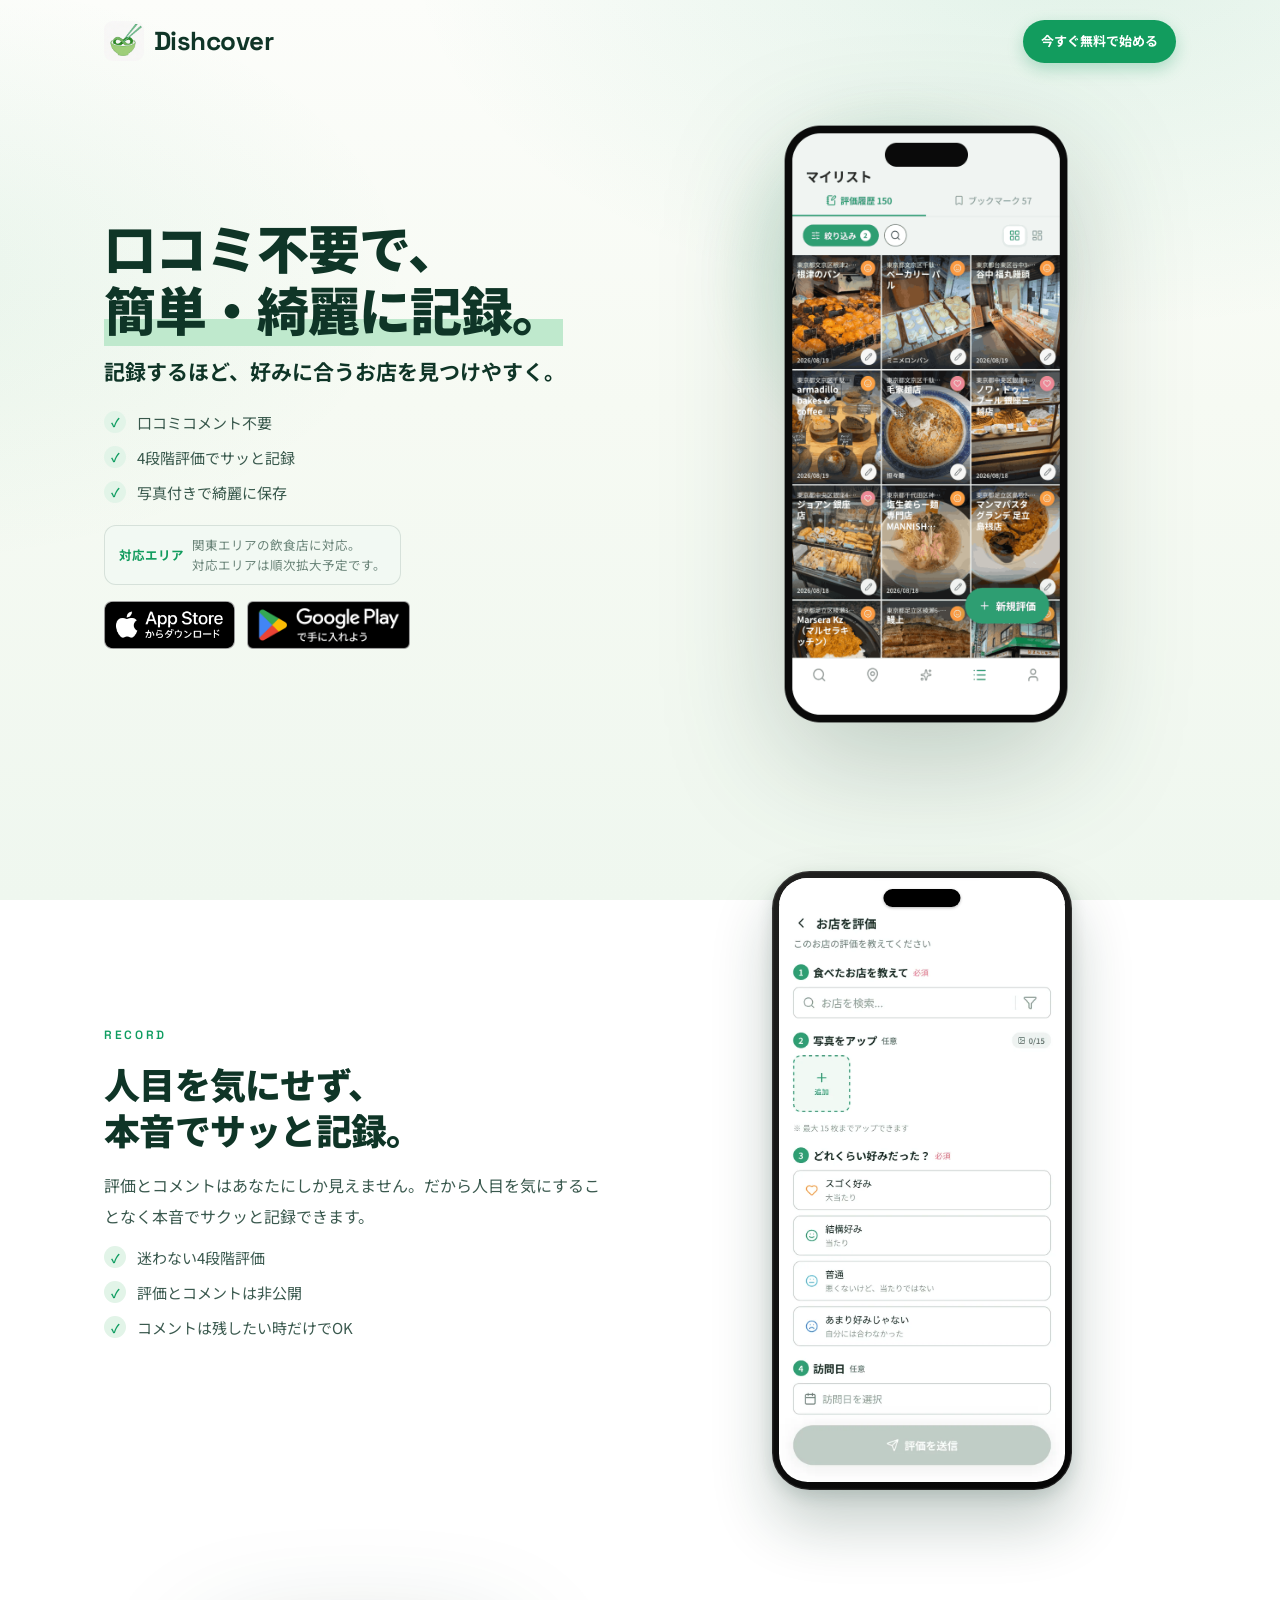
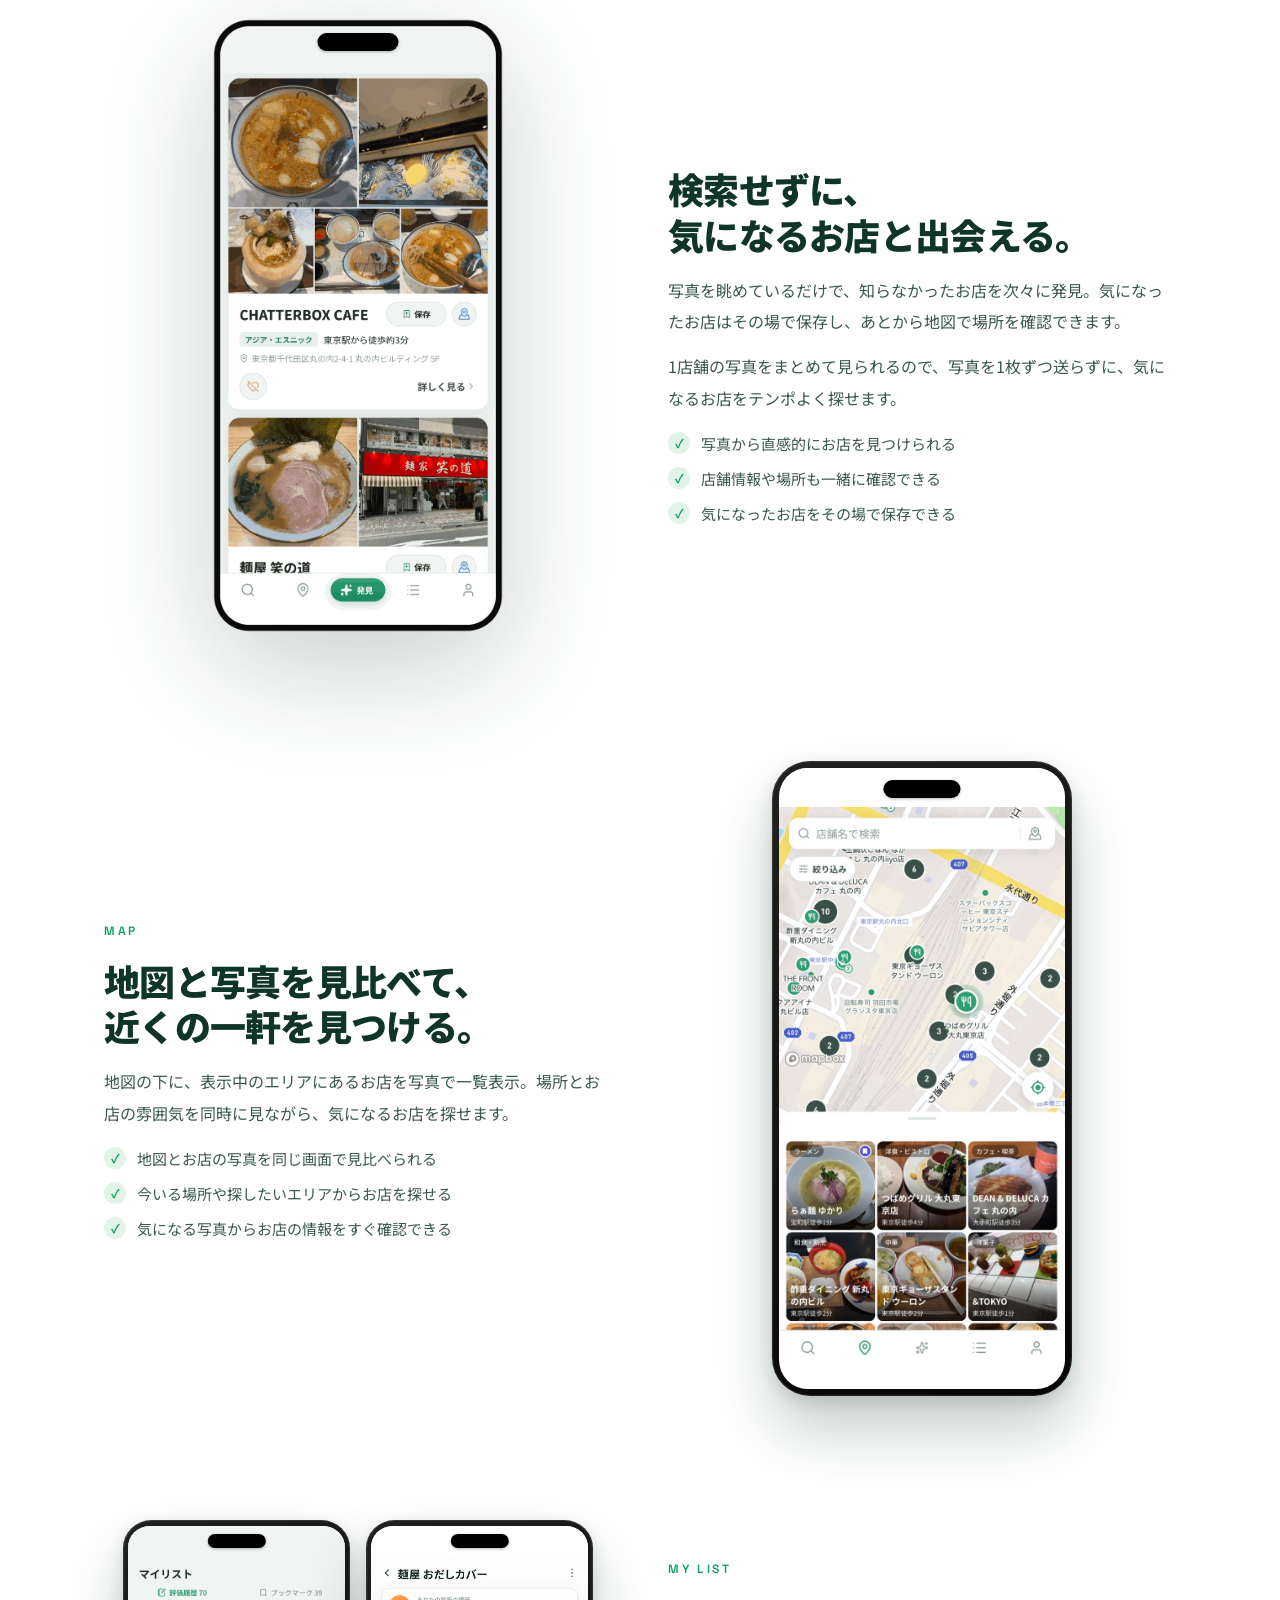
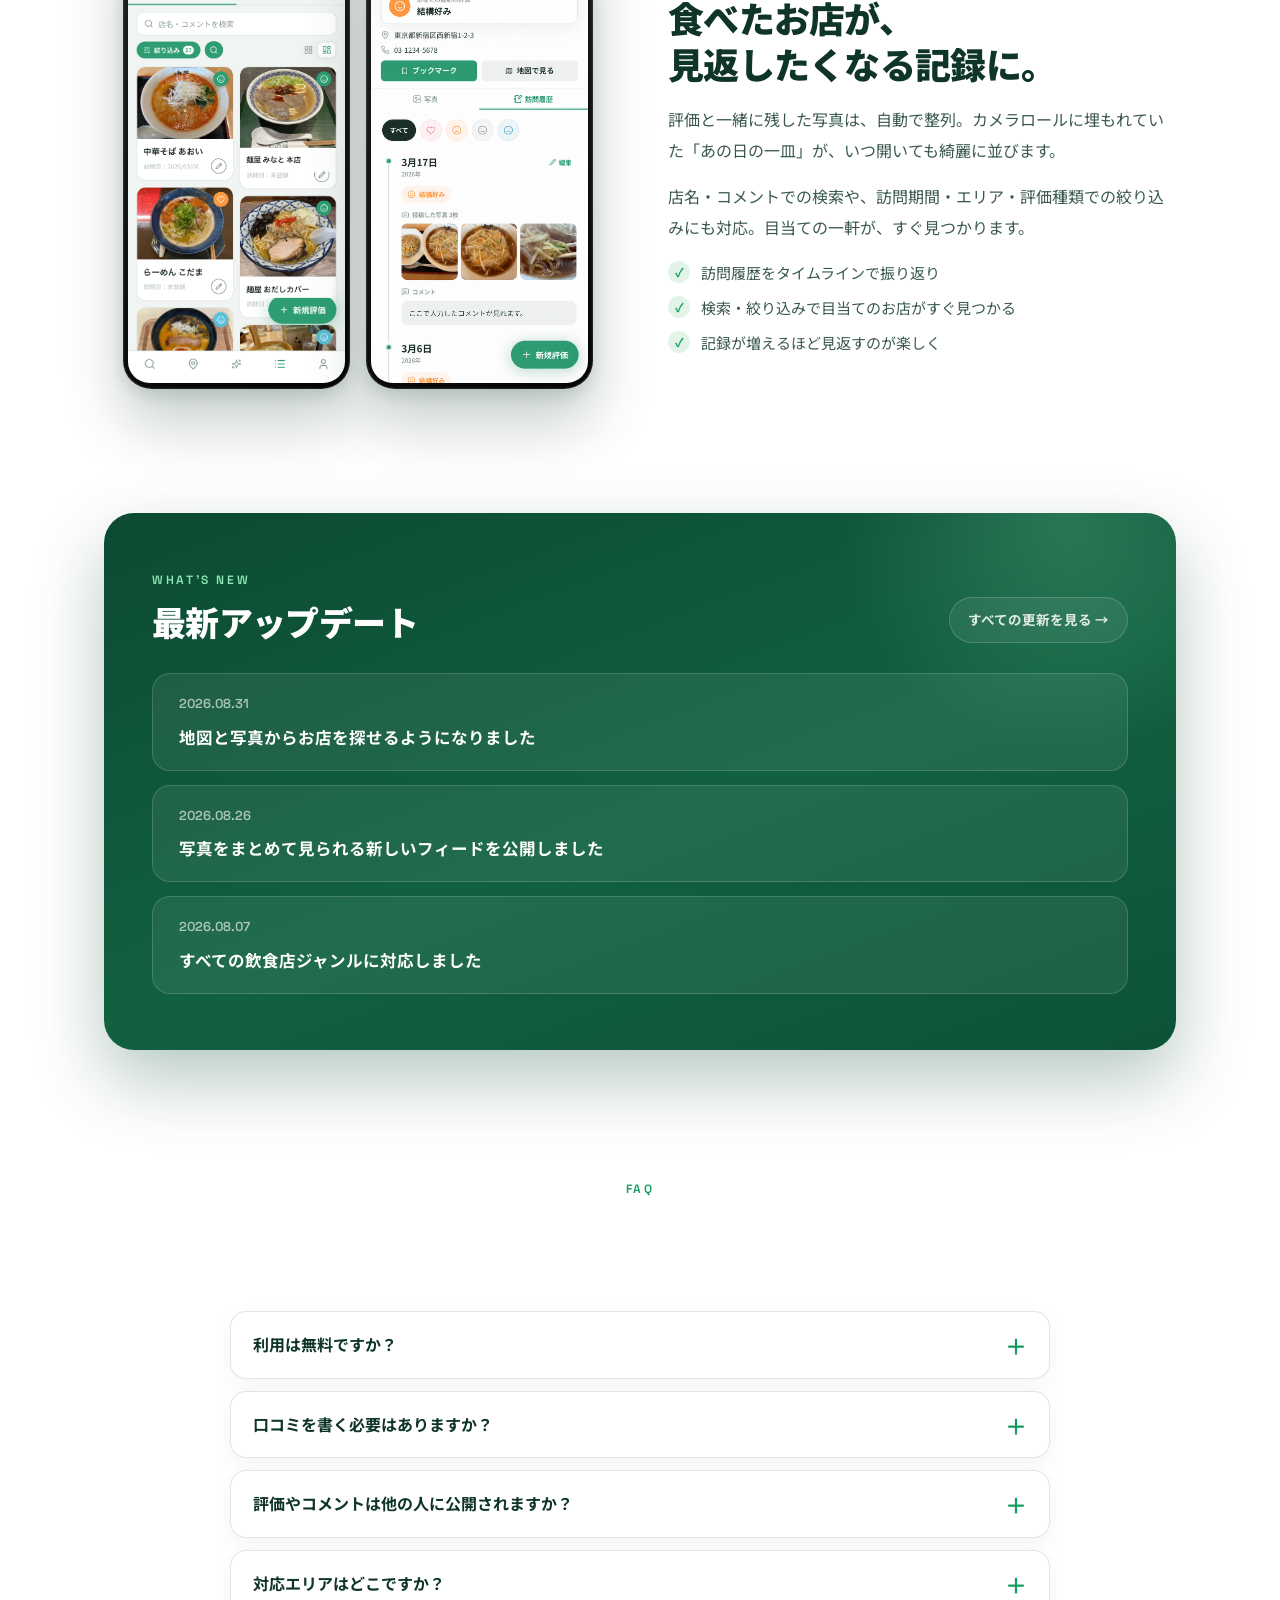
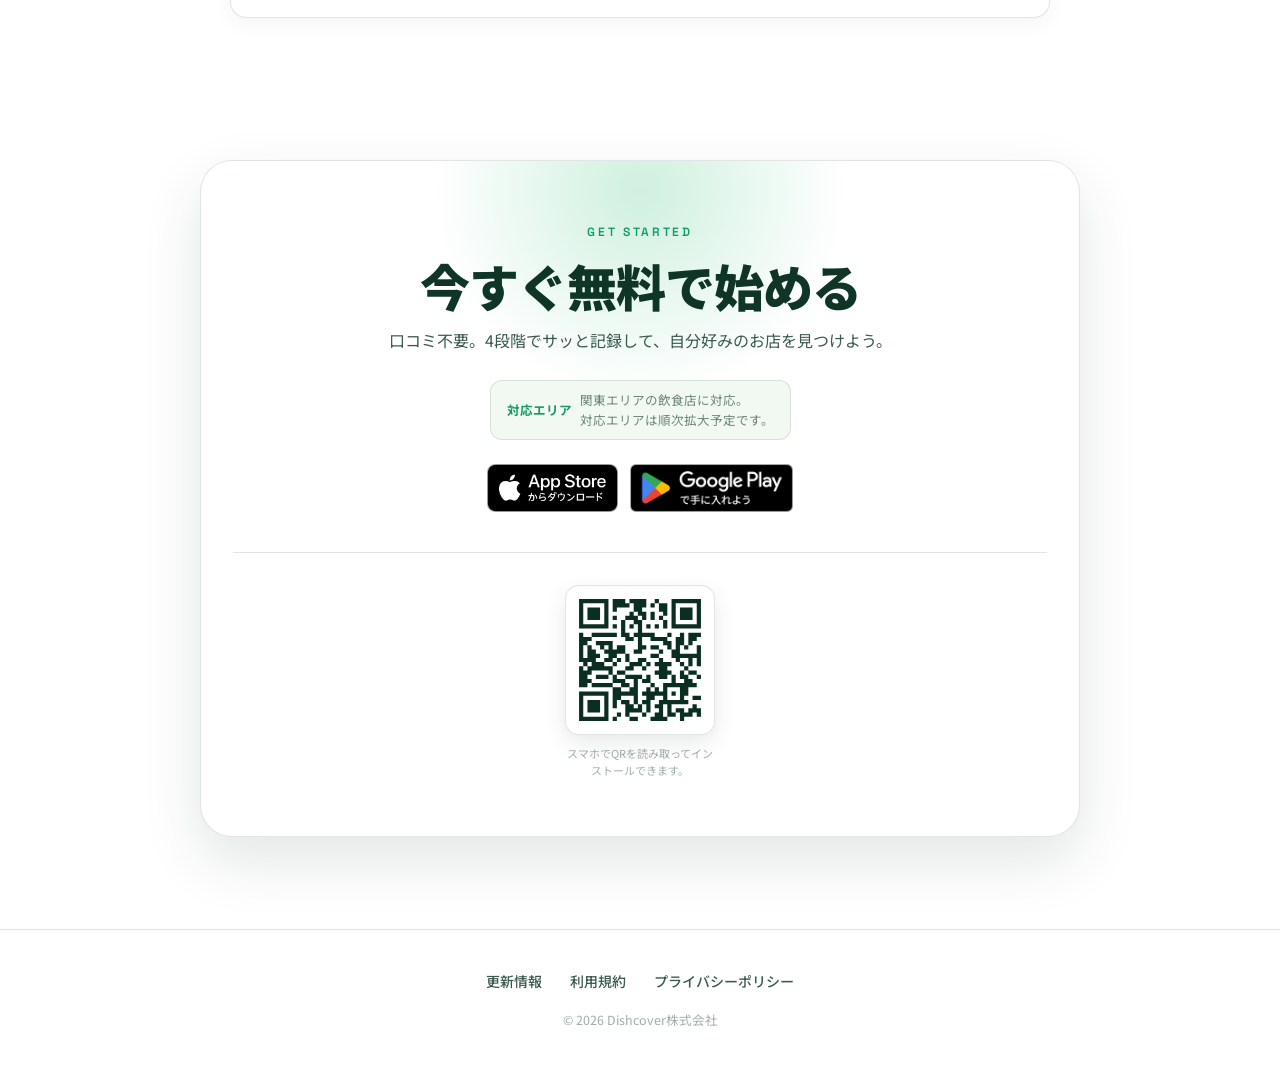
==== index.html @ 787625f3 "8/31 写真壁リリース" ====
<!DOCTYPE html>
<html lang="ja"><head>
<meta charset="UTF-8">
<meta name="facebook-domain-verification" content="tnxk6fxmhl5fqzxq29kn7em42aedzr" />
<meta name="viewport" content="width=device-width, initial-scale=1.0">
<title>Dishcover（ディシュカバー）｜口コミ不要で、好みのお店探し</title>
<meta name="description" content="Dishcoverは、行ったお店を口コミなしで簡単に記録しながら、写真と地図から気になるお店を見つけやすくするグルメアプリです。複数の写真をまとめて見られるフィードで、検索だけでは出会えなかったお店を発見できます。">
<meta property="og:type" content="website">
<meta property="og:title" content="Dishcover（ディシュカバー）｜口コミ不要で、好みのお店探し">
<meta property="og:description" content="Dishcoverは、行ったお店を口コミなしで簡単に記録しながら、写真と地図から気になるお店を見つけやすくするグルメアプリです。複数の写真をまとめて見られるフィードで、検索だけでは出会えなかったお店を発見できます。">
<meta property="og:image" content="https://dishcover.jp/assets/ogp.jpg">
<meta property="og:url" content="https://dishcover.jp/">
<link rel="canonical" href="https://dishcover.jp/">
<meta property="og:site_name" content="Dishcover">
<meta name="twitter:card" content="summary_large_image">
<meta name="twitter:title" content="Dishcover（ディシュカバー）｜口コミ不要で、好みのお店探し">
<meta name="twitter:description" content="行ったお店を口コミなしで簡単に記録しながら、写真と地図から気になるお店を見つけやすく。複数の写真をまとめて見られるフィードで、新しいお店との出会いを楽しめます。">
<meta name="twitter:image" content="https://dishcover.jp/assets/ogp.jpg">
<link rel="icon" href="favicon.ico">
<link rel="icon" type="image/png" sizes="32x32" href="favicon-32.png">
<link rel="apple-touch-icon" sizes="180x180" href="apple-touch-icon.png">
<meta name="theme-color" content="#f6faf5">
<link rel="preconnect" href="https://fonts.googleapis.com">
<link rel="preconnect" href="https://fonts.gstatic.com" crossorigin>
<link href="https://fonts.googleapis.com/css2?family=Noto+Sans+JP:wght@400;500;700;900&family=Space+Grotesk:wght@500;600;700&display=swap" rel="stylesheet">
<style>
  *{box-sizing:border-box}
  body{margin:0;font-family:'Noto Sans JP',sans-serif;color:#0f3527;-webkit-font-smoothing:antialiased;line-height:1.6;overflow-x:hidden;background:radial-gradient(1100px 620px at 85% -6%,rgba(24,160,100,.12),transparent 62%),radial-gradient(900px 500px at -10% 30%,rgba(24,160,100,.07),transparent 60%),linear-gradient(180deg,#fcfdfa 0%,#f6faf3 45%,#eff7ef 100%);background-attachment:fixed}
  html{scroll-behavior:smooth}
  a{color:#129c5e;text-decoration:none}
  a:hover{color:#0d7a49}
  img{max-width:100%}
  details>summary{list-style:none;cursor:pointer}
  details>summary::-webkit-details-marker{display:none}
  details[open] .faq-pm{transform:rotate(45deg)}
  .faq-pm{transition:transform .25s}
  .reveal{opacity:0;transform:translateY(22px);transition:opacity .7s cubic-bezier(.22,1,.36,1),transform .7s cubic-bezier(.22,1,.36,1)}
  .reveal.in{opacity:1;transform:none}
  .d1{transition-delay:.07s}.d2{transition-delay:.15s}.d3{transition-delay:.23s}
  .nav-cta:hover{transform:translateY(-1px);box-shadow:0 10px 22px rgba(18,156,94,.34)}
  .store-badge{transition:transform .15s}.store-badge:hover{transform:translateY(-2px)}
  .store-badge:focus-visible{outline:2px solid #129c5e;outline-offset:3px;border-radius:9px}
  summary:focus-visible{outline:2px solid #129c5e;outline-offset:-3px;border-radius:12px}
  .mobile-cta{display:none}
  .feed-phone{position:relative;width:300px;max-width:88%;background:linear-gradient(150deg,#20201f,#050505);border-radius:38px;padding:7px;box-shadow:rgba(15,53,39,.24) 0 34px 60px,rgba(15,53,39,.14) 0 6px 16px,rgba(255,255,255,.1) 0 0 0 1.3px inset}
  .feed-screen{position:relative;height:620px;overflow:hidden;border-radius:32px;background:#eef4f1;color:#173a2d}
  .feed-top{height:64px;display:flex;align-items:flex-end;justify-content:space-between;padding:0 18px 12px;background:#f5f8f6;border-bottom:1px solid rgba(15,53,39,.08)}
  .feed-top-title{font-size:21px;font-weight:900;letter-spacing:-.03em}
  .feed-scroll{height:514px;overflow:hidden;padding:7px 7px 66px}
  .feed-card-demo{overflow:hidden;background:#fff;border:1px solid rgba(15,53,39,.09);border-radius:15px;box-shadow:rgba(15,53,39,.07) 0 5px 16px}
  .feed-collage{display:grid;grid-template-columns:1fr 1fr;grid-template-rows:1fr 1fr;gap:2px;height:236px;background:#dbe7df}
  .feed-photo{background-image:url('assets/images/m-detail.webp');background-repeat:no-repeat;background-size:300% auto;background-color:#d8e2db}
  .feed-photo.p1{background-position:0 58%}.feed-photo.p2{background-position:50% 58%}.feed-photo.p3{background-position:100% 58%}.feed-photo.p4{background-position:50% 79%}
  .feed-card-body{padding:12px 13px 13px}
  .feed-card-head{display:flex;align-items:center;justify-content:space-between;gap:10px}
  .feed-store{font-size:15px;font-weight:900;line-height:1.35;letter-spacing:-.02em}
  .feed-save{flex-shrink:0;border:0;border-radius:999px;background:#1ca36c;color:#fff;font-size:10px;font-weight:700;padding:7px 10px}
  .feed-genre{display:inline-flex;margin-top:7px;border-radius:999px;background:#e8f5ed;color:#15875a;font-size:9px;font-weight:700;padding:3px 7px}
  .feed-meta{display:flex;align-items:center;gap:5px;margin-top:7px;color:#6e8179;font-size:9px;white-space:nowrap;overflow:hidden;text-overflow:ellipsis}
  .feed-reason{margin-top:9px;padding:8px 9px;border-radius:9px;background:#fff4e8;color:#76563a;font-size:8.5px;font-weight:600;line-height:1.55}
  .feed-actions{display:flex;align-items:center;justify-content:space-between;margin-top:10px;color:#6c8178;font-size:9px;font-weight:700}
  .feed-card-peek{margin-top:7px}
  .feed-card-peek .feed-collage{display:block;height:124px;background-image:url('assets/images/m-detail.webp');background-repeat:no-repeat;background-size:100% auto;background-position:center 67%}
  .feed-nav-demo{position:absolute;left:0;right:0;bottom:0;height:55px;display:flex;align-items:center;justify-content:space-around;background:rgba(255,255,255,.96);border-top:1px solid rgba(15,53,39,.09);font-size:9px;color:#7a8f86;backdrop-filter:blur(8px)}
  .feed-nav-demo span:nth-child(2){display:inline-flex;align-items:center;justify-content:center;background:#169b61;color:#fff;border-radius:999px;padding:8px 13px;font-weight:800;box-shadow:rgba(22,155,97,.22) 0 5px 12px}
  @media (max-width:980px){.nav-links{display:none}}
  @media (max-width:980px){
    .hero-grid{display:flex!important;flex-direction:column;gap:30px}
    .hero-text-block{align-self:stretch!important;text-align:left}
    .hero-text-block ul{align-items:flex-start}
    .hero-visual{width:100%!important}
    .hero-cta{align-self:stretch!important;align-items:center!important;text-align:left}
    .feat{grid-template-columns:1fr!important;gap:34px}
    .feat .feat-text{order:1!important}.feat .feat-media{order:2!important}
    .steps{grid-template-columns:1fr!important}
    .updates-item{grid-template-columns:1fr!important}
  }
  @media (min-width:900px){.qr-block{display:flex!important}}
  @media (max-width:820px){.mobile-cta{display:flex!important}body{padding-bottom:96px}}
  @media (max-width:560px){
    .wrap{padding-left:18px!important;padding-right:18px!important}
    .area-note{flex-direction:column!important;align-items:flex-start!important;gap:4px!important}
    .updates-panel{padding:34px 20px 40px!important;border-radius:22px!important}
    .updates-item{padding:20px 18px!important}
    .hero-h1{font-size:34px!important}
    .feat-h2{font-size:27px!important}
    .final-h2{font-size:34px!important}
    .nav-cta{display:none!important}
    .sec{padding-top:44px!important;padding-bottom:44px!important}
    .feed-screen{height:600px}
  }
  @media (prefers-reduced-motion:reduce){
    .reveal{opacity:1!important;transform:none!important;transition:none!important}
    html{scroll-behavior:auto}
  }
</style>
<!-- ===== Meta Pixel : base code ===== -->
<script>
  !function(f,b,e,v,n,t,s)
  {if(f.fbq)return;n=f.fbq=function(){n.callMethod?
  n.callMethod.apply(n,arguments):n.queue.push(arguments)};
  if(!f._fbq)f._fbq=n;n.push=n;n.loaded=!0;n.version='2.0';
  n.queue=[];t=b.createElement(e);t.async=!0;
  t.src=v;s=b.getElementsByTagName(e)[0];
  s.parentNode.insertBefore(t,s)}(window, document,'script',
  'https://connect.facebook.net/en_US/fbevents.js');
  fbq('init', '1683698942934009');   // ← 発行したピクセルIDに差し替え
  fbq('track', 'PageView');
</script>
<noscript><img height="1" width="1" style="display:none"
  src="https://www.facebook.com/tr?id=1683698942934009&ev=PageView&noscript=1"/></noscript>
<!-- ===== Store-badge click tracking (event delegation) ===== -->
<script>
  document.addEventListener('click', function (e) {
    var a = e.target.closest('a.store-badge');
    if (!a) return;
    var href = a.getAttribute('href') || '';
    var platform = href.indexOf('apps.apple.com') > -1 ? 'ios'
                 : href.indexOf('play.google.com') > -1 ? 'android'
                 : 'other';
    if (window.fbq) {
      fbq('trackCustom', 'StoreClick', { platform: platform, source: 'lp' });
    }
  }, true);
</script>
</head>
<body>
<nav class="wrap" style="position: relative; z-index: 20; display: flex; align-items: center; justify-content: space-between; gap: 18px; padding: 20px 24px; max-width: 1120px; margin: 0px auto;">
  <div style="display: flex; align-items: center; gap: 10px; font-family: &quot;Space Grotesk&quot;, sans-serif; font-weight: 700; font-size: 26px; letter-spacing: -0.02em;">
    <img src="assets/logo-icon.png" alt="Dishcover" style="width: 40px; height: 40px; border-radius: 9px; display: block;">Dishcover
  </div>
  <div class="nav-links" style="display: flex; align-items: center; gap: 26px;"></div>
  <a href="#download" class="nav-cta" aria-label="今すぐ無料で始める（ダウンロードへ移動）" style="display: inline-flex; align-items: center; gap: 7px; background: rgb(18, 156, 94); color: rgb(255, 255, 255); font-size: 13px; font-weight: 700; padding: 11px 18px; border-radius: 999px; box-shadow: rgba(18, 156, 94, 0.28) 0px 6px 16px; transition: transform 0.15s, box-shadow 0.2s;">今すぐ無料で始める</a></nav><header class="wrap" style="max-width: 1120px; margin: 0px auto; padding: 34px 24px 78px;">
  <div class="hero-grid" style="display: grid; grid-template-columns: 1.05fr 1fr; gap: 20px 48px; align-items: center;">
    <div class="hero-text-block" style="grid-area: 1 / 1; align-self: end;">
      <h1 class="hero-h1 reveal d1" style="font-weight: 900; letter-spacing: -0.02em; line-height: 1.18; font-size: 52px; margin: 18px 0px 16px;">口コミ不要で、<br><span style="background: linear-gradient(transparent 64%, rgb(191, 233, 205) 64%);">簡単・綺麗に記録。</span></h1>
      <p class="reveal d1" style="font-size: 21px; font-weight: 700; color: rgb(15, 53, 39); margin: 0px 0px 22px;">記録するほど、好みに合うお店を見つけやすく。</p>
      <ul class="reveal d2" style="list-style: none; padding: 0px; margin: 0px; display: flex; flex-direction: column; gap: 11px;">
        <li style="display: flex; align-items: flex-start; gap: 11px; font-size: 15px; color: rgba(15, 53, 39, 0.82);"><span style="flex-shrink: 0; width: 22px; height: 22px; border-radius: 50%; background: rgb(226, 244, 232); color: rgb(15, 157, 97); display: flex; align-items: center; justify-content: center; font-size: 12px; font-weight: 700;">✓</span>口コミコメント不要</li>
        <li style="display: flex; align-items: flex-start; gap: 11px; font-size: 15px; color: rgba(15, 53, 39, 0.82);"><span style="flex-shrink: 0; width: 22px; height: 22px; border-radius: 50%; background: rgb(226, 244, 232); color: rgb(15, 157, 97); display: flex; align-items: center; justify-content: center; font-size: 12px; font-weight: 700;">✓</span>4段階評価でサッと記録</li>
        <li style="display: flex; align-items: flex-start; gap: 11px; font-size: 15px; color: rgba(15, 53, 39, 0.82);"><span style="flex-shrink: 0; width: 22px; height: 22px; border-radius: 50%; background: rgb(226, 244, 232); color: rgb(15, 157, 97); display: flex; align-items: center; justify-content: center; font-size: 12px; font-weight: 700;">✓</span>写真付きで綺麗に保存</li>
      </ul>
    </div>
    <div class="hero-visual reveal d1" style="grid-area: 1 / 2 / span 2; align-self: center; position: relative; display: flex; justify-content: center;">
      <div style="position: relative; width: 300px; max-width: 88%;">
        <div style="position: absolute; width: 380px; height: 380px; border-radius: 50%; background: radial-gradient(circle, rgba(96, 205, 150, 0.3), transparent 70%); top: -30px; right: -10px; z-index: 0; filter: blur(10px);"></div>
        <div style="position: relative; z-index: 2; width: 100%;">
  <img src="assets/images/m-history-multigenre.png" alt="幅広いジャンルの食べたお店が綺麗に残るDishcoverのマイリスト画面" loading="lazy" decoding="async" style="display: block; width: 100%; height: auto; filter: drop-shadow(rgba(15, 53, 39, 0.24) 0px 34px 60px);"></div>
      </div>
    </div>
    <div class="hero-cta reveal d2" style="grid-area: 2 / 1; align-self: start; display: flex; flex-direction: column; align-items: flex-start;">
      <span class="area-note" style="display: inline-flex; align-items: center; gap: 8px; font-size: 12.5px; line-height: 1.6; color: rgba(15, 53, 39, 0.6); background: rgb(242, 249, 243); border: 1px solid rgba(15, 53, 39, 0.12); border-radius: 12px; padding: 9px 14px; margin-bottom: 16px;"><span style="color: rgb(18, 156, 94); font-weight: 700; flex-shrink: 0;">対応エリア</span><span>関東エリアの飲食店に対応。<br>対応エリアは順次拡大予定です。</span></span>
      <div style="display: flex; flex-wrap: wrap; align-items: center; gap: 12px;">
        <a class="store-badge" href="https://apps.apple.com/jp/app/id6761677783" target="_blank" rel="noopener" aria-label="App Storeでダウンロード" style="display: inline-flex;"><img src="assets/badge-appstore-trim.png" alt="App Store でダウンロード" style="height: 48px; width: auto; display: block;"></a>
        <a class="store-badge" href="https://play.google.com/store/apps/details?id=jp.dishcover.app" target="_blank" rel="noopener" aria-label="Google Playで手に入れる" style="display: inline-flex;"><img src="assets/badge-googleplay-trim.png" alt="Google Play で手に入れる" style="height: 48px; width: auto; display: block;"></a>
      </div>
    </div>
  </div></header><section id="record" class="sec wrap" style="max-width: 1120px; margin: 0px auto; padding: 62px 24px;">
  <div class="feat" style="display: grid; grid-template-columns: 1fr 1fr; gap: 56px; align-items: center;">
    <div class="feat-text">
      <span class="reveal" style="font-family: &quot;Space Grotesk&quot;, sans-serif; font-size: 12px; font-weight: 600; letter-spacing: 0.22em; text-transform: uppercase; color: rgb(15, 157, 97);">Record</span>
      <h2 class="feat-h2 reveal d1" style="font-weight: 900; letter-spacing: -0.02em; line-height: 1.26; font-size: 36px; margin: 16px 0px 18px;">人目を気にせず、<br>本音でサッと記録。</h2>
      <p class="reveal d1" style="font-size: 16px; color: rgba(15, 53, 39, 0.82); line-height: 1.95; margin: 0px 0px 14px;">評価とコメントはあなたにしか見えません。だから人目を気にすることなく本音でサクッと記録できます。</p>
      <ul class="reveal d2" style="list-style: none; padding: 0px; margin: 0px; display: flex; flex-direction: column; gap: 11px;">
        <li style="display: flex; align-items: flex-start; gap: 11px; font-size: 15px; color: rgba(15, 53, 39, 0.82);"><span style="flex-shrink: 0; width: 22px; height: 22px; border-radius: 50%; background: rgb(226, 244, 232); color: rgb(15, 157, 97); display: flex; align-items: center; justify-content: center; font-size: 12px; font-weight: 700;">✓</span>迷わない4段階評価</li>
        <li style="display: flex; align-items: flex-start; gap: 11px; font-size: 15px; color: rgba(15, 53, 39, 0.82);"><span style="flex-shrink: 0; width: 22px; height: 22px; border-radius: 50%; background: rgb(226, 244, 232); color: rgb(15, 157, 97); display: flex; align-items: center; justify-content: center; font-size: 12px; font-weight: 700;">✓</span>評価とコメントは非公開</li>
        <li style="display: flex; align-items: flex-start; gap: 11px; font-size: 15px; color: rgba(15, 53, 39, 0.82);"><span style="flex-shrink: 0; width: 22px; height: 22px; border-radius: 50%; background: rgb(226, 244, 232); color: rgb(15, 157, 97); display: flex; align-items: center; justify-content: center; font-size: 12px; font-weight: 700;">✓</span>コメントは残したい時だけでOK</li>
      </ul>
    </div>
    <div class="feat-media reveal d1" style="display: flex; justify-content: center;"><div style="width: 300px;">
  <div style="position: relative; width: 100%; background: linear-gradient(150deg, rgb(32, 32, 31), rgb(5, 5, 5)); border-radius: 12.6% / 6%; padding: 2.4%; box-shadow: rgba(15, 53, 39, 0.24) 0px 34px 60px, rgba(15, 53, 39, 0.14) 0px 6px 16px, rgba(255, 255, 255, 0.1) 0px 0px 0px 1.3px inset; isolation: isolate;">
    <div style="position: relative; border-radius: 10% / 4.7%; overflow: hidden; background: rgb(11, 11, 12); aspect-ratio: 760 / 1609;">
      <img src="assets/images/s-rate.webp" alt="4段階評価と写真でお店を評価する画面" loading="lazy" decoding="async" style="display: block; width: 100%; height: 100%; object-fit: cover; object-position: center top;">
      <div style="position: absolute; top: 0px; left: 0px; right: 0px; height: 4.4%; background: rgb(255, 255, 255); z-index: 2;"></div>
      <div style="position: absolute; top: 1.9%; left: 50%; transform: translateX(-50%); width: 27%; height: 2.9%; min-height: 14px; background: rgb(0, 0, 0); border-radius: 999px; z-index: 3; box-shadow: rgba(0, 0, 0, 0.3) 0px 1px 3px;"></div>
    </div>
  </div></div></div>
  </div></section><section id="discover" class="sec wrap" style="max-width: 1120px; margin: 0px auto; padding: 62px 24px;">
  <div class="feat" style="display: grid; grid-template-columns: 1fr 1fr; gap: 56px; align-items: center;">
    <div class="feat-media reveal d1" style="display: flex; justify-content: center; order: 1;">
      <div style="position: relative; width: 300px; max-width: 88%;">
        <img src="assets/images/dishcover_feed_phone.png" alt="複数の店舗写真をまとめて見られるDishcoverの新しいフィード画面" loading="lazy" decoding="async" style="display: block; width: 100%; height: auto; filter: drop-shadow(rgba(15, 53, 39, 0.24) 0px 34px 60px);">
        <div style="position: absolute; top: 2.3%; left: 50%; transform: translateX(-50%); width: 38%; height: 6.5%; background: rgb(240, 244, 242); z-index: 2;"></div>
        <div style="position: absolute; top: 3.1%; left: 50%; transform: translateX(-50%); width: 27%; height: 2.9%; min-height: 14px; background: rgb(0, 0, 0); border-radius: 999px; z-index: 3; box-shadow: rgba(0, 0, 0, 0.3) 0px 1px 3px;"></div>
      </div>
    </div>
    <div class="feat-text" style="order: 2;">
      <span class="reveal" style="font-family: &quot;Space Grotesk&quot;, sans-serif; font-size: 12px; font-weight: 600; letter-spacing: 0.22em; text-transform: uppercase; color: rgb(15, 157, 97);">Feed</span>
      <h2 class="feat-h2 reveal d1" style="font-weight: 900; letter-spacing: -0.02em; line-height: 1.26; font-size: 36px; margin: 16px 0px 18px;">検索せずに、<br>気になるお店と出会える。</h2>
      <p class="reveal d1" style="font-size: 16px; color: rgba(15, 53, 39, 0.82); line-height: 1.95; margin: 0px 0px 14px;">写真を眺めているだけで、知らなかったお店を次々に発見。気になったお店はその場で保存し、あとから地図で場所を確認できます。</p>
      <p class="reveal d2" style="font-size: 16px; color: rgba(15, 53, 39, 0.82); line-height: 1.95; margin: 0px 0px 18px;">1店舗の写真をまとめて見られるので、写真を1枚ずつ送らずに、気になるお店をテンポよく探せます。</p>
      <ul class="reveal d2" style="list-style: none; padding: 0px; margin: 0px; display: flex; flex-direction: column; gap: 11px;">
        <li style="display: flex; align-items: flex-start; gap: 11px; font-size: 15px; color: rgba(15, 53, 39, 0.82);"><span style="flex-shrink: 0; width: 22px; height: 22px; border-radius: 50%; background: rgb(226, 244, 232); color: rgb(15, 157, 97); display: flex; align-items: center; justify-content: center; font-size: 12px; font-weight: 700;">✓</span>写真から直感的にお店を見つけられる</li>
        <li style="display: flex; align-items: flex-start; gap: 11px; font-size: 15px; color: rgba(15, 53, 39, 0.82);"><span style="flex-shrink: 0; width: 22px; height: 22px; border-radius: 50%; background: rgb(226, 244, 232); color: rgb(15, 157, 97); display: flex; align-items: center; justify-content: center; font-size: 12px; font-weight: 700;">✓</span>店舗情報や場所も一緒に確認できる</li>
        <li style="display: flex; align-items: flex-start; gap: 11px; font-size: 15px; color: rgba(15, 53, 39, 0.82);"><span style="flex-shrink: 0; width: 22px; height: 22px; border-radius: 50%; background: rgb(226, 244, 232); color: rgb(15, 157, 97); display: flex; align-items: center; justify-content: center; font-size: 12px; font-weight: 700;">✓</span>気になったお店をその場で保存できる</li>
      </ul>
    </div>
  </div></section><section id="map" class="sec wrap" style="max-width: 1120px; margin: 0px auto; padding: 62px 24px;">
  <div class="feat" style="display: grid; grid-template-columns: 1fr 1fr; gap: 56px; align-items: center;">
    <div class="feat-text">
      <span class="reveal" style="font-family: &quot;Space Grotesk&quot;, sans-serif; font-size: 12px; font-weight: 600; letter-spacing: 0.22em; text-transform: uppercase; color: rgb(15, 157, 97);">Map</span>
      <h2 class="feat-h2 reveal d1" style="font-weight: 900; letter-spacing: -0.02em; line-height: 1.26; font-size: 36px; margin: 16px 0px 18px;">地図と写真を見比べて、<br>近くの一軒を見つける。</h2>
      <p class="reveal d1" style="font-size: 16px; color: rgba(15, 53, 39, 0.82); line-height: 1.95; margin: 0px 0px 18px;">地図の下に、表示中のエリアにあるお店を写真で一覧表示。場所とお店の雰囲気を同時に見ながら、気になるお店を探せます。</p>
      <ul class="reveal d2" style="list-style: none; padding: 0px; margin: 0px; display: flex; flex-direction: column; gap: 11px;">
        <li style="display: flex; align-items: flex-start; gap: 11px; font-size: 15px; color: rgba(15, 53, 39, 0.82);"><span style="flex-shrink: 0; width: 22px; height: 22px; border-radius: 50%; background: rgb(226, 244, 232); color: rgb(15, 157, 97); display: flex; align-items: center; justify-content: center; font-size: 12px; font-weight: 700;">✓</span>地図とお店の写真を同じ画面で見比べられる</li>
        <li style="display: flex; align-items: flex-start; gap: 11px; font-size: 15px; color: rgba(15, 53, 39, 0.82);"><span style="flex-shrink: 0; width: 22px; height: 22px; border-radius: 50%; background: rgb(226, 244, 232); color: rgb(15, 157, 97); display: flex; align-items: center; justify-content: center; font-size: 12px; font-weight: 700;">✓</span>今いる場所や探したいエリアからお店を探せる</li>
        <li style="display: flex; align-items: flex-start; gap: 11px; font-size: 15px; color: rgba(15, 53, 39, 0.82);"><span style="flex-shrink: 0; width: 22px; height: 22px; border-radius: 50%; background: rgb(226, 244, 232); color: rgb(15, 157, 97); display: flex; align-items: center; justify-content: center; font-size: 12px; font-weight: 700;">✓</span>気になる写真からお店の情報をすぐ確認できる</li>
      </ul>
    </div>
    <div class="feat-media reveal d1" style="display: flex; justify-content: center;">
      <div style="width: 300px; max-width: 88%;">
        <div style="position: relative; width: 100%; background: linear-gradient(150deg, rgb(32, 32, 31), rgb(5, 5, 5)); border-radius: 12.6% / 6%; padding: 2.4%; box-shadow: rgba(15, 53, 39, 0.24) 0px 34px 60px, rgba(15, 53, 39, 0.14) 0px 6px 16px, rgba(255, 255, 255, 0.1) 0px 0px 0px 1.3px inset; isolation: isolate;">
          <div style="position: relative; border-radius: 10% / 4.7%; overflow: hidden; background: rgb(11, 11, 12); aspect-ratio: 1206 / 2622;">
            <img src="assets/images/map-photo-list-20260831.jpg" alt="地図と周辺のお店の写真を見比べながら探せるDishcoverのマップ画面" loading="lazy" decoding="async" style="display: block; width: 100%; height: 100%; object-fit: cover; object-position: center top;">
            <div style="position: absolute; top: 0px; left: 0px; right: 0px; height: 6.2%; background: rgb(255, 255, 255); z-index: 2;"></div>
            <div style="position: absolute; top: 1.9%; left: 50%; transform: translateX(-50%); width: 27%; height: 2.9%; min-height: 14px; background: rgb(0, 0, 0); border-radius: 999px; z-index: 3; box-shadow: rgba(0, 0, 0, 0.3) 0px 1px 3px;"></div>
          </div>
        </div>
      </div>
    </div>
  </div></section><section id="review" class="sec wrap" style="max-width: 1120px; margin: 0px auto; padding: 62px 24px;">
  <div class="feat" style="display: grid; grid-template-columns: 1fr 1fr; gap: 56px; align-items: center;">
    <div class="feat-media reveal d1" style="display: flex; justify-content: center; order: 1;">
      <div style="display: flex; align-items: flex-start; gap: 16px; max-width: 470px;">
        <div style="flex: 1 1 0%;">
  <div style="position: relative; width: 100%; background: linear-gradient(150deg, rgb(32, 32, 31), rgb(5, 5, 5)); border-radius: 12.6% / 6%; padding: 2.4%; box-shadow: rgba(15, 53, 39, 0.24) 0px 34px 60px, rgba(15, 53, 39, 0.14) 0px 6px 16px, rgba(255, 255, 255, 0.1) 0px 0px 0px 1.3px inset; isolation: isolate;">
    <div style="position: relative; border-radius: 10% / 4.7%; overflow: hidden; background: rgb(11, 11, 12); aspect-ratio: 760 / 1609;">
      <img src="assets/images/list-review2-edit.png" alt="マイリストで評価したお店の一覧画面" loading="lazy" decoding="async" style="display: block; width: 100%; height: 100%; object-fit: cover; object-position: center top;">
      <div style="position: absolute; top: 0px; left: 0px; right: 0px; height: 4.4%; background: rgb(240, 244, 242); z-index: 2;"></div>
      <div style="position: absolute; top: 1.9%; left: 50%; transform: translateX(-50%); width: 27%; height: 2.9%; min-height: 14px; background: rgb(0, 0, 0); border-radius: 999px; z-index: 3; box-shadow: rgba(0, 0, 0, 0.3) 0px 1px 3px;"></div>
    </div>
  </div></div>
        <div style="flex: 1 1 0%;">
  <div style="position: relative; width: 100%; background: linear-gradient(150deg, rgb(32, 32, 31), rgb(5, 5, 5)); border-radius: 12.6% / 6%; padding: 2.4%; box-shadow: rgba(15, 53, 39, 0.24) 0px 34px 60px, rgba(15, 53, 39, 0.14) 0px 6px 16px, rgba(255, 255, 255, 0.1) 0px 0px 0px 1.3px inset; isolation: isolate;">
    <div style="position: relative; border-radius: 10% / 4.7%; overflow: hidden; background: rgb(11, 11, 12); aspect-ratio: 760 / 1609;">
      <img src="assets/images/my-list-timeline-20260831.png" alt="麺屋 おだしカバーの訪問履歴をタイムラインで見返す画面" loading="lazy" decoding="async" style="display: block; width: 100%; height: 100%; object-fit: cover; object-position: center top;">
      <div style="position: absolute; top: 0px; left: 0px; right: 0px; height: 6.2%; background: rgb(255, 255, 255); z-index: 2;"></div>
      <div style="position: absolute; top: 1.9%; left: 50%; transform: translateX(-50%); width: 27%; height: 2.9%; min-height: 14px; background: rgb(0, 0, 0); border-radius: 999px; z-index: 3; box-shadow: rgba(0, 0, 0, 0.3) 0px 1px 3px;"></div>
    </div>
  </div></div>
      </div>
    </div>
    <div class="feat-text" style="order: 2;">
      <span class="reveal" style="font-family: &quot;Space Grotesk&quot;, sans-serif; font-size: 12px; font-weight: 600; letter-spacing: 0.22em; text-transform: uppercase; color: rgb(15, 157, 97);">My List</span>
      <h2 class="feat-h2 reveal d1" style="font-weight: 900; letter-spacing: -0.02em; line-height: 1.26; font-size: 36px; margin: 16px 0px 18px;">食べたお店が、<br>見返したくなる記録に。</h2>
      <p class="reveal d1" style="font-size: 16px; color: rgba(15, 53, 39, 0.82); line-height: 1.95; margin: 0px 0px 14px;">評価と一緒に残した写真は、自動で整列。カメラロールに埋もれていた「あの日の一皿」が、いつ開いても綺麗に並びます。</p>
      <p class="reveal d2" style="font-size: 16px; color: rgba(15, 53, 39, 0.82); line-height: 1.95; margin: 0px 0px 18px;">店名・コメントでの検索や、訪問期間・エリア・評価種類での絞り込みにも対応。目当ての一軒が、すぐ見つかります。</p>
      <ul class="reveal d2" style="list-style: none; padding: 0px; margin: 0px; display: flex; flex-direction: column; gap: 11px;">
        <li style="display: flex; align-items: flex-start; gap: 11px; font-size: 15px; color: rgba(15, 53, 39, 0.82);"><span style="flex-shrink: 0; width: 22px; height: 22px; border-radius: 50%; background: rgb(226, 244, 232); color: rgb(15, 157, 97); display: flex; align-items: center; justify-content: center; font-size: 12px; font-weight: 700;">✓</span>訪問履歴をタイムラインで振り返り</li>
        <li style="display: flex; align-items: flex-start; gap: 11px; font-size: 15px; color: rgba(15, 53, 39, 0.82);"><span style="flex-shrink: 0; width: 22px; height: 22px; border-radius: 50%; background: rgb(226, 244, 232); color: rgb(15, 157, 97); display: flex; align-items: center; justify-content: center; font-size: 12px; font-weight: 700;">✓</span>検索・絞り込みで目当てのお店がすぐ見つかる</li>
        <li style="display: flex; align-items: flex-start; gap: 11px; font-size: 15px; color: rgba(15, 53, 39, 0.82);"><span style="flex-shrink: 0; width: 22px; height: 22px; border-radius: 50%; background: rgb(226, 244, 232); color: rgb(15, 157, 97); display: flex; align-items: center; justify-content: center; font-size: 12px; font-weight: 700;">✓</span>記録が増えるほど見返すのが楽しく</li>
      </ul>
    </div>
  </div></section><section id="updates" class="sec wrap" style="max-width: 1120px; margin: 0px auto; padding: 62px 24px;">
  <div class="reveal updates-panel" style="background: linear-gradient(160deg, rgb(12, 74, 50) 0%, rgb(17, 97, 65) 55%, rgb(13, 82, 55) 100%); color: rgb(255, 255, 255); border-radius: 30px; padding: 52px 48px 56px; box-shadow: rgba(12, 74, 50, 0.3) 0px 30px 70px; position: relative; overflow: hidden;">
    <div style="position: absolute; width: 460px; height: 460px; border-radius: 50%; background: radial-gradient(circle, rgba(143, 230, 182, 0.2), transparent 70%); top: -220px; right: -120px;"></div>
    <div style="position: relative; display: flex; align-items: flex-end; justify-content: space-between; gap: 18px; margin-bottom: 30px; flex-wrap: wrap;">
      <div><span style="font-family: &quot;Space Grotesk&quot;, sans-serif; font-size: 12px; font-weight: 600; letter-spacing: 0.22em; text-transform: uppercase; color: rgb(143, 230, 182);">What's new</span><h2 style="font-weight: 900; letter-spacing: -0.02em; font-size: 34px; line-height: 1.2; margin: 12px 0px 0px;">最新アップデート</h2></div>
      <a href="updates.html" style="display: inline-flex; align-items: center; gap: 8px; font-size: 13.5px; font-weight: 700; color: rgba(255, 255, 255, 0.85); border: 1px solid rgba(255, 255, 255, 0.16); background: rgba(255, 255, 255, 0.07); padding: 11px 18px; border-radius: 999px;">すべての更新を見る →</a>
    </div>
    <div style="position: relative; display: flex; flex-direction: column; gap: 14px;">
      <a class="updates-item" href="updates.html#u20260831" style="display: flex; flex-direction: column; gap: 10px; background: rgba(255, 255, 255, 0.07); border: 1px solid rgba(255, 255, 255, 0.16); border-radius: 18px; padding: 20px 26px; color: rgb(255, 255, 255);"><div style="display: flex; align-items: center; gap: 12px; flex-wrap: wrap;"><span style="font-family: &quot;Space Grotesk&quot;, sans-serif; font-size: 13px; font-weight: 600; color: rgba(255, 255, 255, 0.62);">2026.08.31</span></div><div style="font-size: 16.5px; font-weight: 700; line-height: 1.5;">地図と写真からお店を探せるようになりました</div></a>
      <a class="updates-item" href="updates.html#u20260826" style="display: flex; flex-direction: column; gap: 10px; background: rgba(255, 255, 255, 0.07); border: 1px solid rgba(255, 255, 255, 0.16); border-radius: 18px; padding: 20px 26px; color: rgb(255, 255, 255);"><div style="display: flex; align-items: center; gap: 12px; flex-wrap: wrap;"><span style="font-family: &quot;Space Grotesk&quot;, sans-serif; font-size: 13px; font-weight: 600; color: rgba(255, 255, 255, 0.62);">2026.08.26</span></div><div style="font-size: 16.5px; font-weight: 700; line-height: 1.5;">写真をまとめて見られる新しいフィードを公開しました</div></a>
      <a class="updates-item" href="updates.html#u20260807" style="display: flex; flex-direction: column; gap: 10px; background: rgba(255, 255, 255, 0.07); border: 1px solid rgba(255, 255, 255, 0.16); border-radius: 18px; padding: 20px 26px; color: rgb(255, 255, 255);"><div style="display: flex; align-items: center; gap: 12px; flex-wrap: wrap;"><span style="font-family: &quot;Space Grotesk&quot;, sans-serif; font-size: 13px; font-weight: 600; color: rgba(255, 255, 255, 0.62);">2026.08.07</span></div><div style="font-size: 16.5px; font-weight: 700; line-height: 1.5;">すべての飲食店ジャンルに対応しました</div></a>
    </div>
  </div></section><section id="faq" class="sec wrap" style="max-width: 1120px; margin: 0px auto; padding: 62px 24px;">
  <div style="margin-bottom: 34px; text-align: center;"><span class="reveal" style="font-family: &quot;Space Grotesk&quot;, sans-serif; font-size: 12px; font-weight: 600; letter-spacing: 0.22em; text-transform: uppercase; color: rgb(15, 157, 97);">FAQ</span><h2 class="reveal d1" style="font-weight: 900; letter-spacing: -0.02em; font-size: 40px; margin: 14px 0px 0px;">よくある質問</h2></div>
  <div class="reveal d1" style="display: flex; flex-direction: column; gap: 12px; max-width: 820px; margin: 0px auto;">
    <details style="background: rgb(255, 255, 255); border: 1px solid rgba(15, 53, 39, 0.12); border-radius: 16px; overflow: hidden; box-shadow: rgba(15, 53, 39, 0.05) 0px 6px 20px;"><summary style="display: flex; align-items: center; justify-content: space-between; gap: 16px; padding: 20px 22px; font-size: 16px; font-weight: 700;">利用は無料ですか？<span class="faq-pm" style="flex-shrink: 0; color: rgb(18, 156, 94); font-size: 22px; line-height: 1;">＋</span></summary><div style="padding: 0px 22px 22px; font-size: 15px; color: rgba(15, 53, 39, 0.82); line-height: 1.9;">はい、無料でご利用いただけます。App Store / Google Play からインストールして、アカウント登録頂ければ、すぐに使い始められます。</div></details>
    <details style="background: rgb(255, 255, 255); border: 1px solid rgba(15, 53, 39, 0.12); border-radius: 16px; overflow: hidden; box-shadow: rgba(15, 53, 39, 0.05) 0px 6px 20px;"><summary style="display: flex; align-items: center; justify-content: space-between; gap: 16px; padding: 20px 22px; font-size: 16px; font-weight: 700;">口コミを書く必要はありますか？<span class="faq-pm" style="flex-shrink: 0; color: rgb(18, 156, 94); font-size: 22px; line-height: 1;">＋</span></summary><div style="padding: 0px 22px 22px; font-size: 15px; color: rgba(15, 53, 39, 0.82); line-height: 1.9;">ありません。4段階評価を選んで写真を添えるだけで記録できます。感想を残したい場合はコメントも書けますが、任意です。</div></details>
    <details style="background: rgb(255, 255, 255); border: 1px solid rgba(15, 53, 39, 0.12); border-radius: 16px; overflow: hidden; box-shadow: rgba(15, 53, 39, 0.05) 0px 6px 20px;"><summary style="display: flex; align-items: center; justify-content: space-between; gap: 16px; padding: 20px 22px; font-size: 16px; font-weight: 700;">評価やコメントは他の人に公開されますか？<span class="faq-pm" style="flex-shrink: 0; color: rgb(18, 156, 94); font-size: 22px; line-height: 1;">＋</span></summary><div style="padding: 0px 22px 22px; font-size: 15px; color: rgba(15, 53, 39, 0.82); line-height: 1.9;">コメントは非公開のメモで、あなたにしか見えません。評価は人に見せるための点数ではなく、あなたの好みを学習してお店探しに活かすための記録です。</div></details>
    <details style="background: rgb(255, 255, 255); border: 1px solid rgba(15, 53, 39, 0.12); border-radius: 16px; overflow: hidden; box-shadow: rgba(15, 53, 39, 0.05) 0px 6px 20px;"><summary style="display: flex; align-items: center; justify-content: space-between; gap: 16px; padding: 20px 22px; font-size: 16px; font-weight: 700;">対応エリアはどこですか？<span class="faq-pm" style="flex-shrink: 0; color: rgb(18, 156, 94); font-size: 22px; line-height: 1;">＋</span></summary><div style="padding: 0px 22px 22px; font-size: 15px; color: rgba(15, 53, 39, 0.82); line-height: 1.9;">関東エリアの飲食店に対応しています。対応エリアは順次拡大予定です。</div></details>
  </div></section><section id="download" class="sec wrap" style="max-width: 1120px; margin: 0px auto; padding: 80px 24px 92px;">
  <div class="reveal" style="background: rgb(255, 255, 255); border: 1px solid rgba(15, 53, 39, 0.12); border-radius: 32px; padding: 56px 32px; max-width: 880px; margin: 0px auto; text-align: center; position: relative; overflow: hidden; box-shadow: rgba(15, 53, 39, 0.12) 0px 24px 60px;">
    <div style="position: absolute; width: 420px; height: 420px; border-radius: 50%; background: radial-gradient(circle, rgba(96, 205, 150, 0.3), transparent 70%); top: -180px; left: 50%; transform: translateX(-50%); z-index: 0;"></div>
    <div style="position: relative;">
      <span style="font-family: &quot;Space Grotesk&quot;, sans-serif; font-size: 12px; font-weight: 600; letter-spacing: 0.22em; text-transform: uppercase; color: rgb(15, 157, 97);">Get started</span>
      <h2 class="final-h2" style="font-weight: 900; letter-spacing: -0.02em; font-size: 50px; line-height: 1.16; margin: 14px 0px;">今すぐ無料で始める</h2>
      <p style="font-size: 16px; color: rgba(15, 53, 39, 0.82); margin: 0px 0px 26px;">口コミ不要。4段階でサッと記録して、自分好みのお店を見つけよう。</p>
      <div style="display: flex; justify-content: center; margin-bottom: 24px;"><span class="area-note" style="display: inline-flex; align-items: center; gap: 8px; font-size: 12.5px; line-height: 1.6; color: rgba(15, 53, 39, 0.6); background: rgb(242, 249, 243); border: 1px solid rgba(15, 53, 39, 0.12); border-radius: 12px; padding: 9px 16px; text-align: left;"><span style="color: rgb(18, 156, 94); font-weight: 700; flex-shrink: 0;">対応エリア</span><span>関東エリアの飲食店に対応。<br>対応エリアは順次拡大予定です。</span></span></div>
      <div style="display: flex; flex-wrap: wrap; align-items: center; gap: 12px; justify-content: center;">
        <a class="store-badge" href="https://apps.apple.com/jp/app/id6761677783" target="_blank" rel="noopener" aria-label="App Storeでダウンロード" style="display: inline-flex;"><img src="assets/badge-appstore-trim.png" alt="App Store でダウンロード" style="height: 48px; width: auto; display: block;"></a>
        <a class="store-badge" href="https://play.google.com/store/apps/details?id=jp.dishcover.app" target="_blank" rel="noopener" aria-label="Google Playで手に入れる" style="display: inline-flex;"><img src="assets/badge-googleplay-trim.png" alt="Google Play で手に入れる" style="height: 48px; width: auto; display: block;"></a>
      </div>
      <div class="qr-block" style="display: none; margin-top: 40px; padding-top: 32px; border-top: 1px solid rgba(15, 53, 39, 0.12); align-items: center; justify-content: center; gap: 22px; flex-wrap: wrap;">
        <div style="display: flex; flex-direction: column; align-items: center;"><div style="width: 150px; height: 150px; background: rgb(255, 255, 255); border: 1px solid rgba(15, 53, 39, 0.12); border-radius: 14px; padding: 12px; box-shadow: rgba(15, 53, 39, 0.1) 0px 8px 22px;"><img src="assets/qr-download.svg" alt="DishcoverをスマホでダウンロードするQRコード" style="width: 100%; height: 100%; display: block;"></div><span style="display: block; font-size: 11px; color: rgba(15, 53, 39, 0.4); text-align: center; margin-top: 10px; max-width: 150px; line-height: 1.6;">スマホでQRを読み取ってインストールできます。</span></div>
      </div>
    </div>
  </div></section><footer style="border-top: 1px solid rgba(15, 53, 39, 0.12); padding: 40px 0px; background: rgba(255, 255, 255, 0.55);">
  <div class="wrap" style="max-width: 1120px; margin: 0px auto; padding: 0px 24px; text-align: center;">
    <div style="display: flex; justify-content: center; gap: 28px; flex-wrap: wrap; margin-bottom: 18px;"><a href="updates.html" style="font-size: 14px; font-weight: 500; color: rgba(15, 53, 39, 0.82);">更新情報</a><a href="terms.html" style="font-size: 14px; font-weight: 500; color: rgba(15, 53, 39, 0.82);">利用規約</a><a href="privacy.html" style="font-size: 14px; font-weight: 500; color: rgba(15, 53, 39, 0.82);">プライバシーポリシー</a></div>
    <div style="font-size: 12.5px; color: rgba(15, 53, 39, 0.4);">© 2026 Dishcover株式会社</div>
  </div></footer><div class="mobile-cta" style="position: fixed; left: 0px; right: 0px; bottom: 0px; z-index: 90; gap: 10px; padding: 12px 16px calc(12px + env(safe-area-inset-bottom)); background: rgba(255, 255, 255, 0.94); border-top: 1px solid rgba(15, 53, 39, 0.12); backdrop-filter: blur(12px);">
  <div style="display: flex; align-items: center; gap: 10px; justify-content: center; width: 100%;">
    <a class="store-badge" href="https://apps.apple.com/jp/app/id6761677783" target="_blank" rel="noopener" aria-label="App Storeでダウンロード" style="display: inline-flex;"><img src="assets/badge-appstore-trim.png" alt="App Store でダウンロード" style="height: 38px; width: auto; display: block;"></a>
    <a class="store-badge" href="https://play.google.com/store/apps/details?id=jp.dishcover.app" target="_blank" rel="noopener" aria-label="Google Playで手に入れる" style="display: inline-flex;"><img src="assets/badge-googleplay-trim.png" alt="Google Play で手に入れる" style="height: 38px; width: auto; display: block;"></a>
  </div></div>
<script>
(function(){
  var reduce = window.matchMedia && window.matchMedia('(prefers-reduced-motion: reduce)').matches;
  var els = document.querySelectorAll('.reveal');
  if (reduce || !('IntersectionObserver' in window)) { els.forEach(function(e){e.classList.add('in');}); return; }
  var io = new IntersectionObserver(function(entries){
    entries.forEach(function(e){ if(e.isIntersecting){ e.target.classList.add('in'); io.unobserve(e.target); } });
  }, { threshold: 0.12, rootMargin: '0px 0px -8% 0px' });
  els.forEach(function(e){ io.observe(e); });
})();
</script>
</body>
</html>
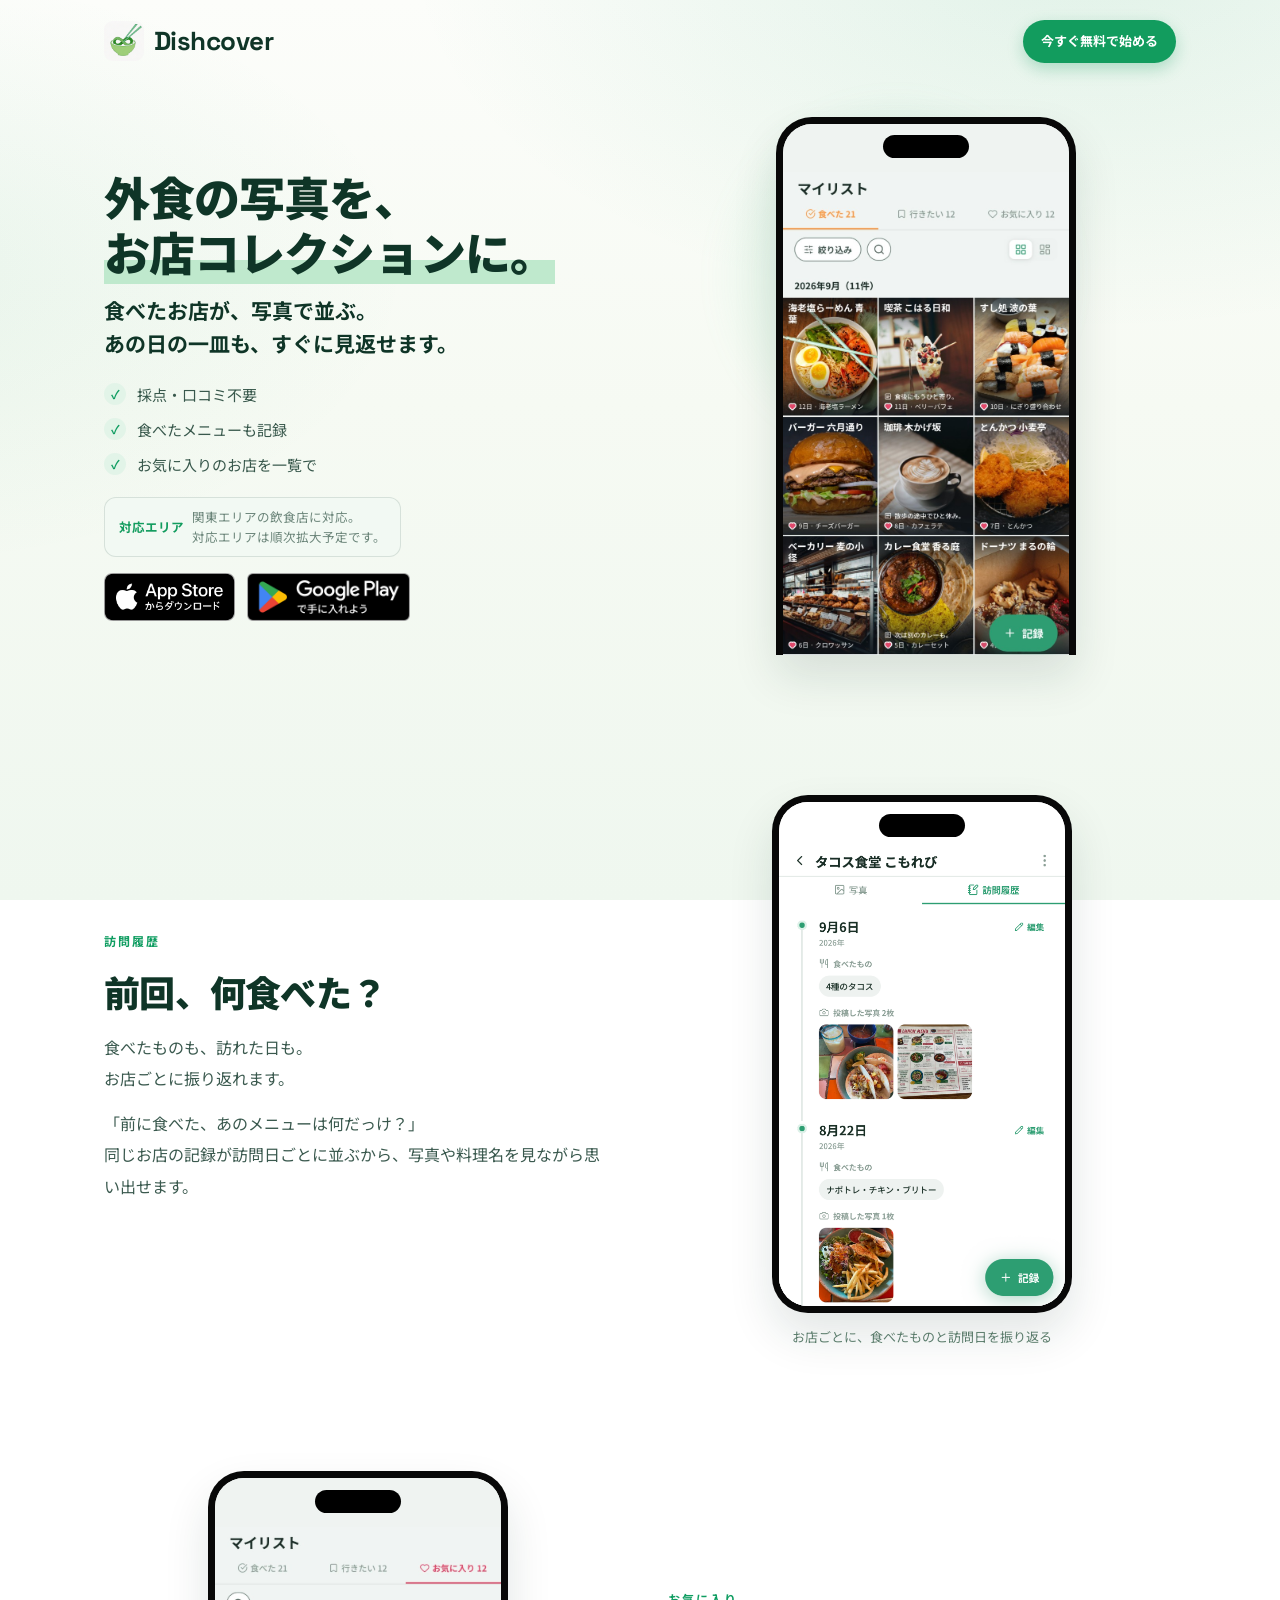
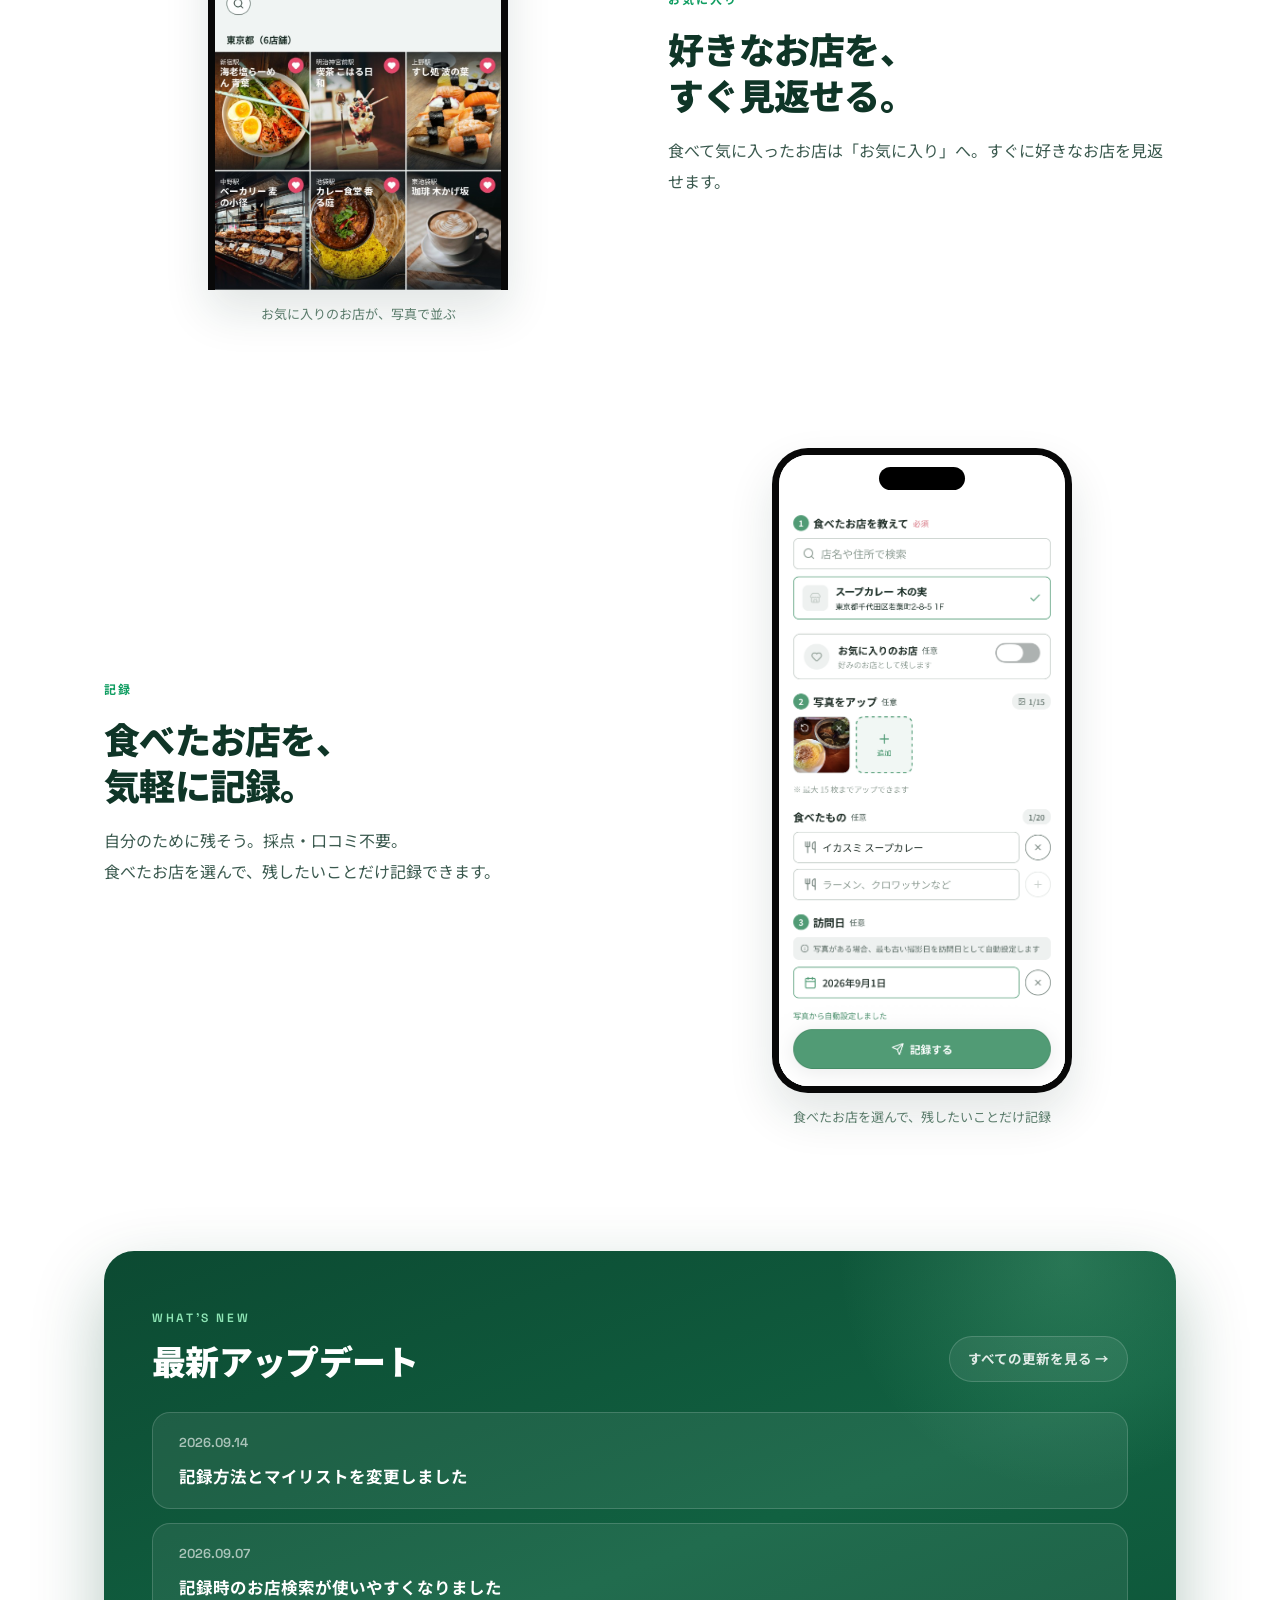
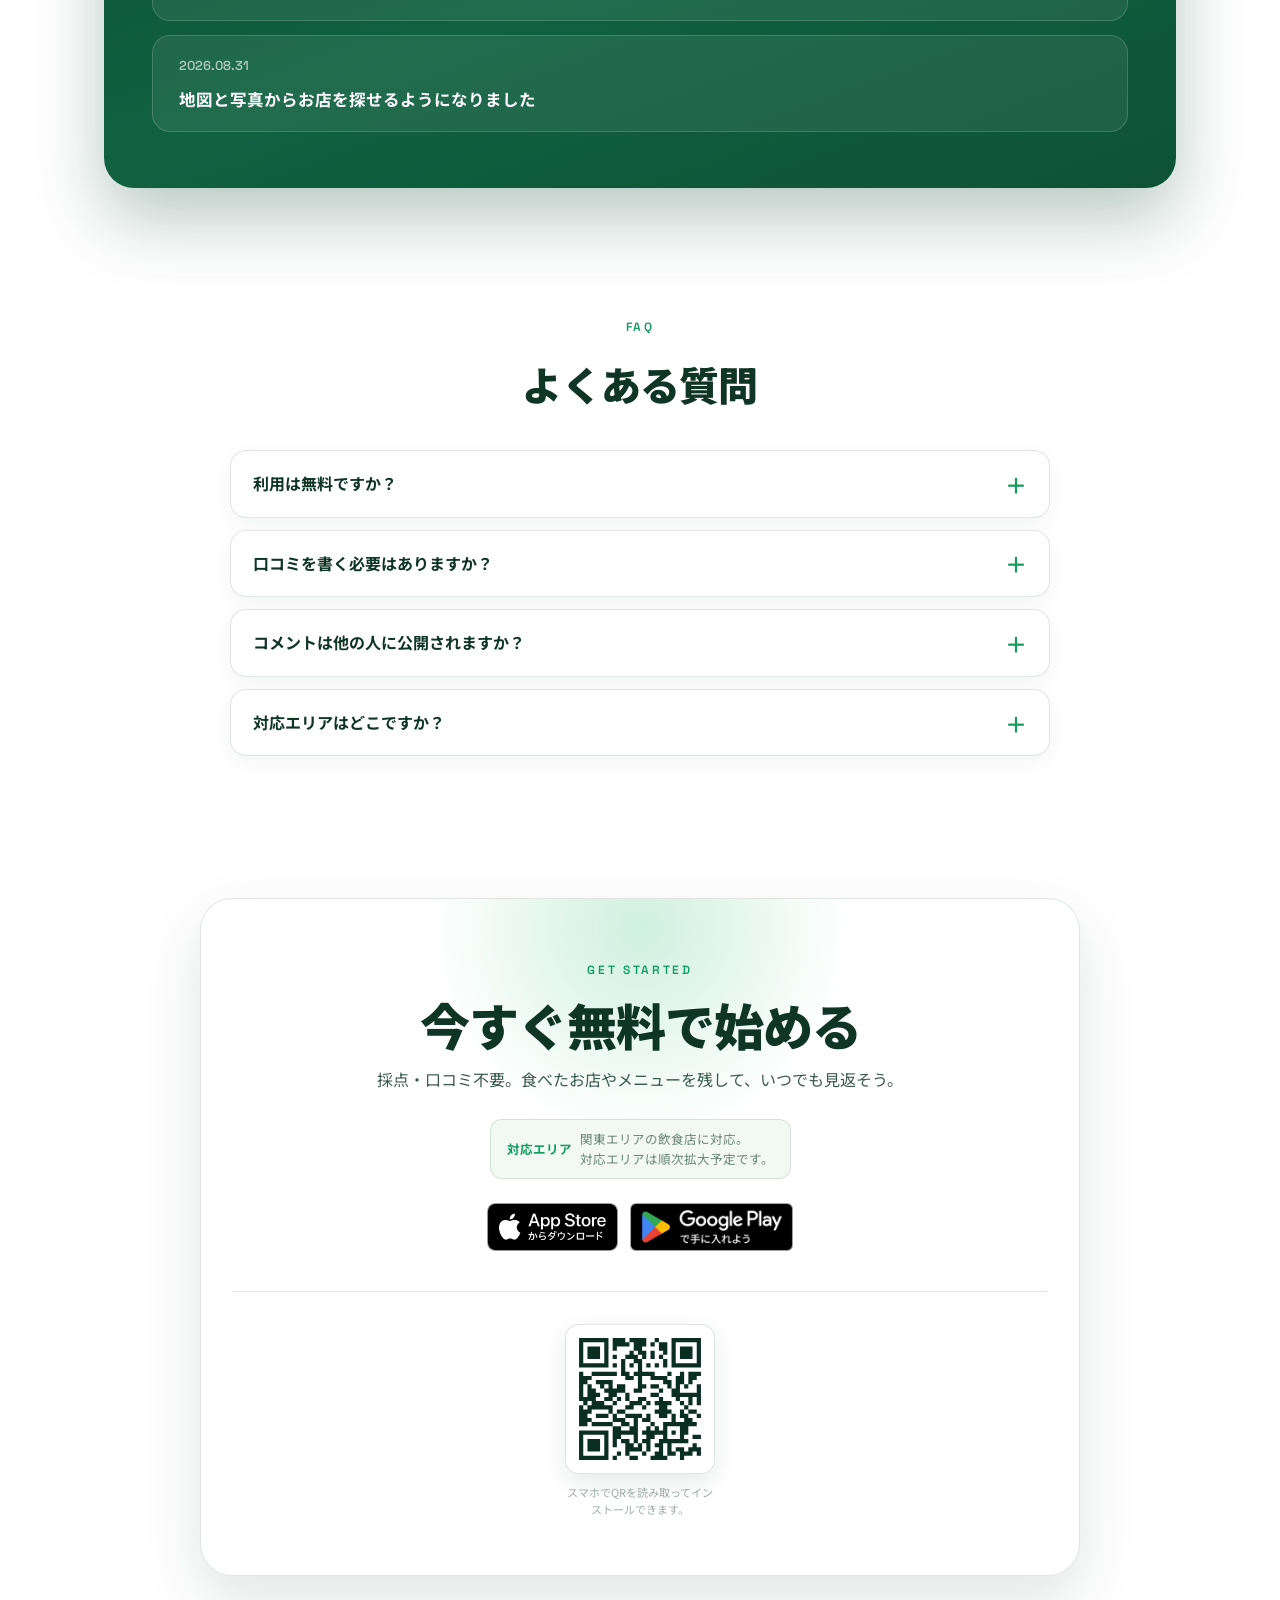
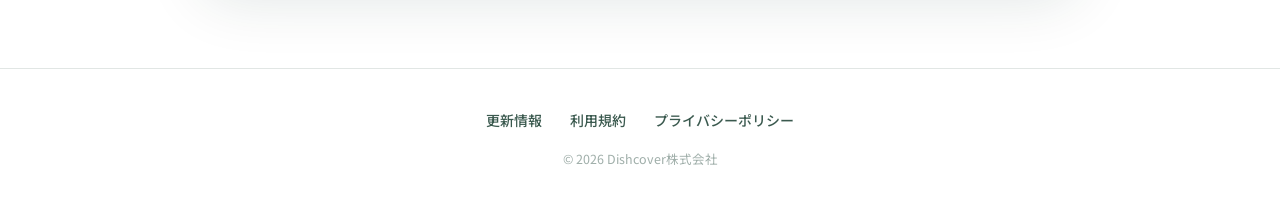
==== commit 0f28fad0: "9/14 4段階評価廃止" ====
--- a/index.html
+++ b/index.html
@@ -3,19 +3,19 @@
 <meta charset="UTF-8">
 <meta name="facebook-domain-verification" content="tnxk6fxmhl5fqzxq29kn7em42aedzr" />
 <meta name="viewport" content="width=device-width, initial-scale=1.0">
-<title>Dishcover（ディシュカバー）｜口コミ不要で、好みのお店探し</title>
-<meta name="description" content="Dishcoverは、行ったお店を口コミなしで簡単に記録しながら、写真と地図から気になるお店を見つけやすくするグルメアプリです。複数の写真をまとめて見られるフィードで、検索だけでは出会えなかったお店を発見できます。">
+<title>Dishcover（ディシュカバー）｜外食の写真を、お店コレクションに。</title>
+<meta name="description" content="Dishcoverは、採点・口コミなしで食べたお店やメニューを記録できるグルメアプリです。写真と一緒に月ごとの記録を振り返り、お気に入りのお店も一覧で見返せます。写真と地図から新しいお店を探すこともできます。">
 <meta property="og:type" content="website">
-<meta property="og:title" content="Dishcover（ディシュカバー）｜口コミ不要で、好みのお店探し">
-<meta property="og:description" content="Dishcoverは、行ったお店を口コミなしで簡単に記録しながら、写真と地図から気になるお店を見つけやすくするグルメアプリです。複数の写真をまとめて見られるフィードで、検索だけでは出会えなかったお店を発見できます。">
-<meta property="og:image" content="https://dishcover.jp/assets/ogp.jpg">
+<meta property="og:title" content="Dishcover（ディシュカバー）｜外食の写真を、お店コレクションに。">
+<meta property="og:description" content="Dishcoverは、採点・口コミなしで食べたお店やメニューを記録できるグルメアプリです。写真と一緒に月ごとの記録を振り返り、お気に入りのお店も一覧で見返せます。写真と地図から新しいお店を探すこともできます。">
+<meta property="og:image" content="https://dishcover.jp/assets/ogp-release2.jpg">
 <meta property="og:url" content="https://dishcover.jp/">
 <link rel="canonical" href="https://dishcover.jp/">
 <meta property="og:site_name" content="Dishcover">
 <meta name="twitter:card" content="summary_large_image">
-<meta name="twitter:title" content="Dishcover（ディシュカバー）｜口コミ不要で、好みのお店探し">
-<meta name="twitter:description" content="行ったお店を口コミなしで簡単に記録しながら、写真と地図から気になるお店を見つけやすく。複数の写真をまとめて見られるフィードで、新しいお店との出会いを楽しめます。">
-<meta name="twitter:image" content="https://dishcover.jp/assets/ogp.jpg">
+<meta name="twitter:title" content="Dishcover（ディシュカバー）｜外食の写真を、お店コレクションに。">
+<meta name="twitter:description" content="Dishcoverは、採点・口コミなしで食べたお店やメニューを記録できるグルメアプリです。写真と一緒に月ごとの記録を振り返り、お気に入りのお店も一覧で見返せます。写真と地図から新しいお店を探すこともできます。">
+<meta name="twitter:image" content="https://dishcover.jp/assets/ogp-release2.jpg">
 <link rel="icon" href="favicon.ico">
 <link rel="icon" type="image/png" sizes="32x32" href="favicon-32.png">
 <link rel="apple-touch-icon" sizes="180x180" href="apple-touch-icon.png">
@@ -93,6 +93,45 @@
     .reveal{opacity:1!important;transform:none!important;transition:none!important}
     html{scroll-behavior:auto}
   }
+
+  /* Recording benefits, using the existing type and color system. */
+  .benefit-grid{display:grid;grid-template-columns:1fr 1fr;gap:56px;align-items:center}
+  .benefit-label{font-size:12px;font-weight:700;letter-spacing:.16em;color:#0f9d61}
+  .benefit-title{font-weight:900;letter-spacing:-.02em;line-height:1.26;font-size:36px;margin:16px 0 18px}
+  .benefit-copy{font-size:16px;color:rgba(15,53,39,.82);line-height:1.95;margin:0 0 14px}
+  .benefit-note{font-size:14px;color:#4c7060;line-height:1.8;margin:18px 0 0}
+  .benefit-visual{min-width:0;margin:0;width:100%;max-width:380px;justify-self:center}
+  .screen-window{position:relative;overflow:hidden;background:white;border:1px solid #d6e3da;border-radius:18px;box-shadow:0 20px 45px #0f352714}
+  .screen-window img{display:block;width:100%;height:auto}
+  .history-window{aspect-ratio:1206/1820}
+  .history-window img{position:absolute;left:0;top:-38.46154%;width:100%}
+  .favorite-window{aspect-ratio:720/1040}
+  .benefit-visual figcaption{font-size:13px;line-height:1.6;color:#608170;text-align:center;margin:14px 0 0}
+  .explore-panel{background:#eef6f0;border:1px solid #dae8de;border-radius:26px;padding:32px}
+  .explore-panel h2 span{display:inline-block;white-space:nowrap}
+  .explore-panel h2{font-size:28px;font-weight:900;line-height:1.4;margin:10px 0 14px}
+  .explore-cards{display:grid;grid-template-columns:1fr 1fr;gap:22px;margin-top:26px}
+  .explore-card{display:grid;grid-template-columns:1fr 132px;gap:16px;background:#fff;border-radius:18px;padding:22px 18px 0;overflow:hidden}
+  .explore-card h3{font-size:19px;line-height:1.5;margin:0 0 10px}
+  .explore-card p{font-size:14px;line-height:1.85;color:#4c7060;margin:0 0 20px}
+  .explore-screen{height:220px;overflow:hidden;align-self:end}
+  #map .explore-screen{border:3px solid #101814;border-bottom:0;border-radius:16px 16px 0 0}
+  .explore-screen img{display:block;width:100%;height:auto;border-radius:16px 16px 0 0}
+  @media(max-width:980px){.benefit-grid{grid-template-columns:1fr;gap:30px}.benefit-text{order:1}.benefit-visual{order:2}.explore-cards{grid-template-columns:1fr}}
+  @media(max-width:560px){.hero-h1{font-size:32px!important}.hero-text-block>p{font-size:18px!important}.benefit-title{font-size:27px}.explore-panel{padding:24px 18px}.explore-panel h2{font-size:25px}.explore-card{grid-template-columns:1fr 108px;padding:18px 12px 0;gap:12px}.explore-screen{height:205px}.explore-card h3{font-size:18px}.explore-card p{font-size:13px}}
+
+/* Shared device presentation. Source images retain their original proportions. */
+.device-frame{--device-radius:36px;--device-border:7px;position:relative;width:300px;max-width:88%;margin:0 auto;padding:var(--device-border);background:#080808;border-radius:var(--device-radius);box-shadow:0 22px 46px #0f35271f;overflow:hidden;isolation:isolate}
+.hero-visual .device-frame{width:100%;max-width:100%}
+.device-screen{background:var(--screen-bg,#fff);border-radius:calc(var(--device-radius) - var(--device-border));overflow:hidden}
+.device-chrome{position:relative;aspect-ratio:100/17;background:var(--screen-bg,#fff)}
+.device-island{position:absolute;width:30%;aspect-ratio:3.8;left:35%;top:24%;background:#000;border-radius:999px}
+.device-crop{position:relative;overflow:hidden;background:var(--screen-bg,#fff)}
+.device-frame .device-crop img{position:absolute;top:0;display:block;max-width:none;height:auto;border:0!important;border-radius:0!important;filter:none!important}
+.device-frame.device-open{padding-bottom:0;border-bottom-left-radius:0;border-bottom-right-radius:0}
+.device-open .device-screen{border-bottom-left-radius:0;border-bottom-right-radius:0}
+.explore-screen{border:0!important;border-radius:0!important;overflow:hidden}
+.explore-screen .device-frame{--device-radius:15px;--device-border:3px;box-shadow:none}
 </style>
 <!-- ===== Meta Pixel : base code ===== -->
 <script>
@@ -133,19 +172,19 @@
   <a href="#download" class="nav-cta" aria-label="今すぐ無料で始める（ダウンロードへ移動）" style="display: inline-flex; align-items: center; gap: 7px; background: rgb(18, 156, 94); color: rgb(255, 255, 255); font-size: 13px; font-weight: 700; padding: 11px 18px; border-radius: 999px; box-shadow: rgba(18, 156, 94, 0.28) 0px 6px 16px; transition: transform 0.15s, box-shadow 0.2s;">今すぐ無料で始める</a></nav><header class="wrap" style="max-width: 1120px; margin: 0px auto; padding: 34px 24px 78px;">
   <div class="hero-grid" style="display: grid; grid-template-columns: 1.05fr 1fr; gap: 20px 48px; align-items: center;">
     <div class="hero-text-block" style="grid-area: 1 / 1; align-self: end;">
-      <h1 class="hero-h1 reveal d1" style="font-weight: 900; letter-spacing: -0.02em; line-height: 1.18; font-size: 52px; margin: 18px 0px 16px;">口コミ不要で、<br><span style="background: linear-gradient(transparent 64%, rgb(191, 233, 205) 64%);">簡単・綺麗に記録。</span></h1>
-      <p class="reveal d1" style="font-size: 21px; font-weight: 700; color: rgb(15, 53, 39); margin: 0px 0px 22px;">記録するほど、好みに合うお店を見つけやすく。</p>
+      <h1 class="hero-h1 reveal d1" style="font-weight: 900; letter-spacing: -0.02em; line-height: 1.18; font-size: 46px; margin: 18px 0px 16px;">外食の写真を、<br><span style="background: linear-gradient(transparent 64%, rgb(191, 233, 205) 64%);">お店コレクションに。</span></h1>
+      <p class="reveal d1" style="font-size: 21px; font-weight: 700; color: rgb(15, 53, 39); margin: 0px 0px 22px;">食べたお店が、写真で並ぶ。<br>あの日の一皿も、すぐに見返せます。</p>
       <ul class="reveal d2" style="list-style: none; padding: 0px; margin: 0px; display: flex; flex-direction: column; gap: 11px;">
-        <li style="display: flex; align-items: flex-start; gap: 11px; font-size: 15px; color: rgba(15, 53, 39, 0.82);"><span style="flex-shrink: 0; width: 22px; height: 22px; border-radius: 50%; background: rgb(226, 244, 232); color: rgb(15, 157, 97); display: flex; align-items: center; justify-content: center; font-size: 12px; font-weight: 700;">✓</span>口コミコメント不要</li>
-        <li style="display: flex; align-items: flex-start; gap: 11px; font-size: 15px; color: rgba(15, 53, 39, 0.82);"><span style="flex-shrink: 0; width: 22px; height: 22px; border-radius: 50%; background: rgb(226, 244, 232); color: rgb(15, 157, 97); display: flex; align-items: center; justify-content: center; font-size: 12px; font-weight: 700;">✓</span>4段階評価でサッと記録</li>
-        <li style="display: flex; align-items: flex-start; gap: 11px; font-size: 15px; color: rgba(15, 53, 39, 0.82);"><span style="flex-shrink: 0; width: 22px; height: 22px; border-radius: 50%; background: rgb(226, 244, 232); color: rgb(15, 157, 97); display: flex; align-items: center; justify-content: center; font-size: 12px; font-weight: 700;">✓</span>写真付きで綺麗に保存</li>
+        <li style="display: flex; align-items: flex-start; gap: 11px; font-size: 15px; color: rgba(15, 53, 39, 0.82);"><span style="flex-shrink: 0; width: 22px; height: 22px; border-radius: 50%; background: rgb(226, 244, 232); color: rgb(15, 157, 97); display: flex; align-items: center; justify-content: center; font-size: 12px; font-weight: 700;">✓</span>採点・口コミ不要</li>
+        <li style="display: flex; align-items: flex-start; gap: 11px; font-size: 15px; color: rgba(15, 53, 39, 0.82);"><span style="flex-shrink: 0; width: 22px; height: 22px; border-radius: 50%; background: rgb(226, 244, 232); color: rgb(15, 157, 97); display: flex; align-items: center; justify-content: center; font-size: 12px; font-weight: 700;">✓</span>食べたメニューも記録</li>
+        <li style="display: flex; align-items: flex-start; gap: 11px; font-size: 15px; color: rgba(15, 53, 39, 0.82);"><span style="flex-shrink: 0; width: 22px; height: 22px; border-radius: 50%; background: rgb(226, 244, 232); color: rgb(15, 157, 97); display: flex; align-items: center; justify-content: center; font-size: 12px; font-weight: 700;">✓</span>お気に入りのお店を一覧で</li>
       </ul>
     </div>
     <div class="hero-visual reveal d1" style="grid-area: 1 / 2 / span 2; align-self: center; position: relative; display: flex; justify-content: center;">
       <div style="position: relative; width: 300px; max-width: 88%;">
         <div style="position: absolute; width: 380px; height: 380px; border-radius: 50%; background: radial-gradient(circle, rgba(96, 205, 150, 0.3), transparent 70%); top: -30px; right: -10px; z-index: 0; filter: blur(10px);"></div>
         <div style="position: relative; z-index: 2; width: 100%;">
-  <img src="assets/images/m-history-multigenre.png" alt="幅広いジャンルの食べたお店が綺麗に残るDishcoverのマイリスト画面" loading="lazy" decoding="async" style="display: block; width: 100%; height: auto; filter: drop-shadow(rgba(15, 53, 39, 0.24) 0px 34px 60px);"></div>
+  <div class="device-frame device-open" style="--screen-bg:#eff3f1"><div class="device-screen"><div class="device-chrome" aria-hidden="true"><span class="device-island"></span></div><div class="device-crop" style="aspect-ratio:720/1216"><img src="assets/images/mylist-ate-release2.jpg" alt="食べたお店の写真が3列3段で並ぶマイリスト" loading="eager" fetchpriority="high" decoding="async" width="720" height="1565" style="width:100.000000%;left:0.000000%;margin-top:-16.666667%"></div></div></div></div>
       </div>
     </div>
     <div class="hero-cta reveal d2" style="grid-area: 2 / 1; align-self: start; display: flex; flex-direction: column; align-items: flex-start;">
@@ -155,102 +194,43 @@
         <a class="store-badge" href="https://play.google.com/store/apps/details?id=jp.dishcover.app" target="_blank" rel="noopener" aria-label="Google Playで手に入れる" style="display: inline-flex;"><img src="assets/badge-googleplay-trim.png" alt="Google Play で手に入れる" style="height: 48px; width: auto; display: block;"></a>
       </div>
     </div>
-  </div></header><section id="record" class="sec wrap" style="max-width: 1120px; margin: 0px auto; padding: 62px 24px;">
+  </div></header><section id="review" class="sec wrap" style="max-width:1120px;margin:0 auto;padding:62px 24px">
+  <div class="benefit-grid">
+    <div class="benefit-text reveal">
+      <span class="benefit-label">訪問履歴</span>
+      <h2 class="benefit-title">前回、何食べた？</h2>
+      <p class="benefit-copy">食べたものも、訪れた日も。<br>お店ごとに振り返れます。</p>
+      <p class="benefit-copy">「前に食べた、あのメニューは何だっけ？」<br>同じお店の記録が訪問日ごとに並ぶから、写真や料理名を見ながら思い出せます。</p>
+    </div>
+    <figure class="benefit-visual reveal d1">
+      <div class="device-frame" style="--screen-bg:#fff"><div class="device-screen"><div class="device-chrome" aria-hidden="true"><span class="device-island"></span></div><div class="device-crop" style="aspect-ratio:1130/1796"><img src="assets/images/history-store-release2.png" alt="タコス食堂 こもれびの店名と、9月6日・8月22日の料理名・写真を見返せる訪問履歴" loading="lazy" decoding="async" width="1290" height="2796" style="width:114.159292%;left:-7.079646%;margin-top:-88.495575%"></div></div></div>
+      <figcaption>お店ごとに、食べたものと訪問日を振り返る</figcaption>
+    </figure>
+  </div>
+</section>
+<section id="favorites" class="sec wrap" style="max-width:1120px;margin:0 auto;padding:62px 24px">
+  <div class="benefit-grid">
+    <figure class="benefit-visual reveal d1">
+      <div class="device-frame device-open" style="--screen-bg:#eff3f1"><div class="device-screen"><div class="device-chrome" aria-hidden="true"><span class="device-island"></span></div><div class="device-crop" style="aspect-ratio:720/913"><img src="assets/images/mylist-favorite-release2.jpg" alt="お気に入りの6店舗が写真で並ぶ一覧" loading="lazy" decoding="async" width="720" height="1565" style="width:100.000000%;left:0.000000%;margin-top:-16.666667%"></div></div></div>
+      <figcaption>お気に入りのお店が、写真で並ぶ</figcaption>
+    </figure>
+    <div class="benefit-text reveal">
+      <span class="benefit-label">お気に入り</span>
+      <h2 class="benefit-title">好きなお店を、<br>すぐ見返せる。</h2>
+      <p class="benefit-copy">食べて気に入ったお店は「お気に入り」へ。すぐに好きなお店を見返せます。</p>
+    </div>
+  </div>
+</section><section id="record" class="sec wrap" style="max-width: 1120px; margin: 0px auto; padding: 62px 24px;">
   <div class="feat" style="display: grid; grid-template-columns: 1fr 1fr; gap: 56px; align-items: center;">
     <div class="feat-text">
-      <span class="reveal" style="font-family: &quot;Space Grotesk&quot;, sans-serif; font-size: 12px; font-weight: 600; letter-spacing: 0.22em; text-transform: uppercase; color: rgb(15, 157, 97);">Record</span>
-      <h2 class="feat-h2 reveal d1" style="font-weight: 900; letter-spacing: -0.02em; line-height: 1.26; font-size: 36px; margin: 16px 0px 18px;">人目を気にせず、<br>本音でサッと記録。</h2>
-      <p class="reveal d1" style="font-size: 16px; color: rgba(15, 53, 39, 0.82); line-height: 1.95; margin: 0px 0px 14px;">評価とコメントはあなたにしか見えません。だから人目を気にすることなく本音でサクッと記録できます。</p>
-      <ul class="reveal d2" style="list-style: none; padding: 0px; margin: 0px; display: flex; flex-direction: column; gap: 11px;">
-        <li style="display: flex; align-items: flex-start; gap: 11px; font-size: 15px; color: rgba(15, 53, 39, 0.82);"><span style="flex-shrink: 0; width: 22px; height: 22px; border-radius: 50%; background: rgb(226, 244, 232); color: rgb(15, 157, 97); display: flex; align-items: center; justify-content: center; font-size: 12px; font-weight: 700;">✓</span>迷わない4段階評価</li>
-        <li style="display: flex; align-items: flex-start; gap: 11px; font-size: 15px; color: rgba(15, 53, 39, 0.82);"><span style="flex-shrink: 0; width: 22px; height: 22px; border-radius: 50%; background: rgb(226, 244, 232); color: rgb(15, 157, 97); display: flex; align-items: center; justify-content: center; font-size: 12px; font-weight: 700;">✓</span>評価とコメントは非公開</li>
-        <li style="display: flex; align-items: flex-start; gap: 11px; font-size: 15px; color: rgba(15, 53, 39, 0.82);"><span style="flex-shrink: 0; width: 22px; height: 22px; border-radius: 50%; background: rgb(226, 244, 232); color: rgb(15, 157, 97); display: flex; align-items: center; justify-content: center; font-size: 12px; font-weight: 700;">✓</span>コメントは残したい時だけでOK</li>
-      </ul>
-    </div>
-    <div class="feat-media reveal d1" style="display: flex; justify-content: center;"><div style="width: 300px;">
-  <div style="position: relative; width: 100%; background: linear-gradient(150deg, rgb(32, 32, 31), rgb(5, 5, 5)); border-radius: 12.6% / 6%; padding: 2.4%; box-shadow: rgba(15, 53, 39, 0.24) 0px 34px 60px, rgba(15, 53, 39, 0.14) 0px 6px 16px, rgba(255, 255, 255, 0.1) 0px 0px 0px 1.3px inset; isolation: isolate;">
-    <div style="position: relative; border-radius: 10% / 4.7%; overflow: hidden; background: rgb(11, 11, 12); aspect-ratio: 760 / 1609;">
-      <img src="assets/images/s-rate.webp" alt="4段階評価と写真でお店を評価する画面" loading="lazy" decoding="async" style="display: block; width: 100%; height: 100%; object-fit: cover; object-position: center top;">
-      <div style="position: absolute; top: 0px; left: 0px; right: 0px; height: 4.4%; background: rgb(255, 255, 255); z-index: 2;"></div>
-      <div style="position: absolute; top: 1.9%; left: 50%; transform: translateX(-50%); width: 27%; height: 2.9%; min-height: 14px; background: rgb(0, 0, 0); border-radius: 999px; z-index: 3; box-shadow: rgba(0, 0, 0, 0.3) 0px 1px 3px;"></div>
-    </div>
-  </div></div></div>
-  </div></section><section id="discover" class="sec wrap" style="max-width: 1120px; margin: 0px auto; padding: 62px 24px;">
-  <div class="feat" style="display: grid; grid-template-columns: 1fr 1fr; gap: 56px; align-items: center;">
-    <div class="feat-media reveal d1" style="display: flex; justify-content: center; order: 1;">
-      <div style="position: relative; width: 300px; max-width: 88%;">
-        <img src="assets/images/dishcover_feed_phone.png" alt="複数の店舗写真をまとめて見られるDishcoverの新しいフィード画面" loading="lazy" decoding="async" style="display: block; width: 100%; height: auto; filter: drop-shadow(rgba(15, 53, 39, 0.24) 0px 34px 60px);">
-        <div style="position: absolute; top: 2.3%; left: 50%; transform: translateX(-50%); width: 38%; height: 6.5%; background: rgb(240, 244, 242); z-index: 2;"></div>
-        <div style="position: absolute; top: 3.1%; left: 50%; transform: translateX(-50%); width: 27%; height: 2.9%; min-height: 14px; background: rgb(0, 0, 0); border-radius: 999px; z-index: 3; box-shadow: rgba(0, 0, 0, 0.3) 0px 1px 3px;"></div>
-      </div>
-    </div>
-    <div class="feat-text" style="order: 2;">
-      <span class="reveal" style="font-family: &quot;Space Grotesk&quot;, sans-serif; font-size: 12px; font-weight: 600; letter-spacing: 0.22em; text-transform: uppercase; color: rgb(15, 157, 97);">Feed</span>
-      <h2 class="feat-h2 reveal d1" style="font-weight: 900; letter-spacing: -0.02em; line-height: 1.26; font-size: 36px; margin: 16px 0px 18px;">検索せずに、<br>気になるお店と出会える。</h2>
-      <p class="reveal d1" style="font-size: 16px; color: rgba(15, 53, 39, 0.82); line-height: 1.95; margin: 0px 0px 14px;">写真を眺めているだけで、知らなかったお店を次々に発見。気になったお店はその場で保存し、あとから地図で場所を確認できます。</p>
-      <p class="reveal d2" style="font-size: 16px; color: rgba(15, 53, 39, 0.82); line-height: 1.95; margin: 0px 0px 18px;">1店舗の写真をまとめて見られるので、写真を1枚ずつ送らずに、気になるお店をテンポよく探せます。</p>
-      <ul class="reveal d2" style="list-style: none; padding: 0px; margin: 0px; display: flex; flex-direction: column; gap: 11px;">
-        <li style="display: flex; align-items: flex-start; gap: 11px; font-size: 15px; color: rgba(15, 53, 39, 0.82);"><span style="flex-shrink: 0; width: 22px; height: 22px; border-radius: 50%; background: rgb(226, 244, 232); color: rgb(15, 157, 97); display: flex; align-items: center; justify-content: center; font-size: 12px; font-weight: 700;">✓</span>写真から直感的にお店を見つけられる</li>
-        <li style="display: flex; align-items: flex-start; gap: 11px; font-size: 15px; color: rgba(15, 53, 39, 0.82);"><span style="flex-shrink: 0; width: 22px; height: 22px; border-radius: 50%; background: rgb(226, 244, 232); color: rgb(15, 157, 97); display: flex; align-items: center; justify-content: center; font-size: 12px; font-weight: 700;">✓</span>店舗情報や場所も一緒に確認できる</li>
-        <li style="display: flex; align-items: flex-start; gap: 11px; font-size: 15px; color: rgba(15, 53, 39, 0.82);"><span style="flex-shrink: 0; width: 22px; height: 22px; border-radius: 50%; background: rgb(226, 244, 232); color: rgb(15, 157, 97); display: flex; align-items: center; justify-content: center; font-size: 12px; font-weight: 700;">✓</span>気になったお店をその場で保存できる</li>
-      </ul>
-    </div>
-  </div></section><section id="map" class="sec wrap" style="max-width: 1120px; margin: 0px auto; padding: 62px 24px;">
-  <div class="feat" style="display: grid; grid-template-columns: 1fr 1fr; gap: 56px; align-items: center;">
-    <div class="feat-text">
-      <span class="reveal" style="font-family: &quot;Space Grotesk&quot;, sans-serif; font-size: 12px; font-weight: 600; letter-spacing: 0.22em; text-transform: uppercase; color: rgb(15, 157, 97);">Map</span>
-      <h2 class="feat-h2 reveal d1" style="font-weight: 900; letter-spacing: -0.02em; line-height: 1.26; font-size: 36px; margin: 16px 0px 18px;">地図と写真を見比べて、<br>近くの一軒を見つける。</h2>
-      <p class="reveal d1" style="font-size: 16px; color: rgba(15, 53, 39, 0.82); line-height: 1.95; margin: 0px 0px 18px;">地図の下に、表示中のエリアにあるお店を写真で一覧表示。場所とお店の雰囲気を同時に見ながら、気になるお店を探せます。</p>
-      <ul class="reveal d2" style="list-style: none; padding: 0px; margin: 0px; display: flex; flex-direction: column; gap: 11px;">
-        <li style="display: flex; align-items: flex-start; gap: 11px; font-size: 15px; color: rgba(15, 53, 39, 0.82);"><span style="flex-shrink: 0; width: 22px; height: 22px; border-radius: 50%; background: rgb(226, 244, 232); color: rgb(15, 157, 97); display: flex; align-items: center; justify-content: center; font-size: 12px; font-weight: 700;">✓</span>地図とお店の写真を同じ画面で見比べられる</li>
-        <li style="display: flex; align-items: flex-start; gap: 11px; font-size: 15px; color: rgba(15, 53, 39, 0.82);"><span style="flex-shrink: 0; width: 22px; height: 22px; border-radius: 50%; background: rgb(226, 244, 232); color: rgb(15, 157, 97); display: flex; align-items: center; justify-content: center; font-size: 12px; font-weight: 700;">✓</span>今いる場所や探したいエリアからお店を探せる</li>
-        <li style="display: flex; align-items: flex-start; gap: 11px; font-size: 15px; color: rgba(15, 53, 39, 0.82);"><span style="flex-shrink: 0; width: 22px; height: 22px; border-radius: 50%; background: rgb(226, 244, 232); color: rgb(15, 157, 97); display: flex; align-items: center; justify-content: center; font-size: 12px; font-weight: 700;">✓</span>気になる写真からお店の情報をすぐ確認できる</li>
-      </ul>
-    </div>
-    <div class="feat-media reveal d1" style="display: flex; justify-content: center;">
-      <div style="width: 300px; max-width: 88%;">
-        <div style="position: relative; width: 100%; background: linear-gradient(150deg, rgb(32, 32, 31), rgb(5, 5, 5)); border-radius: 12.6% / 6%; padding: 2.4%; box-shadow: rgba(15, 53, 39, 0.24) 0px 34px 60px, rgba(15, 53, 39, 0.14) 0px 6px 16px, rgba(255, 255, 255, 0.1) 0px 0px 0px 1.3px inset; isolation: isolate;">
-          <div style="position: relative; border-radius: 10% / 4.7%; overflow: hidden; background: rgb(11, 11, 12); aspect-ratio: 1206 / 2622;">
-            <img src="assets/images/map-photo-list-20260831.jpg" alt="地図と周辺のお店の写真を見比べながら探せるDishcoverのマップ画面" loading="lazy" decoding="async" style="display: block; width: 100%; height: 100%; object-fit: cover; object-position: center top;">
-            <div style="position: absolute; top: 0px; left: 0px; right: 0px; height: 6.2%; background: rgb(255, 255, 255); z-index: 2;"></div>
-            <div style="position: absolute; top: 1.9%; left: 50%; transform: translateX(-50%); width: 27%; height: 2.9%; min-height: 14px; background: rgb(0, 0, 0); border-radius: 999px; z-index: 3; box-shadow: rgba(0, 0, 0, 0.3) 0px 1px 3px;"></div>
-          </div>
-        </div>
-      </div>
-    </div>
-  </div></section><section id="review" class="sec wrap" style="max-width: 1120px; margin: 0px auto; padding: 62px 24px;">
-  <div class="feat" style="display: grid; grid-template-columns: 1fr 1fr; gap: 56px; align-items: center;">
-    <div class="feat-media reveal d1" style="display: flex; justify-content: center; order: 1;">
-      <div style="display: flex; align-items: flex-start; gap: 16px; max-width: 470px;">
-        <div style="flex: 1 1 0%;">
-  <div style="position: relative; width: 100%; background: linear-gradient(150deg, rgb(32, 32, 31), rgb(5, 5, 5)); border-radius: 12.6% / 6%; padding: 2.4%; box-shadow: rgba(15, 53, 39, 0.24) 0px 34px 60px, rgba(15, 53, 39, 0.14) 0px 6px 16px, rgba(255, 255, 255, 0.1) 0px 0px 0px 1.3px inset; isolation: isolate;">
-    <div style="position: relative; border-radius: 10% / 4.7%; overflow: hidden; background: rgb(11, 11, 12); aspect-ratio: 760 / 1609;">
-      <img src="assets/images/list-review2-edit.png" alt="マイリストで評価したお店の一覧画面" loading="lazy" decoding="async" style="display: block; width: 100%; height: 100%; object-fit: cover; object-position: center top;">
-      <div style="position: absolute; top: 0px; left: 0px; right: 0px; height: 4.4%; background: rgb(240, 244, 242); z-index: 2;"></div>
-      <div style="position: absolute; top: 1.9%; left: 50%; transform: translateX(-50%); width: 27%; height: 2.9%; min-height: 14px; background: rgb(0, 0, 0); border-radius: 999px; z-index: 3; box-shadow: rgba(0, 0, 0, 0.3) 0px 1px 3px;"></div>
-    </div>
-  </div></div>
-        <div style="flex: 1 1 0%;">
-  <div style="position: relative; width: 100%; background: linear-gradient(150deg, rgb(32, 32, 31), rgb(5, 5, 5)); border-radius: 12.6% / 6%; padding: 2.4%; box-shadow: rgba(15, 53, 39, 0.24) 0px 34px 60px, rgba(15, 53, 39, 0.14) 0px 6px 16px, rgba(255, 255, 255, 0.1) 0px 0px 0px 1.3px inset; isolation: isolate;">
-    <div style="position: relative; border-radius: 10% / 4.7%; overflow: hidden; background: rgb(11, 11, 12); aspect-ratio: 760 / 1609;">
-      <img src="assets/images/my-list-timeline-20260831.png" alt="麺屋 おだしカバーの訪問履歴をタイムラインで見返す画面" loading="lazy" decoding="async" style="display: block; width: 100%; height: 100%; object-fit: cover; object-position: center top;">
-      <div style="position: absolute; top: 0px; left: 0px; right: 0px; height: 6.2%; background: rgb(255, 255, 255); z-index: 2;"></div>
-      <div style="position: absolute; top: 1.9%; left: 50%; transform: translateX(-50%); width: 27%; height: 2.9%; min-height: 14px; background: rgb(0, 0, 0); border-radius: 999px; z-index: 3; box-shadow: rgba(0, 0, 0, 0.3) 0px 1px 3px;"></div>
-    </div>
-  </div></div>
-      </div>
-    </div>
-    <div class="feat-text" style="order: 2;">
-      <span class="reveal" style="font-family: &quot;Space Grotesk&quot;, sans-serif; font-size: 12px; font-weight: 600; letter-spacing: 0.22em; text-transform: uppercase; color: rgb(15, 157, 97);">My List</span>
-      <h2 class="feat-h2 reveal d1" style="font-weight: 900; letter-spacing: -0.02em; line-height: 1.26; font-size: 36px; margin: 16px 0px 18px;">食べたお店が、<br>見返したくなる記録に。</h2>
-      <p class="reveal d1" style="font-size: 16px; color: rgba(15, 53, 39, 0.82); line-height: 1.95; margin: 0px 0px 14px;">評価と一緒に残した写真は、自動で整列。カメラロールに埋もれていた「あの日の一皿」が、いつ開いても綺麗に並びます。</p>
-      <p class="reveal d2" style="font-size: 16px; color: rgba(15, 53, 39, 0.82); line-height: 1.95; margin: 0px 0px 18px;">店名・コメントでの検索や、訪問期間・エリア・評価種類での絞り込みにも対応。目当ての一軒が、すぐ見つかります。</p>
-      <ul class="reveal d2" style="list-style: none; padding: 0px; margin: 0px; display: flex; flex-direction: column; gap: 11px;">
-        <li style="display: flex; align-items: flex-start; gap: 11px; font-size: 15px; color: rgba(15, 53, 39, 0.82);"><span style="flex-shrink: 0; width: 22px; height: 22px; border-radius: 50%; background: rgb(226, 244, 232); color: rgb(15, 157, 97); display: flex; align-items: center; justify-content: center; font-size: 12px; font-weight: 700;">✓</span>訪問履歴をタイムラインで振り返り</li>
-        <li style="display: flex; align-items: flex-start; gap: 11px; font-size: 15px; color: rgba(15, 53, 39, 0.82);"><span style="flex-shrink: 0; width: 22px; height: 22px; border-radius: 50%; background: rgb(226, 244, 232); color: rgb(15, 157, 97); display: flex; align-items: center; justify-content: center; font-size: 12px; font-weight: 700;">✓</span>検索・絞り込みで目当てのお店がすぐ見つかる</li>
-        <li style="display: flex; align-items: flex-start; gap: 11px; font-size: 15px; color: rgba(15, 53, 39, 0.82);"><span style="flex-shrink: 0; width: 22px; height: 22px; border-radius: 50%; background: rgb(226, 244, 232); color: rgb(15, 157, 97); display: flex; align-items: center; justify-content: center; font-size: 12px; font-weight: 700;">✓</span>記録が増えるほど見返すのが楽しく</li>
-      </ul>
-    </div>
+      <span class="benefit-label reveal">記録</span>
+      <h2 class="feat-h2 reveal d1" style="font-weight: 900; letter-spacing: -0.02em; line-height: 1.26; font-size: 36px; margin: 16px 0px 18px;">食べたお店を、<br>気軽に記録。</h2>
+      <p class="reveal d1" style="font-size: 16px; color: rgba(15, 53, 39, 0.82); line-height: 1.95; margin: 0px 0px 14px;">自分のために残そう。採点・口コミ不要。<br>食べたお店を選んで、残したいことだけ記録できます。</p>
+    </div>
+    <figure class="benefit-visual feat-media reveal d1">
+      <div class="device-frame" style="--screen-bg:#fff"><div class="device-screen"><div class="device-chrome" aria-hidden="true"><span class="device-island"></span></div><div class="device-crop" style="aspect-ratio:1206/2452"><img src="assets/images/record-labels-release2.png" alt="スープカレー 木の実を選び、写真・料理名・訪問日を入力して記録する画面" loading="lazy" decoding="async" width="1206" height="2622" style="width:100.000000%;left:0.000000%;margin-top:-14.096186%"></div></div></div>
+      <figcaption>食べたお店を選んで、残したいことだけ記録</figcaption>
+    </figure>
   </div></section><section id="updates" class="sec wrap" style="max-width: 1120px; margin: 0px auto; padding: 62px 24px;">
   <div class="reveal updates-panel" style="background: linear-gradient(160deg, rgb(12, 74, 50) 0%, rgb(17, 97, 65) 55%, rgb(13, 82, 55) 100%); color: rgb(255, 255, 255); border-radius: 30px; padding: 52px 48px 56px; box-shadow: rgba(12, 74, 50, 0.3) 0px 30px 70px; position: relative; overflow: hidden;">
     <div style="position: absolute; width: 460px; height: 460px; border-radius: 50%; background: radial-gradient(circle, rgba(143, 230, 182, 0.2), transparent 70%); top: -220px; right: -120px;"></div>
@@ -259,16 +239,16 @@
       <a href="updates.html" style="display: inline-flex; align-items: center; gap: 8px; font-size: 13.5px; font-weight: 700; color: rgba(255, 255, 255, 0.85); border: 1px solid rgba(255, 255, 255, 0.16); background: rgba(255, 255, 255, 0.07); padding: 11px 18px; border-radius: 999px;">すべての更新を見る →</a>
     </div>
     <div style="position: relative; display: flex; flex-direction: column; gap: 14px;">
+      <a class="updates-item" href="updates.html#u-release2" style="display: flex; flex-direction: column; gap: 10px; background: rgba(255, 255, 255, 0.07); border: 1px solid rgba(255, 255, 255, 0.16); border-radius: 18px; padding: 20px 26px; color: rgb(255, 255, 255);"><div style="display: flex; align-items: center; gap: 12px; flex-wrap: wrap;"><span style="font-family: &quot;Space Grotesk&quot;, sans-serif; font-size: 13px; font-weight: 600; color: rgba(255, 255, 255, 0.62);">2026.09.14</span></div><div style="font-size: 16.5px; font-weight: 700; line-height: 1.5;">記録方法とマイリストを変更しました</div></a>
+      <a class="updates-item" href="updates.html#u-search-improvement" style="display: flex; flex-direction: column; gap: 10px; background: rgba(255, 255, 255, 0.07); border: 1px solid rgba(255, 255, 255, 0.16); border-radius: 18px; padding: 20px 26px; color: rgb(255, 255, 255);"><div style="display: flex; align-items: center; gap: 12px; flex-wrap: wrap;"><span style="font-family: &quot;Space Grotesk&quot;, sans-serif; font-size: 13px; font-weight: 600; color: rgba(255, 255, 255, 0.62);">2026.09.07</span></div><div style="font-size: 16.5px; font-weight: 700; line-height: 1.5;">記録時のお店検索が使いやすくなりました</div></a>
       <a class="updates-item" href="updates.html#u20260831" style="display: flex; flex-direction: column; gap: 10px; background: rgba(255, 255, 255, 0.07); border: 1px solid rgba(255, 255, 255, 0.16); border-radius: 18px; padding: 20px 26px; color: rgb(255, 255, 255);"><div style="display: flex; align-items: center; gap: 12px; flex-wrap: wrap;"><span style="font-family: &quot;Space Grotesk&quot;, sans-serif; font-size: 13px; font-weight: 600; color: rgba(255, 255, 255, 0.62);">2026.08.31</span></div><div style="font-size: 16.5px; font-weight: 700; line-height: 1.5;">地図と写真からお店を探せるようになりました</div></a>
-      <a class="updates-item" href="updates.html#u20260826" style="display: flex; flex-direction: column; gap: 10px; background: rgba(255, 255, 255, 0.07); border: 1px solid rgba(255, 255, 255, 0.16); border-radius: 18px; padding: 20px 26px; color: rgb(255, 255, 255);"><div style="display: flex; align-items: center; gap: 12px; flex-wrap: wrap;"><span style="font-family: &quot;Space Grotesk&quot;, sans-serif; font-size: 13px; font-weight: 600; color: rgba(255, 255, 255, 0.62);">2026.08.26</span></div><div style="font-size: 16.5px; font-weight: 700; line-height: 1.5;">写真をまとめて見られる新しいフィードを公開しました</div></a>
-      <a class="updates-item" href="updates.html#u20260807" style="display: flex; flex-direction: column; gap: 10px; background: rgba(255, 255, 255, 0.07); border: 1px solid rgba(255, 255, 255, 0.16); border-radius: 18px; padding: 20px 26px; color: rgb(255, 255, 255);"><div style="display: flex; align-items: center; gap: 12px; flex-wrap: wrap;"><span style="font-family: &quot;Space Grotesk&quot;, sans-serif; font-size: 13px; font-weight: 600; color: rgba(255, 255, 255, 0.62);">2026.08.07</span></div><div style="font-size: 16.5px; font-weight: 700; line-height: 1.5;">すべての飲食店ジャンルに対応しました</div></a>
     </div>
   </div></section><section id="faq" class="sec wrap" style="max-width: 1120px; margin: 0px auto; padding: 62px 24px;">
   <div style="margin-bottom: 34px; text-align: center;"><span class="reveal" style="font-family: &quot;Space Grotesk&quot;, sans-serif; font-size: 12px; font-weight: 600; letter-spacing: 0.22em; text-transform: uppercase; color: rgb(15, 157, 97);">FAQ</span><h2 class="reveal d1" style="font-weight: 900; letter-spacing: -0.02em; font-size: 40px; margin: 14px 0px 0px;">よくある質問</h2></div>
   <div class="reveal d1" style="display: flex; flex-direction: column; gap: 12px; max-width: 820px; margin: 0px auto;">
     <details style="background: rgb(255, 255, 255); border: 1px solid rgba(15, 53, 39, 0.12); border-radius: 16px; overflow: hidden; box-shadow: rgba(15, 53, 39, 0.05) 0px 6px 20px;"><summary style="display: flex; align-items: center; justify-content: space-between; gap: 16px; padding: 20px 22px; font-size: 16px; font-weight: 700;">利用は無料ですか？<span class="faq-pm" style="flex-shrink: 0; color: rgb(18, 156, 94); font-size: 22px; line-height: 1;">＋</span></summary><div style="padding: 0px 22px 22px; font-size: 15px; color: rgba(15, 53, 39, 0.82); line-height: 1.9;">はい、無料でご利用いただけます。App Store / Google Play からインストールして、アカウント登録頂ければ、すぐに使い始められます。</div></details>
-    <details style="background: rgb(255, 255, 255); border: 1px solid rgba(15, 53, 39, 0.12); border-radius: 16px; overflow: hidden; box-shadow: rgba(15, 53, 39, 0.05) 0px 6px 20px;"><summary style="display: flex; align-items: center; justify-content: space-between; gap: 16px; padding: 20px 22px; font-size: 16px; font-weight: 700;">口コミを書く必要はありますか？<span class="faq-pm" style="flex-shrink: 0; color: rgb(18, 156, 94); font-size: 22px; line-height: 1;">＋</span></summary><div style="padding: 0px 22px 22px; font-size: 15px; color: rgba(15, 53, 39, 0.82); line-height: 1.9;">ありません。4段階評価を選んで写真を添えるだけで記録できます。感想を残したい場合はコメントも書けますが、任意です。</div></details>
-    <details style="background: rgb(255, 255, 255); border: 1px solid rgba(15, 53, 39, 0.12); border-radius: 16px; overflow: hidden; box-shadow: rgba(15, 53, 39, 0.05) 0px 6px 20px;"><summary style="display: flex; align-items: center; justify-content: space-between; gap: 16px; padding: 20px 22px; font-size: 16px; font-weight: 700;">評価やコメントは他の人に公開されますか？<span class="faq-pm" style="flex-shrink: 0; color: rgb(18, 156, 94); font-size: 22px; line-height: 1;">＋</span></summary><div style="padding: 0px 22px 22px; font-size: 15px; color: rgba(15, 53, 39, 0.82); line-height: 1.9;">コメントは非公開のメモで、あなたにしか見えません。評価は人に見せるための点数ではなく、あなたの好みを学習してお店探しに活かすための記録です。</div></details>
+    <details style="background: rgb(255, 255, 255); border: 1px solid rgba(15, 53, 39, 0.12); border-radius: 16px; overflow: hidden; box-shadow: rgba(15, 53, 39, 0.05) 0px 6px 20px;"><summary style="display: flex; align-items: center; justify-content: space-between; gap: 16px; padding: 20px 22px; font-size: 16px; font-weight: 700;">口コミを書く必要はありますか？<span class="faq-pm" style="flex-shrink: 0; color: rgb(18, 156, 94); font-size: 22px; line-height: 1;">＋</span></summary><div style="padding: 0px 22px 22px; font-size: 15px; color: rgba(15, 53, 39, 0.82); line-height: 1.9;">ありません。食べたお店を選んで記録できます。写真・食べたもの・訪問日・コメントは任意なので、残したい項目だけ入力してください。</div></details>
+    <details style="background: rgb(255, 255, 255); border: 1px solid rgba(15, 53, 39, 0.12); border-radius: 16px; overflow: hidden; box-shadow: rgba(15, 53, 39, 0.05) 0px 6px 20px;"><summary style="display: flex; align-items: center; justify-content: space-between; gap: 16px; padding: 20px 22px; font-size: 16px; font-weight: 700;">コメントは他の人に公開されますか？<span class="faq-pm" style="flex-shrink: 0; color: rgb(18, 156, 94); font-size: 22px; line-height: 1;">＋</span></summary><div style="padding: 0px 22px 22px; font-size: 15px; color: rgba(15, 53, 39, 0.82); line-height: 1.9;">コメントは非公開のメモで、あなたにしか見えません。感想や次に食べたいメニューなど、自分のために自由に残せます。</div></details>
     <details style="background: rgb(255, 255, 255); border: 1px solid rgba(15, 53, 39, 0.12); border-radius: 16px; overflow: hidden; box-shadow: rgba(15, 53, 39, 0.05) 0px 6px 20px;"><summary style="display: flex; align-items: center; justify-content: space-between; gap: 16px; padding: 20px 22px; font-size: 16px; font-weight: 700;">対応エリアはどこですか？<span class="faq-pm" style="flex-shrink: 0; color: rgb(18, 156, 94); font-size: 22px; line-height: 1;">＋</span></summary><div style="padding: 0px 22px 22px; font-size: 15px; color: rgba(15, 53, 39, 0.82); line-height: 1.9;">関東エリアの飲食店に対応しています。対応エリアは順次拡大予定です。</div></details>
   </div></section><section id="download" class="sec wrap" style="max-width: 1120px; margin: 0px auto; padding: 80px 24px 92px;">
   <div class="reveal" style="background: rgb(255, 255, 255); border: 1px solid rgba(15, 53, 39, 0.12); border-radius: 32px; padding: 56px 32px; max-width: 880px; margin: 0px auto; text-align: center; position: relative; overflow: hidden; box-shadow: rgba(15, 53, 39, 0.12) 0px 24px 60px;">
@@ -276,7 +256,7 @@
     <div style="position: relative;">
       <span style="font-family: &quot;Space Grotesk&quot;, sans-serif; font-size: 12px; font-weight: 600; letter-spacing: 0.22em; text-transform: uppercase; color: rgb(15, 157, 97);">Get started</span>
       <h2 class="final-h2" style="font-weight: 900; letter-spacing: -0.02em; font-size: 50px; line-height: 1.16; margin: 14px 0px;">今すぐ無料で始める</h2>
-      <p style="font-size: 16px; color: rgba(15, 53, 39, 0.82); margin: 0px 0px 26px;">口コミ不要。4段階でサッと記録して、自分好みのお店を見つけよう。</p>
+      <p style="font-size: 16px; color: rgba(15, 53, 39, 0.82); margin: 0px 0px 26px;">採点・口コミ不要。食べたお店やメニューを残して、いつでも見返そう。</p>
       <div style="display: flex; justify-content: center; margin-bottom: 24px;"><span class="area-note" style="display: inline-flex; align-items: center; gap: 8px; font-size: 12.5px; line-height: 1.6; color: rgba(15, 53, 39, 0.6); background: rgb(242, 249, 243); border: 1px solid rgba(15, 53, 39, 0.12); border-radius: 12px; padding: 9px 16px; text-align: left;"><span style="color: rgb(18, 156, 94); font-weight: 700; flex-shrink: 0;">対応エリア</span><span>関東エリアの飲食店に対応。<br>対応エリアは順次拡大予定です。</span></span></div>
       <div style="display: flex; flex-wrap: wrap; align-items: center; gap: 12px; justify-content: center;">
         <a class="store-badge" href="https://apps.apple.com/jp/app/id6761677783" target="_blank" rel="noopener" aria-label="App Storeでダウンロード" style="display: inline-flex;"><img src="assets/badge-appstore-trim.png" alt="App Store でダウンロード" style="height: 48px; width: auto; display: block;"></a>
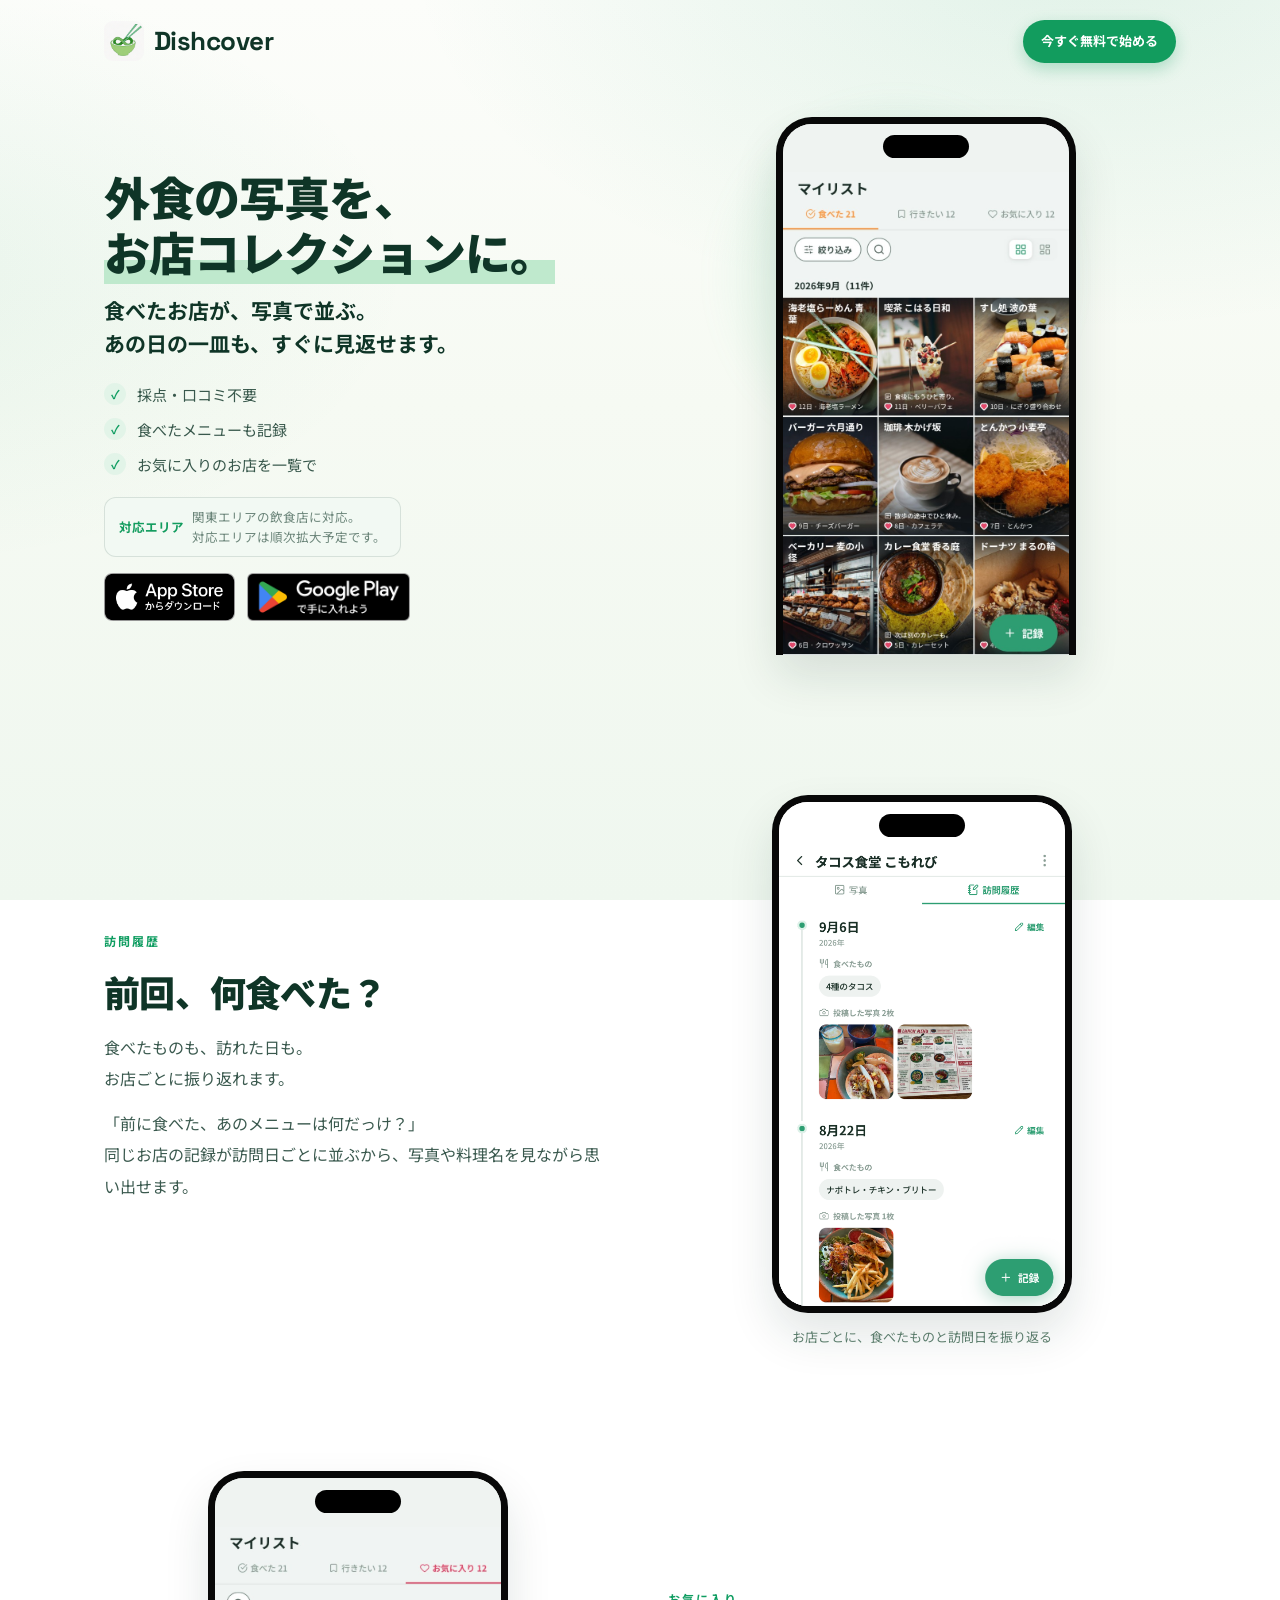
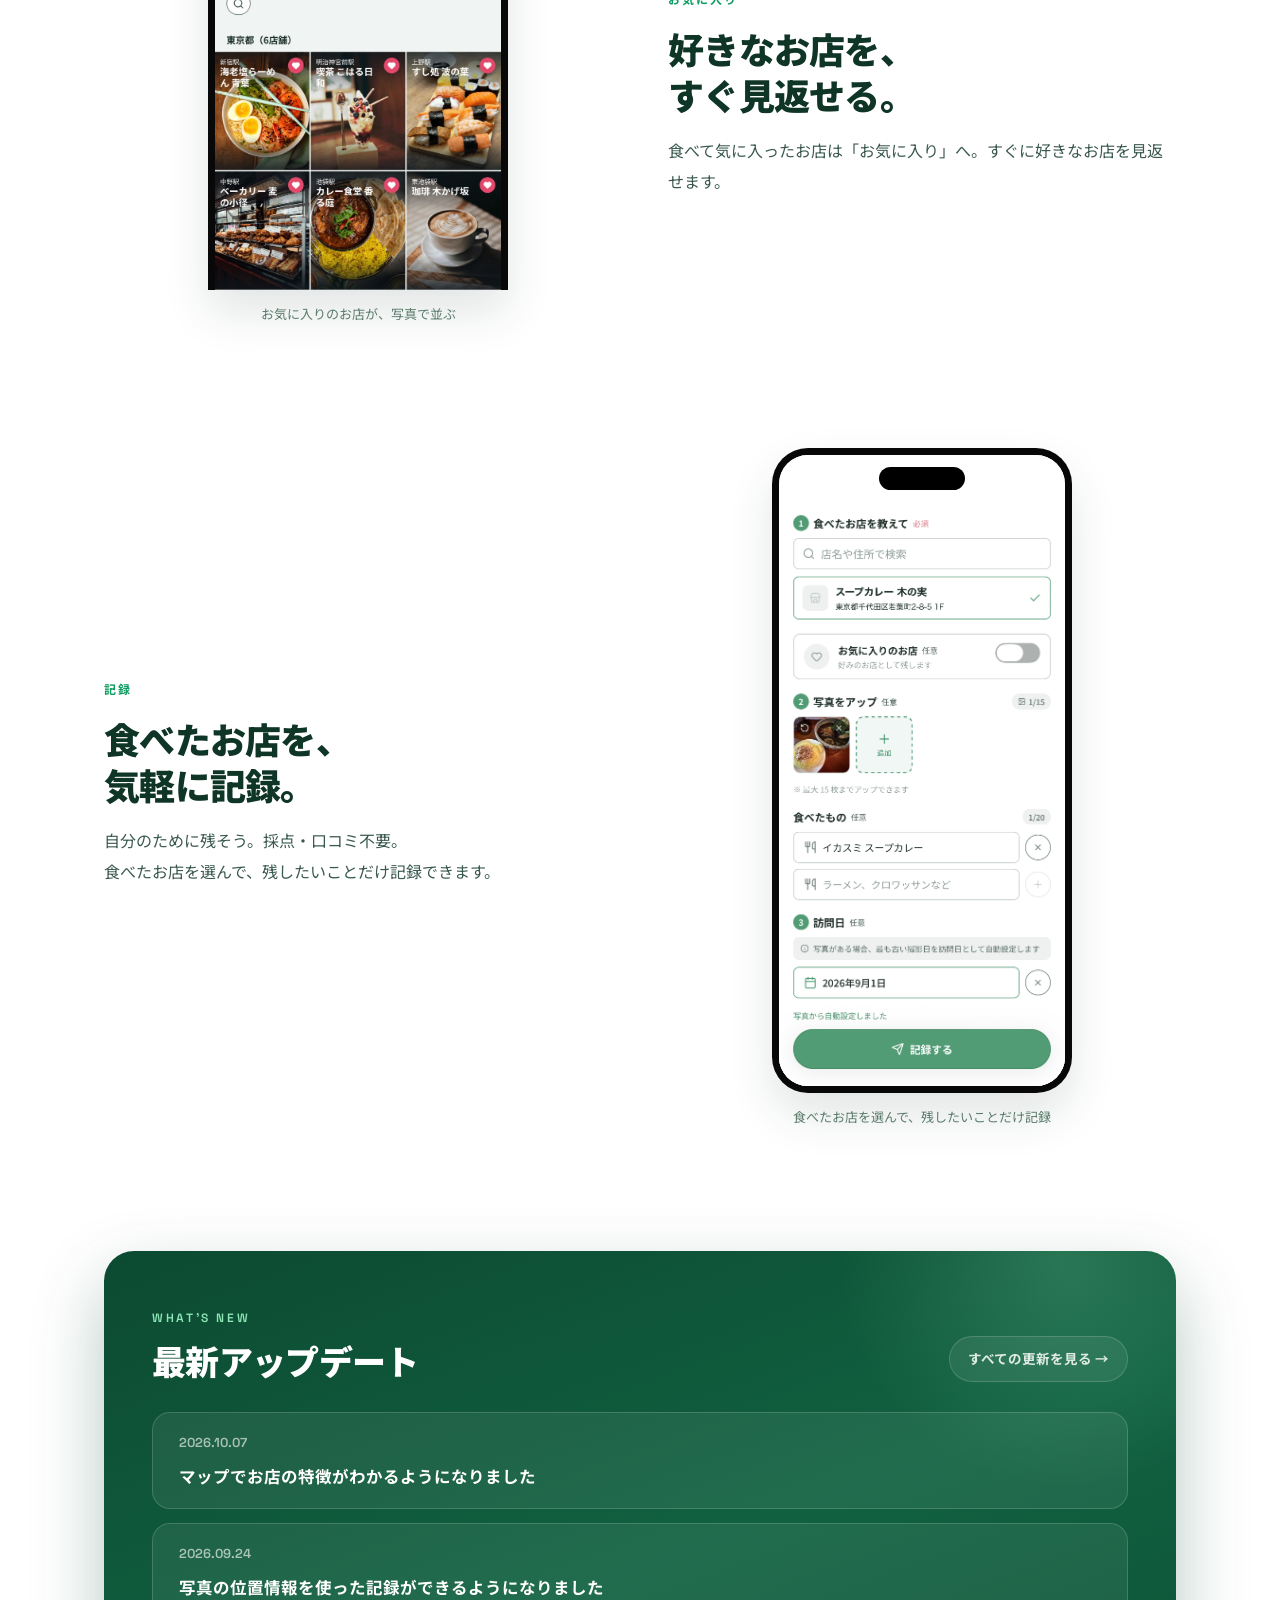
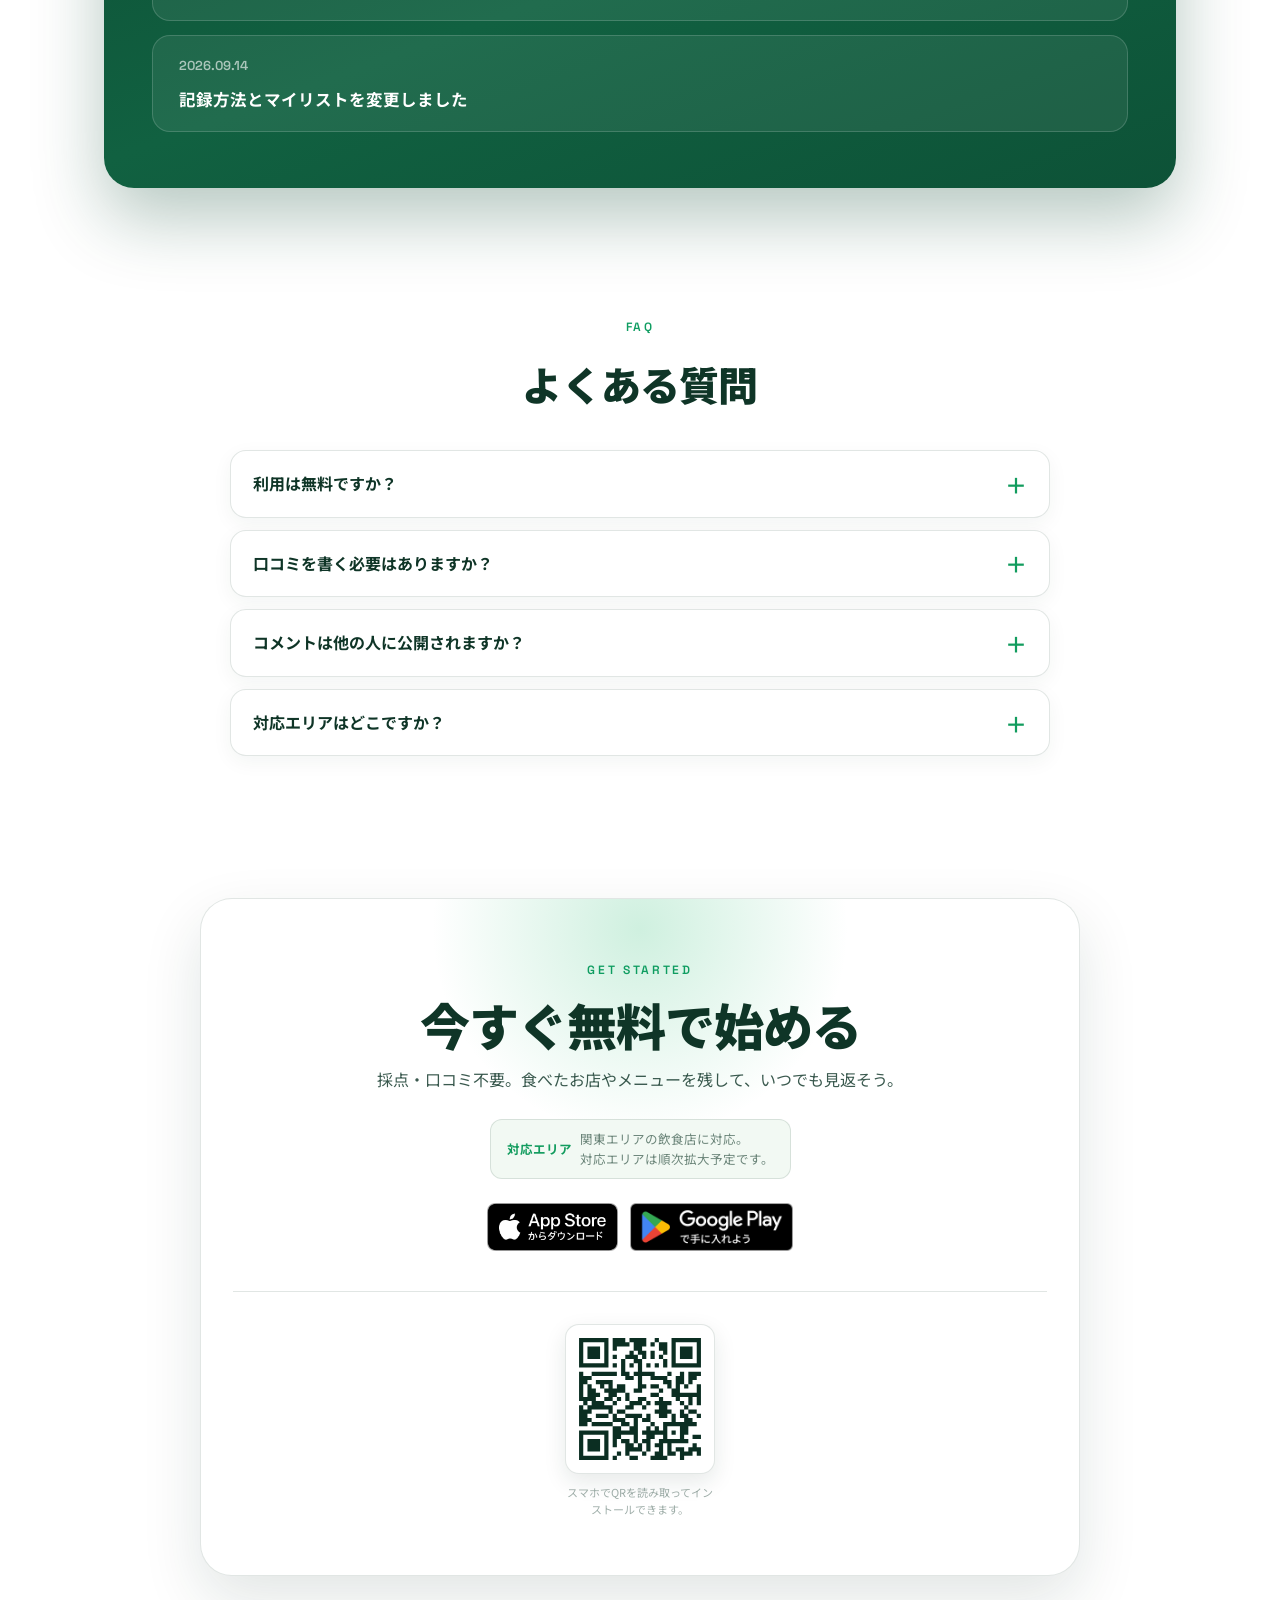
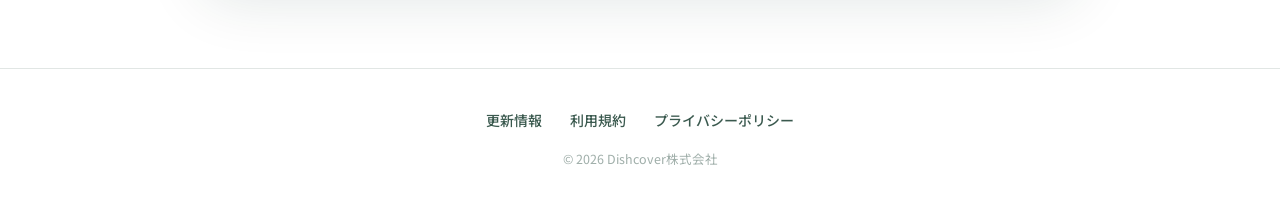
==== commit 48f36d69: "10/7 Googleマップ寄せ" ====
--- a/index.html
+++ b/index.html
@@ -239,9 +239,9 @@
       <a href="updates.html" style="display: inline-flex; align-items: center; gap: 8px; font-size: 13.5px; font-weight: 700; color: rgba(255, 255, 255, 0.85); border: 1px solid rgba(255, 255, 255, 0.16); background: rgba(255, 255, 255, 0.07); padding: 11px 18px; border-radius: 999px;">すべての更新を見る →</a>
     </div>
     <div style="position: relative; display: flex; flex-direction: column; gap: 14px;">
+      <a class="updates-item" href="updates.html#u20261007" style="display: flex; flex-direction: column; gap: 10px; background: rgba(255, 255, 255, 0.07); border: 1px solid rgba(255, 255, 255, 0.16); border-radius: 18px; padding: 20px 26px; color: rgb(255, 255, 255);"><div style="display: flex; align-items: center; gap: 12px; flex-wrap: wrap;"><span style="font-family: &quot;Space Grotesk&quot;, sans-serif; font-size: 13px; font-weight: 600; color: rgba(255, 255, 255, 0.62);">2026.10.07</span></div><div style="font-size: 16.5px; font-weight: 700; line-height: 1.5;">マップでお店の特徴がわかるようになりました</div></a>
+      <a class="updates-item" href="updates.html#u20260924" style="display: flex; flex-direction: column; gap: 10px; background: rgba(255, 255, 255, 0.07); border: 1px solid rgba(255, 255, 255, 0.16); border-radius: 18px; padding: 20px 26px; color: rgb(255, 255, 255);"><div style="display: flex; align-items: center; gap: 12px; flex-wrap: wrap;"><span style="font-family: &quot;Space Grotesk&quot;, sans-serif; font-size: 13px; font-weight: 600; color: rgba(255, 255, 255, 0.62);">2026.09.24</span></div><div style="font-size: 16.5px; font-weight: 700; line-height: 1.5;">写真の位置情報を使った記録ができるようになりました</div></a>
       <a class="updates-item" href="updates.html#u-release2" style="display: flex; flex-direction: column; gap: 10px; background: rgba(255, 255, 255, 0.07); border: 1px solid rgba(255, 255, 255, 0.16); border-radius: 18px; padding: 20px 26px; color: rgb(255, 255, 255);"><div style="display: flex; align-items: center; gap: 12px; flex-wrap: wrap;"><span style="font-family: &quot;Space Grotesk&quot;, sans-serif; font-size: 13px; font-weight: 600; color: rgba(255, 255, 255, 0.62);">2026.09.14</span></div><div style="font-size: 16.5px; font-weight: 700; line-height: 1.5;">記録方法とマイリストを変更しました</div></a>
-      <a class="updates-item" href="updates.html#u-search-improvement" style="display: flex; flex-direction: column; gap: 10px; background: rgba(255, 255, 255, 0.07); border: 1px solid rgba(255, 255, 255, 0.16); border-radius: 18px; padding: 20px 26px; color: rgb(255, 255, 255);"><div style="display: flex; align-items: center; gap: 12px; flex-wrap: wrap;"><span style="font-family: &quot;Space Grotesk&quot;, sans-serif; font-size: 13px; font-weight: 600; color: rgba(255, 255, 255, 0.62);">2026.09.07</span></div><div style="font-size: 16.5px; font-weight: 700; line-height: 1.5;">記録時のお店検索が使いやすくなりました</div></a>
-      <a class="updates-item" href="updates.html#u20260831" style="display: flex; flex-direction: column; gap: 10px; background: rgba(255, 255, 255, 0.07); border: 1px solid rgba(255, 255, 255, 0.16); border-radius: 18px; padding: 20px 26px; color: rgb(255, 255, 255);"><div style="display: flex; align-items: center; gap: 12px; flex-wrap: wrap;"><span style="font-family: &quot;Space Grotesk&quot;, sans-serif; font-size: 13px; font-weight: 600; color: rgba(255, 255, 255, 0.62);">2026.08.31</span></div><div style="font-size: 16.5px; font-weight: 700; line-height: 1.5;">地図と写真からお店を探せるようになりました</div></a>
     </div>
   </div></section><section id="faq" class="sec wrap" style="max-width: 1120px; margin: 0px auto; padding: 62px 24px;">
   <div style="margin-bottom: 34px; text-align: center;"><span class="reveal" style="font-family: &quot;Space Grotesk&quot;, sans-serif; font-size: 12px; font-weight: 600; letter-spacing: 0.22em; text-transform: uppercase; color: rgb(15, 157, 97);">FAQ</span><h2 class="reveal d1" style="font-weight: 900; letter-spacing: -0.02em; font-size: 40px; margin: 14px 0px 0px;">よくある質問</h2></div>
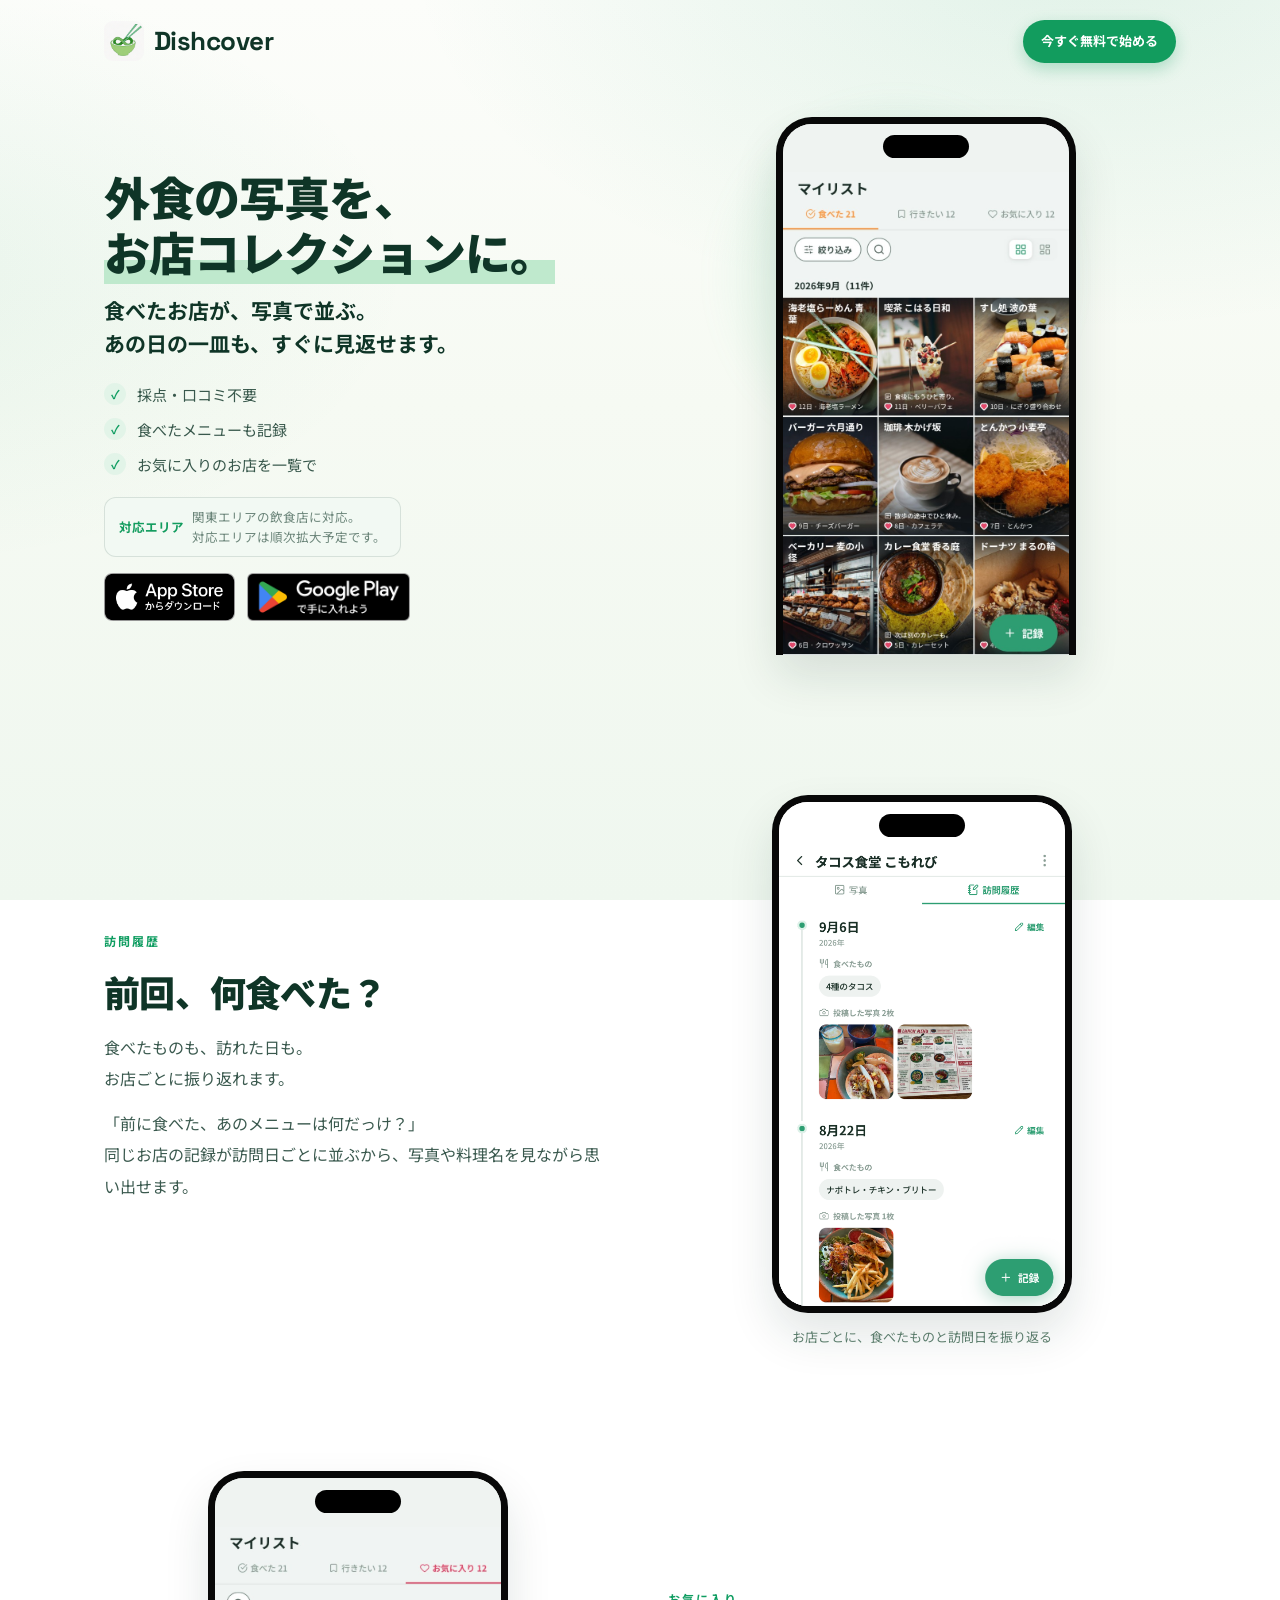
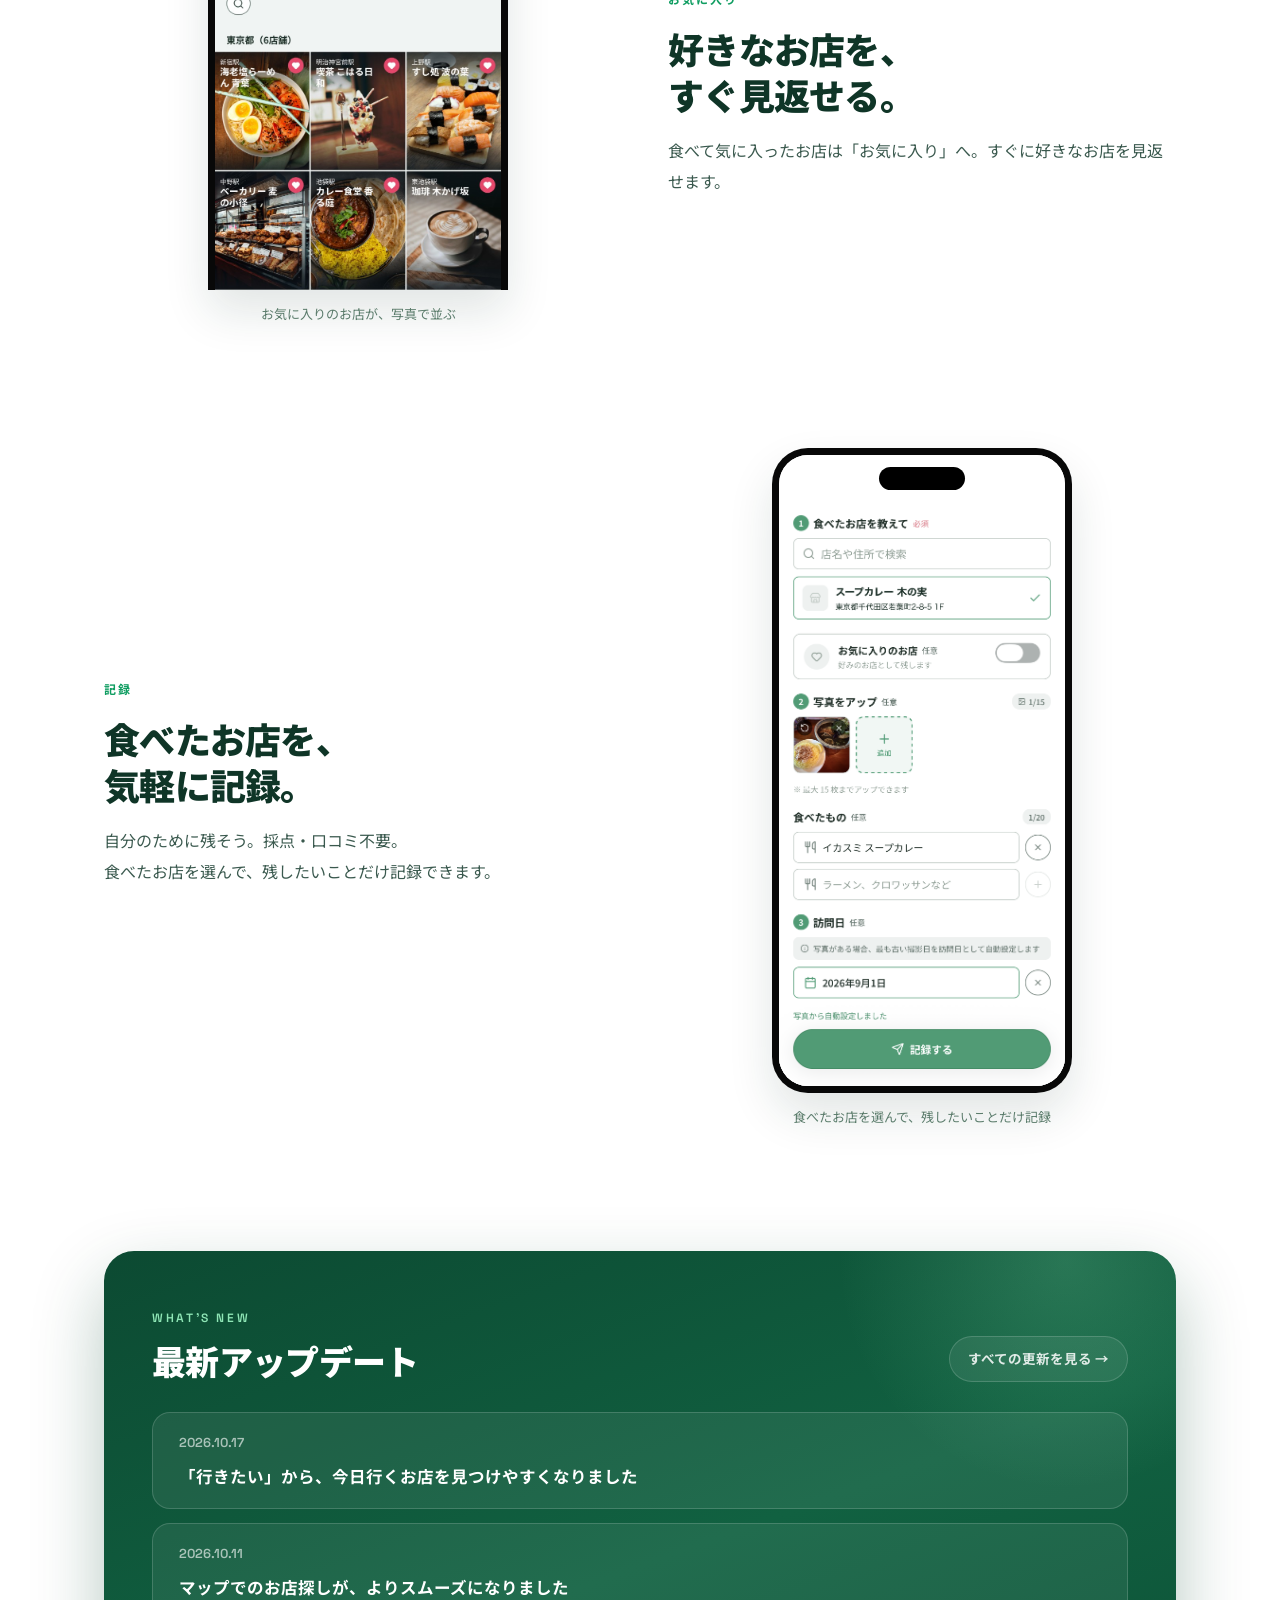
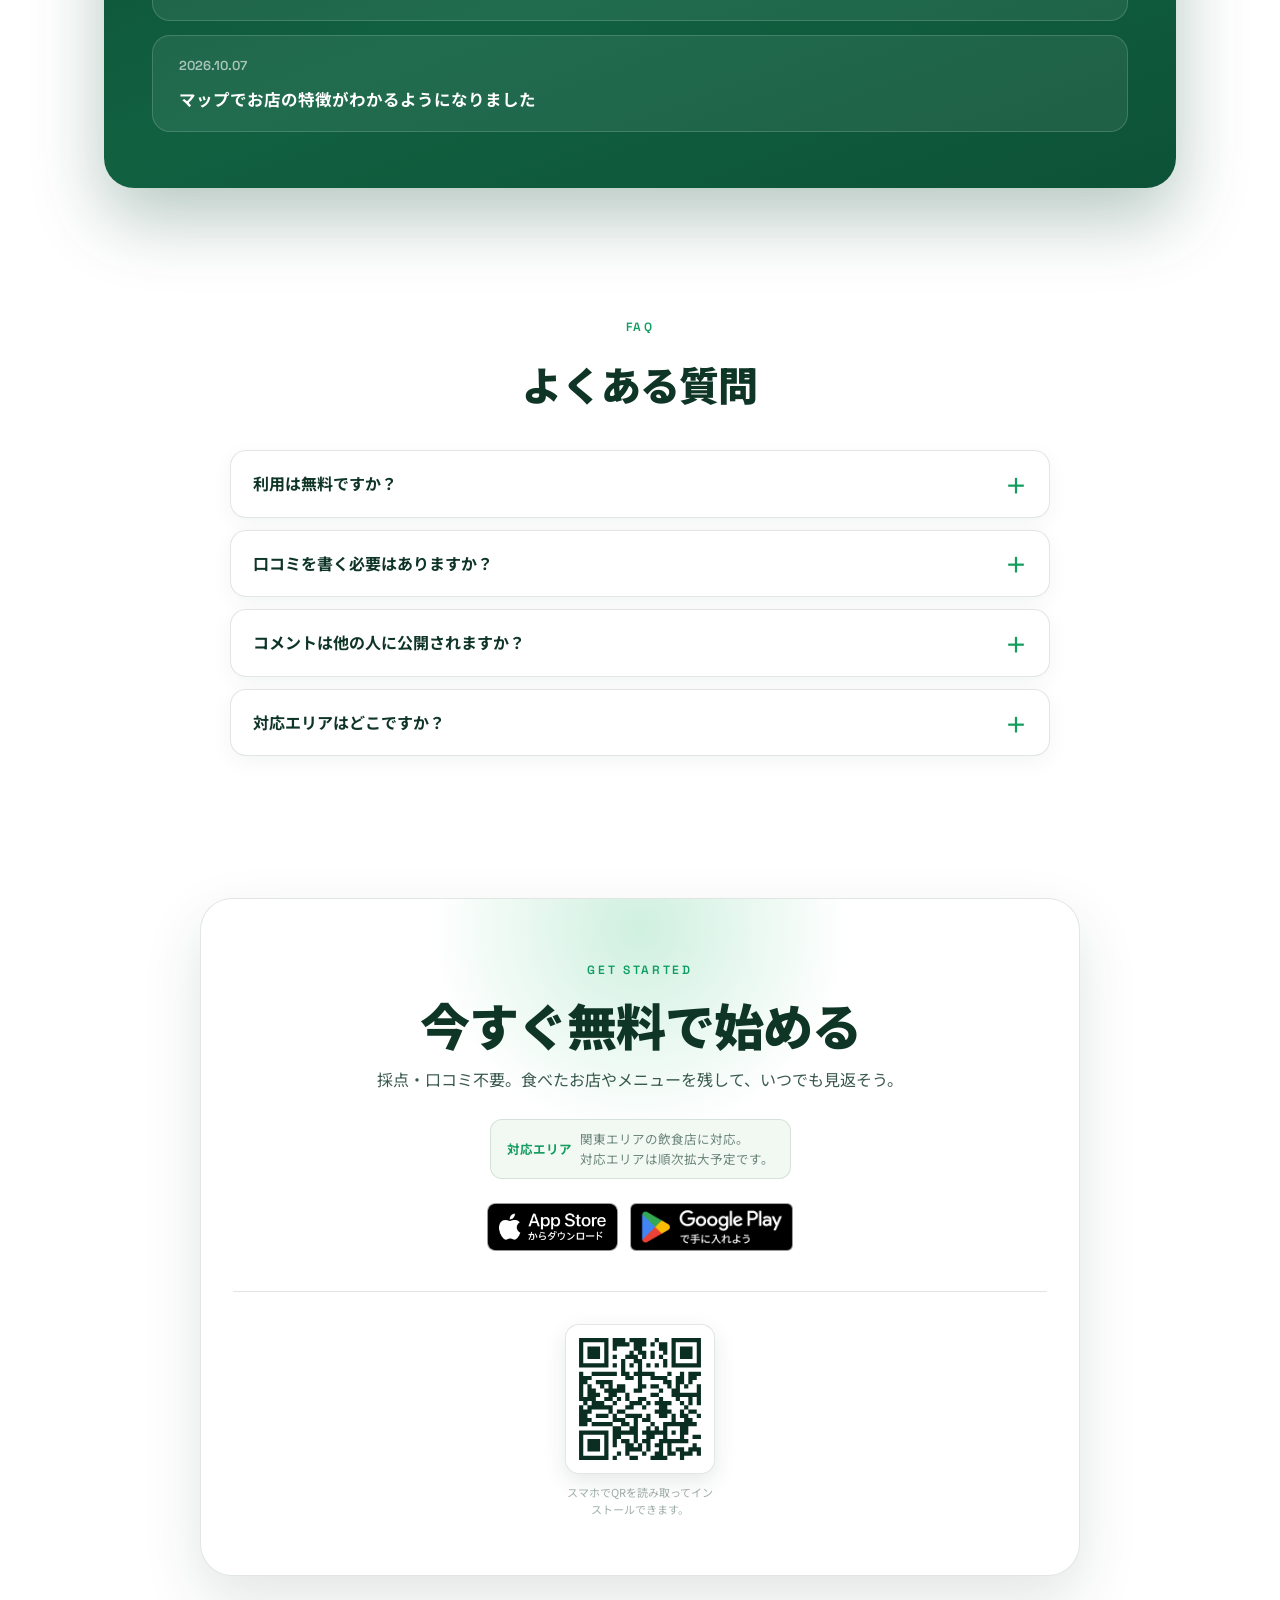
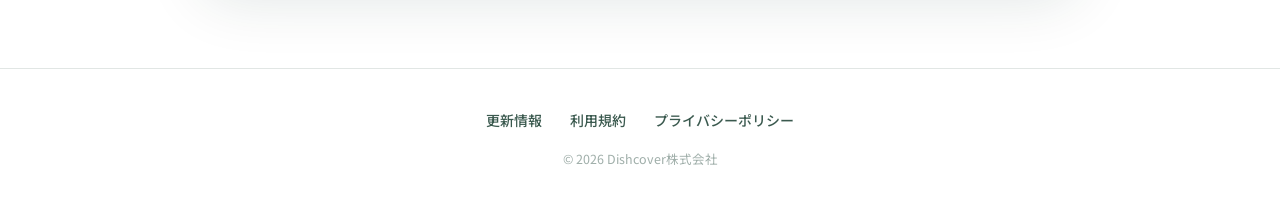
==== commit cf093923: "10/20 行きたいリスト表示形式変更" ====
--- a/index.html
+++ b/index.html
@@ -239,9 +239,9 @@
       <a href="updates.html" style="display: inline-flex; align-items: center; gap: 8px; font-size: 13.5px; font-weight: 700; color: rgba(255, 255, 255, 0.85); border: 1px solid rgba(255, 255, 255, 0.16); background: rgba(255, 255, 255, 0.07); padding: 11px 18px; border-radius: 999px;">すべての更新を見る →</a>
     </div>
     <div style="position: relative; display: flex; flex-direction: column; gap: 14px;">
+      <a class="updates-item" href="updates.html#u20261017" style="display: flex; flex-direction: column; gap: 10px; background: rgba(255, 255, 255, 0.07); border: 1px solid rgba(255, 255, 255, 0.16); border-radius: 18px; padding: 20px 26px; color: rgb(255, 255, 255);"><div style="display: flex; align-items: center; gap: 12px; flex-wrap: wrap;"><span style="font-family: &quot;Space Grotesk&quot;, sans-serif; font-size: 13px; font-weight: 600; color: rgba(255, 255, 255, 0.62);">2026.10.17</span></div><div style="font-size: 16.5px; font-weight: 700; line-height: 1.5;">「行きたい」から、今日行くお店を見つけやすくなりました</div></a>
+      <a class="updates-item" href="updates.html#u20261011" style="display: flex; flex-direction: column; gap: 10px; background: rgba(255, 255, 255, 0.07); border: 1px solid rgba(255, 255, 255, 0.16); border-radius: 18px; padding: 20px 26px; color: rgb(255, 255, 255);"><div style="display: flex; align-items: center; gap: 12px; flex-wrap: wrap;"><span style="font-family: &quot;Space Grotesk&quot;, sans-serif; font-size: 13px; font-weight: 600; color: rgba(255, 255, 255, 0.62);">2026.10.11</span></div><div style="font-size: 16.5px; font-weight: 700; line-height: 1.5;">マップでのお店探しが、よりスムーズになりました</div></a>
       <a class="updates-item" href="updates.html#u20261007" style="display: flex; flex-direction: column; gap: 10px; background: rgba(255, 255, 255, 0.07); border: 1px solid rgba(255, 255, 255, 0.16); border-radius: 18px; padding: 20px 26px; color: rgb(255, 255, 255);"><div style="display: flex; align-items: center; gap: 12px; flex-wrap: wrap;"><span style="font-family: &quot;Space Grotesk&quot;, sans-serif; font-size: 13px; font-weight: 600; color: rgba(255, 255, 255, 0.62);">2026.10.07</span></div><div style="font-size: 16.5px; font-weight: 700; line-height: 1.5;">マップでお店の特徴がわかるようになりました</div></a>
-      <a class="updates-item" href="updates.html#u20260924" style="display: flex; flex-direction: column; gap: 10px; background: rgba(255, 255, 255, 0.07); border: 1px solid rgba(255, 255, 255, 0.16); border-radius: 18px; padding: 20px 26px; color: rgb(255, 255, 255);"><div style="display: flex; align-items: center; gap: 12px; flex-wrap: wrap;"><span style="font-family: &quot;Space Grotesk&quot;, sans-serif; font-size: 13px; font-weight: 600; color: rgba(255, 255, 255, 0.62);">2026.09.24</span></div><div style="font-size: 16.5px; font-weight: 700; line-height: 1.5;">写真の位置情報を使った記録ができるようになりました</div></a>
-      <a class="updates-item" href="updates.html#u-release2" style="display: flex; flex-direction: column; gap: 10px; background: rgba(255, 255, 255, 0.07); border: 1px solid rgba(255, 255, 255, 0.16); border-radius: 18px; padding: 20px 26px; color: rgb(255, 255, 255);"><div style="display: flex; align-items: center; gap: 12px; flex-wrap: wrap;"><span style="font-family: &quot;Space Grotesk&quot;, sans-serif; font-size: 13px; font-weight: 600; color: rgba(255, 255, 255, 0.62);">2026.09.14</span></div><div style="font-size: 16.5px; font-weight: 700; line-height: 1.5;">記録方法とマイリストを変更しました</div></a>
     </div>
   </div></section><section id="faq" class="sec wrap" style="max-width: 1120px; margin: 0px auto; padding: 62px 24px;">
   <div style="margin-bottom: 34px; text-align: center;"><span class="reveal" style="font-family: &quot;Space Grotesk&quot;, sans-serif; font-size: 12px; font-weight: 600; letter-spacing: 0.22em; text-transform: uppercase; color: rgb(15, 157, 97);">FAQ</span><h2 class="reveal d1" style="font-weight: 900; letter-spacing: -0.02em; font-size: 40px; margin: 14px 0px 0px;">よくある質問</h2></div>
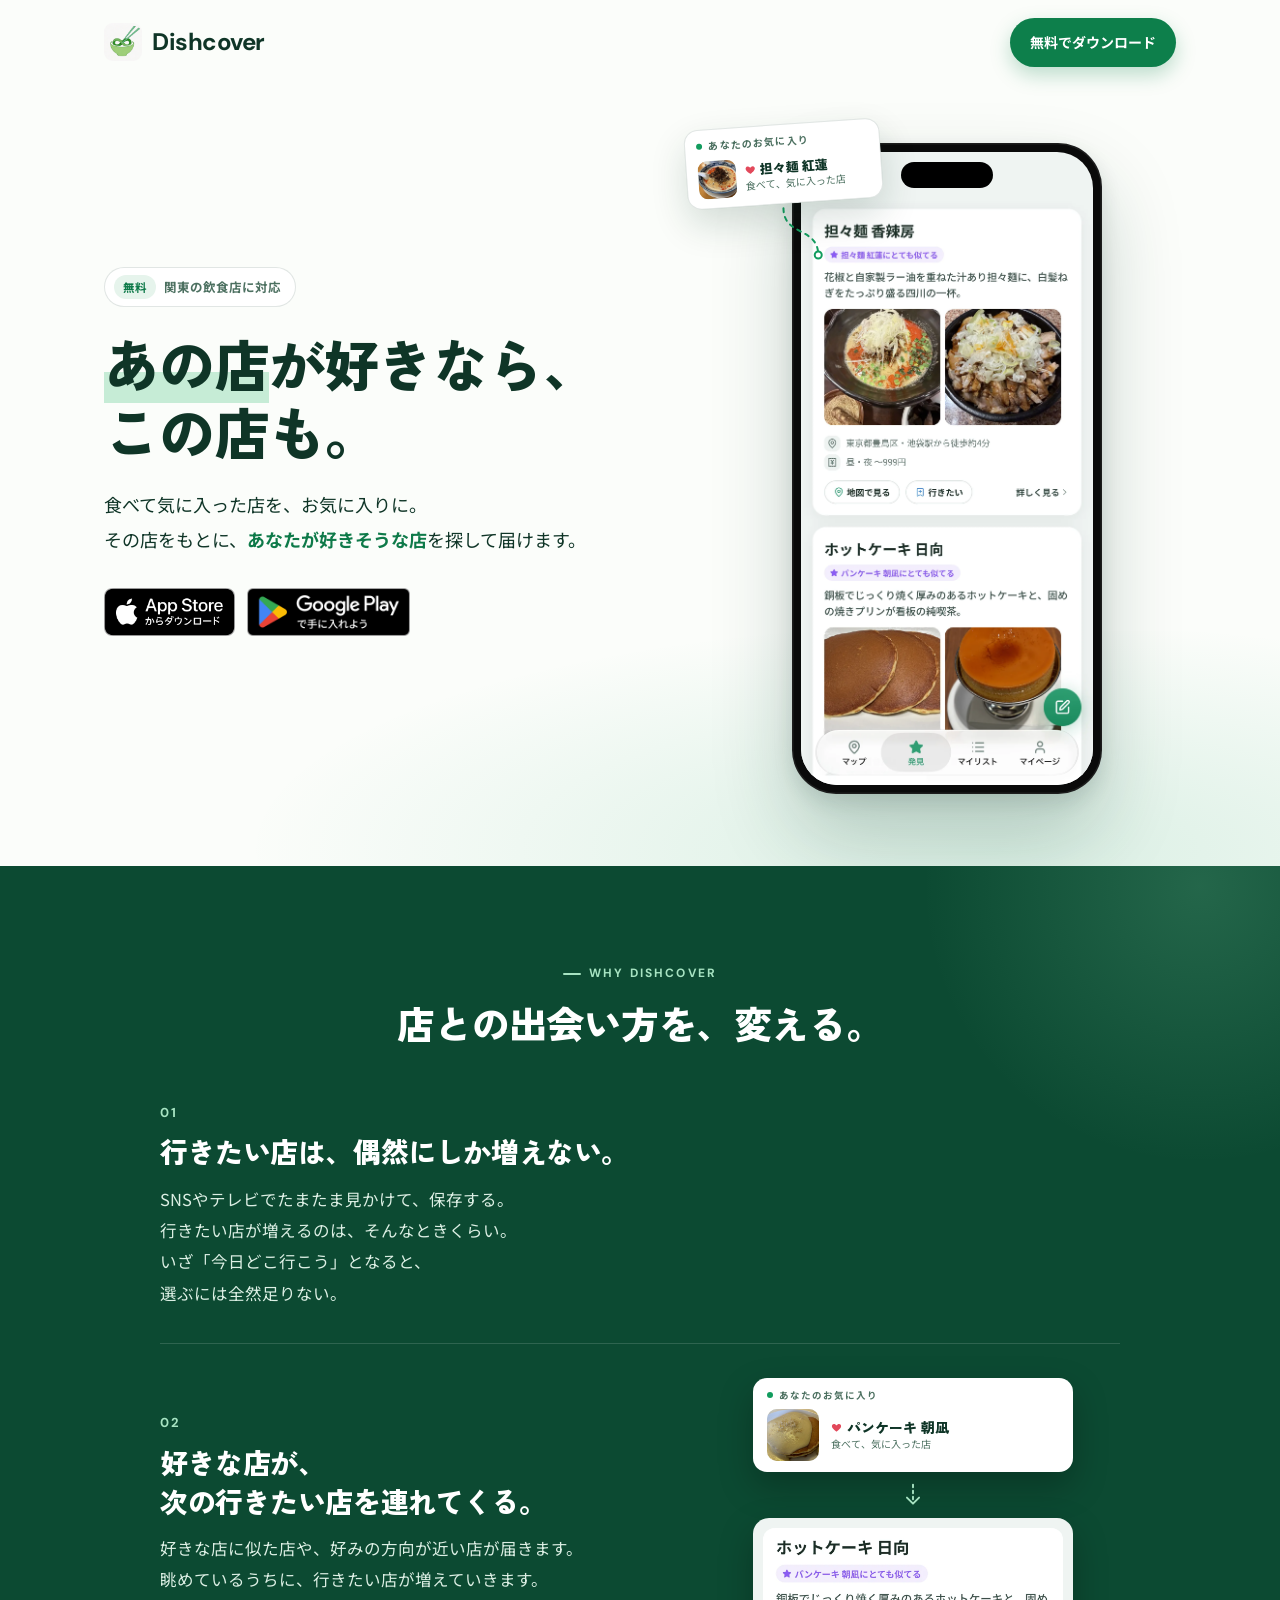
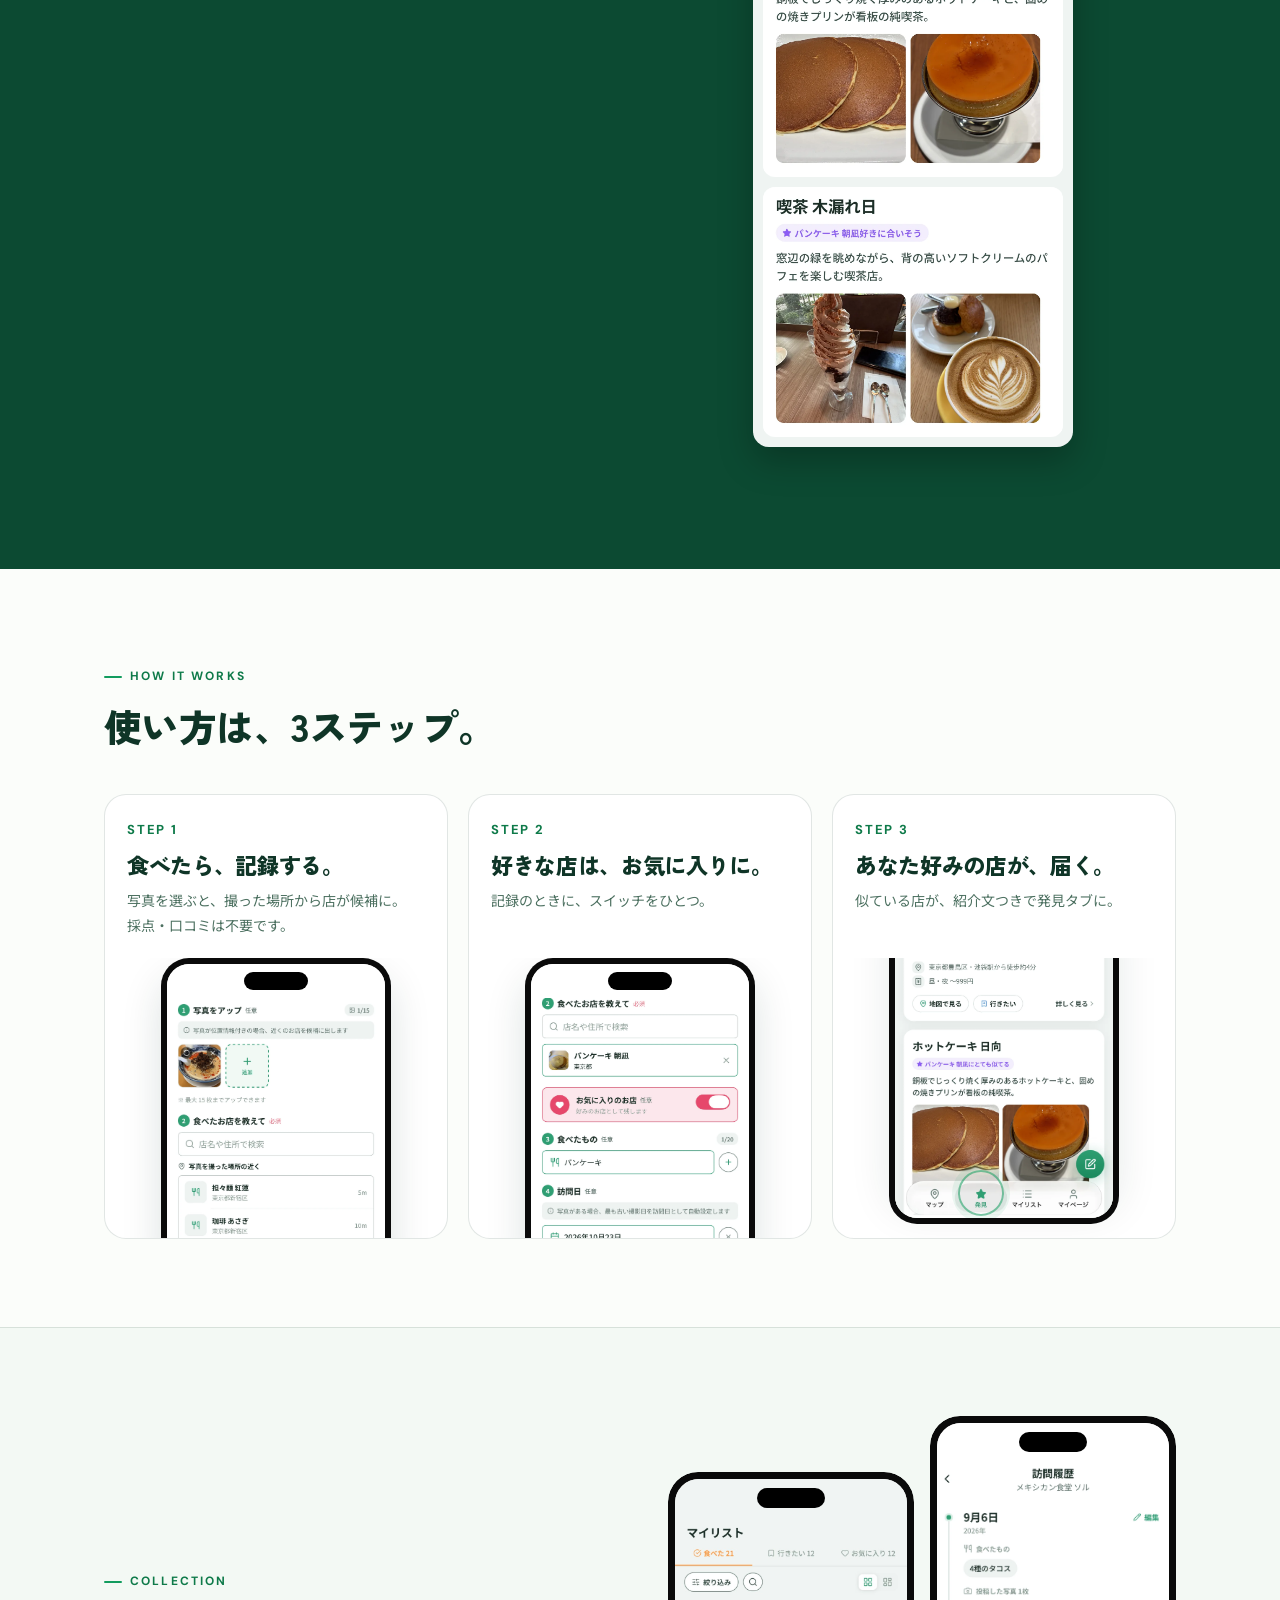
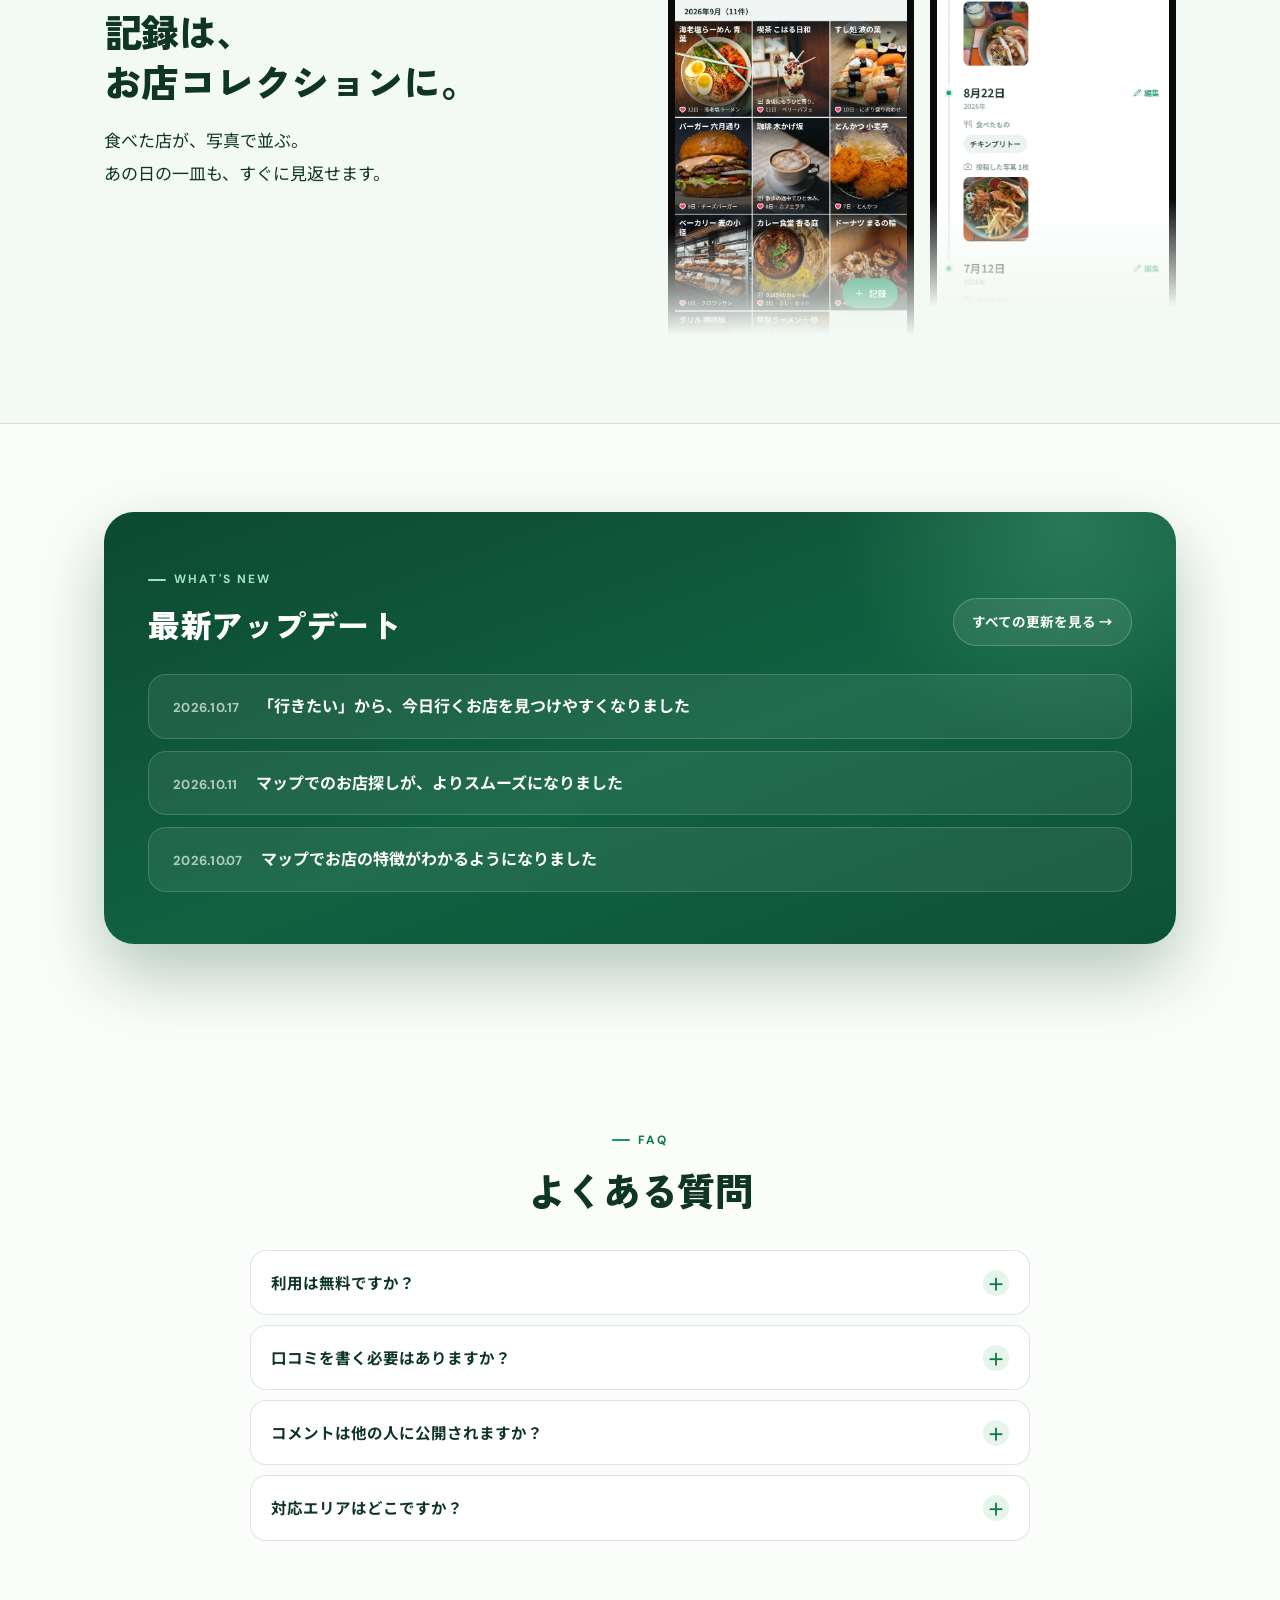
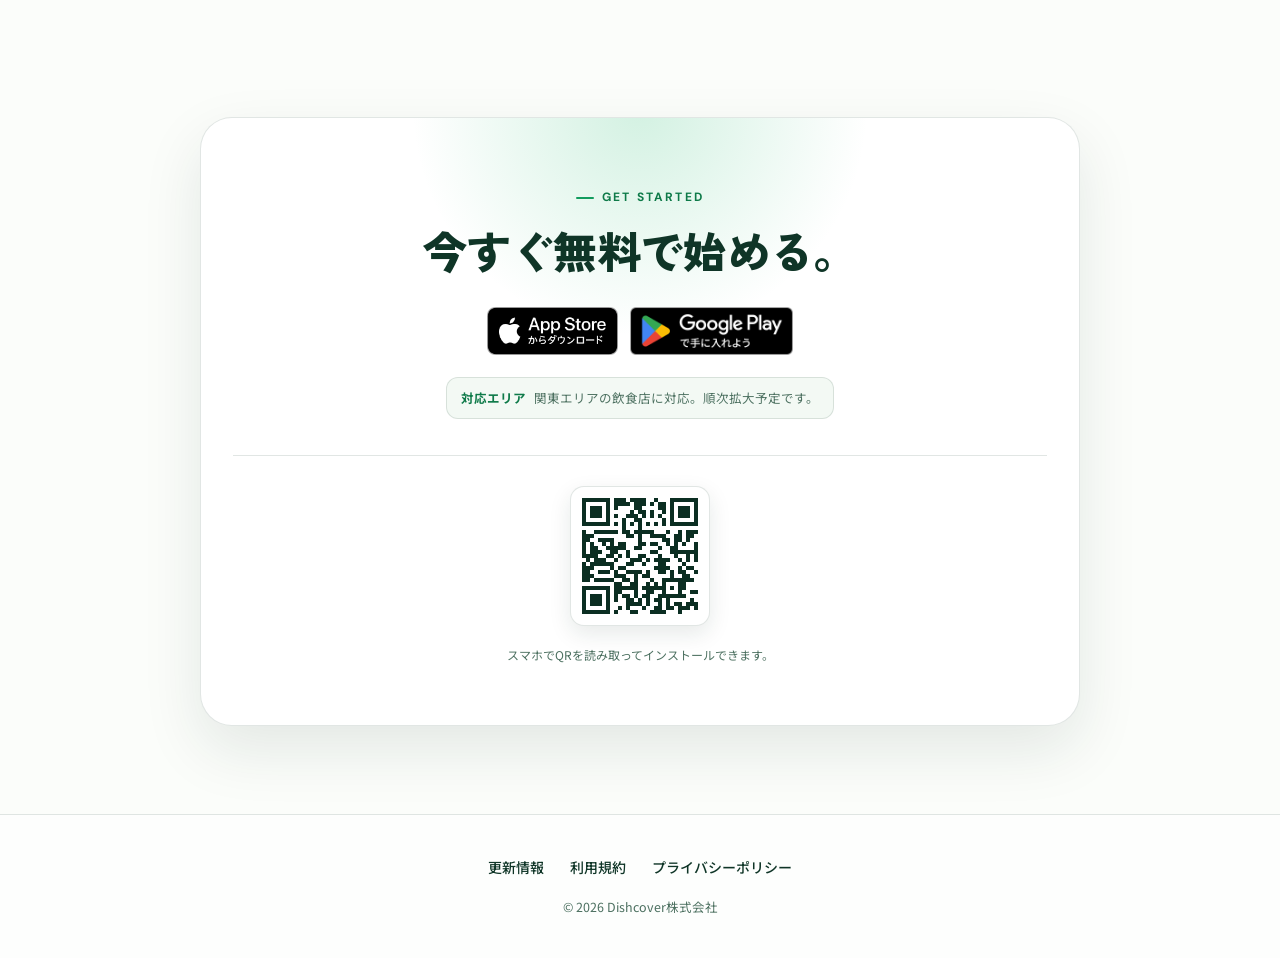
==== commit 2023b5f7: "1024 発見タブ刷新" ====
--- a/index.html
+++ b/index.html
@@ -1,138 +1,33 @@
 <!DOCTYPE html>
-<html lang="ja"><head>
+<html lang="ja">
+<head>
 <meta charset="UTF-8">
 <meta name="facebook-domain-verification" content="tnxk6fxmhl5fqzxq29kn7em42aedzr" />
 <meta name="viewport" content="width=device-width, initial-scale=1.0">
-<title>Dishcover（ディシュカバー）｜外食の写真を、お店コレクションに。</title>
-<meta name="description" content="Dishcoverは、採点・口コミなしで食べたお店やメニューを記録できるグルメアプリです。写真と一緒に月ごとの記録を振り返り、お気に入りのお店も一覧で見返せます。写真と地図から新しいお店を探すこともできます。">
+<meta name="color-scheme" content="light only">
+<title>Dishcover（ディシュカバー）｜あの店が好きなら、この店も。</title>
+<meta name="description" content="Dishcoverは、食べて気に入った店をもとに、あなたが好きそうな店を探して届ける無料のグルメアプリ。好きな店に似た店や、好みの方向が近い店が届くので、眺めているうちに行きたい店が増えていきます。関東の飲食店に対応。">
 <meta property="og:type" content="website">
-<meta property="og:title" content="Dishcover（ディシュカバー）｜外食の写真を、お店コレクションに。">
-<meta property="og:description" content="Dishcoverは、採点・口コミなしで食べたお店やメニューを記録できるグルメアプリです。写真と一緒に月ごとの記録を振り返り、お気に入りのお店も一覧で見返せます。写真と地図から新しいお店を探すこともできます。">
-<meta property="og:image" content="https://dishcover.jp/assets/ogp-release2.jpg">
+<meta property="og:title" content="Dishcover（ディシュカバー）｜あの店が好きなら、この店も。">
+<meta property="og:description" content="Dishcoverは、食べて気に入った店をもとに、あなたが好きそうな店を探して届ける無料のグルメアプリ。好きな店に似た店や、好みの方向が近い店が届くので、眺めているうちに行きたい店が増えていきます。関東の飲食店に対応。">
+<meta property="og:image" content="https://dishcover.jp/assets/ogp-discover-20261023.jpg">
 <meta property="og:url" content="https://dishcover.jp/">
 <link rel="canonical" href="https://dishcover.jp/">
 <meta property="og:site_name" content="Dishcover">
 <meta name="twitter:card" content="summary_large_image">
-<meta name="twitter:title" content="Dishcover（ディシュカバー）｜外食の写真を、お店コレクションに。">
-<meta name="twitter:description" content="Dishcoverは、採点・口コミなしで食べたお店やメニューを記録できるグルメアプリです。写真と一緒に月ごとの記録を振り返り、お気に入りのお店も一覧で見返せます。写真と地図から新しいお店を探すこともできます。">
-<meta name="twitter:image" content="https://dishcover.jp/assets/ogp-release2.jpg">
+<meta name="twitter:title" content="Dishcover（ディシュカバー）｜あの店が好きなら、この店も。">
+<meta name="twitter:description" content="Dishcoverは、食べて気に入った店をもとに、あなたが好きそうな店を探して届ける無料のグルメアプリ。好きな店に似た店や、好みの方向が近い店が届くので、眺めているうちに行きたい店が増えていきます。関東の飲食店に対応。">
+<meta name="twitter:image" content="https://dishcover.jp/assets/ogp-discover-20261023.jpg">
 <link rel="icon" href="favicon.ico">
 <link rel="icon" type="image/png" sizes="32x32" href="favicon-32.png">
 <link rel="apple-touch-icon" sizes="180x180" href="apple-touch-icon.png">
 <meta name="theme-color" content="#f6faf5">
+<script>document.documentElement.classList.add('js');</script>
 <link rel="preconnect" href="https://fonts.googleapis.com">
 <link rel="preconnect" href="https://fonts.gstatic.com" crossorigin>
-<link href="https://fonts.googleapis.com/css2?family=Noto+Sans+JP:wght@400;500;700;900&family=Space+Grotesk:wght@500;600;700&display=swap" rel="stylesheet">
-<style>
-  *{box-sizing:border-box}
-  body{margin:0;font-family:'Noto Sans JP',sans-serif;color:#0f3527;-webkit-font-smoothing:antialiased;line-height:1.6;overflow-x:hidden;background:radial-gradient(1100px 620px at 85% -6%,rgba(24,160,100,.12),transparent 62%),radial-gradient(900px 500px at -10% 30%,rgba(24,160,100,.07),transparent 60%),linear-gradient(180deg,#fcfdfa 0%,#f6faf3 45%,#eff7ef 100%);background-attachment:fixed}
-  html{scroll-behavior:smooth}
-  a{color:#129c5e;text-decoration:none}
-  a:hover{color:#0d7a49}
-  img{max-width:100%}
-  details>summary{list-style:none;cursor:pointer}
-  details>summary::-webkit-details-marker{display:none}
-  details[open] .faq-pm{transform:rotate(45deg)}
-  .faq-pm{transition:transform .25s}
-  .reveal{opacity:0;transform:translateY(22px);transition:opacity .7s cubic-bezier(.22,1,.36,1),transform .7s cubic-bezier(.22,1,.36,1)}
-  .reveal.in{opacity:1;transform:none}
-  .d1{transition-delay:.07s}.d2{transition-delay:.15s}.d3{transition-delay:.23s}
-  .nav-cta:hover{transform:translateY(-1px);box-shadow:0 10px 22px rgba(18,156,94,.34)}
-  .store-badge{transition:transform .15s}.store-badge:hover{transform:translateY(-2px)}
-  .store-badge:focus-visible{outline:2px solid #129c5e;outline-offset:3px;border-radius:9px}
-  summary:focus-visible{outline:2px solid #129c5e;outline-offset:-3px;border-radius:12px}
-  .mobile-cta{display:none}
-  .feed-phone{position:relative;width:300px;max-width:88%;background:linear-gradient(150deg,#20201f,#050505);border-radius:38px;padding:7px;box-shadow:rgba(15,53,39,.24) 0 34px 60px,rgba(15,53,39,.14) 0 6px 16px,rgba(255,255,255,.1) 0 0 0 1.3px inset}
-  .feed-screen{position:relative;height:620px;overflow:hidden;border-radius:32px;background:#eef4f1;color:#173a2d}
-  .feed-top{height:64px;display:flex;align-items:flex-end;justify-content:space-between;padding:0 18px 12px;background:#f5f8f6;border-bottom:1px solid rgba(15,53,39,.08)}
-  .feed-top-title{font-size:21px;font-weight:900;letter-spacing:-.03em}
-  .feed-scroll{height:514px;overflow:hidden;padding:7px 7px 66px}
-  .feed-card-demo{overflow:hidden;background:#fff;border:1px solid rgba(15,53,39,.09);border-radius:15px;box-shadow:rgba(15,53,39,.07) 0 5px 16px}
-  .feed-collage{display:grid;grid-template-columns:1fr 1fr;grid-template-rows:1fr 1fr;gap:2px;height:236px;background:#dbe7df}
-  .feed-photo{background-image:url('assets/images/m-detail.webp');background-repeat:no-repeat;background-size:300% auto;background-color:#d8e2db}
-  .feed-photo.p1{background-position:0 58%}.feed-photo.p2{background-position:50% 58%}.feed-photo.p3{background-position:100% 58%}.feed-photo.p4{background-position:50% 79%}
-  .feed-card-body{padding:12px 13px 13px}
-  .feed-card-head{display:flex;align-items:center;justify-content:space-between;gap:10px}
-  .feed-store{font-size:15px;font-weight:900;line-height:1.35;letter-spacing:-.02em}
-  .feed-save{flex-shrink:0;border:0;border-radius:999px;background:#1ca36c;color:#fff;font-size:10px;font-weight:700;padding:7px 10px}
-  .feed-genre{display:inline-flex;margin-top:7px;border-radius:999px;background:#e8f5ed;color:#15875a;font-size:9px;font-weight:700;padding:3px 7px}
-  .feed-meta{display:flex;align-items:center;gap:5px;margin-top:7px;color:#6e8179;font-size:9px;white-space:nowrap;overflow:hidden;text-overflow:ellipsis}
-  .feed-reason{margin-top:9px;padding:8px 9px;border-radius:9px;background:#fff4e8;color:#76563a;font-size:8.5px;font-weight:600;line-height:1.55}
-  .feed-actions{display:flex;align-items:center;justify-content:space-between;margin-top:10px;color:#6c8178;font-size:9px;font-weight:700}
-  .feed-card-peek{margin-top:7px}
-  .feed-card-peek .feed-collage{display:block;height:124px;background-image:url('assets/images/m-detail.webp');background-repeat:no-repeat;background-size:100% auto;background-position:center 67%}
-  .feed-nav-demo{position:absolute;left:0;right:0;bottom:0;height:55px;display:flex;align-items:center;justify-content:space-around;background:rgba(255,255,255,.96);border-top:1px solid rgba(15,53,39,.09);font-size:9px;color:#7a8f86;backdrop-filter:blur(8px)}
-  .feed-nav-demo span:nth-child(2){display:inline-flex;align-items:center;justify-content:center;background:#169b61;color:#fff;border-radius:999px;padding:8px 13px;font-weight:800;box-shadow:rgba(22,155,97,.22) 0 5px 12px}
-  @media (max-width:980px){.nav-links{display:none}}
-  @media (max-width:980px){
-    .hero-grid{display:flex!important;flex-direction:column;gap:30px}
-    .hero-text-block{align-self:stretch!important;text-align:left}
-    .hero-text-block ul{align-items:flex-start}
-    .hero-visual{width:100%!important}
-    .hero-cta{align-self:stretch!important;align-items:center!important;text-align:left}
-    .feat{grid-template-columns:1fr!important;gap:34px}
-    .feat .feat-text{order:1!important}.feat .feat-media{order:2!important}
-    .steps{grid-template-columns:1fr!important}
-    .updates-item{grid-template-columns:1fr!important}
-  }
-  @media (min-width:900px){.qr-block{display:flex!important}}
-  @media (max-width:820px){.mobile-cta{display:flex!important}body{padding-bottom:96px}}
-  @media (max-width:560px){
-    .wrap{padding-left:18px!important;padding-right:18px!important}
-    .area-note{flex-direction:column!important;align-items:flex-start!important;gap:4px!important}
-    .updates-panel{padding:34px 20px 40px!important;border-radius:22px!important}
-    .updates-item{padding:20px 18px!important}
-    .hero-h1{font-size:34px!important}
-    .feat-h2{font-size:27px!important}
-    .final-h2{font-size:34px!important}
-    .nav-cta{display:none!important}
-    .sec{padding-top:44px!important;padding-bottom:44px!important}
-    .feed-screen{height:600px}
-  }
-  @media (prefers-reduced-motion:reduce){
-    .reveal{opacity:1!important;transform:none!important;transition:none!important}
-    html{scroll-behavior:auto}
-  }
-
-  /* Recording benefits, using the existing type and color system. */
-  .benefit-grid{display:grid;grid-template-columns:1fr 1fr;gap:56px;align-items:center}
-  .benefit-label{font-size:12px;font-weight:700;letter-spacing:.16em;color:#0f9d61}
-  .benefit-title{font-weight:900;letter-spacing:-.02em;line-height:1.26;font-size:36px;margin:16px 0 18px}
-  .benefit-copy{font-size:16px;color:rgba(15,53,39,.82);line-height:1.95;margin:0 0 14px}
-  .benefit-note{font-size:14px;color:#4c7060;line-height:1.8;margin:18px 0 0}
-  .benefit-visual{min-width:0;margin:0;width:100%;max-width:380px;justify-self:center}
-  .screen-window{position:relative;overflow:hidden;background:white;border:1px solid #d6e3da;border-radius:18px;box-shadow:0 20px 45px #0f352714}
-  .screen-window img{display:block;width:100%;height:auto}
-  .history-window{aspect-ratio:1206/1820}
-  .history-window img{position:absolute;left:0;top:-38.46154%;width:100%}
-  .favorite-window{aspect-ratio:720/1040}
-  .benefit-visual figcaption{font-size:13px;line-height:1.6;color:#608170;text-align:center;margin:14px 0 0}
-  .explore-panel{background:#eef6f0;border:1px solid #dae8de;border-radius:26px;padding:32px}
-  .explore-panel h2 span{display:inline-block;white-space:nowrap}
-  .explore-panel h2{font-size:28px;font-weight:900;line-height:1.4;margin:10px 0 14px}
-  .explore-cards{display:grid;grid-template-columns:1fr 1fr;gap:22px;margin-top:26px}
-  .explore-card{display:grid;grid-template-columns:1fr 132px;gap:16px;background:#fff;border-radius:18px;padding:22px 18px 0;overflow:hidden}
-  .explore-card h3{font-size:19px;line-height:1.5;margin:0 0 10px}
-  .explore-card p{font-size:14px;line-height:1.85;color:#4c7060;margin:0 0 20px}
-  .explore-screen{height:220px;overflow:hidden;align-self:end}
-  #map .explore-screen{border:3px solid #101814;border-bottom:0;border-radius:16px 16px 0 0}
-  .explore-screen img{display:block;width:100%;height:auto;border-radius:16px 16px 0 0}
-  @media(max-width:980px){.benefit-grid{grid-template-columns:1fr;gap:30px}.benefit-text{order:1}.benefit-visual{order:2}.explore-cards{grid-template-columns:1fr}}
-  @media(max-width:560px){.hero-h1{font-size:32px!important}.hero-text-block>p{font-size:18px!important}.benefit-title{font-size:27px}.explore-panel{padding:24px 18px}.explore-panel h2{font-size:25px}.explore-card{grid-template-columns:1fr 108px;padding:18px 12px 0;gap:12px}.explore-screen{height:205px}.explore-card h3{font-size:18px}.explore-card p{font-size:13px}}
-
-/* Shared device presentation. Source images retain their original proportions. */
-.device-frame{--device-radius:36px;--device-border:7px;position:relative;width:300px;max-width:88%;margin:0 auto;padding:var(--device-border);background:#080808;border-radius:var(--device-radius);box-shadow:0 22px 46px #0f35271f;overflow:hidden;isolation:isolate}
-.hero-visual .device-frame{width:100%;max-width:100%}
-.device-screen{background:var(--screen-bg,#fff);border-radius:calc(var(--device-radius) - var(--device-border));overflow:hidden}
-.device-chrome{position:relative;aspect-ratio:100/17;background:var(--screen-bg,#fff)}
-.device-island{position:absolute;width:30%;aspect-ratio:3.8;left:35%;top:24%;background:#000;border-radius:999px}
-.device-crop{position:relative;overflow:hidden;background:var(--screen-bg,#fff)}
-.device-frame .device-crop img{position:absolute;top:0;display:block;max-width:none;height:auto;border:0!important;border-radius:0!important;filter:none!important}
-.device-frame.device-open{padding-bottom:0;border-bottom-left-radius:0;border-bottom-right-radius:0}
-.device-open .device-screen{border-bottom-left-radius:0;border-bottom-right-radius:0}
-.explore-screen{border:0!important;border-radius:0!important;overflow:hidden}
-.explore-screen .device-frame{--device-radius:15px;--device-border:3px;box-shadow:none}
-</style>
+<link href="https://fonts.googleapis.com/css2?family=Zen+Kaku+Gothic+New:wght@500;700;900&family=Noto+Sans+JP:wght@400;500;700&family=DM+Sans:ital,opsz,wght@0,9..40,500;0,9..40,700&display=swap" rel="stylesheet">
+<link rel="stylesheet" href="assets/css/common.css">
+<link rel="stylesheet" href="assets/css/lp.css">
 <!-- ===== Meta Pixel : base code ===== -->
 <script>
   !function(f,b,e,v,n,t,s)
@@ -164,117 +59,213 @@
 </script>
 </head>
 <body>
-<nav class="wrap" style="position: relative; z-index: 20; display: flex; align-items: center; justify-content: space-between; gap: 18px; padding: 20px 24px; max-width: 1120px; margin: 0px auto;">
-  <div style="display: flex; align-items: center; gap: 10px; font-family: &quot;Space Grotesk&quot;, sans-serif; font-weight: 700; font-size: 26px; letter-spacing: -0.02em;">
-    <img src="assets/logo-icon.png" alt="Dishcover" style="width: 40px; height: 40px; border-radius: 9px; display: block;">Dishcover
-  </div>
-  <div class="nav-links" style="display: flex; align-items: center; gap: 26px;"></div>
-  <a href="#download" class="nav-cta" aria-label="今すぐ無料で始める（ダウンロードへ移動）" style="display: inline-flex; align-items: center; gap: 7px; background: rgb(18, 156, 94); color: rgb(255, 255, 255); font-size: 13px; font-weight: 700; padding: 11px 18px; border-radius: 999px; box-shadow: rgba(18, 156, 94, 0.28) 0px 6px 16px; transition: transform 0.15s, box-shadow 0.2s;">今すぐ無料で始める</a></nav><header class="wrap" style="max-width: 1120px; margin: 0px auto; padding: 34px 24px 78px;">
-  <div class="hero-grid" style="display: grid; grid-template-columns: 1.05fr 1fr; gap: 20px 48px; align-items: center;">
-    <div class="hero-text-block" style="grid-area: 1 / 1; align-self: end;">
-      <h1 class="hero-h1 reveal d1" style="font-weight: 900; letter-spacing: -0.02em; line-height: 1.18; font-size: 46px; margin: 18px 0px 16px;">外食の写真を、<br><span style="background: linear-gradient(transparent 64%, rgb(191, 233, 205) 64%);">お店コレクションに。</span></h1>
-      <p class="reveal d1" style="font-size: 21px; font-weight: 700; color: rgb(15, 53, 39); margin: 0px 0px 22px;">食べたお店が、写真で並ぶ。<br>あの日の一皿も、すぐに見返せます。</p>
-      <ul class="reveal d2" style="list-style: none; padding: 0px; margin: 0px; display: flex; flex-direction: column; gap: 11px;">
-        <li style="display: flex; align-items: flex-start; gap: 11px; font-size: 15px; color: rgba(15, 53, 39, 0.82);"><span style="flex-shrink: 0; width: 22px; height: 22px; border-radius: 50%; background: rgb(226, 244, 232); color: rgb(15, 157, 97); display: flex; align-items: center; justify-content: center; font-size: 12px; font-weight: 700;">✓</span>採点・口コミ不要</li>
-        <li style="display: flex; align-items: flex-start; gap: 11px; font-size: 15px; color: rgba(15, 53, 39, 0.82);"><span style="flex-shrink: 0; width: 22px; height: 22px; border-radius: 50%; background: rgb(226, 244, 232); color: rgb(15, 157, 97); display: flex; align-items: center; justify-content: center; font-size: 12px; font-weight: 700;">✓</span>食べたメニューも記録</li>
-        <li style="display: flex; align-items: flex-start; gap: 11px; font-size: 15px; color: rgba(15, 53, 39, 0.82);"><span style="flex-shrink: 0; width: 22px; height: 22px; border-radius: 50%; background: rgb(226, 244, 232); color: rgb(15, 157, 97); display: flex; align-items: center; justify-content: center; font-size: 12px; font-weight: 700;">✓</span>お気に入りのお店を一覧で</li>
-      </ul>
-    </div>
-    <div class="hero-visual reveal d1" style="grid-area: 1 / 2 / span 2; align-self: center; position: relative; display: flex; justify-content: center;">
-      <div style="position: relative; width: 300px; max-width: 88%;">
-        <div style="position: absolute; width: 380px; height: 380px; border-radius: 50%; background: radial-gradient(circle, rgba(96, 205, 150, 0.3), transparent 70%); top: -30px; right: -10px; z-index: 0; filter: blur(10px);"></div>
-        <div style="position: relative; z-index: 2; width: 100%;">
-  <div class="device-frame device-open" style="--screen-bg:#eff3f1"><div class="device-screen"><div class="device-chrome" aria-hidden="true"><span class="device-island"></span></div><div class="device-crop" style="aspect-ratio:720/1216"><img src="assets/images/mylist-ate-release2.jpg" alt="食べたお店の写真が3列3段で並ぶマイリスト" loading="eager" fetchpriority="high" decoding="async" width="720" height="1565" style="width:100.000000%;left:0.000000%;margin-top:-16.666667%"></div></div></div></div>
-      </div>
-    </div>
-    <div class="hero-cta reveal d2" style="grid-area: 2 / 1; align-self: start; display: flex; flex-direction: column; align-items: flex-start;">
-      <span class="area-note" style="display: inline-flex; align-items: center; gap: 8px; font-size: 12.5px; line-height: 1.6; color: rgba(15, 53, 39, 0.6); background: rgb(242, 249, 243); border: 1px solid rgba(15, 53, 39, 0.12); border-radius: 12px; padding: 9px 14px; margin-bottom: 16px;"><span style="color: rgb(18, 156, 94); font-weight: 700; flex-shrink: 0;">対応エリア</span><span>関東エリアの飲食店に対応。<br>対応エリアは順次拡大予定です。</span></span>
-      <div style="display: flex; flex-wrap: wrap; align-items: center; gap: 12px;">
-        <a class="store-badge" href="https://apps.apple.com/jp/app/id6761677783" target="_blank" rel="noopener" aria-label="App Storeでダウンロード" style="display: inline-flex;"><img src="assets/badge-appstore-trim.png" alt="App Store でダウンロード" style="height: 48px; width: auto; display: block;"></a>
-        <a class="store-badge" href="https://play.google.com/store/apps/details?id=jp.dishcover.app" target="_blank" rel="noopener" aria-label="Google Playで手に入れる" style="display: inline-flex;"><img src="assets/badge-googleplay-trim.png" alt="Google Play で手に入れる" style="height: 48px; width: auto; display: block;"></a>
-      </div>
-    </div>
-  </div></header><section id="review" class="sec wrap" style="max-width:1120px;margin:0 auto;padding:62px 24px">
-  <div class="benefit-grid">
-    <div class="benefit-text reveal">
-      <span class="benefit-label">訪問履歴</span>
-      <h2 class="benefit-title">前回、何食べた？</h2>
-      <p class="benefit-copy">食べたものも、訪れた日も。<br>お店ごとに振り返れます。</p>
-      <p class="benefit-copy">「前に食べた、あのメニューは何だっけ？」<br>同じお店の記録が訪問日ごとに並ぶから、写真や料理名を見ながら思い出せます。</p>
-    </div>
-    <figure class="benefit-visual reveal d1">
-      <div class="device-frame" style="--screen-bg:#fff"><div class="device-screen"><div class="device-chrome" aria-hidden="true"><span class="device-island"></span></div><div class="device-crop" style="aspect-ratio:1130/1796"><img src="assets/images/history-store-release2.png" alt="タコス食堂 こもれびの店名と、9月6日・8月22日の料理名・写真を見返せる訪問履歴" loading="lazy" decoding="async" width="1290" height="2796" style="width:114.159292%;left:-7.079646%;margin-top:-88.495575%"></div></div></div>
-      <figcaption>お店ごとに、食べたものと訪問日を振り返る</figcaption>
-    </figure>
-  </div>
-</section>
-<section id="favorites" class="sec wrap" style="max-width:1120px;margin:0 auto;padding:62px 24px">
-  <div class="benefit-grid">
-    <figure class="benefit-visual reveal d1">
-      <div class="device-frame device-open" style="--screen-bg:#eff3f1"><div class="device-screen"><div class="device-chrome" aria-hidden="true"><span class="device-island"></span></div><div class="device-crop" style="aspect-ratio:720/913"><img src="assets/images/mylist-favorite-release2.jpg" alt="お気に入りの6店舗が写真で並ぶ一覧" loading="lazy" decoding="async" width="720" height="1565" style="width:100.000000%;left:0.000000%;margin-top:-16.666667%"></div></div></div>
-      <figcaption>お気に入りのお店が、写真で並ぶ</figcaption>
-    </figure>
-    <div class="benefit-text reveal">
-      <span class="benefit-label">お気に入り</span>
-      <h2 class="benefit-title">好きなお店を、<br>すぐ見返せる。</h2>
-      <p class="benefit-copy">食べて気に入ったお店は「お気に入り」へ。すぐに好きなお店を見返せます。</p>
-    </div>
-  </div>
-</section><section id="record" class="sec wrap" style="max-width: 1120px; margin: 0px auto; padding: 62px 24px;">
-  <div class="feat" style="display: grid; grid-template-columns: 1fr 1fr; gap: 56px; align-items: center;">
-    <div class="feat-text">
-      <span class="benefit-label reveal">記録</span>
-      <h2 class="feat-h2 reveal d1" style="font-weight: 900; letter-spacing: -0.02em; line-height: 1.26; font-size: 36px; margin: 16px 0px 18px;">食べたお店を、<br>気軽に記録。</h2>
-      <p class="reveal d1" style="font-size: 16px; color: rgba(15, 53, 39, 0.82); line-height: 1.95; margin: 0px 0px 14px;">自分のために残そう。採点・口コミ不要。<br>食べたお店を選んで、残したいことだけ記録できます。</p>
-    </div>
-    <figure class="benefit-visual feat-media reveal d1">
-      <div class="device-frame" style="--screen-bg:#fff"><div class="device-screen"><div class="device-chrome" aria-hidden="true"><span class="device-island"></span></div><div class="device-crop" style="aspect-ratio:1206/2452"><img src="assets/images/record-labels-release2.png" alt="スープカレー 木の実を選び、写真・料理名・訪問日を入力して記録する画面" loading="lazy" decoding="async" width="1206" height="2622" style="width:100.000000%;left:0.000000%;margin-top:-14.096186%"></div></div></div>
-      <figcaption>食べたお店を選んで、残したいことだけ記録</figcaption>
-    </figure>
-  </div></section><section id="updates" class="sec wrap" style="max-width: 1120px; margin: 0px auto; padding: 62px 24px;">
-  <div class="reveal updates-panel" style="background: linear-gradient(160deg, rgb(12, 74, 50) 0%, rgb(17, 97, 65) 55%, rgb(13, 82, 55) 100%); color: rgb(255, 255, 255); border-radius: 30px; padding: 52px 48px 56px; box-shadow: rgba(12, 74, 50, 0.3) 0px 30px 70px; position: relative; overflow: hidden;">
-    <div style="position: absolute; width: 460px; height: 460px; border-radius: 50%; background: radial-gradient(circle, rgba(143, 230, 182, 0.2), transparent 70%); top: -220px; right: -120px;"></div>
-    <div style="position: relative; display: flex; align-items: flex-end; justify-content: space-between; gap: 18px; margin-bottom: 30px; flex-wrap: wrap;">
-      <div><span style="font-family: &quot;Space Grotesk&quot;, sans-serif; font-size: 12px; font-weight: 600; letter-spacing: 0.22em; text-transform: uppercase; color: rgb(143, 230, 182);">What's new</span><h2 style="font-weight: 900; letter-spacing: -0.02em; font-size: 34px; line-height: 1.2; margin: 12px 0px 0px;">最新アップデート</h2></div>
-      <a href="updates.html" style="display: inline-flex; align-items: center; gap: 8px; font-size: 13.5px; font-weight: 700; color: rgba(255, 255, 255, 0.85); border: 1px solid rgba(255, 255, 255, 0.16); background: rgba(255, 255, 255, 0.07); padding: 11px 18px; border-radius: 999px;">すべての更新を見る →</a>
-    </div>
-    <div style="position: relative; display: flex; flex-direction: column; gap: 14px;">
-      <a class="updates-item" href="updates.html#u20261017" style="display: flex; flex-direction: column; gap: 10px; background: rgba(255, 255, 255, 0.07); border: 1px solid rgba(255, 255, 255, 0.16); border-radius: 18px; padding: 20px 26px; color: rgb(255, 255, 255);"><div style="display: flex; align-items: center; gap: 12px; flex-wrap: wrap;"><span style="font-family: &quot;Space Grotesk&quot;, sans-serif; font-size: 13px; font-weight: 600; color: rgba(255, 255, 255, 0.62);">2026.10.17</span></div><div style="font-size: 16.5px; font-weight: 700; line-height: 1.5;">「行きたい」から、今日行くお店を見つけやすくなりました</div></a>
-      <a class="updates-item" href="updates.html#u20261011" style="display: flex; flex-direction: column; gap: 10px; background: rgba(255, 255, 255, 0.07); border: 1px solid rgba(255, 255, 255, 0.16); border-radius: 18px; padding: 20px 26px; color: rgb(255, 255, 255);"><div style="display: flex; align-items: center; gap: 12px; flex-wrap: wrap;"><span style="font-family: &quot;Space Grotesk&quot;, sans-serif; font-size: 13px; font-weight: 600; color: rgba(255, 255, 255, 0.62);">2026.10.11</span></div><div style="font-size: 16.5px; font-weight: 700; line-height: 1.5;">マップでのお店探しが、よりスムーズになりました</div></a>
-      <a class="updates-item" href="updates.html#u20261007" style="display: flex; flex-direction: column; gap: 10px; background: rgba(255, 255, 255, 0.07); border: 1px solid rgba(255, 255, 255, 0.16); border-radius: 18px; padding: 20px 26px; color: rgb(255, 255, 255);"><div style="display: flex; align-items: center; gap: 12px; flex-wrap: wrap;"><span style="font-family: &quot;Space Grotesk&quot;, sans-serif; font-size: 13px; font-weight: 600; color: rgba(255, 255, 255, 0.62);">2026.10.07</span></div><div style="font-size: 16.5px; font-weight: 700; line-height: 1.5;">マップでお店の特徴がわかるようになりました</div></a>
-    </div>
-  </div></section><section id="faq" class="sec wrap" style="max-width: 1120px; margin: 0px auto; padding: 62px 24px;">
-  <div style="margin-bottom: 34px; text-align: center;"><span class="reveal" style="font-family: &quot;Space Grotesk&quot;, sans-serif; font-size: 12px; font-weight: 600; letter-spacing: 0.22em; text-transform: uppercase; color: rgb(15, 157, 97);">FAQ</span><h2 class="reveal d1" style="font-weight: 900; letter-spacing: -0.02em; font-size: 40px; margin: 14px 0px 0px;">よくある質問</h2></div>
-  <div class="reveal d1" style="display: flex; flex-direction: column; gap: 12px; max-width: 820px; margin: 0px auto;">
-    <details style="background: rgb(255, 255, 255); border: 1px solid rgba(15, 53, 39, 0.12); border-radius: 16px; overflow: hidden; box-shadow: rgba(15, 53, 39, 0.05) 0px 6px 20px;"><summary style="display: flex; align-items: center; justify-content: space-between; gap: 16px; padding: 20px 22px; font-size: 16px; font-weight: 700;">利用は無料ですか？<span class="faq-pm" style="flex-shrink: 0; color: rgb(18, 156, 94); font-size: 22px; line-height: 1;">＋</span></summary><div style="padding: 0px 22px 22px; font-size: 15px; color: rgba(15, 53, 39, 0.82); line-height: 1.9;">はい、無料でご利用いただけます。App Store / Google Play からインストールして、アカウント登録頂ければ、すぐに使い始められます。</div></details>
-    <details style="background: rgb(255, 255, 255); border: 1px solid rgba(15, 53, 39, 0.12); border-radius: 16px; overflow: hidden; box-shadow: rgba(15, 53, 39, 0.05) 0px 6px 20px;"><summary style="display: flex; align-items: center; justify-content: space-between; gap: 16px; padding: 20px 22px; font-size: 16px; font-weight: 700;">口コミを書く必要はありますか？<span class="faq-pm" style="flex-shrink: 0; color: rgb(18, 156, 94); font-size: 22px; line-height: 1;">＋</span></summary><div style="padding: 0px 22px 22px; font-size: 15px; color: rgba(15, 53, 39, 0.82); line-height: 1.9;">ありません。食べたお店を選んで記録できます。写真・食べたもの・訪問日・コメントは任意なので、残したい項目だけ入力してください。</div></details>
-    <details style="background: rgb(255, 255, 255); border: 1px solid rgba(15, 53, 39, 0.12); border-radius: 16px; overflow: hidden; box-shadow: rgba(15, 53, 39, 0.05) 0px 6px 20px;"><summary style="display: flex; align-items: center; justify-content: space-between; gap: 16px; padding: 20px 22px; font-size: 16px; font-weight: 700;">コメントは他の人に公開されますか？<span class="faq-pm" style="flex-shrink: 0; color: rgb(18, 156, 94); font-size: 22px; line-height: 1;">＋</span></summary><div style="padding: 0px 22px 22px; font-size: 15px; color: rgba(15, 53, 39, 0.82); line-height: 1.9;">コメントは非公開のメモで、あなたにしか見えません。感想や次に食べたいメニューなど、自分のために自由に残せます。</div></details>
-    <details style="background: rgb(255, 255, 255); border: 1px solid rgba(15, 53, 39, 0.12); border-radius: 16px; overflow: hidden; box-shadow: rgba(15, 53, 39, 0.05) 0px 6px 20px;"><summary style="display: flex; align-items: center; justify-content: space-between; gap: 16px; padding: 20px 22px; font-size: 16px; font-weight: 700;">対応エリアはどこですか？<span class="faq-pm" style="flex-shrink: 0; color: rgb(18, 156, 94); font-size: 22px; line-height: 1;">＋</span></summary><div style="padding: 0px 22px 22px; font-size: 15px; color: rgba(15, 53, 39, 0.82); line-height: 1.9;">関東エリアの飲食店に対応しています。対応エリアは順次拡大予定です。</div></details>
-  </div></section><section id="download" class="sec wrap" style="max-width: 1120px; margin: 0px auto; padding: 80px 24px 92px;">
-  <div class="reveal" style="background: rgb(255, 255, 255); border: 1px solid rgba(15, 53, 39, 0.12); border-radius: 32px; padding: 56px 32px; max-width: 880px; margin: 0px auto; text-align: center; position: relative; overflow: hidden; box-shadow: rgba(15, 53, 39, 0.12) 0px 24px 60px;">
-    <div style="position: absolute; width: 420px; height: 420px; border-radius: 50%; background: radial-gradient(circle, rgba(96, 205, 150, 0.3), transparent 70%); top: -180px; left: 50%; transform: translateX(-50%); z-index: 0;"></div>
-    <div style="position: relative;">
-      <span style="font-family: &quot;Space Grotesk&quot;, sans-serif; font-size: 12px; font-weight: 600; letter-spacing: 0.22em; text-transform: uppercase; color: rgb(15, 157, 97);">Get started</span>
-      <h2 class="final-h2" style="font-weight: 900; letter-spacing: -0.02em; font-size: 50px; line-height: 1.16; margin: 14px 0px;">今すぐ無料で始める</h2>
-      <p style="font-size: 16px; color: rgba(15, 53, 39, 0.82); margin: 0px 0px 26px;">採点・口コミ不要。食べたお店やメニューを残して、いつでも見返そう。</p>
-      <div style="display: flex; justify-content: center; margin-bottom: 24px;"><span class="area-note" style="display: inline-flex; align-items: center; gap: 8px; font-size: 12.5px; line-height: 1.6; color: rgba(15, 53, 39, 0.6); background: rgb(242, 249, 243); border: 1px solid rgba(15, 53, 39, 0.12); border-radius: 12px; padding: 9px 16px; text-align: left;"><span style="color: rgb(18, 156, 94); font-weight: 700; flex-shrink: 0;">対応エリア</span><span>関東エリアの飲食店に対応。<br>対応エリアは順次拡大予定です。</span></span></div>
-      <div style="display: flex; flex-wrap: wrap; align-items: center; gap: 12px; justify-content: center;">
-        <a class="store-badge" href="https://apps.apple.com/jp/app/id6761677783" target="_blank" rel="noopener" aria-label="App Storeでダウンロード" style="display: inline-flex;"><img src="assets/badge-appstore-trim.png" alt="App Store でダウンロード" style="height: 48px; width: auto; display: block;"></a>
-        <a class="store-badge" href="https://play.google.com/store/apps/details?id=jp.dishcover.app" target="_blank" rel="noopener" aria-label="Google Playで手に入れる" style="display: inline-flex;"><img src="assets/badge-googleplay-trim.png" alt="Google Play で手に入れる" style="height: 48px; width: auto; display: block;"></a>
-      </div>
-      <div class="qr-block" style="display: none; margin-top: 40px; padding-top: 32px; border-top: 1px solid rgba(15, 53, 39, 0.12); align-items: center; justify-content: center; gap: 22px; flex-wrap: wrap;">
-        <div style="display: flex; flex-direction: column; align-items: center;"><div style="width: 150px; height: 150px; background: rgb(255, 255, 255); border: 1px solid rgba(15, 53, 39, 0.12); border-radius: 14px; padding: 12px; box-shadow: rgba(15, 53, 39, 0.1) 0px 8px 22px;"><img src="assets/qr-download.svg" alt="DishcoverをスマホでダウンロードするQRコード" style="width: 100%; height: 100%; display: block;"></div><span style="display: block; font-size: 11px; color: rgba(15, 53, 39, 0.4); text-align: center; margin-top: 10px; max-width: 150px; line-height: 1.6;">スマホでQRを読み取ってインストールできます。</span></div>
-      </div>
-    </div>
-  </div></section><footer style="border-top: 1px solid rgba(15, 53, 39, 0.12); padding: 40px 0px; background: rgba(255, 255, 255, 0.55);">
-  <div class="wrap" style="max-width: 1120px; margin: 0px auto; padding: 0px 24px; text-align: center;">
-    <div style="display: flex; justify-content: center; gap: 28px; flex-wrap: wrap; margin-bottom: 18px;"><a href="updates.html" style="font-size: 14px; font-weight: 500; color: rgba(15, 53, 39, 0.82);">更新情報</a><a href="terms.html" style="font-size: 14px; font-weight: 500; color: rgba(15, 53, 39, 0.82);">利用規約</a><a href="privacy.html" style="font-size: 14px; font-weight: 500; color: rgba(15, 53, 39, 0.82);">プライバシーポリシー</a></div>
-    <div style="font-size: 12.5px; color: rgba(15, 53, 39, 0.4);">© 2026 Dishcover株式会社</div>
-  </div></footer><div class="mobile-cta" style="position: fixed; left: 0px; right: 0px; bottom: 0px; z-index: 90; gap: 10px; padding: 12px 16px calc(12px + env(safe-area-inset-bottom)); background: rgba(255, 255, 255, 0.94); border-top: 1px solid rgba(15, 53, 39, 0.12); backdrop-filter: blur(12px);">
-  <div style="display: flex; align-items: center; gap: 10px; justify-content: center; width: 100%;">
-    <a class="store-badge" href="https://apps.apple.com/jp/app/id6761677783" target="_blank" rel="noopener" aria-label="App Storeでダウンロード" style="display: inline-flex;"><img src="assets/badge-appstore-trim.png" alt="App Store でダウンロード" style="height: 38px; width: auto; display: block;"></a>
-    <a class="store-badge" href="https://play.google.com/store/apps/details?id=jp.dishcover.app" target="_blank" rel="noopener" aria-label="Google Playで手に入れる" style="display: inline-flex;"><img src="assets/badge-googleplay-trim.png" alt="Google Play で手に入れる" style="height: 38px; width: auto; display: block;"></a>
-  </div></div>
+
+<nav class="wrap nav" aria-label="グローバル">
+  <a class="brand" href="https://dishcover.jp/" aria-label="Dishcover トップ"><img src="assets/logo-icon.png" alt="" width="38" height="38">Dishcover</a>
+  <a href="#download" class="btn">無料でダウンロード</a>
+</nav>
+
+<!-- ===== HERO ===== -->
+<header class="hero">
+  <div class="wrap hero-grid">
+    <div>
+      <span class="hero-kicker reveal"><b>無料</b>関東の飲食店に対応</span>
+      <h1 class="h1 reveal d1"><span class="mk">あの店</span>が好きなら、<br>この店も。</h1>
+      <p class="hero-sub reveal d2">食べて気に入った店を、お気に入りに。<br>その店をもとに、<br class="xs-br"><strong>あなたが好きそうな店</strong>を<span class="nb">探して届けます。</span></p>
+      <div class="hero-cta badges reveal d3">
+        <a class="store-badge" href="https://apps.apple.com/jp/app/id6761677783" target="_blank" rel="noopener" aria-label="App Storeでダウンロード"><img src="assets/badge-appstore-trim.png" alt="App Store でダウンロード" width="160" height="48"></a>
+        <a class="store-badge" href="https://play.google.com/store/apps/details?id=jp.dishcover.app" target="_blank" rel="noopener" aria-label="Google Playで手に入れる"><img src="assets/badge-googleplay-trim.png" alt="Google Play で手に入れる" width="162" height="48"></a>
+      </div>
+    </div>
+
+    <div class="hero-visual reveal d2">
+      <!-- 発見タブの実スクリーンショット（2026/10/23撮影・撮影用の架空の店） -->
+      <div class="hero-art" role="img" aria-label="発見タブの画面。あなたのお気に入り「担々麺 紅蓮」から点線が伸び、「担々麺 紅蓮にとても似てる」のラベル付きで、店名・紹介文・料理写真・最寄り駅・予算が並ぶ">
+      <div class="fav-ticket" aria-hidden="true">
+        <div class="tk-head">あなたのお気に入り</div>
+        <div class="tk-body">
+          <div class="ph" style="--iw:400;--x:0;--y:0;--w:400;--h:400"><img src="assets/images/fav-guren-20261023.jpg" alt="" loading="eager" decoding="async"></div>
+          <div>
+            <div class="tk-name"><svg class="heart" viewBox="0 0 24 24" fill="currentColor" aria-hidden="true"><path d="M12 21s-7.5-4.6-9.6-9.3C.9 8.3 3 4.6 6.6 4.6c2 0 3.5 1.2 5.4 3.2 1.9-2 3.4-3.2 5.4-3.2 3.6 0 5.7 3.7 4.2 7.1C19.5 16.4 12 21 12 21z"/></svg>担々麺 紅蓮</div>
+            <div class="tk-sub">食べて、気に入った店</div>
+          </div>
+        </div>
+      </div>
+      <svg class="fav-link" aria-hidden="true"><path id="fav-path" d=""/><circle id="fav-dot" r="3.5" cx="-10" cy="-10"/></svg>
+      <div class="phone">
+        <div class="screen">
+          <span class="island" aria-hidden="true"></span>
+          <div class="sbar" aria-hidden="true"></div>
+          <div class="shotwrap" aria-hidden="true"><img src="assets/images/discover-feed-20261023.webp" alt="" loading="eager" decoding="async"><span class="lbl-hit" id="fav-target"></span></div>
+        </div>
+      </div>
+      </div>
+    </div>
+  </div>
+</header>
+
+<!-- ===== WHY ===== -->
+<section class="insight sec" aria-labelledby="insight-h">
+  <div class="wrap">
+    <div class="insight-head reveal">
+      <span class="eyebrow">Why Dishcover</span>
+      <h2 id="insight-h" class="h2">店との出会い方を、<br class="sp-br">変える。</h2>
+    </div>
+    <div class="why">
+      <div class="why-row why-solo reveal">
+        <div class="why-txt">
+          <span class="why-n">01</span>
+          <h3>行きたい店は、<br class="sp-br">偶然にしか増えない。</h3>
+          <p>SNSやテレビでたまたま見かけて、保存する。<br>行きたい店が増えるのは、そんなときくらい。<br>いざ「今日どこ行こう」となると、<br class="pc-br"><span class="nb">選ぶには全然足りない。</span></p>
+        </div>
+      </div>
+
+      <div class="why-row reveal">
+        <div class="why-txt">
+          <span class="why-n">02</span>
+          <h3>好きな店が、<br>次の行きたい店を<br class="sp-br">連れてくる。</h3>
+          <p>好きな店に似た店や、<span class="nb">好みの方向が近い店が届きます。</span><br>眺めているうちに、<span class="nb">行きたい店が増えていきます。</span></p>
+        </div>
+        <div class="why-art">
+          <div class="flow" role="img" aria-label="お気に入りの店「パンケーキ 朝凪」から矢印が伸び、発見タブに「パンケーキ 朝凪にとても似てる」「パンケーキ 朝凪好きに合いそう」のラベル付きで、店名・紹介文・写真が並ぶ">
+            <div class="fav-card" aria-hidden="true">
+              <div class="tk-head">あなたのお気に入り</div>
+              <span class="ph" style="--iw:400;--x:0;--y:0;--w:400;--h:400"><img src="assets/images/fav-asanagi-20261023.jpg" alt="" loading="lazy" decoding="async"></span>
+              <div>
+                <div class="tk-name"><svg class="heart" viewBox="0 0 24 24" fill="currentColor" aria-hidden="true"><path d="M12 21s-7.5-4.6-9.6-9.3C.9 8.3 3 4.6 6.6 4.6c2 0 3.5 1.2 5.4 3.2 1.9-2 3.4-3.2 5.4-3.2 3.6 0 5.7 3.7 4.2 7.1C19.5 16.4 12 21 12 21z"/></svg>パンケーキ 朝凪</div>
+                <div class="tk-sub">食べて、気に入った店</div>
+              </div>
+            </div>
+            <div class="flow-arrow" aria-hidden="true"><svg viewBox="0 0 30 30" fill="none" stroke="currentColor" stroke-width="2.2" stroke-linecap="round" stroke-linejoin="round"><path d="M3 15h21" stroke-dasharray="3 4"/><path d="M18 8l7 7-7 7"/></svg></div>
+            <div class="feedbox" aria-hidden="true">
+              <div class="fb-cards"><div class="fb-card"><img src="assets/images/why-card-hyuga-20261023.webp" alt="" loading="lazy" decoding="async"></div><div class="fb-card"><img src="assets/images/why-card-komorebi-20261023.webp" alt="" loading="lazy" decoding="async"></div></div>
+            </div>
+          </div>
+        </div>
+      </div>
+
+    </div>
+  </div>
+</section>
+
+<!-- ===== STEPS ===== -->
+<section class="sec" id="how" aria-labelledby="how-h">
+  <div class="wrap">
+    <div class="reveal" style="max-width:720px">
+      <span class="eyebrow">How it works</span>
+      <h2 id="how-h" class="h2">使い方は、<br class="sp-br">3ステップ。</h2>
+    </div>
+    <div class="steps">
+      <article class="step reveal d1">
+        <span class="step-num">STEP 1</span>
+        <h3>食べたら、<br class="sp-br">記録する。</h3>
+        <p>写真を選ぶと、撮った場所から<span class="nb">店が候補に。</span><br class="sp-br"><span class="nb">採点・口コミは不要です。</span></p>
+        <div class="step-shot">
+          <div class="mini"><div class="mscr"><div class="chrome" aria-hidden="true"></div><div class="ph" style="--iw:1206;--x:0;--y:300;--w:1206;--h:1420"><img src="assets/images/record-suggest-20261023.webp" alt="記録画面。位置情報付きの写真を追加すると、撮った場所の近くの店が候補として並ぶ" loading="lazy" decoding="async"></div></div></div>
+        </div>
+      </article>
+      <article class="step reveal d2">
+        <span class="step-num">STEP 2</span>
+        <h3>好きな店は、<br class="sp-br"><span class="nb">お気に入りに。</span></h3>
+        <p>記録のときに、<span class="nb">スイッチをひとつ。</span></p>
+        <div class="step-shot">
+          <div class="mini"><div class="mscr"><div class="chrome" aria-hidden="true"></div><div class="ph" style="--iw:1206;--x:0;--y:950;--w:1206;--h:1420"><img src="assets/images/record-favorite-20261023.webp" alt="記録画面。食べたお店「パンケーキ 朝凪」を選び、「お気に入りのお店」のスイッチをオンにしている" loading="lazy" decoding="async"></div></div></div>
+        </div>
+      </article>
+      <article class="step reveal d3">
+        <span class="step-num">STEP 3</span>
+        <h3>あなた好みの店が、<span class="nb">届く。</span></h3>
+        <p>似ている店が、紹介文つきで<span class="nb">発見タブに。</span></p>
+        <div class="step-shot bot">
+          <div class="mini bot"><div class="mscr"><div class="ph" style="--iw:1206;--x:0;--y:1000;--w:1206;--h:1578"><img src="assets/images/discover-feed-20261023.webp" alt="画面下のタブバーで「発見」を開くと、お気に入りに似ている店がラベル付きで並ぶ" loading="lazy" decoding="async"></div><i class="tap" aria-hidden="true" style="left:39.5%;top:91.9%"></i></div></div>
+        </div>
+      </article>
+    </div>
+  </div>
+</section>
+
+<!-- ===== COLLECTION ===== -->
+<section class="sec" id="record" aria-labelledby="col-h" style="background:var(--green-tint);border-top:1px solid var(--line);border-bottom:1px solid var(--line)">
+  <div class="wrap">
+    <div class="rec-row">
+      <div class="rec-text reveal">
+        <span class="eyebrow">Collection</span>
+        <h2 id="col-h" class="h2">記録は、<br>お店コレクションに。</h2>
+        <p class="lead">食べた店が、写真で並ぶ。<br>あの日の一皿も、すぐに見返せます。</p>
+      </div>
+      <div class="rec-media reveal d1">
+        <div class="rec-shots">
+          <div class="shot a"><div class="scr"><div class="chrome" aria-hidden="true"></div><div class="ph" style="--iw:720;--x:0;--y:120;--w:720;--h:1290"><img src="assets/images/mylist-ate-release2.jpg" alt="食べた店の写真が月ごとに3列で並ぶマイリスト" loading="lazy" decoding="async"></div></div></div>
+          <div class="shot b"><div class="scr"><div class="chrome" aria-hidden="true"></div><div class="ph" style="--iw:1206;--x:38;--y:200;--w:1130;--h:2160"><img src="assets/images/visit-history-20261023.webp" alt="1つの店の訪問履歴。訪問日ごとに食べたものと写真が並ぶ" loading="lazy" decoding="async"></div></div></div>
+        </div>
+      </div>
+    </div>
+  </div>
+</section>
+
+<!-- ===== UPDATES ===== -->
+<section class="sec" id="updates" aria-labelledby="upd-h">
+  <div class="wrap">
+    <div class="upd reveal">
+      <div class="upd-head">
+        <div><span class="eyebrow">What's new</span><h2 id="upd-h" class="h2">最新アップデート</h2></div>
+        <a href="updates.html" class="upd-all">すべての更新を見る →</a>
+      </div>
+      <div class="upd-list">
+        <a class="upd-item" href="updates.html#u20261017"><time datetime="2026-10-17">2026.10.17</time><span>「行きたい」から、今日行くお店を見つけやすくなりました</span></a>
+        <a class="upd-item" href="updates.html#u20261011"><time datetime="2026-10-11">2026.10.11</time><span>マップでのお店探しが、よりスムーズになりました</span></a>
+        <a class="upd-item" href="updates.html#u20261007"><time datetime="2026-10-07">2026.10.07</time><span>マップでお店の特徴がわかるようになりました</span></a>
+      </div>
+    </div>
+  </div>
+</section>
+
+<!-- ===== FAQ ===== -->
+<section class="sec" id="faq" aria-labelledby="faq-h">
+  <div class="wrap">
+    <div class="reveal" style="text-align:center"><span class="eyebrow" style="justify-content:center">FAQ</span><h2 id="faq-h" class="h2">よくある質問</h2></div>
+    <div class="faq reveal d1">
+      <details><summary>利用は無料ですか？<span class="pm" aria-hidden="true">＋</span></summary><div>はい、無料でご利用いただけます。App Store / Google Play からインストールして、アカウント登録頂ければ、すぐに使い始められます。</div></details>
+      <details><summary>口コミを書く必要はありますか？<span class="pm" aria-hidden="true">＋</span></summary><div>ありません。食べたお店を選んで記録できます。写真・食べたもの・訪問日・コメントは任意なので、残したい項目だけ入力してください。</div></details>
+      <details><summary>コメントは他の人に公開されますか？<span class="pm" aria-hidden="true">＋</span></summary><div>コメントは非公開のメモで、あなたにしか見えません。感想や次に食べたいメニューなど、自分のために自由に残せます。</div></details>
+      <details><summary>対応エリアはどこですか？<span class="pm" aria-hidden="true">＋</span></summary><div>関東エリアの飲食店に対応しています。対応エリアは順次拡大予定です。</div></details>
+    </div>
+  </div>
+</section>
+
+<!-- ===== DOWNLOAD ===== -->
+<section class="sec" id="download" aria-labelledby="dl-h">
+  <div class="wrap">
+    <div class="dl reveal">
+      <span class="eyebrow" style="justify-content:center">Get started</span>
+      <h2 id="dl-h" class="h2"><span class="nb">今すぐ無料で</span><span class="nb">始める。</span></h2>
+      <div class="badges">
+        <a class="store-badge" href="https://apps.apple.com/jp/app/id6761677783" target="_blank" rel="noopener" aria-label="App Storeでダウンロード"><img src="assets/badge-appstore-trim.png" alt="App Store でダウンロード" width="160" height="48"></a>
+        <a class="store-badge" href="https://play.google.com/store/apps/details?id=jp.dishcover.app" target="_blank" rel="noopener" aria-label="Google Playで手に入れる"><img src="assets/badge-googleplay-trim.png" alt="Google Play で手に入れる" width="162" height="48"></a>
+      </div>
+      <div><span class="area"><b>対応エリア</b><span>関東エリアの飲食店に対応。順次拡大予定です。</span></span></div>
+      <div class="qr">
+        <div class="box"><img src="assets/qr-download.svg" alt="DishcoverをスマホでダウンロードするQRコード"></div>
+        <span>スマホでQRを読み取ってインストールできます。</span>
+      </div>
+    </div>
+  </div>
+</section>
+
+<footer>
+  <div class="wrap">
+    <div class="flinks"><a href="updates.html">更新情報</a><a href="terms.html">利用規約</a><a href="privacy.html">プライバシーポリシー</a></div>
+    <p class="copy">© 2026 Dishcover株式会社</p>
+  </div>
+</footer>
+
+<div class="mobile-cta">
+  <div class="badges">
+    <a class="store-badge" href="https://apps.apple.com/jp/app/id6761677783" target="_blank" rel="noopener" aria-label="App Storeでダウンロード"><img src="assets/badge-appstore-trim.png" alt="App Store でダウンロード" width="133" height="40"></a>
+    <a class="store-badge" href="https://play.google.com/store/apps/details?id=jp.dishcover.app" target="_blank" rel="noopener" aria-label="Google Playで手に入れる"><img src="assets/badge-googleplay-trim.png" alt="Google Play で手に入れる" width="135" height="40"></a>
+  </div>
+</div>
+
 <script>
 (function(){
   var reduce = window.matchMedia && window.matchMedia('(prefers-reduced-motion: reduce)').matches;
@@ -282,8 +273,38 @@
   if (reduce || !('IntersectionObserver' in window)) { els.forEach(function(e){e.classList.add('in');}); return; }
   var io = new IntersectionObserver(function(entries){
     entries.forEach(function(e){ if(e.isIntersecting){ e.target.classList.add('in'); io.unobserve(e.target); } });
-  }, { threshold: 0.12, rootMargin: '0px 0px -8% 0px' });
+  }, { threshold: 0.1, rootMargin: '0px 0px -6% 0px' });
   els.forEach(function(e){ io.observe(e); });
+})();
+/* スマホ固定バー：ヒーローのストアバッジが画面外に出たときだけ表示 */
+(function(){
+  var bar = document.querySelector('.mobile-cta'), hero = document.querySelector('.hero-cta');
+  if (!bar) return;
+  if (!hero || !('IntersectionObserver' in window)) { bar.classList.add('show'); return; }
+  var io = new IntersectionObserver(function(entries){
+    var e = entries[entries.length - 1];
+    bar.classList.toggle('show', !e.isIntersecting);
+  }, { threshold: 0 });
+  io.observe(hero);
+})();
+/* ヒーロー：「あなたのお気に入り」カード → 1枚目の発見カードのラベル を点線でつなぐ */
+(function(){
+  var art = document.querySelector('.hero-art'), tk = document.querySelector('.fav-ticket'),
+      tg = document.getElementById('fav-target'), path = document.getElementById('fav-path'), dot = document.getElementById('fav-dot');
+  if (!art || !tk || !tg || !path) return;
+  function draw(){
+    var a = art.getBoundingClientRect(), t = tk.getBoundingClientRect(), g = tg.getBoundingClientRect();
+    var x1 = t.left + t.width * .5 - a.left, y1 = t.bottom - a.top - 2;
+    var x2 = g.left - a.left - 6, y2 = g.top + g.height * .5 - a.top;
+    if (x2 <= x1) { x1 = t.left + t.width * .3 - a.left; }
+    var c1y = y1 + (y2 - y1) * .6, c2y = y1 + (y2 - y1) * .4;
+    path.setAttribute('d', 'M' + x1 + ' ' + y1 + ' C' + x1 + ' ' + c1y + ' ' + x2 + ' ' + c2y + ' ' + x2 + ' ' + y2);
+    dot.setAttribute('cx', x2); dot.setAttribute('cy', y2);
+  }
+  draw();
+  window.addEventListener('resize', draw);
+  window.addEventListener('load', draw);
+  if (document.fonts && document.fonts.ready) document.fonts.ready.then(draw);
 })();
 </script>
 </body>
--- a/assets/css/common.css
+++ b/assets/css/common.css
@@ -0,0 +1,94 @@
+/* ==========================================================
+ Dishcover 共通スタイル（LP・更新情報・利用規約・プライバシーポリシー）
+ 色・フォント・基本の文字組み・ヘッダー・フッター・ボタンをここで管理する
+ ========================================================== */
+:root{
+  color-scheme:light only;
+  --green:#129c5e;        /* brand: decorative, large text, icons */
+  --green-btn:#0d7f4b;    /* buttons: 5.05:1 with white */
+  --green-ink:#0e7a49;    /* small green text: 5.4:1 on white */
+  --green-deep:#0c4a32;   /* dark panels */
+  --green-pale:#e6f4ec;
+  --green-tint:#f3f9f4;
+  --ink:#0f3527;
+  --ink-2:#4c7060;
+  --line:rgba(15,53,39,.12);
+  --paper:#fbfdfa;
+  --radius:22px;
+  --heading:'Zen Kaku Gothic New','Noto Sans JP',sans-serif;
+  --body:'Noto Sans JP',sans-serif;
+  --latin:'DM Sans','Noto Sans JP',sans-serif;
+}
+*{box-sizing:border-box}
+html{scroll-behavior:smooth;-webkit-text-size-adjust:100%}
+body{margin:0;font-family:var(--body);color:var(--ink);background:var(--paper);line-height:1.75;-webkit-font-smoothing:antialiased;overflow-x:hidden}
+img{max-width:100%;display:block}
+a{color:var(--green-ink);text-decoration:none}
+h1,h2,h3,h4,h5{font-family:var(--heading);letter-spacing:-.015em;margin:0;font-feature-settings:"palt"}
+p{margin:0}
+.wrap{max-width:1120px;margin:0 auto;padding-left:24px;padding-right:24px}
+.sec{padding:88px 0}
+.eyebrow{display:inline-flex;align-items:center;gap:8px;font-family:var(--latin);font-size:12px;font-weight:700;letter-spacing:.18em;text-transform:uppercase;color:var(--green-ink)}
+.eyebrow::before{content:"";width:18px;height:2px;background:var(--green);border-radius:2px}
+.h2{font-size:38px;font-weight:900;line-height:1.3;margin-top:14px}
+.lead{font-size:17px;color:var(--ink);line-height:1.95;margin-top:18px}
+.store-badge{display:inline-flex;transition:transform .15s}
+.store-badge:hover{transform:translateY(-2px)}
+.store-badge:focus-visible{outline:2px solid var(--green);outline-offset:3px;border-radius:9px}
+.badges{display:flex;flex-wrap:wrap;gap:12px;align-items:center}
+.badges img{height:48px;width:auto}
+.btn{display:inline-flex;align-items:center;gap:8px;background:var(--green-btn);color:#fff;font-weight:700;font-size:14px;padding:12px 20px;border-radius:999px;box-shadow:0 8px 20px rgba(13,127,75,.26);transition:transform .15s,box-shadow .2s}
+.btn:hover{transform:translateY(-1px);box-shadow:0 12px 24px rgba(13,127,75,.32);color:#fff}
+.btn:focus-visible,a:focus-visible,summary:focus-visible{outline:2px solid var(--green);outline-offset:3px}
+.nb{white-space:nowrap}
+.sp-br{display:none}
+@media (max-width:600px){.sp-br{display:inline}}
+.pc-br{display:inline}
+@media (max-width:600px){.pc-br{display:none}}
+.xs-br{display:none}
+@media (max-width:400px){.xs-br{display:inline}}
+
+/* reveal */
+.reveal{opacity:0;transform:translateY(18px);transition:opacity .7s cubic-bezier(.22,1,.36,1),transform .7s cubic-bezier(.22,1,.36,1)}
+.reveal.in{opacity:1;transform:none}
+.d1{transition-delay:.08s}.d2{transition-delay:.16s}.d3{transition-delay:.24s}
+
+/* nav */
+.nav{position:relative;z-index:20;display:flex;align-items:center;justify-content:space-between;gap:16px;padding-top:18px;padding-bottom:18px}
+.brand{display:flex;align-items:center;gap:10px;font-family:var(--latin);font-weight:700;font-size:24px;letter-spacing:-.02em;color:var(--ink)}
+.brand img{width:38px;height:38px;border-radius:9px}
+
+footer{border-top:1px solid var(--line);padding:40px 0;background:rgba(255,255,255,.6)}
+.flinks{display:flex;justify-content:center;gap:26px;flex-wrap:wrap;margin-bottom:16px}
+.flinks a{font-size:14px;color:var(--ink);font-weight:500}
+.copy{font-size:12.5px;color:var(--ink-2);text-align:center}
+
+/* sub pages: page header */
+.page-head{max-width:880px;margin:0 auto;padding:40px 24px 26px}
+.page-head .h1{font-size:44px;font-weight:900;line-height:1.25;margin-top:14px;letter-spacing:-.02em}
+.page-head .lead{max-width:36em}
+.page-head .note{font-size:12.5px;color:var(--ink-2);line-height:1.75;max-width:44em;margin-top:12px}
+
+/* legal pages (terms / privacy) */
+.legal{max-width:880px;margin:0 auto;padding:0 24px 100px}
+.legal .meta{font-size:13px;color:var(--ink-2);margin-top:10px}
+.legal section{margin-top:34px}
+.legal h2{font-size:18px;font-weight:700;color:var(--ink);margin-bottom:12px;padding-bottom:8px;border-bottom:1px solid var(--line)}
+.legal p{font-size:15px;color:var(--ink);line-height:1.95;margin-bottom:12px}
+.legal ol,.legal ul{margin:8px 0 12px;padding-left:1.4em}
+.legal li{font-size:15px;color:var(--ink);line-height:1.95;margin-bottom:6px}
+.legal ol ol,.legal ol ul{margin-top:6px}
+.legal a{text-decoration:underline}
+
+@media (max-width:560px){
+  .wrap{padding-left:18px;padding-right:18px}
+  footer{padding:30px 0}
+  .page-head{padding:28px 18px 20px}
+  .page-head .h1{font-size:32px}
+  .legal{padding:0 18px 80px}
+}
+@media (prefers-reduced-motion:reduce){
+  .reveal{opacity:1!important;transform:none!important;transition:none!important}
+  html{scroll-behavior:auto}
+  .store-badge,.btn{transition:none}
+}
--- a/assets/css/lp.css
+++ b/assets/css/lp.css
@@ -0,0 +1,259 @@
+/* ==========================================================
+ Dishcover LP（index.html）専用スタイル
+ 共通部分は common.css
+ ========================================================== */
+/* hero */
+.hero{position:relative;overflow:hidden;padding:24px 0 72px}
+
+.hero::before{content:"";position:absolute;inset:auto -20% -40% -20%;height:70%;background:radial-gradient(60% 60% at 70% 40%,rgba(18,156,94,.14),transparent 70%);pointer-events:none}
+.hero-grid{display:grid;grid-template-columns:1.1fr .9fr;gap:40px 56px;align-items:center}
+.hero-kicker{display:inline-flex;align-items:center;gap:8px;background:#fff;border:1px solid var(--line);border-radius:999px;padding:7px 14px 7px 9px;font-size:12.5px;font-weight:700;color:var(--ink-2)}
+.hero-kicker b{display:inline-flex;align-items:center;justify-content:center;background:var(--green-pale);color:var(--green-ink);border-radius:999px;padding:2px 9px;font-size:11.5px}
+.h1{font-size:56px;font-weight:900;line-height:1.22;margin-top:22px;letter-spacing:-.02em}
+.h1 .mk{background:linear-gradient(transparent 62%,#c6ecd6 62%)}
+.hero-sub{font-size:18px;line-height:1.95;margin-top:22px;color:var(--ink)}
+.hero-sub strong{font-weight:700;color:var(--green-ink)}
+.hero-cta{margin-top:30px}
+.hero-visual{position:relative;display:flex;justify-content:center;padding-top:34px}
+.hero-art{position:relative;width:310px;max-width:100%}
+.hero-art .phone{position:relative;z-index:1}
+/* 「あなたのお気に入り」カード：1枚目の発見カードのラベルと点線でつなぐ */
+.fav-ticket{position:absolute;z-index:6;left:-104px;top:-26px;width:196px;background:#fff;border:1px solid var(--line);border-radius:14px;padding:8px 11px 9px;box-shadow:0 16px 36px rgba(15,53,39,.16);transform:rotate(-4deg);transform-origin:right bottom;color:var(--ink)}
+.fav-ticket .tk-head{font-family:var(--latin);font-size:10px;font-weight:700;letter-spacing:.12em;color:var(--ink-2);text-transform:uppercase;white-space:nowrap}
+.fav-ticket .tk-head::before{content:"";display:inline-block;width:6px;height:6px;border-radius:50%;background:var(--green);margin-right:6px;vertical-align:1px}
+.fav-ticket .tk-body{display:grid;grid-template-columns:38px 1fr;gap:9px;align-items:center;margin-top:5px}
+.fav-ticket .ph{--w:42;--h:42;border-radius:9px;width:38px}
+.fav-ticket .tk-name{font-family:var(--heading);font-weight:900;font-size:13px;line-height:1.25;letter-spacing:-.01em;display:flex;align-items:center;gap:4px;white-space:nowrap}
+.fav-ticket .tk-sub{font-size:10px;color:var(--ink-2);margin-top:1px;line-height:1.35}
+.fav-link{position:absolute;inset:0;z-index:5;overflow:visible;pointer-events:none}
+.fav-link path{fill:none;stroke:var(--green);stroke-width:2;stroke-dasharray:4 5;stroke-linecap:round}
+.fav-link circle{fill:#fff;stroke:var(--green);stroke-width:2}
+
+/* phone shell */
+.phone{position:relative;width:310px;max-width:100%;background:#0a0a0a;border-radius:44px;padding:9px;box-shadow:0 40px 80px rgba(15,53,39,.22),0 8px 20px rgba(15,53,39,.12),inset 0 0 0 1.5px rgba(255,255,255,.08)}
+.screen{position:relative;overflow:hidden;border-radius:36px;background:#fff;color:var(--ink);font-family:var(--body)}
+.island{position:absolute;left:50%;top:10px;transform:translateX(-50%);width:92px;height:26px;background:#000;border-radius:999px;z-index:3}
+.sbar{height:46px;display:flex;align-items:flex-end;justify-content:space-between;padding:0 24px 6px;font-family:var(--latin);font-size:12px;font-weight:700}
+.sbar span:last-child{letter-spacing:.1em}
+
+/* photo crops from existing assets */
+.ph{position:relative;overflow:hidden;background:#dbe5de;aspect-ratio:var(--w)/var(--h);display:block}
+.ph img{position:absolute;top:0;left:calc(var(--x) / var(--w) * -100%);margin-top:calc(var(--y) / var(--w) * -100%);width:calc(var(--iw) / var(--w) * 100%);max-width:none;height:auto}
+
+.heart{display:inline-block;width:11px;height:11px;flex-shrink:0;color:#e2495b}
+
+/* ===== Why（dark）：01 共感 → 02 解決＋体験 の2段 ===== */
+.insight{background:var(--green-deep);color:#fff;position:relative;overflow:hidden}
+.insight::after{content:"";position:absolute;width:560px;height:560px;border-radius:50%;right:-200px;top:-260px;background:radial-gradient(circle,rgba(143,230,182,.18),transparent 70%)}
+.insight .eyebrow{color:#a7e3c2}
+.insight .eyebrow::before{background:#a7e3c2}
+.insight .h2{color:#fff}
+.insight-head{position:relative;z-index:1;text-align:center}
+.insight-head .eyebrow{justify-content:center}
+.why{position:relative;z-index:1;max-width:960px;margin:40px auto 0}
+.why-row{display:grid;grid-template-columns:1.1fr .9fr;gap:28px 40px;align-items:center;padding:34px 0;border-top:1px solid rgba(255,255,255,.14)}
+.why-row:first-child{border-top:0;padding-top:8px}
+.why-n{font-family:var(--latin);font-size:13px;font-weight:700;letter-spacing:.14em;color:#a7e3c2}
+.why-txt h3{font-size:28px;font-weight:900;line-height:1.4;margin-top:8px;color:#fff;letter-spacing:-.015em}
+.why-txt p{font-size:16.5px;line-height:1.9;color:#dcefe4;margin-top:12px;max-width:520px}
+.why-art{display:flex;justify-content:center;align-items:center;min-height:240px}
+
+/* 01：文章のみ */
+.why-row.why-solo{grid-template-columns:1fr}
+
+/* 02：お気に入り → 発見タブ */
+.flow{display:flex;align-items:center;gap:14px;width:100%;max-width:490px}
+.fav-card{flex:0 0 auto;width:150px;background:#fff;border-radius:14px;padding:10px 12px 11px;box-shadow:0 14px 34px rgba(0,0,0,.25);color:var(--ink)}
+.fav-card .tk-head{font-family:var(--latin);font-size:9.5px;font-weight:700;letter-spacing:.1em;color:var(--ink-2);text-transform:uppercase;white-space:nowrap}
+.fav-card .tk-head::before{content:"";display:inline-block;width:6px;height:6px;border-radius:50%;background:var(--green);margin-right:6px;vertical-align:1px}
+.fav-card .ph{--w:1;--h:1;border-radius:10px;width:100%;margin-top:8px}
+.fav-card .tk-name{font-family:var(--heading);font-weight:900;font-size:14px;line-height:1.3;display:flex;align-items:center;gap:5px;margin-top:8px;white-space:nowrap}
+.fav-card .tk-sub{font-size:10px;color:var(--ink-2);margin-top:1px;line-height:1.35}
+.flow-arrow{flex:0 0 auto;width:30px;height:30px;color:#a7e3c2}
+.flow-arrow svg{width:100%;height:100%;display:block}
+.feedbox{flex:1 1 auto;min-width:0;background:#fff;border-radius:16px;overflow:hidden;box-shadow:0 14px 34px rgba(0,0,0,.25);color:var(--ink)}
+
+/* steps */
+.steps{display:grid;grid-template-columns:repeat(3,1fr);gap:20px;margin-top:44px}
+.step{background:#fff;border:1px solid var(--line);border-radius:var(--radius);padding:24px 22px 0;overflow:hidden;display:flex;flex-direction:column}
+.step-num{font-family:var(--latin);font-size:13px;font-weight:700;color:var(--green-ink);letter-spacing:.14em}
+.step h3{font-size:22px;font-weight:900;margin-top:8px;line-height:1.35}
+.step p{font-size:14px;line-height:1.8;color:var(--ink-2);margin-top:8px;flex:1}
+.step-shot{margin:20px -22px 0;padding:0 26px;height:280px;overflow:hidden;display:flex;justify-content:center;align-items:flex-start}
+.step-shot.bot{align-items:flex-end;padding-bottom:14px;height:280px}
+
+.mini{width:100%;max-width:230px;background:#0a0a0a;border-radius:28px 28px 0 0;padding:6px 6px 0;box-shadow:0 20px 40px rgba(15,53,39,.14)}
+.mini .mscr{border-radius:22px 22px 0 0;overflow:hidden;background:#fff;position:relative}
+.mini .mscr::before{content:"";position:absolute;left:50%;top:8px;transform:translateX(-50%);width:64px;height:18px;background:#000;border-radius:999px;z-index:2}
+.mini .ph{--w:720;--h:720}
+.chrome{height:40px;background:#f3f6f4}
+.mini .chrome{height:34px}
+/* STEP2：画面の下半分（タブバー）を見せる */
+.mini.bot{border-radius:0 0 28px 28px;padding:0 6px 6px;box-shadow:0 -12px 40px rgba(15,53,39,.1)}
+.mini.bot .mscr{border-radius:0 0 22px 22px}
+.mini.bot .mscr::before{display:none}
+
+.tap{position:absolute;left:50%;top:50%;width:46px;height:46px;margin:-25px 0 0 -23px;border-radius:50%;border:2px solid var(--green);opacity:.55;box-shadow:0 0 0 6px rgba(18,156,94,.14)}
+
+/* collection：記録がコレクションになる */
+.rec-row{display:grid;grid-template-columns:1fr 1fr;gap:56px;align-items:center}
+.rec-media{display:flex;justify-content:center}
+.rec-shots{display:grid;grid-template-columns:1fr 1fr;gap:16px;align-items:end;width:100%;max-width:520px}
+.shot{background:#0a0a0a;border-radius:30px;padding:7px;box-shadow:0 24px 50px rgba(15,53,39,.16)}
+.shot .scr{border-radius:24px;overflow:hidden;background:#fff;position:relative}
+.shot .scr::before{content:"";position:absolute;left:50%;top:9px;transform:translateX(-50%);width:68px;height:20px;background:#000;border-radius:999px;z-index:2}
+.shot.a .ph{--w:720;--h:1040}
+.shot.b{margin-bottom:56px}
+.shot.b .ph{--w:1130;--h:1640}
+
+/* updates */
+.upd{background:linear-gradient(160deg,#0c4a32 0%,#116141 55%,#0d5237 100%);color:#fff;border-radius:30px;padding:48px 44px 52px;box-shadow:0 30px 70px rgba(12,74,50,.3);position:relative;overflow:hidden}
+.upd::before{content:"";position:absolute;width:460px;height:460px;border-radius:50%;background:radial-gradient(circle,rgba(143,230,182,.2),transparent 70%);top:-220px;right:-120px}
+.upd>*{position:relative}
+.upd .eyebrow{color:#a7e3c2}
+.upd .eyebrow::before{background:#a7e3c2}
+.upd .h2{color:#fff;font-size:32px}
+.upd-head{display:flex;align-items:flex-end;justify-content:space-between;gap:18px;flex-wrap:wrap;margin-bottom:28px}
+.upd-all{display:inline-flex;align-items:center;gap:8px;font-size:13.5px;font-weight:700;color:#fff;border:1px solid rgba(255,255,255,.22);background:rgba(255,255,255,.08);padding:11px 18px;border-radius:999px;transition:background .2s}
+.upd-all:hover{background:rgba(255,255,255,.16);color:#fff}
+.upd-list{display:grid;gap:12px}
+.upd-item{display:grid;grid-template-columns:auto 1fr;gap:6px 18px;align-items:baseline;background:rgba(255,255,255,.07);border:1px solid rgba(255,255,255,.16);border-radius:18px;padding:18px 24px;color:#fff;transition:background .2s}
+.upd-item:hover{background:rgba(255,255,255,.13);color:#fff}
+.upd-item time{font-family:var(--latin);font-size:13px;font-weight:700;color:rgba(255,255,255,.66);letter-spacing:.02em}
+.upd-item span{font-size:16px;font-weight:700;line-height:1.55}
+
+/* faq */
+.faq{max-width:780px;margin:36px auto 0;display:grid;gap:10px}
+details{background:#fff;border:1px solid var(--line);border-radius:16px;overflow:hidden}
+summary{list-style:none;cursor:pointer;display:flex;align-items:center;justify-content:space-between;gap:16px;padding:18px 20px;font-size:15.5px;font-weight:700}
+summary::-webkit-details-marker{display:none}
+summary .pm{flex-shrink:0;width:26px;height:26px;border-radius:50%;background:var(--green-pale);color:var(--green-ink);display:flex;align-items:center;justify-content:center;font-size:18px;line-height:1;transition:transform .25s}
+details[open] .pm{transform:rotate(45deg)}
+details div{padding:0 20px 20px;font-size:14.5px;color:var(--ink-2);line-height:1.9}
+
+/* download */
+.dl{background:#fff;border:1px solid var(--line);border-radius:32px;padding:60px 32px;max-width:880px;margin:0 auto;text-align:center;position:relative;overflow:hidden;box-shadow:0 24px 60px rgba(15,53,39,.1)}
+.dl::before{content:"";position:absolute;width:460px;height:460px;border-radius:50%;left:50%;top:-240px;transform:translateX(-50%);background:radial-gradient(circle,rgba(96,205,150,.28),transparent 70%)}
+.dl>*{position:relative}
+.dl .h2{font-size:44px}
+.dl .badges{justify-content:center;margin-top:28px}
+.dl .area{display:inline-flex;align-items:center;gap:8px;margin-top:22px;background:var(--green-tint);border:1px solid var(--line);border-radius:12px;padding:9px 14px;font-size:12.5px;color:var(--ink-2);text-align:left}
+.dl .area b{color:var(--green-ink);flex-shrink:0;white-space:nowrap}
+.qr{display:none;margin-top:36px;padding-top:30px;border-top:1px solid var(--line);align-items:center;justify-content:center;gap:18px;flex-direction:column}
+.qr .box{width:140px;height:140px;background:#fff;border:1px solid var(--line);border-radius:14px;padding:10px;box-shadow:0 8px 22px rgba(15,53,39,.1)}
+.qr span{font-size:12px;color:var(--ink-2)}
+
+.mobile-cta{display:none;position:fixed;left:0;right:0;bottom:0;z-index:90;padding:10px 16px calc(10px + env(safe-area-inset-bottom));background:rgba(255,255,255,.94);border-top:1px solid var(--line);backdrop-filter:blur(12px)}
+.mobile-cta .badges{justify-content:center;gap:10px}
+.mobile-cta .badges img{height:40px}
+/* JS有効時：ヒーローのストアバッジが画面外に出たときだけ表示 */
+.js .mobile-cta{transform:translateY(110%);visibility:hidden;transition:transform .3s ease,visibility 0s linear .3s}
+.js .mobile-cta.show{transform:none;visibility:visible;transition:transform .3s ease,visibility 0s}
+
+@media (max-width:980px){
+  .hero-grid,.rec-row{grid-template-columns:1fr;gap:40px}
+  .steps{grid-template-columns:1fr}
+  .hero-visual{order:2}
+  .h1{font-size:44px}
+  .h2{font-size:32px}
+}
+@media (max-width:760px){
+  .why-row{grid-template-columns:1fr;gap:22px;padding:30px 0}
+  .why-art{min-height:0}
+  .why-txt p{max-width:none}
+}
+@media (min-width:900px){.qr{display:flex}}
+@media (max-width:820px){
+  .mobile-cta{display:block}
+  body{padding-bottom:84px}
+  .nav .btn{display:none}
+}
+@media (max-width:560px){
+  .sec{padding:44px 0}
+  .hero{padding:10px 0 40px}
+  .hero-grid{gap:28px}
+  .h1{font-size:34px;margin-top:18px}
+  .hero-sub{font-size:16px;margin-top:16px}
+  .hero-cta{margin-top:22px}
+  .h2{font-size:27px}
+  .lead{font-size:16px;margin-top:14px}
+  .step h3{font-size:21px}
+  .dl{padding:36px 20px;border-radius:24px}
+  .dl .h2{font-size:32px}
+  .phone{width:300px}
+  .hero-art{width:300px}
+  .hero-visual{justify-content:flex-end;padding-right:6px;padding-top:30px}
+  .fav-ticket{left:-50px;top:-26px;width:182px}
+
+  .why{margin-top:22px}
+  .why-row{padding:26px 0}
+  .why-row:first-child{padding-top:4px}
+  .why-txt h3{font-size:24px}
+  .why-txt p{font-size:15px}
+  .flow{flex-direction:column;gap:10px;max-width:300px}
+  .fav-card{width:100%;display:grid;grid-template-columns:48px 1fr;gap:4px 10px;align-items:center;padding:9px 12px 10px}
+  .fav-card .tk-head{grid-column:1/3}
+  .fav-card .ph{margin-top:0}
+  .fav-card .tk-name{margin-top:0}
+  .flow-arrow{transform:rotate(90deg);width:26px;height:26px}
+  .feedbox{width:100%}
+
+  .steps{gap:12px;margin-top:28px}
+  .step{padding:20px 18px 0}
+  .step p{font-size:14px;margin-top:6px}
+  .step-shot{height:250px;margin-top:16px}
+  .step-shot.bot{height:250px}
+  .upd{padding:30px 20px 32px;border-radius:22px}
+  .upd .h2{font-size:26px}
+  .upd-head{margin-bottom:20px}
+  .upd-item{grid-template-columns:1fr;gap:4px;padding:15px 18px}
+  .upd-item span{font-size:15px}
+  summary{padding:15px 18px;font-size:15px}
+  .faq{margin-top:24px}
+  .rec-shots{gap:10px}
+  .shot.b{margin-bottom:24px}
+  .shot{border-radius:22px;padding:5px}
+  .shot .scr{border-radius:18px}
+  .shot .scr::before{width:50px;height:14px;top:7px}
+}
+@media (max-width:400px){.dl .badges img{height:42px}.dl{padding-left:16px;padding-right:16px}}
+@media (max-width:380px){.fav-ticket{left:-22px;width:176px}}
+@media (max-width:370px){.h1{font-size:31px}.h2{font-size:25px}.dl .h2{font-size:29px}.why-txt h3{font-size:22px}}
+@media (prefers-reduced-motion:reduce){
+  .pm,.mobile-cta{transition:none}
+}
+
+/* 2026/10/23 実スクリーンショット差し替え */
+.shotwrap{position:relative;overflow:hidden;aspect-ratio:1206/2450}
+.shotwrap img{display:block;width:100%;height:auto;margin-top:calc(-150 / 1206 * 100%)}
+.lbl-hit{position:absolute;top:0;left:calc(96 / 1206 * 100%);margin-top:calc(230 / 1206 * 100%);width:calc(494 / 1206 * 100%);aspect-ratio:494/60}
+.hero-art .screen{background:#eff4f2}
+.hero-art .sbar{height:40px}
+.step .mini .chrome,.shot.b .chrome{background:#fff}
+/* WHY 02：縦積み（お気に入り → ↓ → 発見のカード）。PCでも箱を広く取り、実画面の文字を読める大きさに */
+.flow{flex-direction:column;align-items:stretch;gap:10px;max-width:440px}
+.fav-card{width:100%;display:grid;grid-template-columns:52px 1fr;gap:4px 12px;align-items:center;padding:10px 14px 11px}
+.fav-card .tk-head{grid-column:1/3}
+.fav-card .ph{margin-top:0}
+.fav-card .tk-name{margin-top:0}
+.flow-arrow{transform:rotate(90deg);align-self:center;width:26px;height:26px}
+.feedbox{width:100%;background:#eff4f2;padding:10px}
+.fb-cards{display:flex;flex-direction:column;gap:10px}
+.fb-card{position:relative;background:#fff;border-radius:12px;overflow:hidden}
+.fb-card img{display:block;width:100%;height:auto}
+@media (min-width:601px) and (max-width:980px){.why-txt h3{font-size:24px}}
+/* コレクション：2台とも縦に長く見せ、画面の下を切ってフェードさせる */
+.rec-shots{align-items:start}
+.shot{border-radius:30px 30px 0 0;padding:7px 7px 0;-webkit-mask-image:linear-gradient(to bottom,#000 78%,transparent);mask-image:linear-gradient(to bottom,#000 78%,transparent)}
+.shot .scr{border-radius:24px 24px 0 0}
+.shot.a{margin-top:56px}
+.shot.b{margin-bottom:0}
+@media (max-width:600px){.shot{border-radius:22px 22px 0 0;padding:5px 5px 0}.shot .scr{border-radius:18px 18px 0 0}.shot.a{margin-top:32px}}
+.shot.a .chrome{background:#f0f4f3}
+.fb-card{padding-bottom:6px}
+.why-row:not(.why-solo){align-items:start}
+.why-row:not(.why-solo) .why-txt{padding-top:28px}
+@media (max-width:980px){.why-row:not(.why-solo) .why-txt{padding-top:0}}
+@media (max-width:560px){.step-shot.bot{height:251px}}
+@media (max-width:380px){.fav-ticket{left:-14px}}
+@media (min-width:561px){.flow{max-width:320px}}
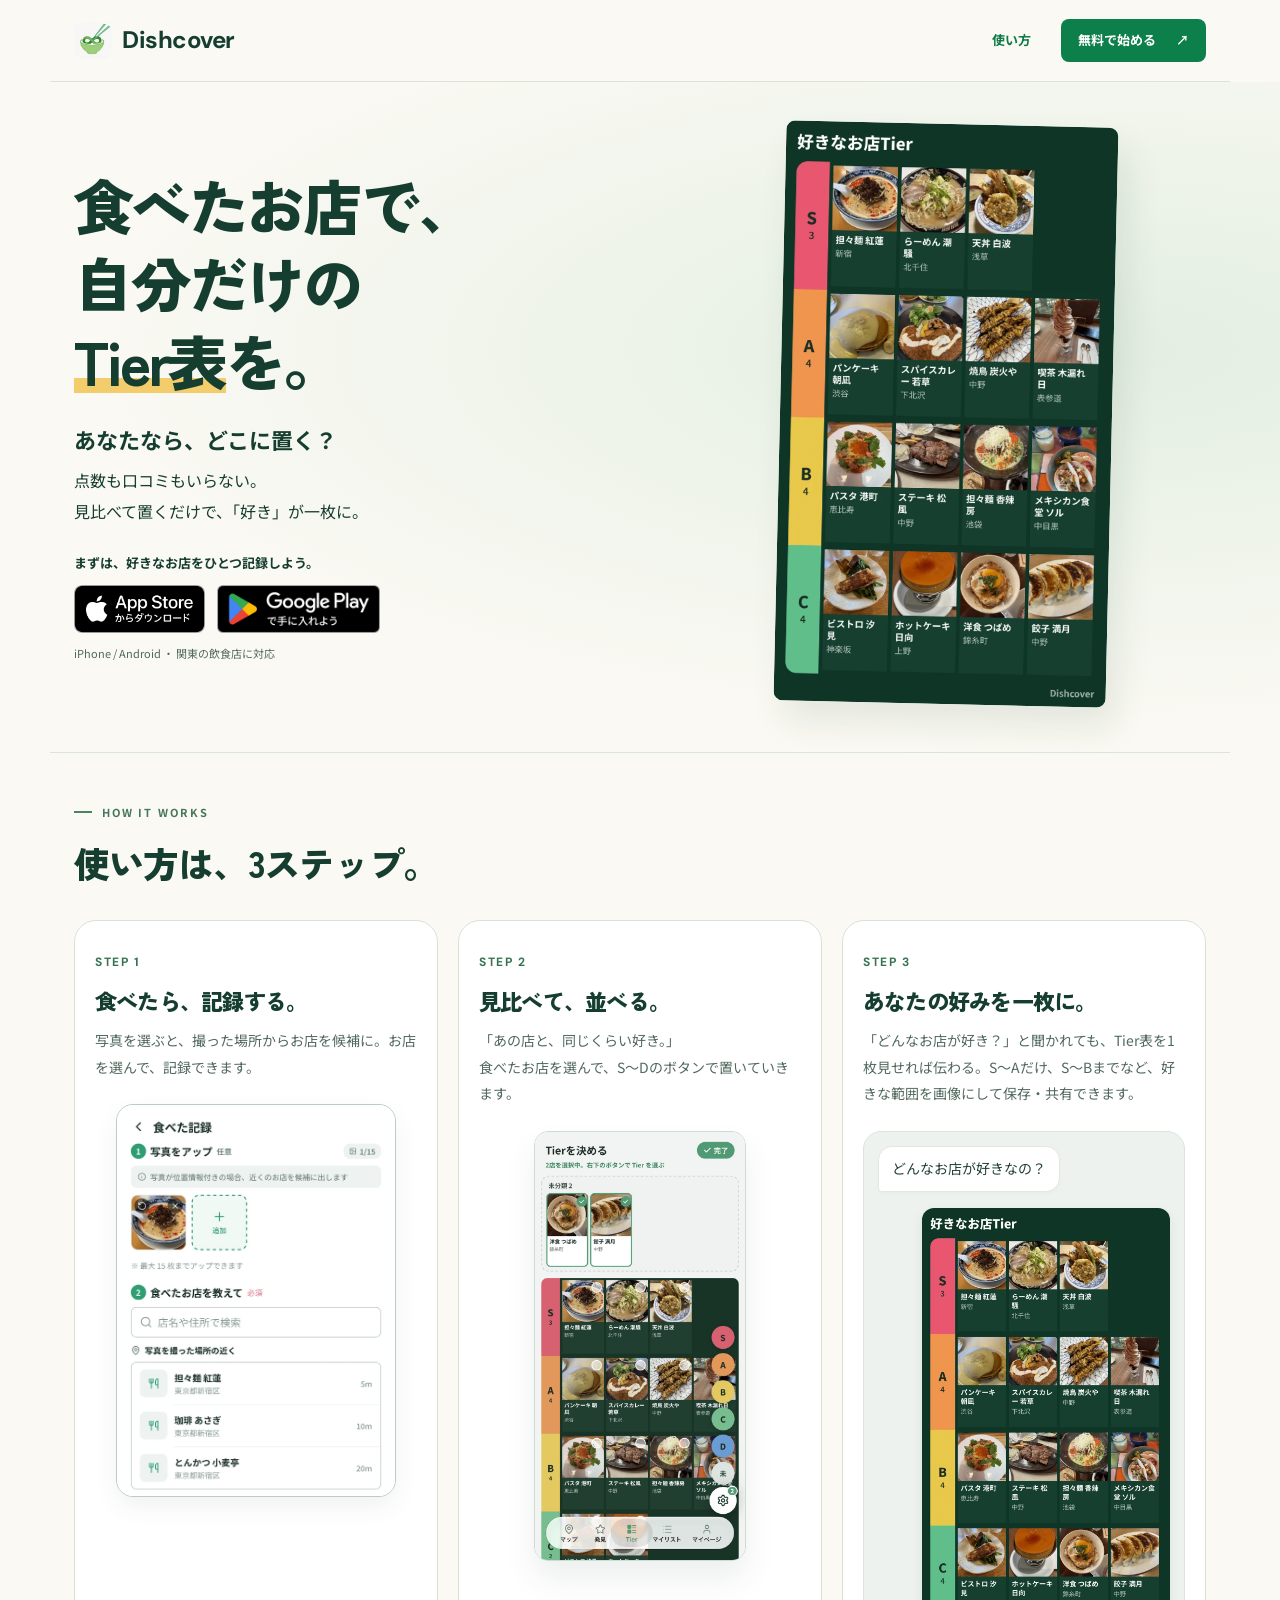
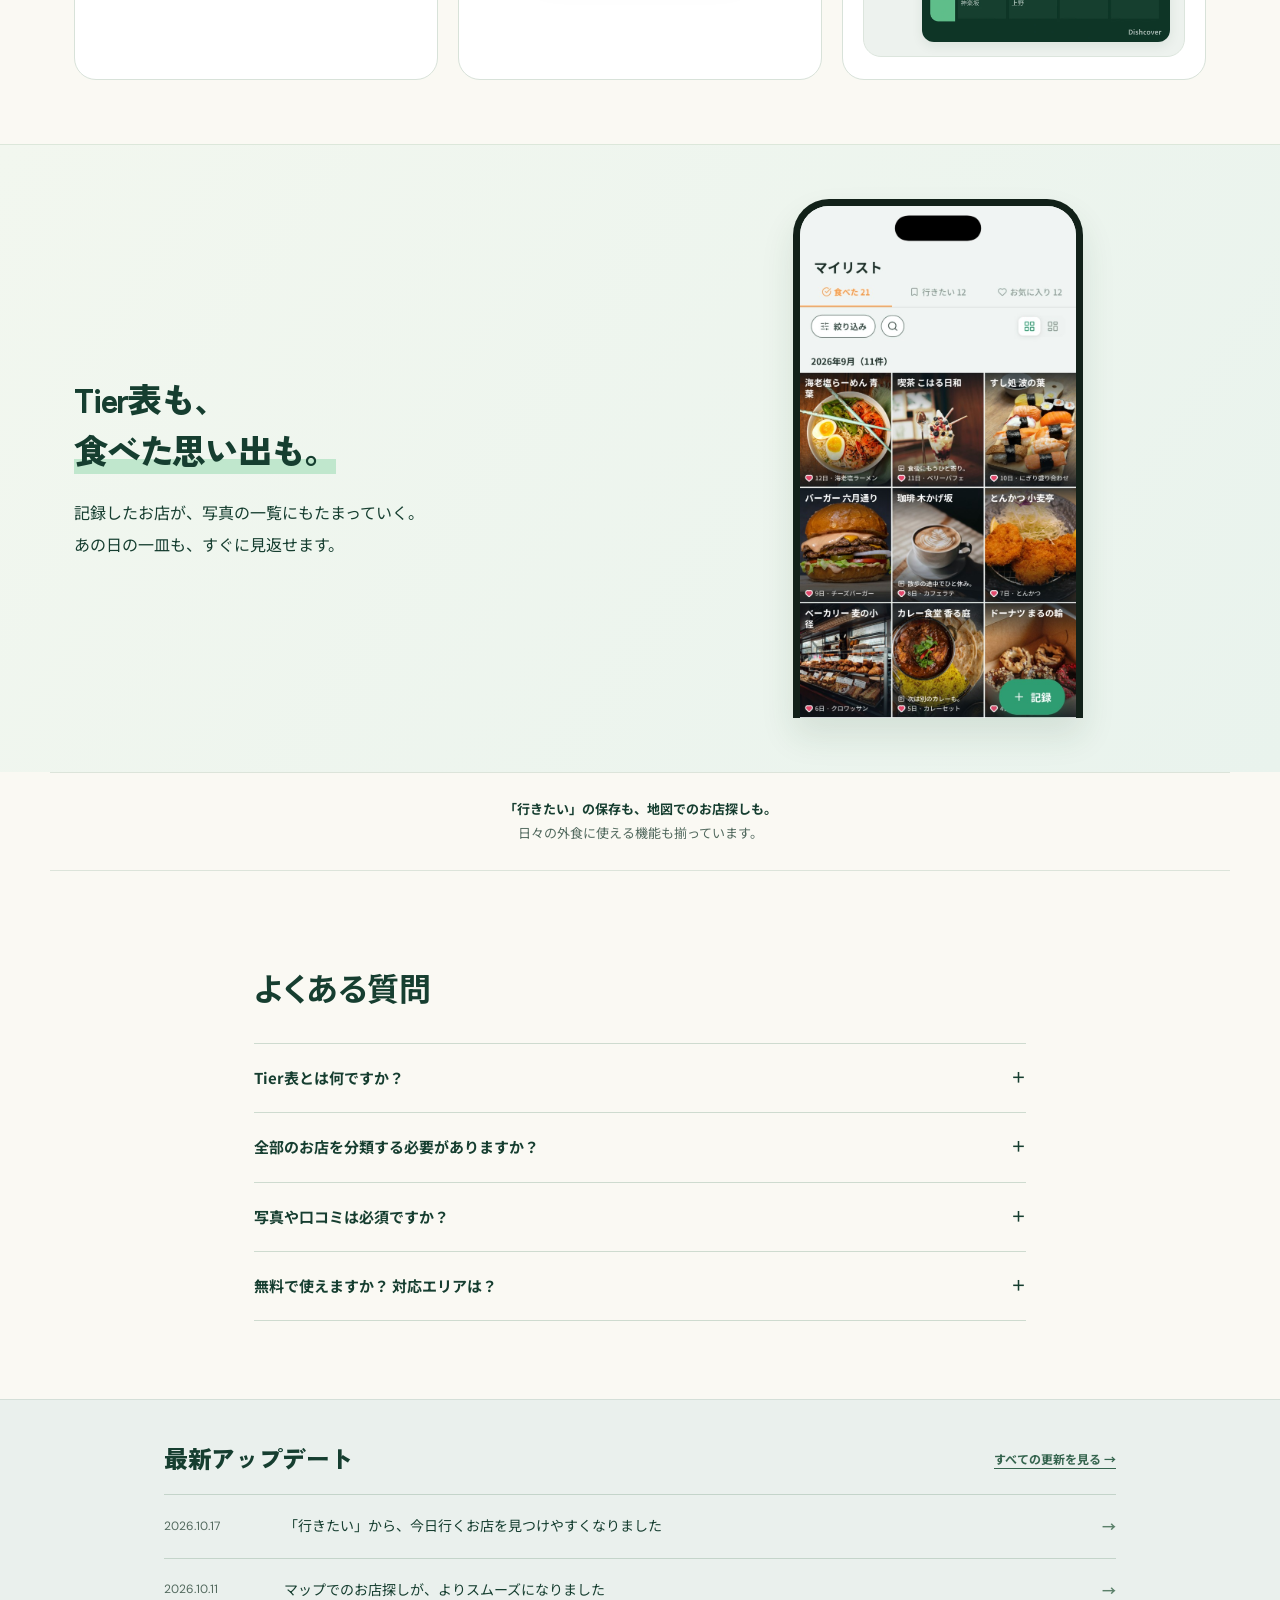
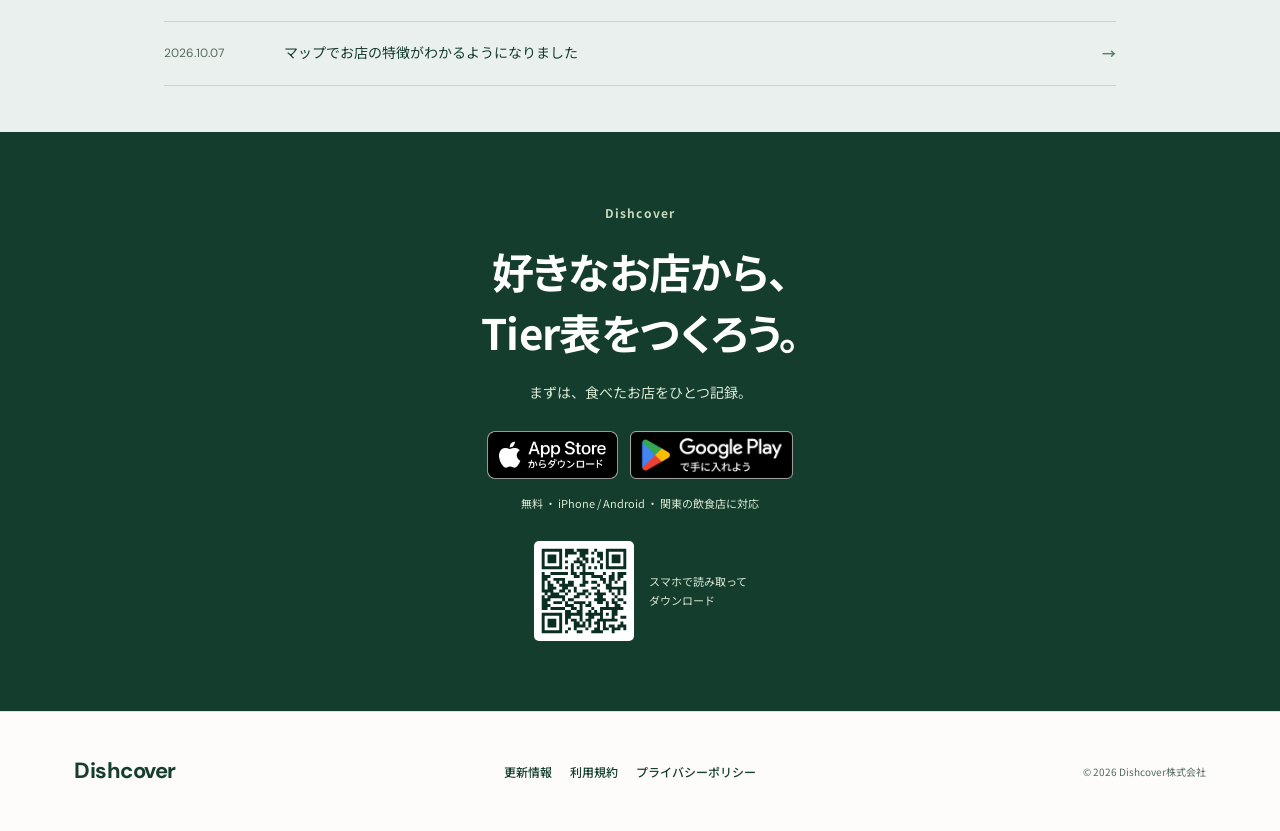
==== commit 576fbe20: "1104 Tier表リリース" ====
--- a/index.html
+++ b/index.html
@@ -5,31 +5,34 @@
 <meta name="facebook-domain-verification" content="tnxk6fxmhl5fqzxq29kn7em42aedzr" />
 <meta name="viewport" content="width=device-width, initial-scale=1.0">
 <meta name="color-scheme" content="light only">
-<title>Dishcover（ディシュカバー）｜あの店が好きなら、この店も。</title>
-<meta name="description" content="Dishcoverは、食べて気に入った店をもとに、あなたが好きそうな店を探して届ける無料のグルメアプリ。好きな店に似た店や、好みの方向が近い店が届くので、眺めているうちに行きたい店が増えていきます。関東の飲食店に対応。">
+<title>Dishcover｜食べたお店で、自分だけのTier表を。</title>
+<meta name="description" content="食べたお店を写真で記録して、自分だけの「好きなお店Tier」を作ろう。食べたお店を見比べてS〜Dに並べ、画像で保存・共有。口コミ不要の無料グルメ記録アプリ。関東の飲食店に対応。">
 <meta property="og:type" content="website">
-<meta property="og:title" content="Dishcover（ディシュカバー）｜あの店が好きなら、この店も。">
-<meta property="og:description" content="Dishcoverは、食べて気に入った店をもとに、あなたが好きそうな店を探して届ける無料のグルメアプリ。好きな店に似た店や、好みの方向が近い店が届くので、眺めているうちに行きたい店が増えていきます。関東の飲食店に対応。">
-<meta property="og:image" content="https://dishcover.jp/assets/ogp-discover-20261023.jpg">
+<meta property="og:title" content="Dishcover｜食べたお店で、自分だけのTier表を。">
+<meta property="og:description" content="食べたお店を写真で記録して、自分だけの「好きなお店Tier」を作ろう。食べたお店を見比べてS〜Dに並べ、画像で保存・共有。口コミ不要の無料グルメ記録アプリ。関東の飲食店に対応。">
+<meta property="og:image" content="https://dishcover.jp/assets/ogp-tier-20261029.png">
 <meta property="og:url" content="https://dishcover.jp/">
 <link rel="canonical" href="https://dishcover.jp/">
 <meta property="og:site_name" content="Dishcover">
 <meta name="twitter:card" content="summary_large_image">
-<meta name="twitter:title" content="Dishcover（ディシュカバー）｜あの店が好きなら、この店も。">
-<meta name="twitter:description" content="Dishcoverは、食べて気に入った店をもとに、あなたが好きそうな店を探して届ける無料のグルメアプリ。好きな店に似た店や、好みの方向が近い店が届くので、眺めているうちに行きたい店が増えていきます。関東の飲食店に対応。">
-<meta name="twitter:image" content="https://dishcover.jp/assets/ogp-discover-20261023.jpg">
+<meta name="twitter:title" content="Dishcover｜食べたお店で、自分だけのTier表を。">
+<meta name="twitter:description" content="食べたお店を写真で記録して、自分だけの「好きなお店Tier」を作ろう。食べたお店を見比べてS〜Dに並べ、画像で保存・共有。口コミ不要の無料グルメ記録アプリ。関東の飲食店に対応。">
+<meta name="twitter:image" content="https://dishcover.jp/assets/ogp-tier-20261029.png">
 <link rel="icon" href="favicon.ico">
 <link rel="icon" type="image/png" sizes="32x32" href="favicon-32.png">
 <link rel="apple-touch-icon" sizes="180x180" href="apple-touch-icon.png">
 <meta name="theme-color" content="#f6faf5">
-<script>document.documentElement.classList.add('js');</script>
+
 <link rel="preconnect" href="https://fonts.googleapis.com">
 <link rel="preconnect" href="https://fonts.gstatic.com" crossorigin>
 <link href="https://fonts.googleapis.com/css2?family=Zen+Kaku+Gothic+New:wght@500;700;900&family=Noto+Sans+JP:wght@400;500;700&family=DM+Sans:ital,opsz,wght@0,9..40,500;0,9..40,700&display=swap" rel="stylesheet">
 <link rel="stylesheet" href="assets/css/common.css">
-<link rel="stylesheet" href="assets/css/lp.css">
+<link rel="stylesheet" href="assets/css/tier-lp.css">
+<link rel="stylesheet" href="assets/css/tier-samples.css">
+<link rel="stylesheet" href="assets/css/tier-steps.css">
 <!-- ===== Meta Pixel : base code ===== -->
 <script>
+  if (location.protocol !== 'file:' && !['localhost','127.0.0.1','::1'].includes(location.hostname)) {
   !function(f,b,e,v,n,t,s)
   {if(f.fbq)return;n=f.fbq=function(){n.callMethod?
   n.callMethod.apply(n,arguments):n.queue.push(arguments)};
@@ -38,8 +41,9 @@
   t.src=v;s=b.getElementsByTagName(e)[0];
   s.parentNode.insertBefore(t,s)}(window, document,'script',
   'https://connect.facebook.net/en_US/fbevents.js');
-  fbq('init', '1683698942934009');   // ← 発行したピクセルIDに差し替え
+  fbq('init', '1683698942934009');
   fbq('track', 'PageView');
+  }
 </script>
 <noscript><img height="1" width="1" style="display:none"
   src="https://www.facebook.com/tr?id=1683698942934009&ev=PageView&noscript=1"/></noscript>
@@ -53,259 +57,37 @@
                  : href.indexOf('play.google.com') > -1 ? 'android'
                  : 'other';
     if (window.fbq) {
-      fbq('trackCustom', 'StoreClick', { platform: platform, source: 'lp' });
+      fbq('trackCustom', 'StoreClick', { platform: platform, source: 'lp', placement: a.dataset.placement || 'unknown', variant: 'tier_20261029' });
     }
   }, true);
 </script>
 </head>
 <body>
-
-<nav class="wrap nav" aria-label="グローバル">
-  <a class="brand" href="https://dishcover.jp/" aria-label="Dishcover トップ"><img src="assets/logo-icon.png" alt="" width="38" height="38">Dishcover</a>
-  <a href="#download" class="btn">無料でダウンロード</a>
-</nav>
-
-<!-- ===== HERO ===== -->
-<header class="hero">
-  <div class="wrap hero-grid">
-    <div>
-      <span class="hero-kicker reveal"><b>無料</b>関東の飲食店に対応</span>
-      <h1 class="h1 reveal d1"><span class="mk">あの店</span>が好きなら、<br>この店も。</h1>
-      <p class="hero-sub reveal d2">食べて気に入った店を、お気に入りに。<br>その店をもとに、<br class="xs-br"><strong>あなたが好きそうな店</strong>を<span class="nb">探して届けます。</span></p>
-      <div class="hero-cta badges reveal d3">
-        <a class="store-badge" href="https://apps.apple.com/jp/app/id6761677783" target="_blank" rel="noopener" aria-label="App Storeでダウンロード"><img src="assets/badge-appstore-trim.png" alt="App Store でダウンロード" width="160" height="48"></a>
-        <a class="store-badge" href="https://play.google.com/store/apps/details?id=jp.dishcover.app" target="_blank" rel="noopener" aria-label="Google Playで手に入れる"><img src="assets/badge-googleplay-trim.png" alt="Google Play で手に入れる" width="162" height="48"></a>
-      </div>
-    </div>
-
-    <div class="hero-visual reveal d2">
-      <!-- 発見タブの実スクリーンショット（2026/10/23撮影・撮影用の架空の店） -->
-      <div class="hero-art" role="img" aria-label="発見タブの画面。あなたのお気に入り「担々麺 紅蓮」から点線が伸び、「担々麺 紅蓮にとても似てる」のラベル付きで、店名・紹介文・料理写真・最寄り駅・予算が並ぶ">
-      <div class="fav-ticket" aria-hidden="true">
-        <div class="tk-head">あなたのお気に入り</div>
-        <div class="tk-body">
-          <div class="ph" style="--iw:400;--x:0;--y:0;--w:400;--h:400"><img src="assets/images/fav-guren-20261023.jpg" alt="" loading="eager" decoding="async"></div>
-          <div>
-            <div class="tk-name"><svg class="heart" viewBox="0 0 24 24" fill="currentColor" aria-hidden="true"><path d="M12 21s-7.5-4.6-9.6-9.3C.9 8.3 3 4.6 6.6 4.6c2 0 3.5 1.2 5.4 3.2 1.9-2 3.4-3.2 5.4-3.2 3.6 0 5.7 3.7 4.2 7.1C19.5 16.4 12 21 12 21z"/></svg>担々麺 紅蓮</div>
-            <div class="tk-sub">食べて、気に入った店</div>
-          </div>
-        </div>
-      </div>
-      <svg class="fav-link" aria-hidden="true"><path id="fav-path" d=""/><circle id="fav-dot" r="3.5" cx="-10" cy="-10"/></svg>
-      <div class="phone">
-        <div class="screen">
-          <span class="island" aria-hidden="true"></span>
-          <div class="sbar" aria-hidden="true"></div>
-          <div class="shotwrap" aria-hidden="true"><img src="assets/images/discover-feed-20261023.webp" alt="" loading="eager" decoding="async"><span class="lbl-hit" id="fav-target"></span></div>
-        </div>
-      </div>
-      </div>
-    </div>
-  </div>
-</header>
-
-<!-- ===== WHY ===== -->
-<section class="insight sec" aria-labelledby="insight-h">
-  <div class="wrap">
-    <div class="insight-head reveal">
-      <span class="eyebrow">Why Dishcover</span>
-      <h2 id="insight-h" class="h2">店との出会い方を、<br class="sp-br">変える。</h2>
-    </div>
-    <div class="why">
-      <div class="why-row why-solo reveal">
-        <div class="why-txt">
-          <span class="why-n">01</span>
-          <h3>行きたい店は、<br class="sp-br">偶然にしか増えない。</h3>
-          <p>SNSやテレビでたまたま見かけて、保存する。<br>行きたい店が増えるのは、そんなときくらい。<br>いざ「今日どこ行こう」となると、<br class="pc-br"><span class="nb">選ぶには全然足りない。</span></p>
-        </div>
-      </div>
-
-      <div class="why-row reveal">
-        <div class="why-txt">
-          <span class="why-n">02</span>
-          <h3>好きな店が、<br>次の行きたい店を<br class="sp-br">連れてくる。</h3>
-          <p>好きな店に似た店や、<span class="nb">好みの方向が近い店が届きます。</span><br>眺めているうちに、<span class="nb">行きたい店が増えていきます。</span></p>
-        </div>
-        <div class="why-art">
-          <div class="flow" role="img" aria-label="お気に入りの店「パンケーキ 朝凪」から矢印が伸び、発見タブに「パンケーキ 朝凪にとても似てる」「パンケーキ 朝凪好きに合いそう」のラベル付きで、店名・紹介文・写真が並ぶ">
-            <div class="fav-card" aria-hidden="true">
-              <div class="tk-head">あなたのお気に入り</div>
-              <span class="ph" style="--iw:400;--x:0;--y:0;--w:400;--h:400"><img src="assets/images/fav-asanagi-20261023.jpg" alt="" loading="lazy" decoding="async"></span>
-              <div>
-                <div class="tk-name"><svg class="heart" viewBox="0 0 24 24" fill="currentColor" aria-hidden="true"><path d="M12 21s-7.5-4.6-9.6-9.3C.9 8.3 3 4.6 6.6 4.6c2 0 3.5 1.2 5.4 3.2 1.9-2 3.4-3.2 5.4-3.2 3.6 0 5.7 3.7 4.2 7.1C19.5 16.4 12 21 12 21z"/></svg>パンケーキ 朝凪</div>
-                <div class="tk-sub">食べて、気に入った店</div>
-              </div>
-            </div>
-            <div class="flow-arrow" aria-hidden="true"><svg viewBox="0 0 30 30" fill="none" stroke="currentColor" stroke-width="2.2" stroke-linecap="round" stroke-linejoin="round"><path d="M3 15h21" stroke-dasharray="3 4"/><path d="M18 8l7 7-7 7"/></svg></div>
-            <div class="feedbox" aria-hidden="true">
-              <div class="fb-cards"><div class="fb-card"><img src="assets/images/why-card-hyuga-20261023.webp" alt="" loading="lazy" decoding="async"></div><div class="fb-card"><img src="assets/images/why-card-komorebi-20261023.webp" alt="" loading="lazy" decoding="async"></div></div>
-            </div>
-          </div>
-        </div>
-      </div>
-
-    </div>
-  </div>
-</section>
-
-<!-- ===== STEPS ===== -->
-<section class="sec" id="how" aria-labelledby="how-h">
-  <div class="wrap">
-    <div class="reveal" style="max-width:720px">
-      <span class="eyebrow">How it works</span>
-      <h2 id="how-h" class="h2">使い方は、<br class="sp-br">3ステップ。</h2>
-    </div>
-    <div class="steps">
-      <article class="step reveal d1">
-        <span class="step-num">STEP 1</span>
-        <h3>食べたら、<br class="sp-br">記録する。</h3>
-        <p>写真を選ぶと、撮った場所から<span class="nb">店が候補に。</span><br class="sp-br"><span class="nb">採点・口コミは不要です。</span></p>
-        <div class="step-shot">
-          <div class="mini"><div class="mscr"><div class="chrome" aria-hidden="true"></div><div class="ph" style="--iw:1206;--x:0;--y:300;--w:1206;--h:1420"><img src="assets/images/record-suggest-20261023.webp" alt="記録画面。位置情報付きの写真を追加すると、撮った場所の近くの店が候補として並ぶ" loading="lazy" decoding="async"></div></div></div>
-        </div>
-      </article>
-      <article class="step reveal d2">
-        <span class="step-num">STEP 2</span>
-        <h3>好きな店は、<br class="sp-br"><span class="nb">お気に入りに。</span></h3>
-        <p>記録のときに、<span class="nb">スイッチをひとつ。</span></p>
-        <div class="step-shot">
-          <div class="mini"><div class="mscr"><div class="chrome" aria-hidden="true"></div><div class="ph" style="--iw:1206;--x:0;--y:950;--w:1206;--h:1420"><img src="assets/images/record-favorite-20261023.webp" alt="記録画面。食べたお店「パンケーキ 朝凪」を選び、「お気に入りのお店」のスイッチをオンにしている" loading="lazy" decoding="async"></div></div></div>
-        </div>
-      </article>
-      <article class="step reveal d3">
-        <span class="step-num">STEP 3</span>
-        <h3>あなた好みの店が、<span class="nb">届く。</span></h3>
-        <p>似ている店が、紹介文つきで<span class="nb">発見タブに。</span></p>
-        <div class="step-shot bot">
-          <div class="mini bot"><div class="mscr"><div class="ph" style="--iw:1206;--x:0;--y:1000;--w:1206;--h:1578"><img src="assets/images/discover-feed-20261023.webp" alt="画面下のタブバーで「発見」を開くと、お気に入りに似ている店がラベル付きで並ぶ" loading="lazy" decoding="async"></div><i class="tap" aria-hidden="true" style="left:39.5%;top:91.9%"></i></div></div>
-        </div>
-      </article>
-    </div>
-  </div>
-</section>
-
-<!-- ===== COLLECTION ===== -->
-<section class="sec" id="record" aria-labelledby="col-h" style="background:var(--green-tint);border-top:1px solid var(--line);border-bottom:1px solid var(--line)">
-  <div class="wrap">
-    <div class="rec-row">
-      <div class="rec-text reveal">
-        <span class="eyebrow">Collection</span>
-        <h2 id="col-h" class="h2">記録は、<br>お店コレクションに。</h2>
-        <p class="lead">食べた店が、写真で並ぶ。<br>あの日の一皿も、すぐに見返せます。</p>
-      </div>
-      <div class="rec-media reveal d1">
-        <div class="rec-shots">
-          <div class="shot a"><div class="scr"><div class="chrome" aria-hidden="true"></div><div class="ph" style="--iw:720;--x:0;--y:120;--w:720;--h:1290"><img src="assets/images/mylist-ate-release2.jpg" alt="食べた店の写真が月ごとに3列で並ぶマイリスト" loading="lazy" decoding="async"></div></div></div>
-          <div class="shot b"><div class="scr"><div class="chrome" aria-hidden="true"></div><div class="ph" style="--iw:1206;--x:38;--y:200;--w:1130;--h:2160"><img src="assets/images/visit-history-20261023.webp" alt="1つの店の訪問履歴。訪問日ごとに食べたものと写真が並ぶ" loading="lazy" decoding="async"></div></div></div>
-        </div>
-      </div>
-    </div>
-  </div>
-</section>
-
-<!-- ===== UPDATES ===== -->
-<section class="sec" id="updates" aria-labelledby="upd-h">
-  <div class="wrap">
-    <div class="upd reveal">
-      <div class="upd-head">
-        <div><span class="eyebrow">What's new</span><h2 id="upd-h" class="h2">最新アップデート</h2></div>
-        <a href="updates.html" class="upd-all">すべての更新を見る →</a>
-      </div>
-      <div class="upd-list">
-        <a class="upd-item" href="updates.html#u20261017"><time datetime="2026-10-17">2026.10.17</time><span>「行きたい」から、今日行くお店を見つけやすくなりました</span></a>
-        <a class="upd-item" href="updates.html#u20261011"><time datetime="2026-10-11">2026.10.11</time><span>マップでのお店探しが、よりスムーズになりました</span></a>
-        <a class="upd-item" href="updates.html#u20261007"><time datetime="2026-10-07">2026.10.07</time><span>マップでお店の特徴がわかるようになりました</span></a>
-      </div>
-    </div>
-  </div>
-</section>
-
-<!-- ===== FAQ ===== -->
-<section class="sec" id="faq" aria-labelledby="faq-h">
-  <div class="wrap">
-    <div class="reveal" style="text-align:center"><span class="eyebrow" style="justify-content:center">FAQ</span><h2 id="faq-h" class="h2">よくある質問</h2></div>
-    <div class="faq reveal d1">
-      <details><summary>利用は無料ですか？<span class="pm" aria-hidden="true">＋</span></summary><div>はい、無料でご利用いただけます。App Store / Google Play からインストールして、アカウント登録頂ければ、すぐに使い始められます。</div></details>
-      <details><summary>口コミを書く必要はありますか？<span class="pm" aria-hidden="true">＋</span></summary><div>ありません。食べたお店を選んで記録できます。写真・食べたもの・訪問日・コメントは任意なので、残したい項目だけ入力してください。</div></details>
-      <details><summary>コメントは他の人に公開されますか？<span class="pm" aria-hidden="true">＋</span></summary><div>コメントは非公開のメモで、あなたにしか見えません。感想や次に食べたいメニューなど、自分のために自由に残せます。</div></details>
-      <details><summary>対応エリアはどこですか？<span class="pm" aria-hidden="true">＋</span></summary><div>関東エリアの飲食店に対応しています。対応エリアは順次拡大予定です。</div></details>
-    </div>
-  </div>
-</section>
-
-<!-- ===== DOWNLOAD ===== -->
-<section class="sec" id="download" aria-labelledby="dl-h">
-  <div class="wrap">
-    <div class="dl reveal">
-      <span class="eyebrow" style="justify-content:center">Get started</span>
-      <h2 id="dl-h" class="h2"><span class="nb">今すぐ無料で</span><span class="nb">始める。</span></h2>
-      <div class="badges">
-        <a class="store-badge" href="https://apps.apple.com/jp/app/id6761677783" target="_blank" rel="noopener" aria-label="App Storeでダウンロード"><img src="assets/badge-appstore-trim.png" alt="App Store でダウンロード" width="160" height="48"></a>
-        <a class="store-badge" href="https://play.google.com/store/apps/details?id=jp.dishcover.app" target="_blank" rel="noopener" aria-label="Google Playで手に入れる"><img src="assets/badge-googleplay-trim.png" alt="Google Play で手に入れる" width="162" height="48"></a>
-      </div>
-      <div><span class="area"><b>対応エリア</b><span>関東エリアの飲食店に対応。順次拡大予定です。</span></span></div>
-      <div class="qr">
-        <div class="box"><img src="assets/qr-download.svg" alt="DishcoverをスマホでダウンロードするQRコード"></div>
-        <span>スマホでQRを読み取ってインストールできます。</span>
-      </div>
-    </div>
-  </div>
-</section>
-
-<footer>
-  <div class="wrap">
-    <div class="flinks"><a href="updates.html">更新情報</a><a href="terms.html">利用規約</a><a href="privacy.html">プライバシーポリシー</a></div>
-    <p class="copy">© 2026 Dishcover株式会社</p>
-  </div>
-</footer>
-
-<div class="mobile-cta">
-  <div class="badges">
-    <a class="store-badge" href="https://apps.apple.com/jp/app/id6761677783" target="_blank" rel="noopener" aria-label="App Storeでダウンロード"><img src="assets/badge-appstore-trim.png" alt="App Store でダウンロード" width="133" height="40"></a>
-    <a class="store-badge" href="https://play.google.com/store/apps/details?id=jp.dishcover.app" target="_blank" rel="noopener" aria-label="Google Playで手に入れる"><img src="assets/badge-googleplay-trim.png" alt="Google Play で手に入れる" width="135" height="40"></a>
-  </div>
-</div>
-
-<script>
-(function(){
-  var reduce = window.matchMedia && window.matchMedia('(prefers-reduced-motion: reduce)').matches;
-  var els = document.querySelectorAll('.reveal');
-  if (reduce || !('IntersectionObserver' in window)) { els.forEach(function(e){e.classList.add('in');}); return; }
-  var io = new IntersectionObserver(function(entries){
-    entries.forEach(function(e){ if(e.isIntersecting){ e.target.classList.add('in'); io.unobserve(e.target); } });
-  }, { threshold: 0.1, rootMargin: '0px 0px -6% 0px' });
-  els.forEach(function(e){ io.observe(e); });
-})();
-/* スマホ固定バー：ヒーローのストアバッジが画面外に出たときだけ表示 */
-(function(){
-  var bar = document.querySelector('.mobile-cta'), hero = document.querySelector('.hero-cta');
-  if (!bar) return;
-  if (!hero || !('IntersectionObserver' in window)) { bar.classList.add('show'); return; }
-  var io = new IntersectionObserver(function(entries){
-    var e = entries[entries.length - 1];
-    bar.classList.toggle('show', !e.isIntersecting);
-  }, { threshold: 0 });
-  io.observe(hero);
-})();
-/* ヒーロー：「あなたのお気に入り」カード → 1枚目の発見カードのラベル を点線でつなぐ */
-(function(){
-  var art = document.querySelector('.hero-art'), tk = document.querySelector('.fav-ticket'),
-      tg = document.getElementById('fav-target'), path = document.getElementById('fav-path'), dot = document.getElementById('fav-dot');
-  if (!art || !tk || !tg || !path) return;
-  function draw(){
-    var a = art.getBoundingClientRect(), t = tk.getBoundingClientRect(), g = tg.getBoundingClientRect();
-    var x1 = t.left + t.width * .5 - a.left, y1 = t.bottom - a.top - 2;
-    var x2 = g.left - a.left - 6, y2 = g.top + g.height * .5 - a.top;
-    if (x2 <= x1) { x1 = t.left + t.width * .3 - a.left; }
-    var c1y = y1 + (y2 - y1) * .6, c2y = y1 + (y2 - y1) * .4;
-    path.setAttribute('d', 'M' + x1 + ' ' + y1 + ' C' + x1 + ' ' + c1y + ' ' + x2 + ' ' + c2y + ' ' + x2 + ' ' + y2);
-    dot.setAttribute('cx', x2); dot.setAttribute('cy', y2);
-  }
-  draw();
-  window.addEventListener('resize', draw);
-  window.addEventListener('load', draw);
-  if (document.fonts && document.fonts.ready) document.fonts.ready.then(draw);
-})();
-</script>
-</body>
-</html>
+<a class="skip" href="#main">本文へ移動</a>
+<nav class="wrap nav" aria-label="メインナビゲーション"><a class="brand" href="./" aria-label="Dishcover トップ"><img src="assets/logo-icon.png" alt="" width="38" height="38">Dishcover</a><a class="nav-link" href="#how">使い方</a><a class="btn" href="#download">無料で始める <span aria-hidden="true">↗</span></a></nav>
+<main id="main">
+<header class="hero"><div class="wrap hero-grid">
+<div class="hero-text"><h1>食べたお店で、<br>自分だけの<br><span class="tier-word">Tier表</span>を。</h1><p class="hero-question">あなたなら、どこに置く？</p><p class="hero-copy">点数も口コミもいらない。<br>見比べて置くだけで、「好き」が一枚に。</p></div>
+<figure class="hero-visual"><img class="tier-hero-image" src="assets/images/tier-share-20261103.webp" alt="好きなお店Tierの例" width="920" height="1610" fetchpriority="high" decoding="async"></figure>
+<div class="hero-cta"><p class="cta-caption">まずは、好きなお店をひとつ記録しよう。</p><div class="badges" aria-label="無料ダウンロード"><a class="store-badge" data-placement="hero" href="https://apps.apple.com/jp/app/id6761677783" target="_blank" rel="noopener" aria-label="App Storeでダウンロード"><img src="assets/badge-appstore-trim.png" alt="App Storeでダウンロード" width="160" height="48"></a><a class="store-badge" data-placement="hero" href="https://play.google.com/store/apps/details?id=jp.dishcover.app" target="_blank" rel="noopener" aria-label="Google Playで手に入れる"><img src="assets/badge-googleplay-trim.png" alt="Google Playで手に入れる" width="162" height="48"></a></div><p class="area-note">iPhone / Android ・ 関東の飲食店に対応</p></div>
+</div></header>
+<section class="how-section wrap" id="how" aria-labelledby="how-title"><p class="section-label how-eyebrow">HOW IT WORKS</p><h2 id="how-title">使い方は、3ステップ。</h2><ol class="steps-grid">
+<li class="step-card"><div class="step-copy"><span class="step-label">STEP 1</span><h3>食べたら、記録する。</h3><p>写真を選ぶと、撮った場所からお店を候補に。お店を選んで、記録できます。</p></div><div class="step-media"><figure class="record-visual"><img class="record-actual-image" src="assets/images/record-review-20261103.webp" alt="写真を選び、撮影場所の近くのお店から選んで記録する画面" width="600" height="843" loading="lazy" decoding="async"></figure></div></li>
+<li class="step-card"><div class="step-copy"><span class="step-label">STEP 2</span><h3>見比べて、並べる。</h3><p>「あの店と、同じくらい好き。」<br>食べたお店を選んで、S〜Dのボタンで置いていきます。</p></div><div class="step-media"><figure class="phone-figure tier-decide-visual"><img class="tier-decide-image" src="assets/images/tier-decide-20261103.webp" alt="Tierを決める画面" width="700" height="1426" loading="lazy" decoding="async"></figure></div></li>
+<li class="step-card"><div class="step-copy"><span class="step-label">STEP 3</span><h3>あなたの好みを一枚に。</h3><p>「どんなお店が好き？」と聞かれても、Tier表を1枚見せれば伝わる。S〜Aだけ、S〜Bまでなど、好きな範囲を画像にして保存・共有できます。</p></div><div class="step-media"><figure class="tier-chat" aria-label="好みを聞かれて、Tier表の画像で返信するチャットの例"><p class="tier-chat-message" aria-label="相手からのメッセージ">どんなお店が好きなの？</p><div class="tier-chat-reply"><img class="tier-share-image" src="assets/images/tier-share-20261103.webp" alt="自分からの返信として共有した、好きなお店Tierの例" width="920" height="1610" loading="lazy" decoding="async"></div></figure></div></li>
+</ol></section>
+<section class="collection-section" aria-labelledby="collection-title"><div class="wrap feature collection-feature"><div class="feature-copy"><h2 id="collection-title">Tier表も、<br><span>食べた思い出も。</span></h2><p>記録したお店が、写真の一覧にもたまっていく。<br>あの日の一皿も、すぐに見返せます。</p></div><figure class="collection-visual"><div class="collection-phone"><div class="collection-crop"><img src="assets/images/mylist-ate-release2.jpg" alt="食べたお店が料理写真と店名で並び、訪問日や食べたメニューを見返せるマイリストの画面例" loading="lazy" decoding="async" width="720" height="1565"></div></div></figure></div></section>
+<aside class="map-note wrap" aria-label="その他の機能"><p><strong>「行きたい」の保存も、地図でのお店探しも。</strong><br>日々の外食に使える機能も揃っています。</p></aside>
+<section class="faq-section wrap" aria-labelledby="faq-title"><h2 id="faq-title">よくある質問</h2><div class="faq">
+<details><summary>Tier表とは何ですか？</summary><p>自分の食べたお店を、S・A・B・C・Dの5つのTierに分けて並べた表です。どのお店をどこに置くかは、あなたの自由。同じTierに置けるお店の数に制限はありません。</p></details>
+<details><summary>全部のお店を分類する必要がありますか？</summary><p>ありません。食べたお店は、まず未分類に入ります。好きなお店から少しずつ分類でき、迷うお店は未分類のまま残せます。</p></details>
+<details><summary>写真や口コミは必須ですか？</summary><p>どちらも必須ではありません。写真がないお店もTier表に入れられます。写真を残すと、食べた料理と一緒に振り返れます。</p></details>
+<details><summary>無料で使えますか？ 対応エリアは？</summary><p>無料でご利用いただけます。関東エリアの飲食店に対応しています。アプリをダウンロードして、アカウント登録後に使い始められます。</p></details>
+</div></section>
+<div class="updates-band"><section id="updates" class="updates-section wrap" aria-labelledby="updates-title"><div class="updates-heading"><h2 id="updates-title">最新アップデート</h2><a href="updates.html">すべての更新を見る <span aria-hidden="true">→</span></a></div><div class="updates-list"><a href="updates.html#u20261017"><time datetime="2026-10-17">2026.10.17</time><span>「行きたい」から、今日行くお店を見つけやすくなりました</span><b aria-hidden="true">→</b></a><a href="updates.html#u20261011"><time datetime="2026-10-11">2026.10.11</time><span>マップでのお店探しが、よりスムーズになりました</span><b aria-hidden="true">→</b></a><a href="updates.html#u20261007"><time datetime="2026-10-07">2026.10.07</time><span>マップでお店の特徴がわかるようになりました</span><b aria-hidden="true">→</b></a></div></section></div>
+<section id="download" class="download-section"><div class="wrap"><p class="section-label">Dishcover</p><h2>好きなお店から、<br>Tier表をつくろう。</h2><p>まずは、食べたお店をひとつ記録。</p><div class="badges" aria-label="無料ダウンロード"><a class="store-badge" data-placement="bottom" href="https://apps.apple.com/jp/app/id6761677783" target="_blank" rel="noopener" aria-label="App Storeでダウンロード"><img loading="lazy" src="assets/badge-appstore-trim.png" alt="App Storeでダウンロード" width="160" height="48"></a><a class="store-badge" data-placement="bottom" href="https://play.google.com/store/apps/details?id=jp.dishcover.app" target="_blank" rel="noopener" aria-label="Google Playで手に入れる"><img loading="lazy" src="assets/badge-googleplay-trim.png" alt="Google Playで手に入れる" width="162" height="48"></a></div><p class="area-note">無料 ・ iPhone / Android ・ 関東の飲食店に対応</p><div class="qr"><img loading="lazy" src="assets/qr-download.svg" width="100" height="100" alt="スマホでDishcoverをダウンロードするQRコード"><span>スマホで読み取って<br>ダウンロード</span></div></div></section>
+</main>
+<footer><div class="wrap"><a class="brand" href="./">Dishcover</a><div class="flinks"><a href="updates.html">更新情報</a><a href="terms.html">利用規約</a><a href="privacy.html">プライバシーポリシー</a></div><p class="copy">© 2026 Dishcover株式会社</p></div></footer>
+<div class="mobile-cta" aria-label="アプリをダウンロード"><div class="badges" aria-label="無料ダウンロード"><a class="store-badge" data-placement="sticky" href="https://apps.apple.com/jp/app/id6761677783" target="_blank" rel="noopener" aria-label="App Storeでダウンロード"><img loading="lazy" src="assets/badge-appstore-trim.png" alt="App Storeでダウンロード" width="160" height="48"></a><a class="store-badge" data-placement="sticky" href="https://play.google.com/store/apps/details?id=jp.dishcover.app" target="_blank" rel="noopener" aria-label="Google Playで手に入れる"><img loading="lazy" src="assets/badge-googleplay-trim.png" alt="Google Playで手に入れる" width="162" height="48"></a></div></div>
+<script src="assets/js/tier-lp.js"></script>
+</body></html>
--- a/assets/css/tier-lp.css
+++ b/assets/css/tier-lp.css
@@ -0,0 +1,74 @@
+:root{--paper:#faf9f3;--ink:#163e30;--ink-2:#52695e;--heading:'Zen Kaku Gothic New','Noto Sans JP',sans-serif}
+body{background:var(--paper)}
+.wrap{max-width:1180px}.skip{position:absolute;top:-100px;left:12px;background:#fff;padding:10px;z-index:100}.skip:focus{top:10px}.nav{padding-top:19px;padding-bottom:19px;border-bottom:1px solid #dce4da}.nav .brand{margin-right:auto}.nav-link{font-size:13px;font-weight:700;margin-right:14px}.nav .btn{box-shadow:none;border-radius:8px;font-size:13px;padding:10px 17px;gap:20px}
+.hero{padding:42px 0 48px;background:radial-gradient(ellipse at 85% 40%,#e2eee1 0,transparent 65%)}.hero-grid{display:grid;grid-template-columns:.9fr 1.1fr;grid-template-rows:auto auto;column-gap:55px;align-items:center}.hero-text{align-self:end}.kicker{font-size:13px;font-weight:700;display:flex;align-items:center;gap:12px;margin-bottom:23px}.kicker span{border:1px solid #a7bdaa;padding:2px 9px;border-radius:4px;font-size:11px}.hero h1{font-size:clamp(40px,4.8vw,60px);line-height:1.3;letter-spacing:-.045em;font-weight:900}.tier-word{position:relative;display:inline-block;z-index:0}.tier-word:after{content:'';position:absolute;left:0;bottom:6px;width:100%;height:15px;background:#f3cc6b;z-index:-1}.hero-copy{font-size:17px;line-height:1.95;margin-top:22px}.hero-cta{align-self:start;margin-top:25px}.cta-caption{font-size:13px;font-weight:700;margin-bottom:10px}.area-note{font-size:11px;color:var(--ink-2);margin-top:11px}.hero-visual{grid-column:2;grid-row:1/3;margin:0;min-width:0;transform:rotate(1.3deg)}.board-top{display:flex;align-items:center;justify-content:space-between;padding:10px 13px;background:#fff;font-size:13px;font-weight:700;border:1px solid #d1dfd3;border-bottom:0;border-radius:10px 10px 0 0}.board-symbol{font-size:10px;color:#617c6a;letter-spacing:1px}.tier-board{aspect-ratio:1080/1040;overflow:hidden;background:#0f3527}.tier-board img{width:100%;height:auto}.hero-visual .tier-board{box-shadow:10px 20px 35px #103b2418;border-radius:0 0 9px 9px}figcaption{font-size:10px;color:#617568;margin-top:12px;text-align:center;line-height:1.7}.hero-visual figcaption{transform:rotate(-1.3deg)}.benefit-strip{border-top:1px solid #dae3d6;border-bottom:1px solid #dae3d6}.benefit-strip .wrap{display:flex;justify-content:center;gap:100px;padding-top:18px;padding-bottom:18px}.benefit-strip span{font-size:14px;font-weight:700}.benefit-strip b{font-family:var(--latin);font-size:12px;color:#678671;margin-right:12px}.intro{text-align:center;padding-top:72px;padding-bottom:12px}.section-label{font-size:12px;font-weight:700;letter-spacing:.09em;color:#47775b}.intro h2{font-size:34px;line-height:1.5;margin:16px 0}.intro>p:last-child{font-size:15px;line-height:2;color:var(--ink-2)}.feature{display:grid;grid-template-columns:1fr 1fr;gap:85px;align-items:center;padding-top:74px;padding-bottom:74px}.feature-copy{max-width:480px}.step-number{font-family:var(--latin);font-size:12px;color:#527e63;letter-spacing:.16em;font-weight:700}.feature h2{font-size:36px;line-height:1.5;font-weight:900;margin:16px 0 21px}.feature p{font-size:16px;line-height:2}.feature .secondary{font-size:14px;color:var(--ink-2);margin-top:17px}.small-note{display:block;font-size:11px;color:#617568;margin-top:18px}.record-feature{padding-top:55px}.record-visual{margin:0;background:#e6ede2;border-radius:50% 50% 18px 18px;padding:27px 30px 22px;max-width:420px;justify-self:center;width:100%}.visual-note{display:block;text-align:center;font-size:12px;font-weight:700;margin-bottom:18px}.record-frame{height:390px;max-width:260px;margin:auto;overflow:hidden;border:6px solid #233d32;border-radius:26px;box-shadow:0 10px 24px #1c40231a;background:#fff}.record-frame img{width:100%;height:auto}.tier-feature{background:#ecf0e6;border-top:1px solid #dfe6da;border-bottom:1px solid #dfe6da}.phone-figure{margin:0;max-width:310px;width:100%;justify-self:center}.wire-window{aspect-ratio:780/1695;overflow:hidden;border-radius:30px;box-shadow:0 20px 35px #133c2c18}.wire-window img{width:100%;height:auto}.feature-list{list-style:none;padding:0;margin:22px 0;border-top:1px solid #c6d4c6}.feature-list li{font-size:14px;padding:11px 0;border-bottom:1px solid #c6d4c6}.feature-list li:before{content:'✓';margin-right:10px;color:#1f7052;font-weight:700}.share-visual{margin:0;max-width:480px;justify-self:center;transform:rotate(-2deg)}.share-paper{padding:14px;background:#fff;border:1px solid #d6dfd4;box-shadow:9px 15px 0 #e3e9df}.share-paper-head{display:flex;justify-content:space-between;font-size:12px;font-weight:700;padding:0 1px 12px}.share-paper-foot{font-size:12px;text-align:center;padding:16px 0 6px}.share-visual figcaption{transform:rotate(2deg)}.keep-records{background:#eaf1e9;overflow:hidden}.keep-records>.wrap{display:grid;grid-template-columns:1.4fr .6fr;align-items:center;gap:50px;padding-top:40px;max-height:350px}.keep-records h2{font-size:29px;line-height:1.5;margin:13px 0 20px}.keep-records p:last-child{font-size:14px;line-height:2;padding-bottom:40px}.map-window{align-self:start;max-width:240px;height:310px;overflow:hidden;border:6px solid #294136;border-radius:25px 25px 0 0;background:#fff}.map-window img{width:100%}.faq-section{max-width:820px;padding-top:78px;padding-bottom:78px}.faq-section h2{font-size:32px;margin:10px 0 28px}.faq{border-top:1px solid #cedbcf}.faq details{border-bottom:1px solid #cedbcf;padding:0}.faq summary{cursor:pointer;list-style:none;position:relative;font-size:15px;font-weight:700;padding:21px 34px 21px 0}.faq summary::-webkit-details-marker{display:none}.faq summary:after{content:'＋';position:absolute;right:0;top:20px}.faq details[open] summary:after{content:'−'}.faq details p{font-size:14px;color:var(--ink-2);line-height:1.95;padding:0 25px 22px 0}.download-section{background:#143d2e;color:#fff;text-align:center;padding:70px 0}.download-section .section-label{color:#c6d8bd}.download-section h2{font-size:42px;line-height:1.45;margin:18px 0}.download-section>.wrap>p:not(.section-label){font-size:14px;color:#dbe8d6}.download-section .badges{justify-content:center;margin-top:26px}.download-section .area-note{font-size:11px!important;margin-top:15px}.qr{display:flex;justify-content:center;gap:15px;align-items:center;margin-top:28px}.qr img{background:#fff;padding:7px;border-radius:5px}.qr span{text-align:left;font-size:11px;color:#dbe8d6}footer .wrap{display:flex;align-items:center;justify-content:space-between;flex-wrap:wrap;gap:20px}footer .brand{font-size:22px}footer .flinks{margin:0;gap:18px}footer .flinks a{font-size:12px}footer .copy{font-size:10px}.mobile-cta{display:none}#download,#how{scroll-margin-top:20px}
+@media(max-width:900px){.hero-grid{column-gap:25px}.hero h1{font-size:43px}.feature{gap:35px}.feature h2{font-size:30px}.benefit-strip .wrap{gap:50px}.hero-copy{font-size:15px}.badges img{height:42px}.hero .badges{gap:8px}.board-symbol{display:none}.hero-visual{transform:none}.hero-visual figcaption{transform:none}}
+@media(max-width:650px){.wrap{padding-left:22px;padding-right:22px}.nav{padding-top:14px;padding-bottom:14px}.nav .brand{font-size:21px;gap:7px}.brand img{width:30px;height:30px}.nav-link{display:none}.nav .btn{font-size:11px;padding:8px 12px;gap:9px}.hero{padding:27px 0 30px}.hero-grid{display:flex;flex-direction:column;gap:0}.hero-text{align-self:stretch}.kicker{font-size:11px;gap:9px;margin-bottom:14px}.kicker span{font-size:10px}.hero h1{font-size:32px;line-height:1.35;letter-spacing:-.035em}.hero h1 br:nth-of-type(2){display:none}.tier-word:after{height:10px;bottom:4px}.hero-copy{font-size:14px;line-height:1.8;margin-top:14px}.hero-visual{width:100%;margin-top:23px;max-width:460px}.board-top{font-size:11px;padding:8px 11px}.board-symbol{display:block;font-size:8px}.hero-visual figcaption{font-size:9px;margin-top:7px}.hero-cta{margin-top:19px;align-self:center;text-align:center}.cta-caption{font-size:12px}.badges{justify-content:center;gap:10px}.badges img{height:44px}.area-note{font-size:10px}.benefit-strip .wrap{gap:0;justify-content:space-between;padding:15px 18px}.benefit-strip span{font-size:11px}.benefit-strip b{font-size:10px;margin-right:5px}.intro{padding-top:46px;padding-bottom:0}.intro h2{font-size:26px;margin:13px 0}.section-label{font-size:11px}.intro>p:last-child{font-size:13px}.feature{grid-template-columns:1fr;padding-top:42px;padding-bottom:45px;gap:26px}.feature h2{font-size:29px;margin:12px 0 16px}.feature p{font-size:14px}.feature .secondary{font-size:13px;margin-top:12px}.step-number{font-size:11px}.feature-copy{max-width:none}.record-visual{max-width:340px;padding-top:24px}.record-frame{height:340px;max-width:230px}.tier-feature .feature-copy{grid-row:1}.phone-figure{max-width:285px}.wire-window{border-radius:25px}.feature-list{margin:17px 0}.feature-list li{font-size:13px}.share-visual{max-width:390px;width:calc(100% - 8px);transform:rotate(-1deg)}.share-paper{padding:10px}.share-paper-foot{font-size:11px}.keep-records>.wrap{grid-template-columns:1fr 115px;gap:15px;padding-top:26px;max-height:290px}.keep-records h2{font-size:20px;margin:9px 0 14px}.keep-records p:last-child{font-size:12px;padding-bottom:28px}.map-window{border-width:4px;border-radius:15px 15px 0 0;height:265px}.faq-section{padding-top:46px;padding-bottom:46px}.faq-section h2{font-size:28px;margin-bottom:20px}.faq summary{font-size:14px;padding:18px 25px 18px 0}.faq summary:after{top:17px}.faq details p{font-size:13px}.download-section{padding:43px 0}.download-section h2{font-size:29px}.qr{display:none}footer{padding:27px 0 95px}footer .wrap{justify-content:center;gap:15px}footer .flinks{gap:16px}.mobile-cta{position:fixed;bottom:0;left:0;right:0;z-index:50;display:flex;justify-content:center;padding:10px 12px calc(10px + env(safe-area-inset-bottom));background:#fbfdf8f5;border-top:1px solid #cdd9cd;box-shadow:0 -4px 18px #173a2510;transform:translateY(110%);visibility:hidden;transition:transform .2s,visibility .2s}.mobile-cta.show{transform:translateY(0);visibility:visible}.mobile-cta .badges img{height:40px}.mobile-cta .badges{gap:12px}}
+@media(max-width:360px){.wrap{padding-left:16px;padding-right:16px}.hero h1{font-size:28px}.hero .badges img{height:40px}.keep-records>.wrap{grid-template-columns:1fr 92px}.keep-records h2{font-size:18px}.keep-records p:last-child{font-size:11px}.mobile-cta .badges img{height:37px}}
+@media(prefers-reduced-motion:reduce){*{scroll-behavior:auto!important;transition:none!important}}
+
+/* Review revision: comparison-led copy and focused screenshots. */
+.hero-question{font-size:22px;font-weight:700;line-height:1.5;margin-top:24px}
+.hero-copy{font-size:16px;margin-top:9px}
+.hero-visual .tier-board{border-radius:10px}
+.record-feature{padding-top:48px;padding-bottom:48px}
+.record-visual{background:#e8eee4;border-radius:18px;padding:20px;max-width:350px}
+.record-input{position:relative;aspect-ratio:1206/1630;overflow:hidden;border:1px solid #d4e0d4;border-radius:13px;background:#fff}
+.record-input img{position:absolute;width:100%;height:auto;top:-13%;left:0}
+.phone-figure{max-width:380px}
+.drag-detail{position:relative;aspect-ratio:748/1004;overflow:hidden;border:1px solid #cdd9cd;border-radius:14px;background:#fff;box-shadow:0 18px 32px #133c2c14}
+.drag-detail img{position:absolute;width:104.278%;max-width:none;height:auto;left:-2.139%;top:-28.088%}
+.map-note{padding-top:24px;padding-bottom:24px;border-top:1px solid #dce4da;border-bottom:1px solid #dce4da;text-align:center}
+.map-note p{font-size:13px;color:var(--ink-2);line-height:1.9}
+.map-note strong{color:var(--ink);font-weight:700}
+@media(max-width:900px){.hero-question{font-size:19px}.hero-copy{font-size:14px}}
+@media(max-width:650px){
+.hero-question{font-size:18px;margin-top:14px}
+.hero-copy{font-size:13px;margin-top:6px;line-height:1.8}
+.hero-visual{margin-top:18px}
+.hero-cta{margin-top:16px}
+.cta-caption{font-size:11px}
+.record-feature{padding-top:36px;padding-bottom:36px}
+.record-visual{max-width:295px;padding:15px}
+.phone-figure{max-width:350px}
+.map-note{margin:0 22px;padding:20px 0}
+.map-note p{font-size:12px}
+}
+
+/* Photo collection: supporting value after the three Tier sections. */
+.collection-section{background:linear-gradient(125deg,#f2f7ef,#e9f3ed);border-top:1px solid #dce7da}
+.collection-feature{padding-top:54px;padding-bottom:54px;gap:60px}
+.collection-feature h2{font-size:34px;letter-spacing:-.035em}
+.collection-feature h2 span{background:linear-gradient(transparent 70%,#c0e7cd 0)}
+.collection-benefits{list-style:none;display:grid;gap:12px;margin:24px 0 0;padding:0}
+.collection-benefits li{display:flex;gap:10px;align-items:center;font-size:14px;color:var(--ink-2)}
+.collection-benefits li:before{content:'✓';display:inline-flex;align-items:center;justify-content:center;width:22px;height:22px;flex-shrink:0;background:#deefe2;border-radius:50%;color:#248860;font-size:12px;font-weight:700}
+.collection-visual{margin:0;justify-self:center;width:100%;max-width:290px}
+.collection-phone{aspect-ratio:720/1335;overflow:hidden;background:#eff3f1;border:7px solid #122119;border-bottom:0;border-radius:36px 36px 0 0;box-shadow:0 18px 34px #1a47251c}
+.collection-phone img{width:100%;height:auto;display:block}
+@media(max-width:900px){.collection-feature{gap:34px}.collection-feature h2{font-size:29px}}
+@media(max-width:650px){.collection-feature{padding-top:38px;padding-bottom:38px;gap:28px}.collection-feature h2{font-size:28px}.collection-benefits{margin-top:20px;gap:10px}.collection-benefits li{font-size:13px}.collection-visual{max-width:270px}.collection-phone{border-width:6px;border-radius:32px 32px 0 0}}
+@media(max-width:360px){.collection-feature h2{font-size:25px}.collection-visual{max-width:250px}}
+
+/* Keep release history available below the main product story. */
+.updates-section{max-width:1000px;padding-top:6px;padding-bottom:64px}
+.updates-heading{display:flex;justify-content:space-between;align-items:center;gap:20px;margin-bottom:18px}
+.updates-heading h2{font-size:24px;font-weight:900;line-height:1.5;margin:0}
+.updates-heading>a{font-size:12px;font-weight:700;color:#35644e;text-decoration:underline;text-underline-offset:4px}
+.updates-list{border-top:1px solid #cedbcf}
+.updates-list>a{display:grid;grid-template-columns:100px 1fr 14px;align-items:center;gap:20px;padding:19px 0;border-bottom:1px solid #cedbcf;color:var(--ink)}
+.updates-list time{font-size:12px;color:var(--ink-2);font-family:var(--latin)}
+.updates-list span{font-size:14px;line-height:1.7}
+.updates-list b{font-size:14px;color:#5b806a}
+.updates-list>a:hover span{text-decoration:underline;text-underline-offset:4px}
+@media(max-width:650px){.updates-section{padding-top:0;padding-bottom:38px}.updates-heading{align-items:flex-start;flex-direction:column;gap:7px;margin-bottom:16px}.updates-heading h2{font-size:23px}.updates-list>a{grid-template-columns:1fr 14px;gap:5px 12px;padding:15px 0}.updates-list time{grid-column:1;font-size:11px}.updates-list span{grid-column:1;font-size:13px}.updates-list b{grid-column:2;grid-row:1/3}}
+@media(max-width:360px){.share-feature h2,.download-section h2{font-size:25px}}
+
+.collection-phone{aspect-ratio:auto}.collection-crop{aspect-ratio:720/1335;overflow:hidden}
+
+/* Give release news its own surface after the FAQ. */
+.updates-band{background:#eaf0ed;border-top:1px solid #d4dfd8}
+.updates-band .updates-section{padding-top:40px;padding-bottom:46px}
+.updates-band .updates-list{border-top-color:#c4d4ca}
+.updates-band .updates-list>a{border-bottom-color:#c4d4ca}
+@media(max-width:650px){.updates-band .updates-section{padding-top:30px;padding-bottom:34px}}
--- a/assets/css/tier-samples.css
+++ b/assets/css/tier-samples.css
@@ -0,0 +1,41 @@
+/* LP-only illustrative screens. Fictional restaurants; shared data across sections. */
+.sample-board{background:#103b2c;color:#fff;overflow:hidden;border-radius:9px;container-type:inline-size}
+.sample-title{display:flex;justify-content:space-between;align-items:center;padding:12px 15px;gap:10px;font-size:17px;line-height:1.3;background:#0f3527}
+.sample-title>span{font-size:11px;opacity:.7}
+.sample-row{display:flex;border-top:3px solid #103b2c;min-width:0}
+.sample-band{width:11%;flex-shrink:0;display:flex;flex-direction:column;align-items:center;justify-content:center;gap:1px;color:#20291e}
+.sample-band>b{font-family:var(--latin);font-size:29px;line-height:1.2}
+.sample-band>span{font-size:10px;line-height:1.4}
+.tier-S{background:#ff8185}.tier-A{background:#ffc184}.tier-B{background:#ffe18a}.tier-C{background:#e8e997}.tier-D{background:#c9e6a2}
+.sample-items{display:grid;grid-template-columns:repeat(5,minmax(0,1fr));gap:5px;padding:5px;flex:1;min-width:0;background:#1b4436;align-items:start}
+.sample-tile{min-width:0;background:#123528;border-radius:5px;overflow:hidden;color:#fff;text-align:left}
+.sample-photo{width:100%;aspect-ratio:176/96;position:relative;overflow:hidden;background:#365747}
+.sample-photo img{position:absolute;inset:0;width:100%;height:100%;object-fit:cover}
+.sample-photo img.sample-sprite{height:auto;max-width:none;inset:auto;object-fit:initial}
+.sample-name{font-size:10px;line-height:1.3;font-weight:700;height:30px;overflow:hidden;padding:3px 3px 0;overflow-wrap:anywhere}
+.sample-station{font-size:8px;color:#e0e9e3;line-height:1.4;padding:1px 3px 4px;white-space:nowrap}
+.hero-visual .sample-board{box-shadow:10px 20px 35px #103b2418}
+.share-range-label{font-size:13px;display:flex;gap:12px;align-items:center;margin-bottom:12px;font-weight:700}
+.share-range-label b{background:#153f30;color:white;border-radius:6px;padding:4px 16px;letter-spacing:1px}
+.share-paper{padding:12px}.share-visual{max-width:500px;width:100%}.sample-share .sample-title{font-size:16px}.share-paper-foot{font-size:12px}
+.record-visual{max-width:355px;padding:20px}.record-mock{border:1px solid #d2dfd4;border-radius:13px;background:white;padding:20px 16px;color:#244235;text-align:left}
+.record-mock-title{font-size:18px;margin-bottom:24px}.record-mock-label{font-size:12px;font-weight:700;margin:18px 0 12px;display:flex;gap:7px;align-items:center}
+.record-mock-label i{background:#329d76;color:white;border-radius:50%;font-size:11px;font-style:normal;line-height:23px;width:23px;text-align:center}
+.record-mock-label small{font-size:9px;font-weight:400;color:#7c8e84}
+.record-mock-photos{display:flex;gap:10px}.record-mock-photos>img{width:83px;height:83px;border-radius:9px;object-fit:cover}
+.record-mock-photos>span{display:flex;flex-direction:column;align-items:center;justify-content:center;width:83px;height:83px;border:1.5px dashed #409e78;border-radius:9px;font-size:29px;color:#409e78;line-height:1.2;background:#f3f9f5}.record-mock-photos small{font-size:10px}
+.record-mock-shop{border:1.5px solid #79ad91;border-radius:9px;padding:13px 9px;display:flex;align-items:center;gap:10px;background:#f7fbf6}.record-mock-shop>span{color:#2f8e62;font-size:20px}.record-mock-shop b{font-size:15px}.record-mock-shop small{display:block;font-size:10px;color:#627e6b;margin-top:3px}
+.record-mock-button{margin-top:24px;background:#29825e;color:white;border-radius:30px;text-align:center;padding:9px;font-size:13px;font-weight:700}
+.phone-figure{max-width:450px;width:100%}.drag-mock{background:#fff;border:1px solid #cfdbd0;border-radius:14px;overflow:hidden;box-shadow:0 18px 32px #133c2c14}
+.drag-mock-title{padding:14px;display:flex;justify-content:space-between;align-items:center;font-size:13px}.drag-mock-title>span{padding:2px 9px;background:#2b795b;color:white;border-radius:20px;font-size:10px}
+.unclassified-strip{margin:0 10px 10px;border:1px dashed #a6baae;padding:8px;display:flex;gap:9px;align-items:center;border-radius:8px;background:#f8faf7;height:96px}
+.unclassified-strip>b{font-size:11px;color:#6f8174;align-self:center;margin-right:3px}
+.unclassified-strip>.sample-tile{width:66px;flex-shrink:0}.unclassified-strip .sample-name{font-size:9px;height:25px}.unclassified-strip .sample-station{font-size:7px}
+.source-slot{width:66px;height:70px;flex-shrink:0;border:1.5px dashed #a5b6ab;border-radius:5px;color:#6b8372;display:flex;align-items:center;justify-content:center;font-size:9px;background:#eff4ef}
+.drag-scene{position:relative;padding-top:58px;background:#fff}.sample-drag{border-radius:0}.sample-drag .sample-title{display:none}.sample-drag .sample-items{grid-template-columns:repeat(4,minmax(0,1fr));gap:5px}
+.sample-drag .sample-name{font-size:10px;height:30px}.sample-drag .sample-station{font-size:8px}.sample-drag .sample-band>b{font-size:27px}
+.sample-destination{border:2px dashed #82c9a7;align-self:stretch;min-height:78px;border-radius:5px;display:flex;align-items:center;justify-content:center;background:#356147;font-size:10px;color:#e6f5e7}
+.drag-floater{position:absolute;z-index:2;width:92px;left:36%;top:4px;transform:rotate(-6deg);border:3px solid white;border-radius:8px;box-shadow:3px 8px 16px #0a2b2845;overflow:hidden}.drag-floater .sample-name{font-size:11px;height:auto;min-height:19px;white-space:nowrap}.drag-floater .sample-station{font-size:9px}.drag-floater .sample-photo{aspect-ratio:176/96}.drag-arrow{position:absolute;pointer-events:none;z-index:1;left:19%;top:39px;width:74%;height:auto;fill:none;stroke:#71aa8d;stroke-width:2.3;stroke-linecap:round;stroke-dasharray:5 5}.drag-arrow path:last-child{stroke-dasharray:none}
+@media(max-width:650px){.sample-title{font-size:13px;padding:9px 10px}.sample-title>span{font-size:8px}.sample-band>b{font-size:23px}.sample-band>span{font-size:8px}.sample-items{gap:3px;padding:3px}.sample-name{font-size:8px;line-height:1.3;height:25px;padding:3px 2px 0}.sample-station{font-size:6.5px;padding:1px 2px 3px}.sample-row{border-top-width:2px}.sample-board{border-radius:8px}.share-paper{padding:9px}.sample-share .sample-title{font-size:13px}.record-visual{max-width:310px;padding:15px}.record-mock{padding:18px 14px}.phone-figure{max-width:355px}.drag-floater{width:82px}.drag-floater .sample-name{font-size:9px}.drag-floater .sample-station{font-size:7px}.sample-drag .sample-name{font-size:8px;height:26px}.sample-drag .sample-station{font-size:7px}.sample-destination{min-height:69px}.drag-scene{padding-top:48px}.share-range-label{font-size:11px}}
+
+@media(min-width:901px){.hero-visual{max-width:520px;justify-self:end;width:100%}}
--- a/assets/css/tier-steps.css
+++ b/assets/css/tier-steps.css
@@ -0,0 +1,63 @@
+/* Three-step overview using the same illustrative screens and restaurant data. */
+.how-section{padding-top:50px;padding-bottom:64px;border-top:1px solid #dce5da}
+.how-eyebrow{display:flex;align-items:center;gap:10px;font-size:11px;letter-spacing:.17em}
+.how-eyebrow:before{content:'';width:18px;height:2px;background:#488563}
+.how-section>h2{font-size:36px;line-height:1.45;font-weight:900;letter-spacing:-.035em;margin:14px 0 32px}
+.steps-grid{display:grid;grid-template-columns:repeat(3,minmax(0,1fr));gap:20px;list-style:none;padding:0;margin:0}
+.step-card{min-width:0;background:#fff;border:1px solid #d8e2d9;border-radius:22px;padding:24px 20px 22px;display:flex;flex-direction:column;overflow:hidden}
+.step-card:before{content:none}
+.step-copy{min-height:165px}
+.step-label{color:#347451;font-size:12px;font-weight:700;letter-spacing:.13em;font-family:var(--latin)}
+.step-copy h3{font-size:22px;line-height:1.45;font-weight:900;letter-spacing:-.035em;margin:12px 0 10px}
+.step-copy>p{font-size:14px;line-height:1.9;color:var(--ink-2);margin:0}
+.step-copy>.step-note{font-size:11px;line-height:1.7;margin-top:10px;color:#63786c}
+.step-media{min-height:380px;display:flex;align-items:center;justify-content:center;flex:1;margin-top:10px;min-width:0}
+.step-media .record-visual{background:none;padding:0;margin:0;width:100%;max-width:280px}
+.step-media .record-mock{padding:18px 14px;border-color:#bacdc0;border-radius:17px;box-shadow:0 10px 25px #173d2710}
+.record-nearby{font-size:9px;color:#647f6e;margin-bottom:8px;display:flex;align-items:center;gap:4px}
+.record-nearby>span{font-size:14px}
+.step-media .record-mock-title{font-size:17px;margin-bottom:20px}
+.step-media .record-mock-label{margin-top:15px}
+.step-media .record-mock-button{margin-top:20px}
+.step-media .phone-figure{width:100%;max-width:330px}
+.step-media .drag-floater{width:80px}
+.step-media .drag-floater .sample-name{font-size:9px}
+.step-media .sample-drag .sample-name{font-size:8px;height:25px}
+.step-media .sample-drag .sample-station{font-size:7px}
+.step-media .sample-drag .sample-destination{min-height:72px}
+.step-media .share-visual{width:100%;max-width:330px;transform:none}
+.step-media .share-range-label{font-size:11px;gap:8px;margin-bottom:12px}
+.step-media .share-paper{padding:8px;box-shadow:5px 9px 0 #e6ece2}
+.step-media .sample-share .sample-title{font-size:12px;padding:10px 7px}
+.step-media .sample-share .sample-title>span{font-size:8px}
+.step-media .sample-share .sample-items{gap:3px;padding:3px}
+.step-media .sample-share .sample-band>b{font-size:22px}
+.step-media .sample-share .sample-band>span{font-size:7px}
+.step-media .sample-share .sample-name{font-size:7px;height:24px;padding:3px 2px 0}
+.step-media .sample-share .sample-station{font-size:6px;padding:1px 2px 3px}
+.step-media .share-paper-foot{font-size:10px;padding-top:13px}
+@media(max-width:1050px) and (min-width:901px){.step-card{padding:22px 15px 20px}.step-copy{min-height:185px}.step-copy h3{font-size:20px}.step-copy>p{font-size:13px}}
+@media(max-width:900px){.steps-grid{grid-template-columns:1fr;max-width:490px;margin:0 auto;gap:22px}.how-section>h2{font-size:32px}.step-card{padding:25px}.step-copy{min-height:0}.step-media{min-height:0;margin-top:26px}.step-media .share-visual{max-width:350px}.step-media .phone-figure{max-width:350px}.step-media .record-visual{max-width:300px}}
+@media(max-width:650px){.how-section{padding-top:34px;padding-bottom:38px}.how-section>h2{font-size:28px;margin:13px 0 24px}.step-card{padding:22px 18px;border-radius:20px}.step-copy h3{font-size:22px}.step-copy>p{font-size:14px}.step-copy>.step-note{font-size:11px}.step-media{margin-top:24px}.step-media .record-visual{max-width:280px}.step-media .sample-drag .sample-destination{min-height:66px}}
+@media(max-width:360px){.how-section>h2{font-size:25px}.step-card{padding:20px 15px}.step-copy h3{font-size:20px}.step-copy>p{font-size:13px}.step-media .record-mock{padding:16px 12px}.step-media .unclassified-strip{padding:7px;gap:6px;margin-left:7px;margin-right:7px}.step-media .unclassified-strip>b{font-size:10px}.step-media .sample-drag .sample-items{gap:3px;padding:3px}.step-media .sample-drag .sample-name{font-size:7px}.step-media .sample-drag .sample-station{font-size:6px}.step-media .drag-floater{left:33%;width:75px}}
+
+/* Actual app screens, preserving the surrounding layout and image proportions. */
+.tier-hero-image{display:block;width:100%;height:auto;border-radius:9px;box-shadow:10px 20px 35px #103b2418}
+.tier-decide-image{display:block;width:auto;height:auto;max-width:100%;max-height:430px;margin:auto;border:1px solid #cfdbd0;border-radius:14px;box-shadow:0 18px 32px #133c2c14}
+.tier-share-image{display:block;width:100%;height:auto;border-radius:8px}
+@media(min-width:901px){.tier-hero-image{width:auto;max-width:100%;max-height:580px;margin:auto}}
+@media(max-width:900px){.tier-decide-image{width:100%;max-height:none}}
+
+.record-actual-image{display:block;width:100%;height:auto;border:1px solid #bacdc0;border-radius:17px;box-shadow:0 10px 25px #173d2710}
+
+/* A shared Tier image as a reply, without app-specific chat branding. */
+.tier-chat{display:flex;flex-direction:column;gap:16px;width:100%;max-width:350px;margin:0;padding:14px;background:#edf2ee;border:1px solid #dce5dd;border-radius:18px}
+.tier-chat-message{align-self:flex-start;max-width:100%;margin:0;padding:10px 13px;background:#fff;border:1px solid #e1e8e2;border-radius:14px 14px 14px 4px;color:#244235;font-size:14px;line-height:1.7;box-shadow:0 2px 5px #183d2c06}
+.tier-chat-reply{align-self:flex-end;width:85%;min-width:0;margin-left:auto;margin-right:0}
+.tier-chat-reply .tier-share-image{border-radius:12px;box-shadow:0 4px 12px #173d2714}
+
+/* In the three-column layout, keep each illustration directly after its copy. */
+@media(min-width:901px){
+  .step-copy{min-height:0}
+  .step-media{flex:0 0 auto;min-height:0;align-items:flex-start;margin-top:24px}
+}
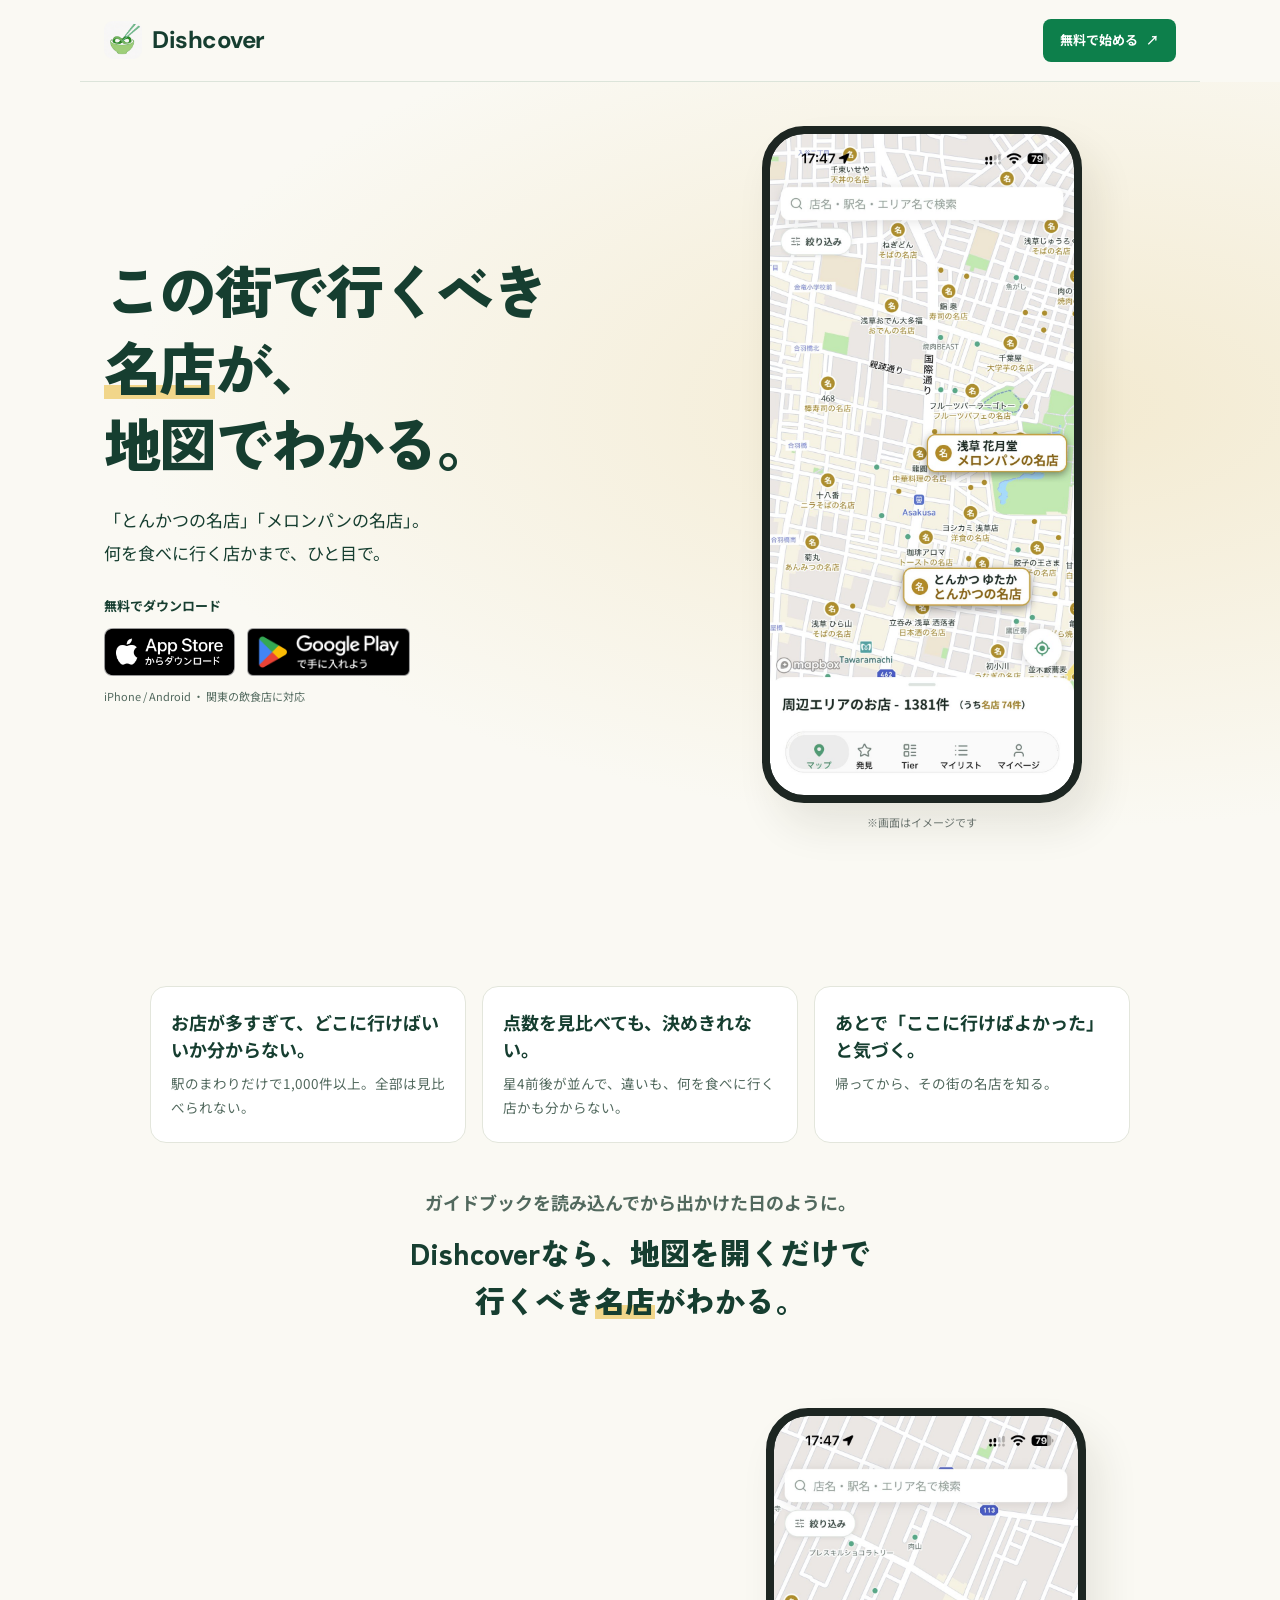
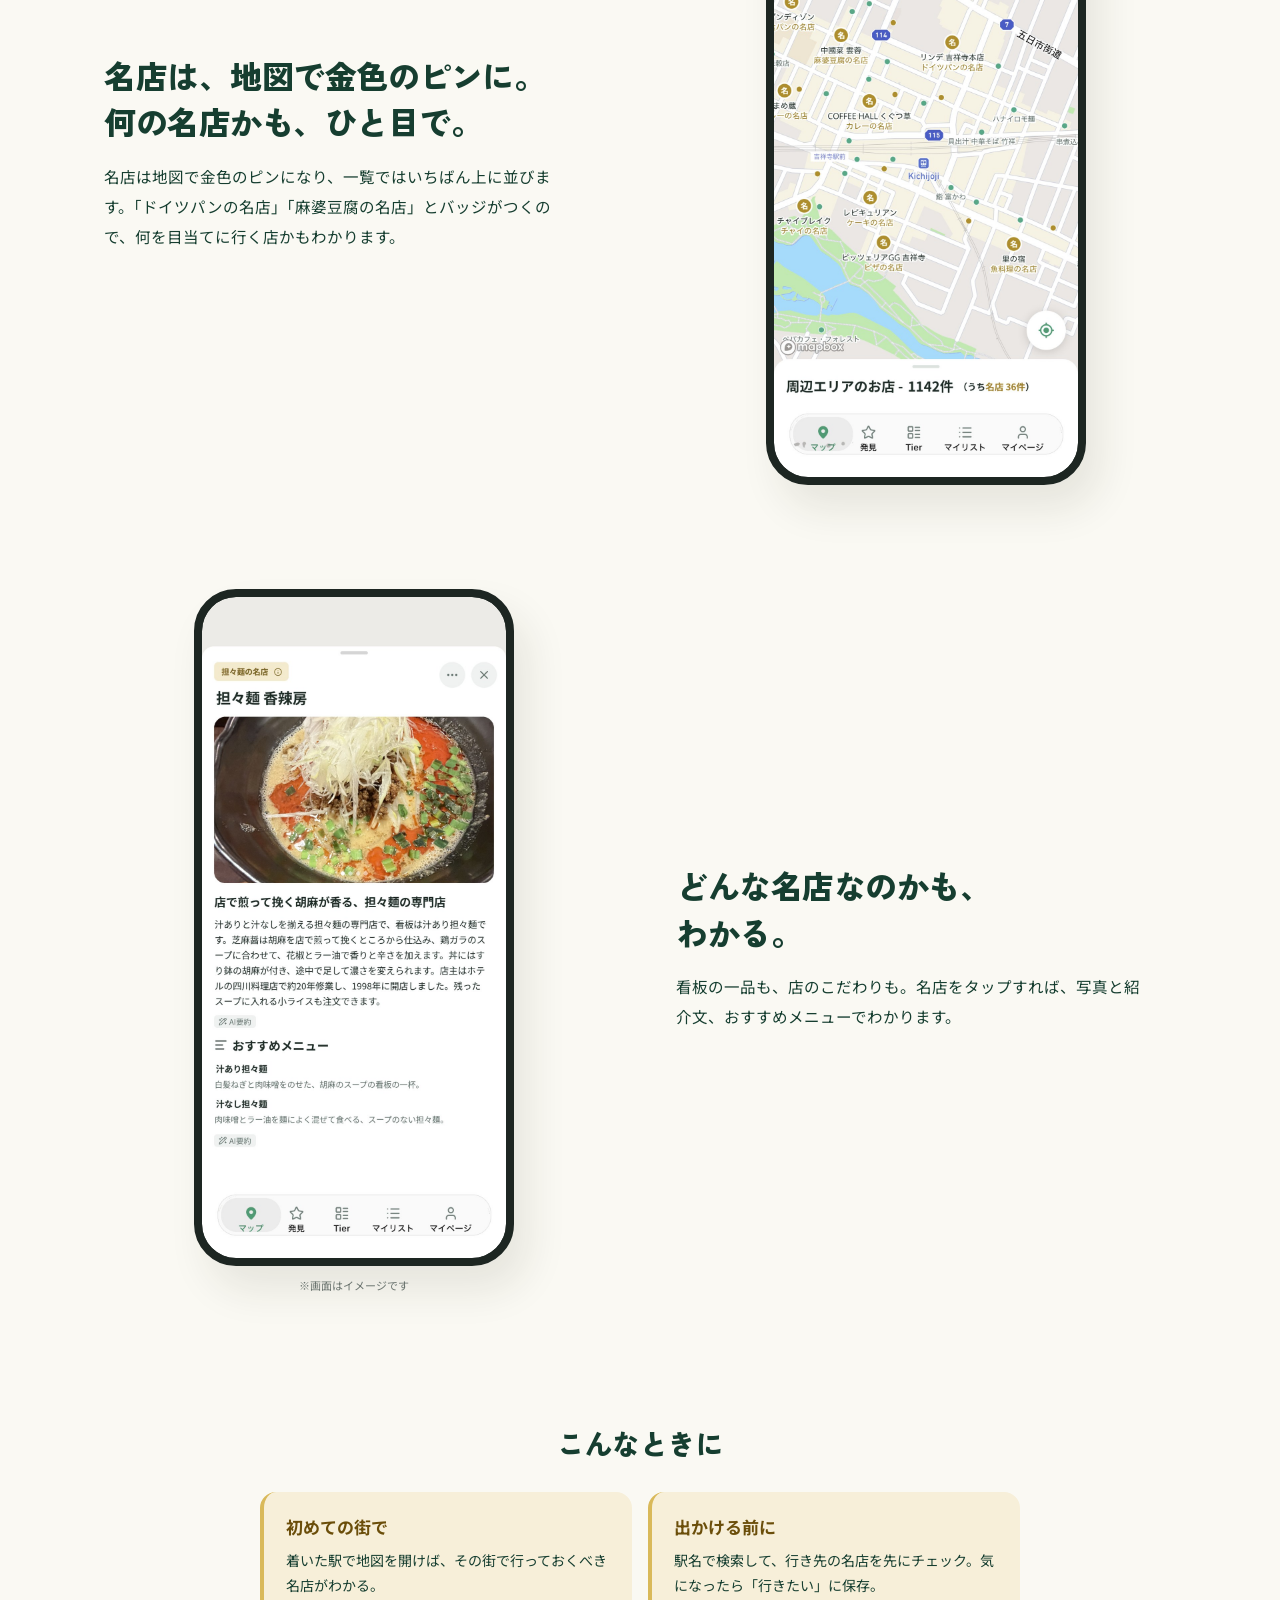
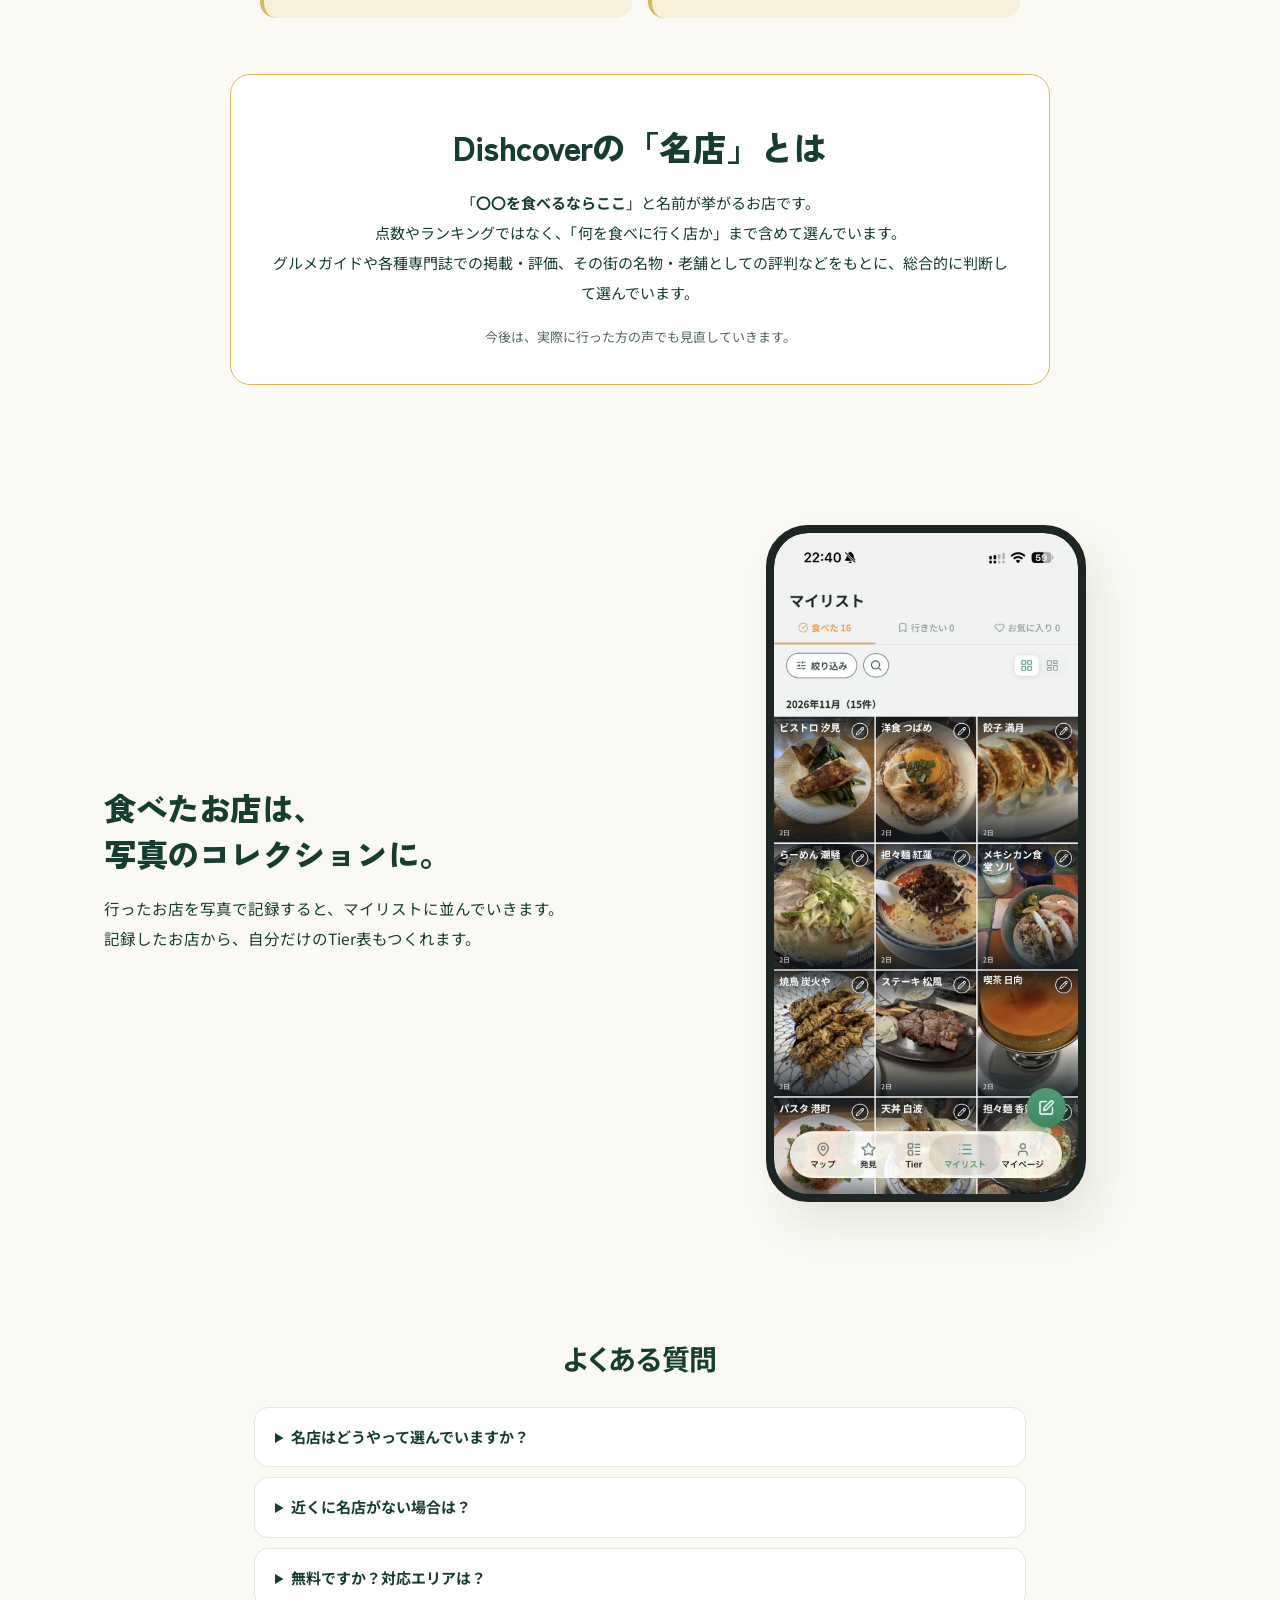
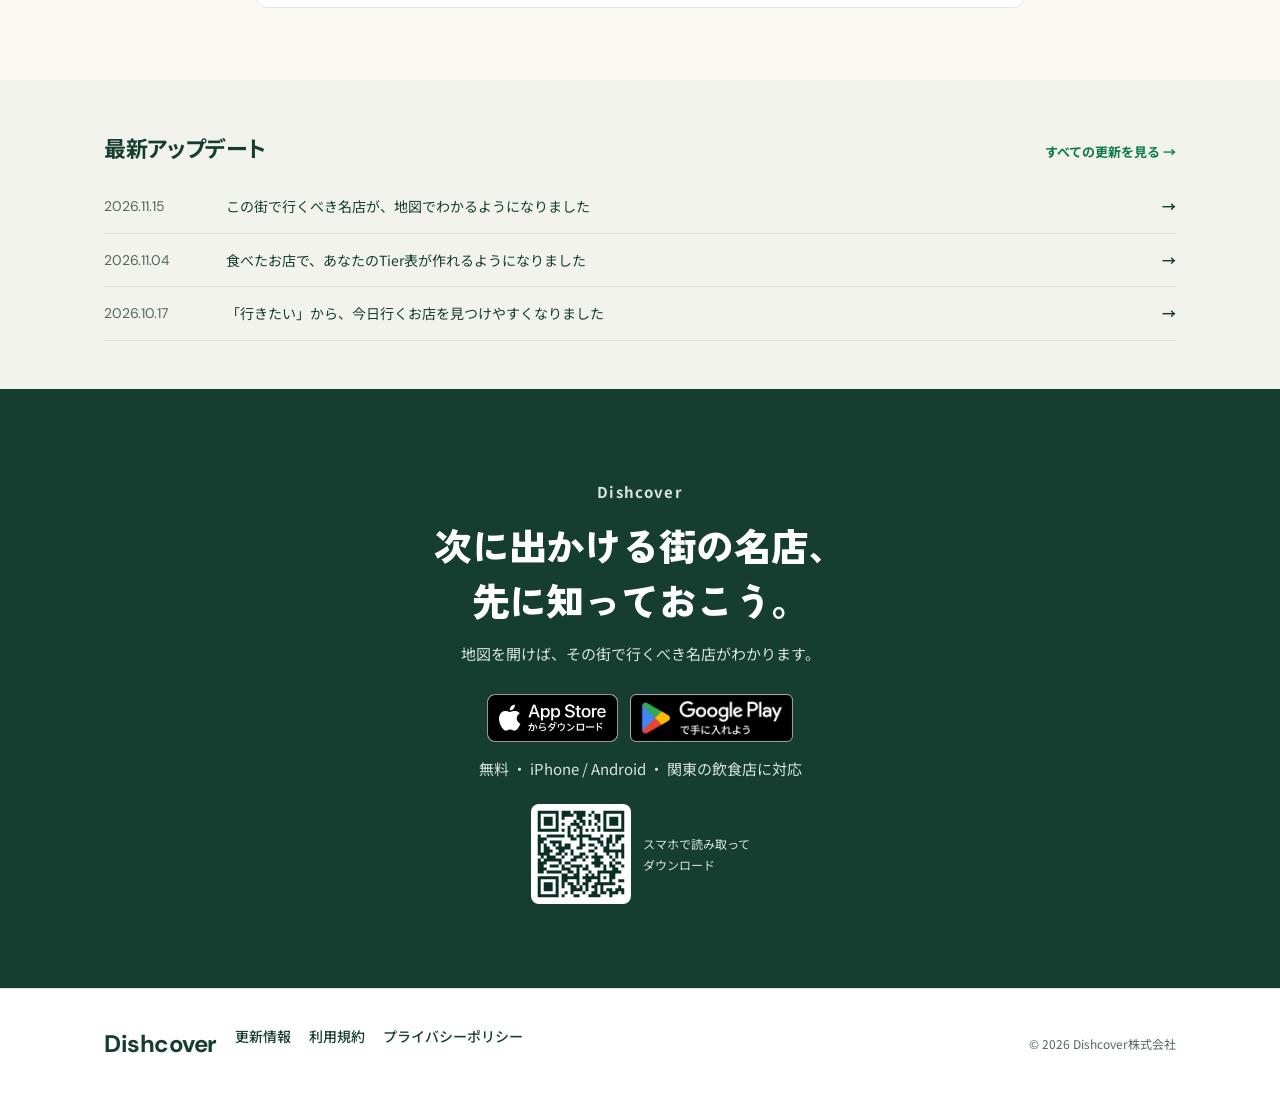
==== commit b69fcb78: "1115 名店リリース" ====
--- a/index.html
+++ b/index.html
@@ -5,31 +5,29 @@
 <meta name="facebook-domain-verification" content="tnxk6fxmhl5fqzxq29kn7em42aedzr" />
 <meta name="viewport" content="width=device-width, initial-scale=1.0">
 <meta name="color-scheme" content="light only">
-<title>Dishcover｜食べたお店で、自分だけのTier表を。</title>
-<meta name="description" content="食べたお店を写真で記録して、自分だけの「好きなお店Tier」を作ろう。食べたお店を見比べてS〜Dに並べ、画像で保存・共有。口コミ不要の無料グルメ記録アプリ。関東の飲食店に対応。">
+<title>Dishcover｜この街で行くべき名店が、地図でわかる。</title>
+<meta name="description" content="その街で行くべき名店と、何を食べに行く店かが、地図を開くだけでわかる。無料のグルメアプリ。">
 <meta property="og:type" content="website">
-<meta property="og:title" content="Dishcover｜食べたお店で、自分だけのTier表を。">
-<meta property="og:description" content="食べたお店を写真で記録して、自分だけの「好きなお店Tier」を作ろう。食べたお店を見比べてS〜Dに並べ、画像で保存・共有。口コミ不要の無料グルメ記録アプリ。関東の飲食店に対応。">
-<meta property="og:image" content="https://dishcover.jp/assets/ogp-tier-20261029.png">
+<meta property="og:title" content="Dishcover｜この街で行くべき名店が、地図でわかる。">
+<meta property="og:description" content="その街で行くべき名店と、何を食べに行く店かが、地図を開くだけでわかる。無料のグルメアプリ。">
+<meta property="og:image" content="https://dishcover.jp/assets/ogp-meiten-20261114.png">
 <meta property="og:url" content="https://dishcover.jp/">
 <link rel="canonical" href="https://dishcover.jp/">
 <meta property="og:site_name" content="Dishcover">
 <meta name="twitter:card" content="summary_large_image">
-<meta name="twitter:title" content="Dishcover｜食べたお店で、自分だけのTier表を。">
-<meta name="twitter:description" content="食べたお店を写真で記録して、自分だけの「好きなお店Tier」を作ろう。食べたお店を見比べてS〜Dに並べ、画像で保存・共有。口コミ不要の無料グルメ記録アプリ。関東の飲食店に対応。">
-<meta name="twitter:image" content="https://dishcover.jp/assets/ogp-tier-20261029.png">
+<meta name="twitter:title" content="Dishcover｜この街で行くべき名店が、地図でわかる。">
+<meta name="twitter:description" content="その街で行くべき名店と、何を食べに行く店かが、地図を開くだけでわかる。無料のグルメアプリ。">
+<meta name="twitter:image" content="https://dishcover.jp/assets/ogp-meiten-20261114.png">
 <link rel="icon" href="favicon.ico">
 <link rel="icon" type="image/png" sizes="32x32" href="favicon-32.png">
 <link rel="apple-touch-icon" sizes="180x180" href="apple-touch-icon.png">
-<meta name="theme-color" content="#f6faf5">
+<meta name="theme-color" content="#faf9f3">
 
 <link rel="preconnect" href="https://fonts.googleapis.com">
 <link rel="preconnect" href="https://fonts.gstatic.com" crossorigin>
 <link href="https://fonts.googleapis.com/css2?family=Zen+Kaku+Gothic+New:wght@500;700;900&family=Noto+Sans+JP:wght@400;500;700&family=DM+Sans:ital,opsz,wght@0,9..40,500;0,9..40,700&display=swap" rel="stylesheet">
 <link rel="stylesheet" href="assets/css/common.css">
-<link rel="stylesheet" href="assets/css/tier-lp.css">
-<link rel="stylesheet" href="assets/css/tier-samples.css">
-<link rel="stylesheet" href="assets/css/tier-steps.css">
+<link rel="stylesheet" href="assets/css/meiten-lp.css">
 <!-- ===== Meta Pixel : base code ===== -->
 <script>
   if (location.protocol !== 'file:' && !['localhost','127.0.0.1','::1'].includes(location.hostname)) {
@@ -57,37 +55,59 @@
                  : href.indexOf('play.google.com') > -1 ? 'android'
                  : 'other';
     if (window.fbq) {
-      fbq('trackCustom', 'StoreClick', { platform: platform, source: 'lp', placement: a.dataset.placement || 'unknown', variant: 'tier_20261029' });
+      fbq('trackCustom', 'StoreClick', { platform: platform, source: 'lp', placement: a.dataset.placement || 'unknown', variant: 'meiten_20261114' });
     }
   }, true);
 </script>
+<style>
+.answer-lead{margin-top:44px;font-size:clamp(15px,1.8vw,18px);font-weight:700;color:var(--ink-2)}
+.answer-lead+.answer{margin-top:10px}
+.scenes{padding-top:48px;padding-bottom:16px;text-align:center}
+.scenes h2{font-size:clamp(22px,2.6vw,28px);font-weight:900}
+.scene-list{list-style:none;padding:0;margin:24px auto 0;display:grid;grid-template-columns:1fr 1fr;gap:16px;max-width:760px;text-align:left}
+.scene-list li{background:var(--gold-bg);border-radius:16px;padding:20px 22px;border-left:4px solid var(--gold-line)}
+.scene-list b{display:block;font-size:17px;color:var(--gold-ink)}
+.scene-list p{font-size:14px;line-height:1.8;margin-top:6px;color:var(--ink)}
+@media (max-width:760px){.scene-list{grid-template-columns:1fr}}
+@media (max-width:420px){.hero-text h1{font-size:34px}}
+</style>
 </head>
 <body>
 <a class="skip" href="#main">本文へ移動</a>
-<nav class="wrap nav" aria-label="メインナビゲーション"><a class="brand" href="./" aria-label="Dishcover トップ"><img src="assets/logo-icon.png" alt="" width="38" height="38">Dishcover</a><a class="nav-link" href="#how">使い方</a><a class="btn" href="#download">無料で始める <span aria-hidden="true">↗</span></a></nav>
+<nav class="wrap nav" aria-label="メインナビゲーション"><a class="brand" href="./" aria-label="Dishcover トップ"><img src="assets/logo-icon.png" alt="" width="38" height="38">Dishcover</a><a class="btn" href="#download">無料で始める <span aria-hidden="true">↗</span></a></nav>
 <main id="main">
 <header class="hero"><div class="wrap hero-grid">
-<div class="hero-text"><h1>食べたお店で、<br>自分だけの<br><span class="tier-word">Tier表</span>を。</h1><p class="hero-question">あなたなら、どこに置く？</p><p class="hero-copy">点数も口コミもいらない。<br>見比べて置くだけで、「好き」が一枚に。</p></div>
-<figure class="hero-visual"><img class="tier-hero-image" src="assets/images/tier-share-20261103.webp" alt="好きなお店Tierの例" width="920" height="1610" fetchpriority="high" decoding="async"></figure>
-<div class="hero-cta"><p class="cta-caption">まずは、好きなお店をひとつ記録しよう。</p><div class="badges" aria-label="無料ダウンロード"><a class="store-badge" data-placement="hero" href="https://apps.apple.com/jp/app/id6761677783" target="_blank" rel="noopener" aria-label="App Storeでダウンロード"><img src="assets/badge-appstore-trim.png" alt="App Storeでダウンロード" width="160" height="48"></a><a class="store-badge" data-placement="hero" href="https://play.google.com/store/apps/details?id=jp.dishcover.app" target="_blank" rel="noopener" aria-label="Google Playで手に入れる"><img src="assets/badge-googleplay-trim.png" alt="Google Playで手に入れる" width="162" height="48"></a></div><p class="area-note">iPhone / Android ・ 関東の飲食店に対応</p></div>
+<div class="hero-text"><h1>この街で行くべき<br><span class="mk">名店</span>が、<br>地図でわかる。</h1><p class="hero-copy">「とんかつの名店」「メロンパンの名店」。<br>何を食べに行く店かまで、ひと目で。</p></div>
+<figure class="hero-visual" style="flex-direction:column;align-items:center" aria-label="地図に名店が金色のピンで表示され、何の名店かが分かる画面の例"><div class="phone"><div class="screen" style="height:auto;aspect-ratio:1206/2622;background:#fff"><img fetchpriority="high" width="912" height="1982" src="assets/images/meiten-map-asakusa-20261114.jpg" alt="浅草の地図に名店が金色のピンで表示され、「とんかつの名店」「メロンパンの名店」など何の名店かが分かる画面" style="display:block;width:100%;height:100%;object-fit:cover"></div></div><figcaption style="font-size:11px;color:#6b746f;margin-top:10px;text-align:center">※画面はイメージです</figcaption></figure>
+<div class="hero-cta"><p class="cta-caption">無料でダウンロード</p><div class="badges" aria-label="無料ダウンロード"><a class="store-badge" data-placement="hero" href="https://apps.apple.com/jp/app/id6761677783" target="_blank" rel="noopener" aria-label="App Storeでダウンロード"><img src="assets/badge-appstore-trim.png" alt="App Storeでダウンロード" width="160" height="48"></a><a class="store-badge" data-placement="hero" href="https://play.google.com/store/apps/details?id=jp.dishcover.app" target="_blank" rel="noopener" aria-label="Google Playで手に入れる"><img src="assets/badge-googleplay-trim.png" alt="Google Playで手に入れる" width="162" height="48"></a></div><p class="area-note">iPhone / Android ・ 関東の飲食店に対応</p></div>
 </div></header>
-<section class="how-section wrap" id="how" aria-labelledby="how-title"><p class="section-label how-eyebrow">HOW IT WORKS</p><h2 id="how-title">使い方は、3ステップ。</h2><ol class="steps-grid">
-<li class="step-card"><div class="step-copy"><span class="step-label">STEP 1</span><h3>食べたら、記録する。</h3><p>写真を選ぶと、撮った場所からお店を候補に。お店を選んで、記録できます。</p></div><div class="step-media"><figure class="record-visual"><img class="record-actual-image" src="assets/images/record-review-20261103.webp" alt="写真を選び、撮影場所の近くのお店から選んで記録する画面" width="600" height="843" loading="lazy" decoding="async"></figure></div></li>
-<li class="step-card"><div class="step-copy"><span class="step-label">STEP 2</span><h3>見比べて、並べる。</h3><p>「あの店と、同じくらい好き。」<br>食べたお店を選んで、S〜Dのボタンで置いていきます。</p></div><div class="step-media"><figure class="phone-figure tier-decide-visual"><img class="tier-decide-image" src="assets/images/tier-decide-20261103.webp" alt="Tierを決める画面" width="700" height="1426" loading="lazy" decoding="async"></figure></div></li>
-<li class="step-card"><div class="step-copy"><span class="step-label">STEP 3</span><h3>あなたの好みを一枚に。</h3><p>「どんなお店が好き？」と聞かれても、Tier表を1枚見せれば伝わる。S〜Aだけ、S〜Bまでなど、好きな範囲を画像にして保存・共有できます。</p></div><div class="step-media"><figure class="tier-chat" aria-label="好みを聞かれて、Tier表の画像で返信するチャットの例"><p class="tier-chat-message" aria-label="相手からのメッセージ">どんなお店が好きなの？</p><div class="tier-chat-reply"><img class="tier-share-image" src="assets/images/tier-share-20261103.webp" alt="自分からの返信として共有した、好きなお店Tierの例" width="920" height="1610" loading="lazy" decoding="async"></div></figure></div></li>
-</ol></section>
-<section class="collection-section" aria-labelledby="collection-title"><div class="wrap feature collection-feature"><div class="feature-copy"><h2 id="collection-title">Tier表も、<br><span>食べた思い出も。</span></h2><p>記録したお店が、写真の一覧にもたまっていく。<br>あの日の一皿も、すぐに見返せます。</p></div><figure class="collection-visual"><div class="collection-phone"><div class="collection-crop"><img src="assets/images/mylist-ate-release2.jpg" alt="食べたお店が料理写真と店名で並び、訪問日や食べたメニューを見返せるマイリストの画面例" loading="lazy" decoding="async" width="720" height="1565"></div></div></figure></div></section>
-<aside class="map-note wrap" aria-label="その他の機能"><p><strong>「行きたい」の保存も、地図でのお店探しも。</strong><br>日々の外食に使える機能も揃っています。</p></aside>
+
+<section class="problem wrap" aria-label="お店探しの悩み"><ul class="pains"><li><b>お店が多すぎて、どこに行けばいいか分からない。</b><p>駅のまわりだけで1,000件以上。全部は見比べられない。</p></li><li><b>点数を見比べても、決めきれない。</b><p>星4前後が並んで、違いも、何を食べに行く店かも分からない。</p></li><li><b>あとで「ここに行けばよかった」と気づく。</b><p>帰ってから、その街の名店を知る。</p></li></ul>
+<p class="answer-lead">ガイドブックを読み込んでから出かけた日のように。</p><p class="answer">Dishcoverなら、地図を開くだけで<br>行くべき<span class="mk">名店</span>がわかる。</p></section>
+
+<section class="how wrap" id="how" aria-label="できること">
+<div class="feat"><div class="feat-copy"><h3>名店は、地図で金色のピンに。<br>何の名店かも、ひと目で。</h3><p>名店は地図で金色のピンになり、一覧ではいちばん上に並びます。「ドイツパンの名店」「麻婆豆腐の名店」とバッジがつくので、何を目当てに行く店かもわかります。</p></div><figure aria-label="吉祥寺の地図に名店が表示された画面"><div class="phone"><div class="screen" style="height:auto;aspect-ratio:1206/2622;background:#fff"><img loading="lazy" decoding="async" width="912" height="1982" src="assets/images/meiten-map-kichijoji-20261114.jpg" alt="吉祥寺の地図に名店が金色のピンで表示され、「ドイツパンの名店」「麻婆豆腐の名店」など何の名店かが分かる画面" style="display:block;width:100%;height:100%;object-fit:cover"></div></div></figure></div>
+<div class="feat"><div class="feat-copy"><h3>どんな名店なのかも、<br>わかる。</h3><p>看板の一品も、店のこだわりも。名店をタップすれば、写真と紹介文、おすすめメニューでわかります。</p></div><figure aria-label="名店の店舗シートの画面の例" style="flex-direction:column;align-items:center"><div class="phone"><div class="screen" style="height:auto;aspect-ratio:1206/2622;background:#fff"><img loading="lazy" decoding="async" width="912" height="1982" src="assets/images/meiten-sheet-tantan-20261114.jpg" alt="名店の店舗シート。写真、見出し、紹介文、おすすめメニューが表示される画面の例" style="display:block;width:100%;height:100%;object-fit:cover"></div></div><figcaption style="font-size:11px;color:#6b746f;margin-top:10px;text-align:center">※画面はイメージです</figcaption></figure></div>
+</section>
+
+<section class="scenes wrap" aria-labelledby="scene-title"><h2 id="scene-title">こんなときに</h2><ul class="scene-list"><li><b>初めての街で</b><p>着いた駅で地図を開けば、その街で行っておくべき名店がわかる。</p></li><li><b>出かける前に</b><p>駅名で検索して、行き先の名店を先にチェック。気になったら「行きたい」に保存。</p></li></ul></section>
+
+<section class="what wrap" aria-labelledby="what-title"><div class="what-box"><h2 id="what-title">Dishcoverの「名店」とは</h2><p>「<strong>〇〇を食べるならここ</strong>」と名前が挙がるお店です。<br>点数やランキングではなく、「何を食べに行く店か」まで含めて選んでいます。<br>グルメガイドや各種専門誌での掲載・評価、その街の名物・老舗としての評判などをもとに、総合的に判断して選んでいます。</p><p class="small">今後は、実際に行った方の声でも見直していきます。</p></div></section>
+
+
+<section class="how wrap" aria-labelledby="col-title"><div class="feat"><div class="feat-copy"><h3 id="col-title">食べたお店は、<br>写真のコレクションに。</h3><p>行ったお店を写真で記録すると、マイリストに並んでいきます。記録したお店から、自分だけのTier表もつくれます。</p></div><figure aria-label="マイリストの画面"><div class="phone"><div class="screen" style="height:auto;aspect-ratio:1206/2622;background:#fff"><img loading="lazy" decoding="async" width="912" height="1982" src="assets/images/meiten-mylist-20261114.jpg" alt="食べたお店の写真がタイル状に並ぶマイリストの画面" style="display:block;width:100%;height:100%;object-fit:cover"></div></div></figure></div></section>
+
 <section class="faq-section wrap" aria-labelledby="faq-title"><h2 id="faq-title">よくある質問</h2><div class="faq">
-<details><summary>Tier表とは何ですか？</summary><p>自分の食べたお店を、S・A・B・C・Dの5つのTierに分けて並べた表です。どのお店をどこに置くかは、あなたの自由。同じTierに置けるお店の数に制限はありません。</p></details>
-<details><summary>全部のお店を分類する必要がありますか？</summary><p>ありません。食べたお店は、まず未分類に入ります。好きなお店から少しずつ分類でき、迷うお店は未分類のまま残せます。</p></details>
-<details><summary>写真や口コミは必須ですか？</summary><p>どちらも必須ではありません。写真がないお店もTier表に入れられます。写真を残すと、食べた料理と一緒に振り返れます。</p></details>
-<details><summary>無料で使えますか？ 対応エリアは？</summary><p>無料でご利用いただけます。関東エリアの飲食店に対応しています。アプリをダウンロードして、アカウント登録後に使い始められます。</p></details>
+<details><summary>名店はどうやって選んでいますか？</summary><p>グルメガイドや各種専門誌での掲載・評価、その街の名物・老舗としての評判などをもとに、総合的に判断して選んでいます。点数の順番ではありません。</p></details>
+<details><summary>近くに名店がない場合は？</summary><p>名店は街ごとに数を決めて選んでいないため、名店が表示されない街もあります。駅名で検索すれば、出かける先の名店を先に見られます。</p></details>
+<details><summary>無料ですか？対応エリアは？</summary><p>無料です。関東の1都6県の飲食店に対応しています。</p></details>
 </div></section>
-<div class="updates-band"><section id="updates" class="updates-section wrap" aria-labelledby="updates-title"><div class="updates-heading"><h2 id="updates-title">最新アップデート</h2><a href="updates.html">すべての更新を見る <span aria-hidden="true">→</span></a></div><div class="updates-list"><a href="updates.html#u20261017"><time datetime="2026-10-17">2026.10.17</time><span>「行きたい」から、今日行くお店を見つけやすくなりました</span><b aria-hidden="true">→</b></a><a href="updates.html#u20261011"><time datetime="2026-10-11">2026.10.11</time><span>マップでのお店探しが、よりスムーズになりました</span><b aria-hidden="true">→</b></a><a href="updates.html#u20261007"><time datetime="2026-10-07">2026.10.07</time><span>マップでお店の特徴がわかるようになりました</span><b aria-hidden="true">→</b></a></div></section></div>
-<section id="download" class="download-section"><div class="wrap"><p class="section-label">Dishcover</p><h2>好きなお店から、<br>Tier表をつくろう。</h2><p>まずは、食べたお店をひとつ記録。</p><div class="badges" aria-label="無料ダウンロード"><a class="store-badge" data-placement="bottom" href="https://apps.apple.com/jp/app/id6761677783" target="_blank" rel="noopener" aria-label="App Storeでダウンロード"><img loading="lazy" src="assets/badge-appstore-trim.png" alt="App Storeでダウンロード" width="160" height="48"></a><a class="store-badge" data-placement="bottom" href="https://play.google.com/store/apps/details?id=jp.dishcover.app" target="_blank" rel="noopener" aria-label="Google Playで手に入れる"><img loading="lazy" src="assets/badge-googleplay-trim.png" alt="Google Playで手に入れる" width="162" height="48"></a></div><p class="area-note">無料 ・ iPhone / Android ・ 関東の飲食店に対応</p><div class="qr"><img loading="lazy" src="assets/qr-download.svg" width="100" height="100" alt="スマホでDishcoverをダウンロードするQRコード"><span>スマホで読み取って<br>ダウンロード</span></div></div></section>
+<div class="updates-band">
+<section id="updates" class="updates-section wrap" aria-labelledby="updates-title"><div class="updates-heading"><h2 id="updates-title">最新アップデート</h2><a href="updates.html">すべての更新を見る <span aria-hidden="true">→</span></a></div><div class="updates-list"><a href="updates.html#u20261115"><time datetime="2026-11-15">2026.11.15</time><span>この街で行くべき名店が、地図でわかるようになりました</span><b aria-hidden="true">→</b></a><a href="updates.html#u20261104"><time datetime="2026-11-04">2026.11.04</time><span>食べたお店で、あなたのTier表が作れるようになりました</span><b aria-hidden="true">→</b></a><a href="updates.html#u20261017"><time datetime="2026-10-17">2026.10.17</time><span>「行きたい」から、今日行くお店を見つけやすくなりました</span><b aria-hidden="true">→</b></a></div></section></div>
+
+<section id="download" class="download-section"><div class="wrap"><p class="section-label">Dishcover</p><h2>次に出かける街の名店、<br>先に知っておこう。</h2><p>地図を開けば、その街で行くべき名店がわかります。</p><div class="badges" aria-label="無料ダウンロード"><a class="store-badge" data-placement="bottom" href="https://apps.apple.com/jp/app/id6761677783" target="_blank" rel="noopener" aria-label="App Storeでダウンロード"><img loading="lazy" src="assets/badge-appstore-trim.png" alt="App Storeでダウンロード" width="160" height="48"></a><a class="store-badge" data-placement="bottom" href="https://play.google.com/store/apps/details?id=jp.dishcover.app" target="_blank" rel="noopener" aria-label="Google Playで手に入れる"><img loading="lazy" src="assets/badge-googleplay-trim.png" alt="Google Playで手に入れる" width="162" height="48"></a></div><p class="area-note">無料 ・ iPhone / Android ・ 関東の飲食店に対応</p><div class="qr"><img loading="lazy" src="assets/qr-download.svg" width="100" height="100" alt="スマホでDishcoverをダウンロードするQRコード"><span>スマホで読み取って<br>ダウンロード</span></div></div></section>
 </main>
 <footer><div class="wrap"><a class="brand" href="./">Dishcover</a><div class="flinks"><a href="updates.html">更新情報</a><a href="terms.html">利用規約</a><a href="privacy.html">プライバシーポリシー</a></div><p class="copy">© 2026 Dishcover株式会社</p></div></footer>
 <div class="mobile-cta" aria-label="アプリをダウンロード"><div class="badges" aria-label="無料ダウンロード"><a class="store-badge" data-placement="sticky" href="https://apps.apple.com/jp/app/id6761677783" target="_blank" rel="noopener" aria-label="App Storeでダウンロード"><img loading="lazy" src="assets/badge-appstore-trim.png" alt="App Storeでダウンロード" width="160" height="48"></a><a class="store-badge" data-placement="sticky" href="https://play.google.com/store/apps/details?id=jp.dishcover.app" target="_blank" rel="noopener" aria-label="Google Playで手に入れる"><img loading="lazy" src="assets/badge-googleplay-trim.png" alt="Google Playで手に入れる" width="162" height="48"></a></div></div>
 <script src="assets/js/tier-lp.js"></script>
-</body></html>+</body></html>
--- a/assets/css/meiten-lp.css
+++ b/assets/css/meiten-lp.css
@@ -0,0 +1,163 @@
+/* ==========================================================
+ 名店LP（2026-11-10）
+ ========================================================== */
+:root{--paper:#faf9f3;--ink:#163e30;--ink-2:#52695e;--gold:#b8912e;--gold-ink:#6b4e0a;--gold-bg:#f7efd9;--gold-line:#d9b95a;--want:#3b6fd8}
+body{background:var(--paper)}
+.skip{position:absolute;top:-100px;left:12px;background:#fff;padding:10px;z-index:100}.skip:focus{top:10px}
+.nav{display:flex;align-items:center;padding-top:19px;padding-bottom:19px;border-bottom:1px solid #dce4da}
+.nav .brand{margin-right:auto}.nav-link{font-size:13px;font-weight:700;margin-right:14px}
+.nav .btn{white-space:nowrap;box-shadow:none;border-radius:8px;font-size:13px;padding:10px 17px}
+
+/* ---------- hero ---------- */
+.hero{padding:44px 0 56px;background:radial-gradient(ellipse at 82% 40%,#f3ead0 0,transparent 62%)}
+.hero-grid{display:grid;grid-template-columns:1fr 1fr;grid-template-rows:auto auto;column-gap:56px;align-items:center}
+.hero-text{align-self:end}
+.hero h1{font-size:clamp(36px,4.6vw,58px);line-height:1.32;letter-spacing:-.045em;font-weight:900}
+.mk{position:relative;display:inline-block;z-index:0}
+.mk:after{content:'';position:absolute;left:0;bottom:5px;width:100%;height:14px;background:#f1d68a;z-index:-1}
+.hero-copy{font-size:17px;line-height:1.95;margin-top:22px}
+.hero-cta{align-self:start;margin-top:26px}
+.cta-caption{font-size:13px;font-weight:700;margin-bottom:10px}
+.area-note{font-size:11px;color:var(--ink-2);margin-top:11px}
+.hero-visual{grid-column:2;grid-row:1/3;margin:0;display:flex;justify-content:center}
+
+/* ---------- phone mock ---------- */
+.phone{width:320px;max-width:100%;border:8px solid #1d2622;border-radius:42px;background:#1d2622;box-shadow:14px 24px 40px #2a2a1418;overflow:hidden;flex:none}
+.screen{position:relative;border-radius:34px;overflow:hidden;background:#ecebe6;height:600px}
+.status{position:absolute;top:0;left:0;right:0;height:34px;display:flex;justify-content:space-between;align-items:center;padding:0 26px;font-size:12px;font-weight:700;color:#1f2a24;z-index:3}
+.map{position:absolute;inset:0;background-color:#ecebe6;background-image:linear-gradient(#fff 3px,transparent 3px),linear-gradient(90deg,#fff 3px,transparent 3px);background-size:58px 50px}
+.map .road{position:absolute;left:0;right:0;top:210px;height:12px;background:#d8d3ca}
+.map .station{position:absolute;left:118px;top:202px;background:#fff;border:1px solid #9aa39e;font-size:10px;padding:1px 7px;border-radius:4px}
+.search{position:absolute;top:42px;left:12px;right:12px;height:40px;background:#fff;border-radius:12px;box-shadow:0 2px 6px #0000001c;display:flex;align-items:center;gap:8px;padding:0 12px;font-size:12px;color:#6b746f;z-index:2}
+.pin{position:absolute;display:flex;flex-direction:column;align-items:center;gap:1px;z-index:2}
+.pin i{width:26px;height:26px;border-radius:50%;background:var(--gold);border:2px solid #fff;box-shadow:0 2px 5px #6b4e0a40}
+.pin b{font-size:10.5px;color:#1f2a24;line-height:1.3;white-space:nowrap}
+.pin span{font-size:10px;font-weight:700;color:var(--gold-ink);line-height:1.2;white-space:nowrap}
+.pin.want i{width:20px;height:20px;background:var(--want)}
+.dot{position:absolute;width:7px;height:7px;border-radius:50%;background:#9aa39e}
+.sheet{position:absolute;left:0;right:0;bottom:0;background:#fff;border-radius:20px 20px 0 0;box-shadow:0 -2px 8px #00000014;padding:8px 14px 0;z-index:3}
+.grab{width:36px;height:4px;border-radius:2px;background:#d0d4d2;margin:0 auto 8px}
+.sheet-title{font-size:14px;font-weight:700;color:#1f2a24}
+.sheet-title small{font-size:11px;color:var(--gold-ink)}
+.badges-row{display:flex;gap:5px;flex-wrap:wrap;margin:8px 0 4px}
+.mb{font-size:10.5px;font-weight:700;color:var(--gold-ink);background:var(--gold-bg);border:1px solid var(--gold-line);border-radius:999px;padding:1px 9px;white-space:nowrap}
+.store{font-size:15px;font-weight:700;color:#1f2a24}
+.head{font-size:11px;color:#3a4440;margin-top:2px}
+.photos{display:grid;grid-template-columns:1fr 1fr .3fr;gap:4px;margin-top:8px}
+.photos img{width:100%;aspect-ratio:1/1;object-fit:cover;border-radius:8px}
+.photos img:last-child{border-radius:8px 0 0 8px}
+.meta{font-size:10px;color:#4a544f;margin:7px 0 12px}
+
+/* feed mock */
+.feed{position:absolute;inset:34px 0 0;padding:10px 12px;display:flex;flex-direction:column;gap:12px;background:#f1f3f2}
+.fcard{background:#fff;border-radius:16px;padding:12px}
+.fcard .store{font-size:15px}
+.fbtns{display:flex;gap:6px;align-items:center;margin-top:8px}
+.fbtns span{font-size:10px;font-weight:700;border:1px solid #c9cfcc;border-radius:999px;padding:4px 10px;color:#1f2a24}
+.fbtns em{margin-left:auto;font-style:normal;font-size:10px;font-weight:700;color:#4a544f}
+
+/* store sheet mock */
+.detail{position:absolute;inset:34px 0 0;background:#fff;padding:14px}
+.detail .store{font-size:20px;margin-top:6px}
+.genre{display:inline-block;font-size:10.5px;font-weight:700;color:#2f8f5b;background:#e3f2ea;border-radius:5px;padding:1px 8px;margin-top:6px}
+.dmeta{font-size:11px;color:#4a544f;line-height:1.8;margin-top:8px}
+.dbtns{display:grid;grid-template-columns:repeat(3,1fr);gap:6px;margin-top:10px}
+.dbtns span{text-align:center;font-size:11px;font-weight:700;border:1px solid #c9cfcc;border-radius:999px;padding:7px 0}
+.dbtns span:last-child{background:#2f8f5b;color:#fff;border-color:#2f8f5b}
+.bubble{position:relative;margin-top:8px;background:#1f2a24;color:#fff;border-radius:10px;padding:9px 11px;font-size:10px;line-height:1.6}
+.bubble:before{content:'';position:absolute;top:-5px;left:30px;width:10px;height:10px;background:#1f2a24;transform:rotate(45deg)}
+.bubble b{display:block;font-size:11px;margin-bottom:2px}
+.dphoto{width:100%;height:150px;object-fit:cover;border-radius:12px;margin-top:10px}
+
+/* ---------- problem ---------- */
+.problem{padding-top:76px;padding-bottom:24px;text-align:center}
+.section-label{font-size:12px;font-weight:700;letter-spacing:.09em;color:#47775b}
+.problem h2,.how h2,.what h2{font-size:clamp(26px,3.2vw,34px);line-height:1.5;margin-top:12px;font-weight:900}
+.pains{list-style:none;padding:0;margin:34px auto 0;display:grid;grid-template-columns:repeat(3,1fr);gap:16px;max-width:980px;text-align:left}
+.pains li{background:#fff;border:1px solid #e3e6dc;border-radius:16px;padding:22px 20px}
+.pains b{display:block;font-family:var(--heading);font-size:18px;line-height:1.5}
+.pains p{font-size:13.5px;color:var(--ink-2);margin-top:8px;line-height:1.8}
+.answer{margin-top:40px;font-family:var(--heading);font-size:clamp(22px,2.8vw,30px);font-weight:900;line-height:1.6}
+
+/* ---------- how ---------- */
+.how{padding-top:64px;padding-bottom:24px}
+.how-head{text-align:center}
+.feat{display:grid;grid-template-columns:1fr 1fr;gap:72px;align-items:center;padding:52px 0}
+.feat:nth-child(even) .feat-copy{order:2}
+.feat-copy{max-width:470px}
+.feat-no{font-family:var(--latin);font-size:12px;letter-spacing:.16em;font-weight:700;color:#9a7a24}
+.feat h3{font-size:clamp(24px,2.8vw,32px);line-height:1.45;margin-top:10px;font-weight:900}
+.feat p{font-size:15.5px;line-height:1.95;margin-top:16px}
+.feat figure{margin:0;display:flex;justify-content:center}
+
+/* ---------- what is meiten ---------- */
+.what{padding-top:40px;padding-bottom:64px}
+.what-box{max-width:820px;margin:0 auto;background:#fff;border:1px solid var(--gold-line);border-radius:20px;padding:34px 36px;text-align:center}
+.what-box p{font-size:15px;line-height:2;margin-top:16px;color:var(--ink)}
+.what-box .small{font-size:13px;color:var(--ink-2)}
+
+.map-note{text-align:center;padding:8px 24px 64px}
+.map-note p{font-size:14px;line-height:1.9;color:var(--ink-2)}
+.map-note strong{color:var(--ink)}
+
+/* ---------- faq ---------- */
+.faq-section{padding:56px 24px 72px;max-width:820px}
+.faq-section h2{font-size:28px;text-align:center;margin-bottom:24px}
+.faq details{background:#fff;border:1px solid #e3e6dc;border-radius:14px;padding:16px 20px;margin-top:10px}
+.faq summary{font-weight:700;cursor:pointer;font-size:15px}
+.faq details p{font-size:14px;line-height:1.9;color:var(--ink-2);margin-top:10px}
+
+/* ---------- updates / download / footer ---------- */
+.updates-band{background:#f1f3ec}
+.updates-section{padding-top:48px;padding-bottom:48px}
+.updates-heading{display:flex;align-items:baseline;justify-content:space-between;gap:12px}
+.updates-heading h2{font-size:22px}
+.updates-heading a{font-size:13px;font-weight:700}
+.updates-list{margin-top:14px;display:flex;flex-direction:column}
+.updates-list a{display:grid;grid-template-columns:110px 1fr auto;gap:12px;padding:14px 0;border-bottom:1px solid #dce4da;color:var(--ink);font-size:14px}
+.updates-list time{font-family:var(--latin);color:var(--ink-2)}
+.download-section{background:#163e30;color:#fff;text-align:center;padding:76px 0 84px}
+.download-section .section-label{color:#e7c873}
+.download-section h2{font-size:clamp(28px,3.4vw,38px);line-height:1.45;margin-top:12px;font-weight:900}
+.download-section>.wrap>p{margin-top:14px;font-size:15px;color:#d8e4dc}
+.download-section .badges{justify-content:center;margin-top:26px}
+.download-section .area-note{color:#bcd0c3}
+.qr{display:flex;align-items:center;justify-content:center;gap:12px;margin-top:22px;font-size:12px;color:#d8e4dc;text-align:left}
+.qr img{background:#fff;padding:6px;border-radius:8px}
+footer{padding:34px 0 40px;background:#fff;border-top:1px solid #dce4da}
+footer .wrap{display:flex;flex-wrap:wrap;align-items:center;gap:18px}
+.flinks{display:flex;gap:18px;font-size:13px}
+.copy{font-size:12px;color:var(--ink-2);margin-left:auto}
+.mobile-cta{display:none}
+
+/* ---------- responsive ---------- */
+@media (max-width:900px){
+  .nav-link{display:none}
+  .hero{padding:28px 0 40px}
+  .hero-grid{grid-template-columns:1fr;row-gap:26px}
+  .hero-visual{grid-column:1;grid-row:auto}
+  .hero-cta{margin-top:0}
+  .pains{grid-template-columns:1fr}
+  .feat{grid-template-columns:1fr;gap:28px;padding:36px 0}
+  .feat:nth-child(even) .feat-copy{order:0}
+  .feat-copy{max-width:none}
+  .what-box{padding:26px 20px}
+  .qr{display:none}
+  .mobile-cta{position:fixed;bottom:0;left:0;right:0;z-index:50;display:flex;justify-content:center;padding:10px 12px calc(10px + env(safe-area-inset-bottom));background:#faf9f3f5;border-top:1px solid #cdd9cd;box-shadow:0 -4px 18px #173a2510;transform:translateY(110%);visibility:hidden;transition:transform .2s,visibility .2s}
+  .mobile-cta.show{transform:translateY(0);visibility:visible}
+  .mobile-cta .badges img{height:40px}
+  .updates-list a{grid-template-columns:1fr auto}
+  .updates-list time{grid-column:1/-1}
+  .copy{margin-left:0;width:100%}
+}
+@media (max-width:380px){.phone{width:300px}.screen{height:570px}}
+
+.list{position:absolute;inset:34px 0 0;background:#fff;padding:10px 14px}
+.lcard{padding:10px 0;border-bottom:1px solid #eee}
+.lcard:last-child{border-bottom:0}
+.lcard.plain .store{color:#4a544f}
+.pains-line{list-style:none;padding:0;margin:0 auto;display:flex;flex-direction:column;gap:6px;font-family:var(--heading);font-size:clamp(17px,2vw,20px);font-weight:700;color:var(--ink-2)}
+.problem{padding-top:64px;padding-bottom:8px}
+.how{padding-top:24px}
+@media (max-width:900px){.hero-cta{order:2}.hero-visual{order:3}.hero-text{order:1}.hero-grid{display:flex;flex-direction:column;align-items:stretch}.hero-visual{justify-content:center}}
+@media (max-width:900px){.hero-text,.hero-cta{align-self:stretch}}
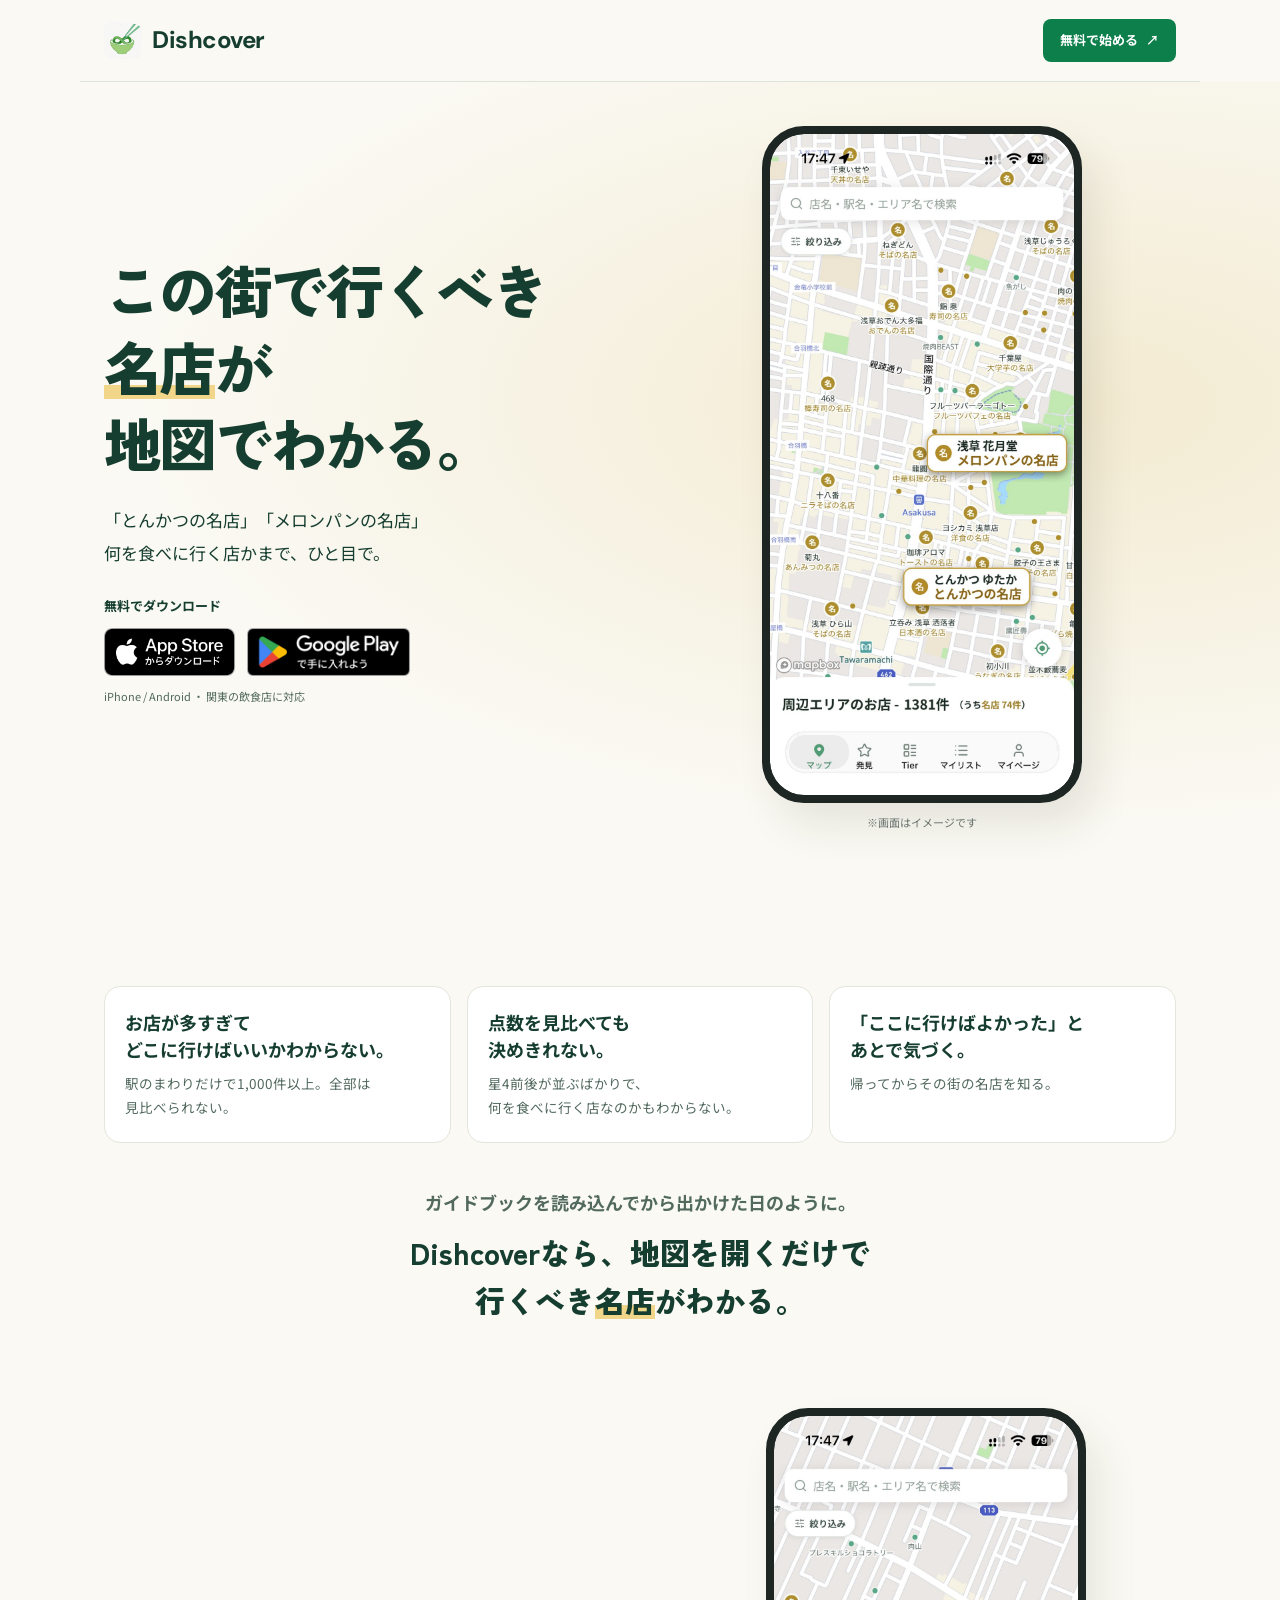
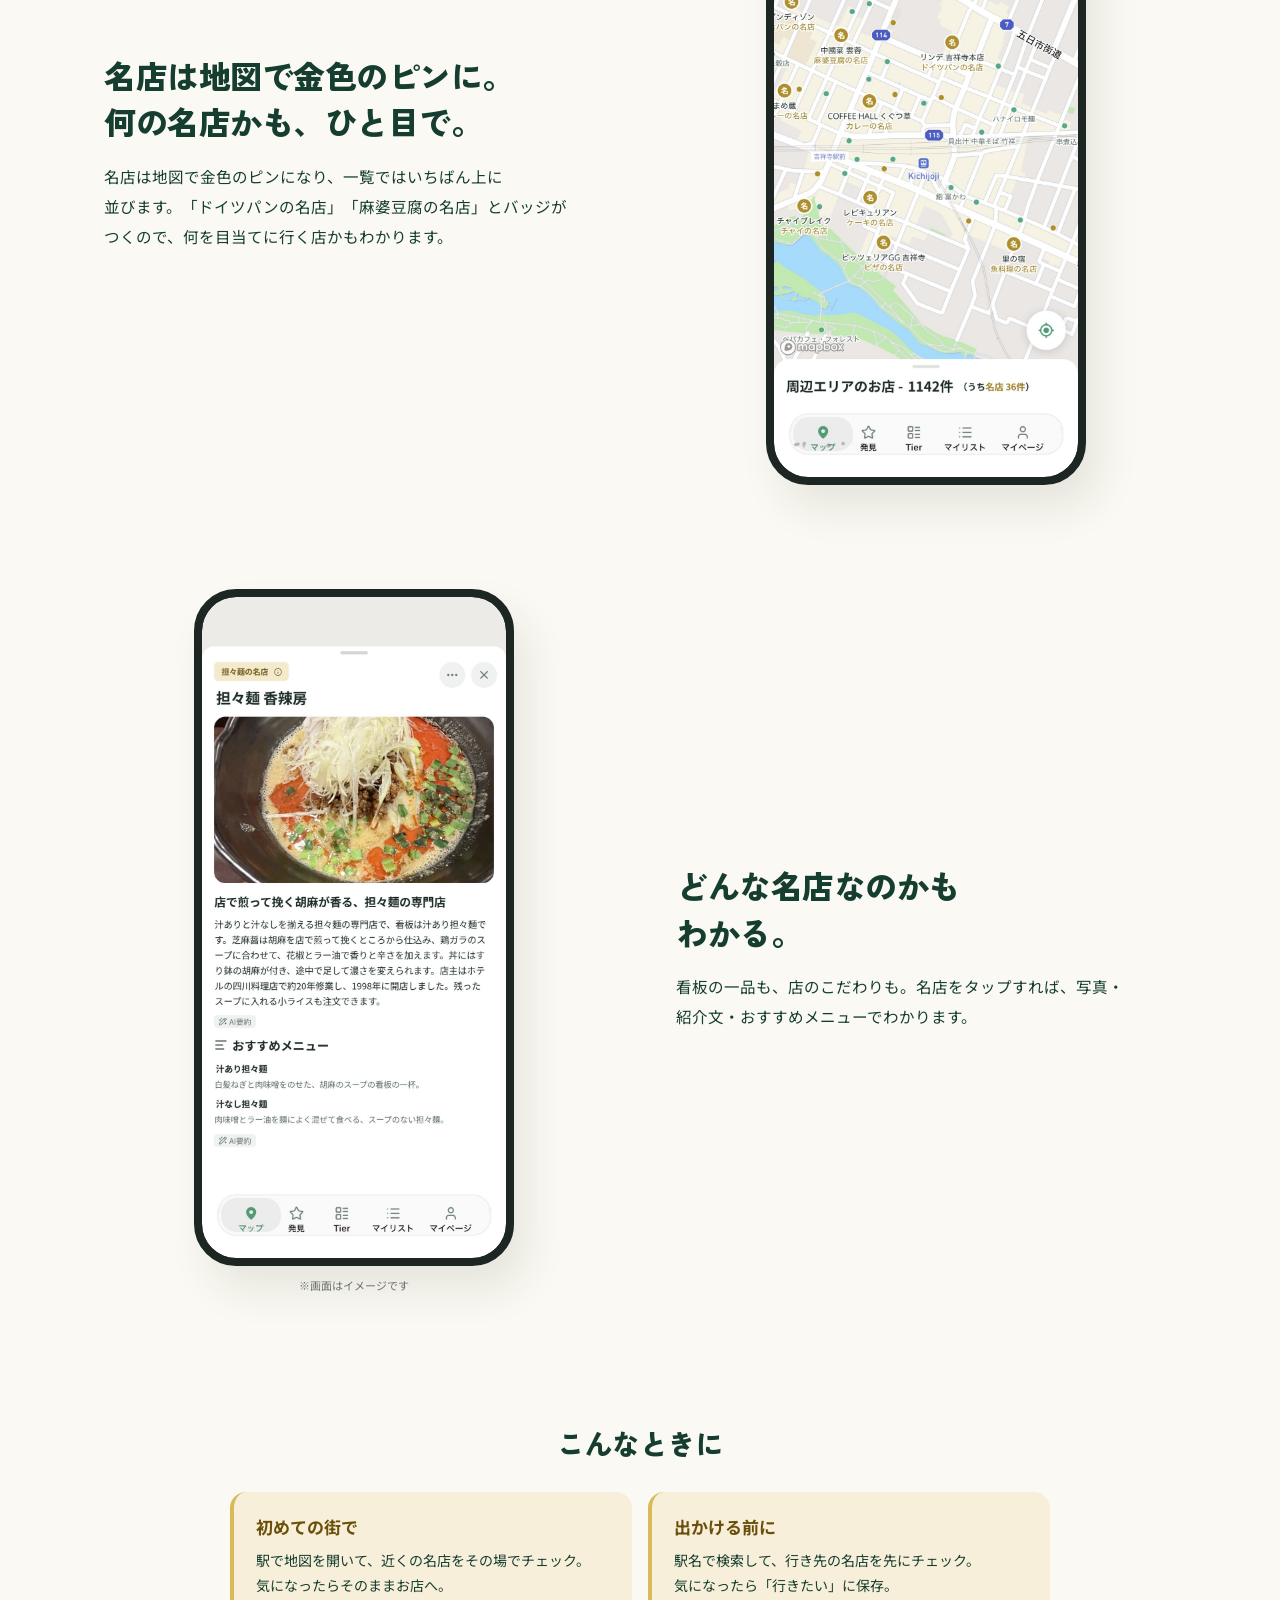
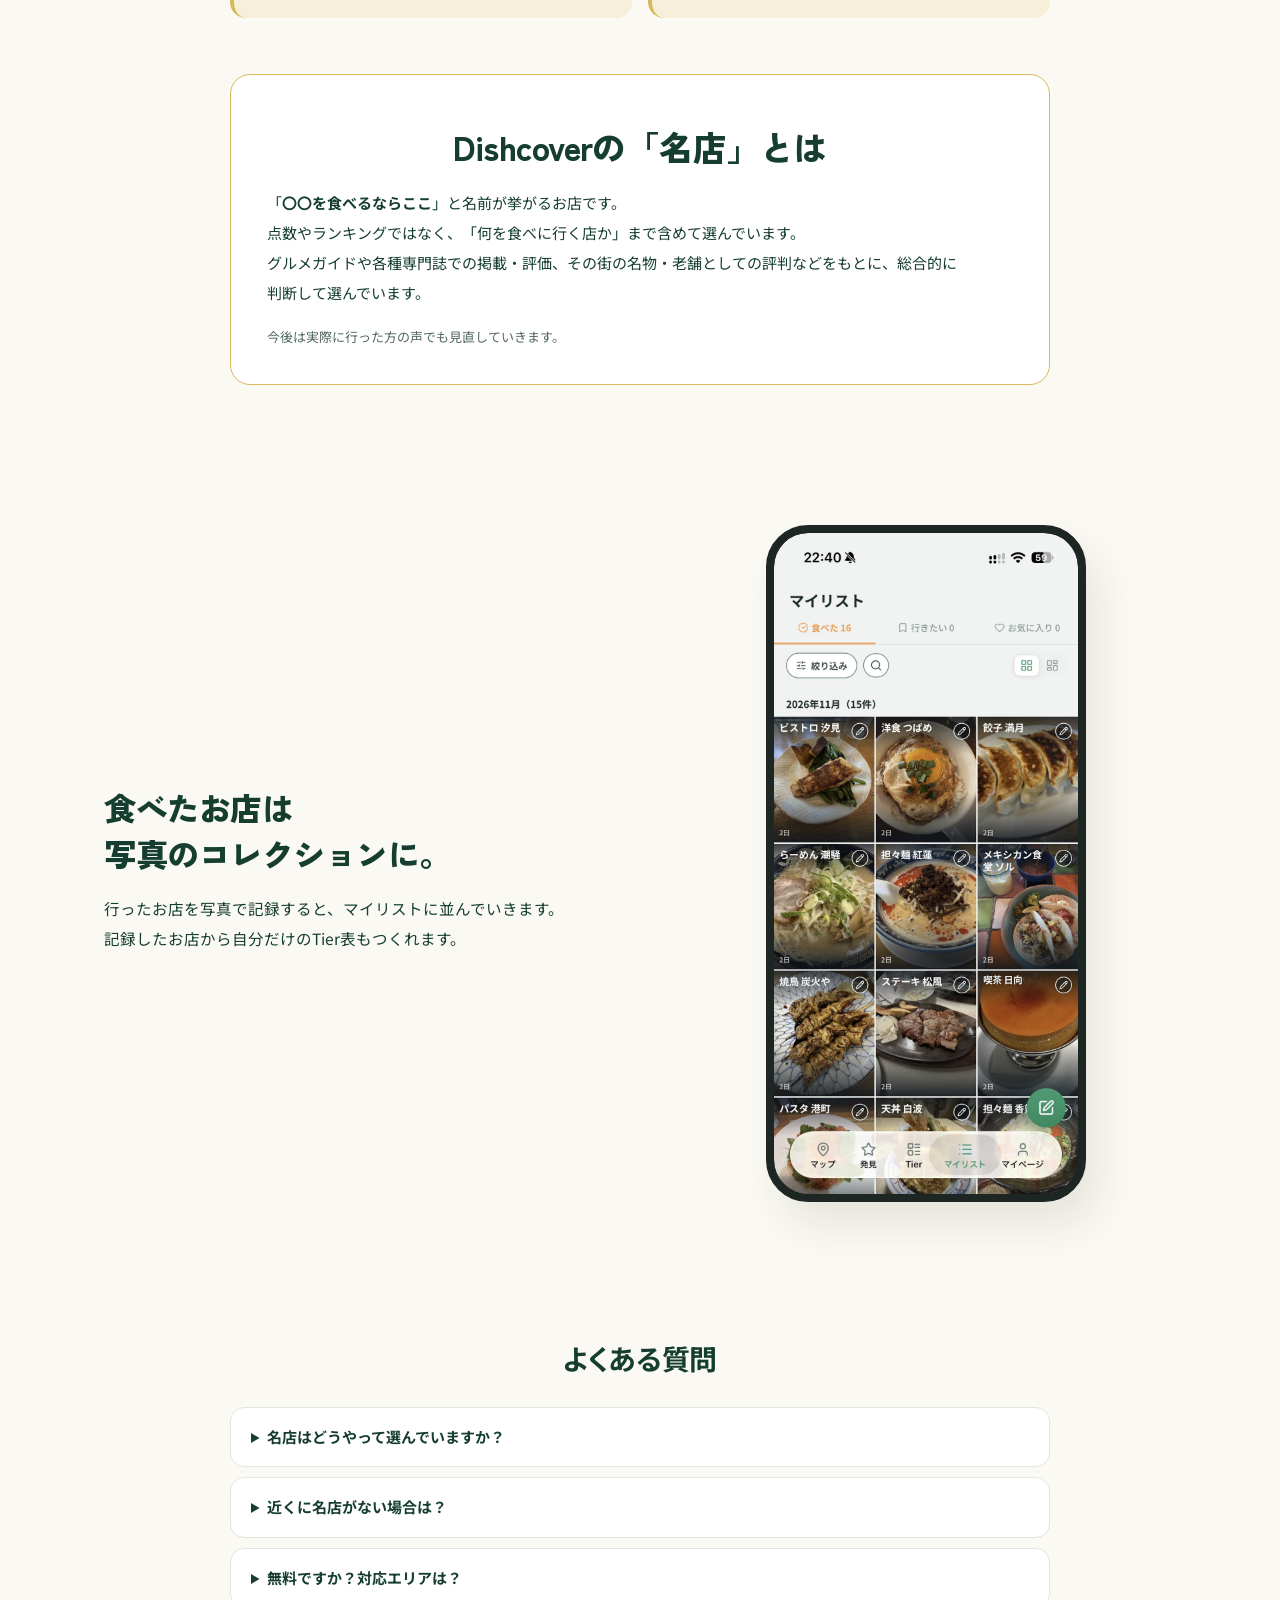
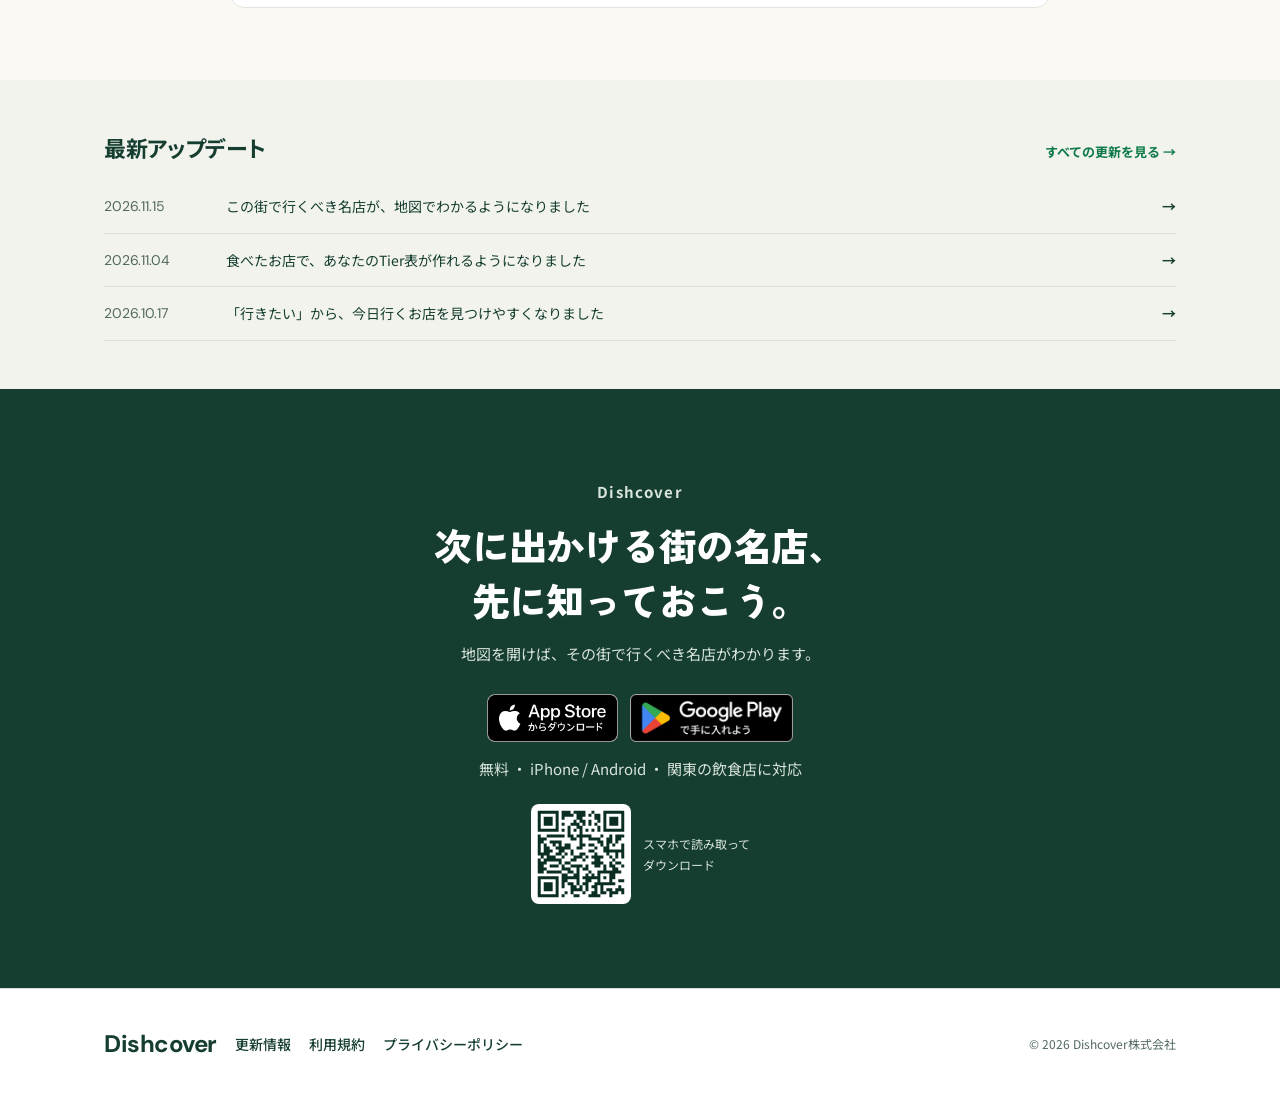
==== commit a3fec2bc: "1117 LPの横幅・改行・句読点を調整 - ブロックの横幅を全幅(1072px)と読み物幅(820px)の2段階にそろえる   - 1000px以下は読み物幅も全幅にし、スマホでFAQの左右余白を他" ====
--- a/index.html
+++ b/index.html
@@ -64,10 +64,12 @@
 .answer-lead+.answer{margin-top:10px}
 .scenes{padding-top:48px;padding-bottom:16px;text-align:center}
 .scenes h2{font-size:clamp(22px,2.6vw,28px);font-weight:900}
-.scene-list{list-style:none;padding:0;margin:24px auto 0;display:grid;grid-template-columns:1fr 1fr;gap:16px;max-width:760px;text-align:left}
+.scene-list{list-style:none;padding:0;margin:24px auto 0;display:grid;grid-template-columns:1fr 1fr;gap:16px;max-width:var(--narrow);text-align:left}
 .scene-list li{background:var(--gold-bg);border-radius:16px;padding:20px 22px;border-left:4px solid var(--gold-line)}
 .scene-list b{display:block;font-size:17px;color:var(--gold-ink)}
 .scene-list p{font-size:14px;line-height:1.8;margin-top:6px;color:var(--ink)}
+/* 1文ずつのまとまりにし、2文目が前の文の途中から始まらないようにする（左右のカードで改行の形をそろえる） */
+.scene-list p>span{display:inline-block;text-wrap:balance}
 @media (max-width:760px){.scene-list{grid-template-columns:1fr}}
 @media (max-width:420px){.hero-text h1{font-size:34px}}
 </style>
@@ -77,35 +79,35 @@
 <nav class="wrap nav" aria-label="メインナビゲーション"><a class="brand" href="./" aria-label="Dishcover トップ"><img src="assets/logo-icon.png" alt="" width="38" height="38">Dishcover</a><a class="btn" href="#download">無料で始める <span aria-hidden="true">↗</span></a></nav>
 <main id="main">
 <header class="hero"><div class="wrap hero-grid">
-<div class="hero-text"><h1>この街で行くべき<br><span class="mk">名店</span>が、<br>地図でわかる。</h1><p class="hero-copy">「とんかつの名店」「メロンパンの名店」。<br>何を食べに行く店かまで、ひと目で。</p></div>
+<div class="hero-text"><h1>この街で行くべき<br><span class="mk">名店</span>が<br>地図でわかる。</h1><p class="hero-copy">「とんかつの名店」<wbr>「メロンパンの名店」<br>何を<wbr>食べに<wbr>行く<wbr>店かまで、<wbr>ひと目で。</p></div>
 <figure class="hero-visual" style="flex-direction:column;align-items:center" aria-label="地図に名店が金色のピンで表示され、何の名店かが分かる画面の例"><div class="phone"><div class="screen" style="height:auto;aspect-ratio:1206/2622;background:#fff"><img fetchpriority="high" width="912" height="1982" src="assets/images/meiten-map-asakusa-20261114.jpg" alt="浅草の地図に名店が金色のピンで表示され、「とんかつの名店」「メロンパンの名店」など何の名店かが分かる画面" style="display:block;width:100%;height:100%;object-fit:cover"></div></div><figcaption style="font-size:11px;color:#6b746f;margin-top:10px;text-align:center">※画面はイメージです</figcaption></figure>
 <div class="hero-cta"><p class="cta-caption">無料でダウンロード</p><div class="badges" aria-label="無料ダウンロード"><a class="store-badge" data-placement="hero" href="https://apps.apple.com/jp/app/id6761677783" target="_blank" rel="noopener" aria-label="App Storeでダウンロード"><img src="assets/badge-appstore-trim.png" alt="App Storeでダウンロード" width="160" height="48"></a><a class="store-badge" data-placement="hero" href="https://play.google.com/store/apps/details?id=jp.dishcover.app" target="_blank" rel="noopener" aria-label="Google Playで手に入れる"><img src="assets/badge-googleplay-trim.png" alt="Google Playで手に入れる" width="162" height="48"></a></div><p class="area-note">iPhone / Android ・ 関東の飲食店に対応</p></div>
 </div></header>
 
-<section class="problem wrap" aria-label="お店探しの悩み"><ul class="pains"><li><b>お店が多すぎて、どこに行けばいいか分からない。</b><p>駅のまわりだけで1,000件以上。全部は見比べられない。</p></li><li><b>点数を見比べても、決めきれない。</b><p>星4前後が並んで、違いも、何を食べに行く店かも分からない。</p></li><li><b>あとで「ここに行けばよかった」と気づく。</b><p>帰ってから、その街の名店を知る。</p></li></ul>
-<p class="answer-lead">ガイドブックを読み込んでから出かけた日のように。</p><p class="answer">Dishcoverなら、地図を開くだけで<br>行くべき<span class="mk">名店</span>がわかる。</p></section>
+<section class="problem wrap" aria-label="お店探しの悩み"><ul class="pains"><li><b>お店が多すぎて<br><span class="nb">どこに行けばいいか</span><wbr>わからない。</b><p>駅のまわりだけで<wbr>1,000件以上。<wbr>全部は<wbr>見比べられない。</p></li><li><b>点数を見比べても<br>決めきれない。</b><p>星4前後が<wbr>並ぶばかりで、<wbr><span class="nb">何を食べに行く店なのかも</span><wbr>わからない。</p></li><li><b>「ここに<wbr>行けばよかった<span class="nb">」と</span><br>あとで気づく。</b><p>帰ってから<wbr>その街の<wbr>名店を<wbr>知る。</p></li></ul>
+<p class="answer-lead">ガイドブックを<wbr>読み込んでから<wbr>出かけた日のように。</p><p class="answer">Dishcoverなら、地図を開くだけで<br>行くべき<span class="mk">名店</span>がわかる。</p></section>
 
 <section class="how wrap" id="how" aria-label="できること">
-<div class="feat"><div class="feat-copy"><h3>名店は、地図で金色のピンに。<br>何の名店かも、ひと目で。</h3><p>名店は地図で金色のピンになり、一覧ではいちばん上に並びます。「ドイツパンの名店」「麻婆豆腐の名店」とバッジがつくので、何を目当てに行く店かもわかります。</p></div><figure aria-label="吉祥寺の地図に名店が表示された画面"><div class="phone"><div class="screen" style="height:auto;aspect-ratio:1206/2622;background:#fff"><img loading="lazy" decoding="async" width="912" height="1982" src="assets/images/meiten-map-kichijoji-20261114.jpg" alt="吉祥寺の地図に名店が金色のピンで表示され、「ドイツパンの名店」「麻婆豆腐の名店」など何の名店かが分かる画面" style="display:block;width:100%;height:100%;object-fit:cover"></div></div></figure></div>
-<div class="feat"><div class="feat-copy"><h3>どんな名店なのかも、<br>わかる。</h3><p>看板の一品も、店のこだわりも。名店をタップすれば、写真と紹介文、おすすめメニューでわかります。</p></div><figure aria-label="名店の店舗シートの画面の例" style="flex-direction:column;align-items:center"><div class="phone"><div class="screen" style="height:auto;aspect-ratio:1206/2622;background:#fff"><img loading="lazy" decoding="async" width="912" height="1982" src="assets/images/meiten-sheet-tantan-20261114.jpg" alt="名店の店舗シート。写真、見出し、紹介文、おすすめメニューが表示される画面の例" style="display:block;width:100%;height:100%;object-fit:cover"></div></div><figcaption style="font-size:11px;color:#6b746f;margin-top:10px;text-align:center">※画面はイメージです</figcaption></figure></div>
+<div class="feat"><div class="feat-copy"><h3>名店は地図で金色のピンに。<br>何の名店かも、ひと目で。</h3><p>名店は<wbr>地図で<wbr>金色の<wbr>ピンになり、<wbr>一覧では<wbr>いちばん上に<wbr>並びます。<wbr>「ドイツパンの名店」<wbr><span class="nb">「麻婆豆腐の名店」と</span><wbr>バッジが<wbr>つくので、<wbr>何を<wbr>目当てに<wbr>行く<wbr>店かも<wbr>わかります。</p></div><figure aria-label="吉祥寺の地図に名店が表示された画面"><div class="phone"><div class="screen" style="height:auto;aspect-ratio:1206/2622;background:#fff"><img loading="lazy" decoding="async" width="912" height="1982" src="assets/images/meiten-map-kichijoji-20261114.jpg" alt="吉祥寺の地図に名店が金色のピンで表示され、「ドイツパンの名店」「麻婆豆腐の名店」など何の名店かが分かる画面" style="display:block;width:100%;height:100%;object-fit:cover"></div></div></figure></div>
+<div class="feat"><div class="feat-copy"><h3>どんな名店なのかも<br>わかる。</h3><p>看板の一品も、<wbr>店の<wbr>こだわりも。<wbr>名店を<wbr>タップすれば、<wbr>写真・<wbr>紹介文・<wbr>おすすめメニューで<wbr>わかります。</p></div><figure aria-label="名店の店舗シートの画面の例" style="flex-direction:column;align-items:center"><div class="phone"><div class="screen" style="height:auto;aspect-ratio:1206/2622;background:#fff"><img loading="lazy" decoding="async" width="912" height="1982" src="assets/images/meiten-sheet-tantan-20261114.jpg" alt="名店の店舗シート。写真、見出し、紹介文、おすすめメニューが表示される画面の例" style="display:block;width:100%;height:100%;object-fit:cover"></div></div><figcaption style="font-size:11px;color:#6b746f;margin-top:10px;text-align:center">※画面はイメージです</figcaption></figure></div>
 </section>
 
-<section class="scenes wrap" aria-labelledby="scene-title"><h2 id="scene-title">こんなときに</h2><ul class="scene-list"><li><b>初めての街で</b><p>着いた駅で地図を開けば、その街で行っておくべき名店がわかる。</p></li><li><b>出かける前に</b><p>駅名で検索して、行き先の名店を先にチェック。気になったら「行きたい」に保存。</p></li></ul></section>
+<section class="scenes wrap" aria-labelledby="scene-title"><h2 id="scene-title">こんなときに</h2><ul class="scene-list"><li><b>初めての街で</b><p><span>駅で<wbr>地図を<wbr>開いて、<wbr><span class="nb">近くの名店をその場でチェック。</span></span><span>気になったら<wbr>そのまま<wbr>お店へ。</span></p></li><li><b>出かける前に</b><p><span>駅名で<wbr>検索して、<wbr><span class="nb">行き先の名店を先にチェック。</span></span><span>気になったら<wbr><span class="nb">「行きたい」に</span><wbr>保存。</span></p></li></ul></section>
 
-<section class="what wrap" aria-labelledby="what-title"><div class="what-box"><h2 id="what-title">Dishcoverの「名店」とは</h2><p>「<strong>〇〇を食べるならここ</strong>」と名前が挙がるお店です。<br>点数やランキングではなく、「何を食べに行く店か」まで含めて選んでいます。<br>グルメガイドや各種専門誌での掲載・評価、その街の名物・老舗としての評判などをもとに、総合的に判断して選んでいます。</p><p class="small">今後は、実際に行った方の声でも見直していきます。</p></div></section>
+<section class="what wrap" aria-labelledby="what-title"><div class="what-box"><h2 id="what-title">Dishcoverの「名店」とは</h2><p><span class="nb">「<strong>〇〇を食べるならここ</strong>」と</span><wbr><span class="nb">名前が挙がるお店です。</span><br>点数や<wbr>ランキングではなく、<wbr><span class="nb">「何を食べに行く店か」まで</span><wbr>含めて<wbr>選んでいます。<br>グルメガイドや<wbr>各種専門誌での<wbr>掲載・評価、<wbr>その街の<wbr>名物・老舗としての<wbr>評判などを<wbr>もとに、<wbr>総合的に<wbr>判断して<wbr>選んでいます。</p><p class="small">今後は<wbr>実際に<wbr>行った方の<wbr>声でも<wbr>見直していきます。</p></div></section>
 
 
-<section class="how wrap" aria-labelledby="col-title"><div class="feat"><div class="feat-copy"><h3 id="col-title">食べたお店は、<br>写真のコレクションに。</h3><p>行ったお店を写真で記録すると、マイリストに並んでいきます。記録したお店から、自分だけのTier表もつくれます。</p></div><figure aria-label="マイリストの画面"><div class="phone"><div class="screen" style="height:auto;aspect-ratio:1206/2622;background:#fff"><img loading="lazy" decoding="async" width="912" height="1982" src="assets/images/meiten-mylist-20261114.jpg" alt="食べたお店の写真がタイル状に並ぶマイリストの画面" style="display:block;width:100%;height:100%;object-fit:cover"></div></div></figure></div></section>
+<section class="how wrap" aria-labelledby="col-title"><div class="feat"><div class="feat-copy"><h3 id="col-title">食べたお店は<br>写真のコレクションに。</h3><p>行ったお店を<wbr>写真で<wbr>記録すると、<wbr>マイリストに<wbr>並んでいきます。<wbr>記録したお店から<wbr>自分だけの<wbr>Tier表も<wbr>つくれます。</p></div><figure aria-label="マイリストの画面"><div class="phone"><div class="screen" style="height:auto;aspect-ratio:1206/2622;background:#fff"><img loading="lazy" decoding="async" width="912" height="1982" src="assets/images/meiten-mylist-20261114.jpg" alt="食べたお店の写真がタイル状に並ぶマイリストの画面" style="display:block;width:100%;height:100%;object-fit:cover"></div></div></figure></div></section>
 
 <section class="faq-section wrap" aria-labelledby="faq-title"><h2 id="faq-title">よくある質問</h2><div class="faq">
-<details><summary>名店はどうやって選んでいますか？</summary><p>グルメガイドや各種専門誌での掲載・評価、その街の名物・老舗としての評判などをもとに、総合的に判断して選んでいます。点数の順番ではありません。</p></details>
-<details><summary>近くに名店がない場合は？</summary><p>名店は街ごとに数を決めて選んでいないため、名店が表示されない街もあります。駅名で検索すれば、出かける先の名店を先に見られます。</p></details>
-<details><summary>無料ですか？対応エリアは？</summary><p>無料です。関東の1都6県の飲食店に対応しています。</p></details>
+<details><summary>名店は<wbr>どうやって<wbr>選んでいますか？</summary><p>グルメガイドや<wbr>各種専門誌での<wbr>掲載・評価、<wbr>その街の<wbr>名物・老舗としての<wbr>評判などを<wbr>もとに、<wbr>総合的に<wbr>判断して<wbr>選んでいます。<wbr>点数の<wbr>順番では<wbr>ありません。</p></details>
+<details><summary>近くに<wbr>名店が<wbr>ない場合は？</summary><p>名店は<wbr>街ごとに<wbr>数を<wbr>決めて<wbr>選んでいないため、<wbr>名店が<wbr>表示されない<wbr>街も<wbr>あります。<wbr>駅名で<wbr>検索すれば、<wbr>出かける先の<wbr><span class="nb">名店を先に見られます。</span></p></details>
+<details><summary>無料ですか？<wbr>対応エリアは？</summary><p>無料です。<wbr>関東の<wbr>1都6県の<wbr>飲食店に<wbr>対応しています。</p></details>
 </div></section>
 <div class="updates-band">
-<section id="updates" class="updates-section wrap" aria-labelledby="updates-title"><div class="updates-heading"><h2 id="updates-title">最新アップデート</h2><a href="updates.html">すべての更新を見る <span aria-hidden="true">→</span></a></div><div class="updates-list"><a href="updates.html#u20261115"><time datetime="2026-11-15">2026.11.15</time><span>この街で行くべき名店が、地図でわかるようになりました</span><b aria-hidden="true">→</b></a><a href="updates.html#u20261104"><time datetime="2026-11-04">2026.11.04</time><span>食べたお店で、あなたのTier表が作れるようになりました</span><b aria-hidden="true">→</b></a><a href="updates.html#u20261017"><time datetime="2026-10-17">2026.10.17</time><span>「行きたい」から、今日行くお店を見つけやすくなりました</span><b aria-hidden="true">→</b></a></div></section></div>
+<section id="updates" class="updates-section wrap" aria-labelledby="updates-title"><div class="updates-heading"><h2 id="updates-title">最新アップデート</h2><a href="updates.html">すべての更新を見る <span aria-hidden="true">→</span></a></div><div class="updates-list"><a href="updates.html#u20261115"><time datetime="2026-11-15">2026.11.15</time><span>この街で<wbr>行くべき<wbr>名店が、<wbr><span class="nb">地図でわかるようになりました</span></span><b aria-hidden="true">→</b></a><a href="updates.html#u20261104"><time datetime="2026-11-04">2026.11.04</time><span>食べたお店で、<wbr>あなたの<wbr>Tier表が<wbr><span class="nb">作れるようになりました</span></span><b aria-hidden="true">→</b></a><a href="updates.html#u20261017"><time datetime="2026-10-17">2026.10.17</time><span><span class="nb">「行きたい」から、</span><wbr>今日行く<wbr>お店を<wbr><span class="nb">見つけやすくなりました</span></span><b aria-hidden="true">→</b></a></div></section></div>
 
-<section id="download" class="download-section"><div class="wrap"><p class="section-label">Dishcover</p><h2>次に出かける街の名店、<br>先に知っておこう。</h2><p>地図を開けば、その街で行くべき名店がわかります。</p><div class="badges" aria-label="無料ダウンロード"><a class="store-badge" data-placement="bottom" href="https://apps.apple.com/jp/app/id6761677783" target="_blank" rel="noopener" aria-label="App Storeでダウンロード"><img loading="lazy" src="assets/badge-appstore-trim.png" alt="App Storeでダウンロード" width="160" height="48"></a><a class="store-badge" data-placement="bottom" href="https://play.google.com/store/apps/details?id=jp.dishcover.app" target="_blank" rel="noopener" aria-label="Google Playで手に入れる"><img loading="lazy" src="assets/badge-googleplay-trim.png" alt="Google Playで手に入れる" width="162" height="48"></a></div><p class="area-note">無料 ・ iPhone / Android ・ 関東の飲食店に対応</p><div class="qr"><img loading="lazy" src="assets/qr-download.svg" width="100" height="100" alt="スマホでDishcoverをダウンロードするQRコード"><span>スマホで読み取って<br>ダウンロード</span></div></div></section>
+<section id="download" class="download-section"><div class="wrap"><p class="section-label">Dishcover</p><h2>次に出かける街の名店、<br>先に知っておこう。</h2><p>地図を<wbr>開けば、<wbr>その街で<wbr>行くべき<wbr><span class="nb">名店がわかります。</span></p><div class="badges" aria-label="無料ダウンロード"><a class="store-badge" data-placement="bottom" href="https://apps.apple.com/jp/app/id6761677783" target="_blank" rel="noopener" aria-label="App Storeでダウンロード"><img loading="lazy" src="assets/badge-appstore-trim.png" alt="App Storeでダウンロード" width="160" height="48"></a><a class="store-badge" data-placement="bottom" href="https://play.google.com/store/apps/details?id=jp.dishcover.app" target="_blank" rel="noopener" aria-label="Google Playで手に入れる"><img loading="lazy" src="assets/badge-googleplay-trim.png" alt="Google Playで手に入れる" width="162" height="48"></a></div><p class="area-note">無料 ・ iPhone / Android ・ 関東の飲食店に対応</p><div class="qr"><img loading="lazy" src="assets/qr-download.svg" width="100" height="100" alt="スマホでDishcoverをダウンロードするQRコード"><span>スマホで読み取って<br>ダウンロード</span></div></div></section>
 </main>
 <footer><div class="wrap"><a class="brand" href="./">Dishcover</a><div class="flinks"><a href="updates.html">更新情報</a><a href="terms.html">利用規約</a><a href="privacy.html">プライバシーポリシー</a></div><p class="copy">© 2026 Dishcover株式会社</p></div></footer>
 <div class="mobile-cta" aria-label="アプリをダウンロード"><div class="badges" aria-label="無料ダウンロード"><a class="store-badge" data-placement="sticky" href="https://apps.apple.com/jp/app/id6761677783" target="_blank" rel="noopener" aria-label="App Storeでダウンロード"><img loading="lazy" src="assets/badge-appstore-trim.png" alt="App Storeでダウンロード" width="160" height="48"></a><a class="store-badge" data-placement="sticky" href="https://play.google.com/store/apps/details?id=jp.dishcover.app" target="_blank" rel="noopener" aria-label="Google Playで手に入れる"><img loading="lazy" src="assets/badge-googleplay-trim.png" alt="Google Playで手に入れる" width="162" height="48"></a></div></div>
--- a/assets/css/meiten-lp.css
+++ b/assets/css/meiten-lp.css
@@ -1,7 +1,11 @@
 /* ==========================================================
  名店LP（2026-11-10）
  ========================================================== */
-:root{--paper:#faf9f3;--ink:#163e30;--ink-2:#52695e;--gold:#b8912e;--gold-ink:#6b4e0a;--gold-bg:#f7efd9;--gold-line:#d9b95a;--want:#3b6fd8}
+:root{--paper:#faf9f3;--ink:#163e30;--ink-2:#52695e;--gold:#b8912e;--gold-ink:#6b4e0a;--gold-bg:#f7efd9;--gold-line:#d9b95a;--want:#3b6fd8;
+  /* 読み物系ブロック（こんなときに／名店とは／FAQ）の共通幅。それ以外は .wrap の全幅にそろえる */
+  --narrow:820px}
+/* 画面幅が狭いと全幅との差が十数pxになり「ずれ」に見えるため、全幅にそろえる */
+@media (max-width:1000px){:root{--narrow:none}}
 body{background:var(--paper)}
 .skip{position:absolute;top:-100px;left:12px;background:#fff;padding:10px;z-index:100}.skip:focus{top:10px}
 .nav{display:flex;align-items:center;padding-top:19px;padding-bottom:19px;border-bottom:1px solid #dce4da}
@@ -73,7 +77,7 @@
 .problem{padding-top:76px;padding-bottom:24px;text-align:center}
 .section-label{font-size:12px;font-weight:700;letter-spacing:.09em;color:#47775b}
 .problem h2,.how h2,.what h2{font-size:clamp(26px,3.2vw,34px);line-height:1.5;margin-top:12px;font-weight:900}
-.pains{list-style:none;padding:0;margin:34px auto 0;display:grid;grid-template-columns:repeat(3,1fr);gap:16px;max-width:980px;text-align:left}
+.pains{list-style:none;padding:0;margin:34px auto 0;display:grid;grid-template-columns:repeat(3,1fr);gap:16px;text-align:left}
 .pains li{background:#fff;border:1px solid #e3e6dc;border-radius:16px;padding:22px 20px}
 .pains b{display:block;font-family:var(--heading);font-size:18px;line-height:1.5}
 .pains p{font-size:13.5px;color:var(--ink-2);margin-top:8px;line-height:1.8}
@@ -92,8 +96,8 @@
 
 /* ---------- what is meiten ---------- */
 .what{padding-top:40px;padding-bottom:64px}
-.what-box{max-width:820px;margin:0 auto;background:#fff;border:1px solid var(--gold-line);border-radius:20px;padding:34px 36px;text-align:center}
-.what-box p{font-size:15px;line-height:2;margin-top:16px;color:var(--ink)}
+.what-box{max-width:var(--narrow);margin:0 auto;background:#fff;border:1px solid var(--gold-line);border-radius:20px;padding:34px 36px;text-align:center}
+.what-box p{font-size:15px;line-height:2;margin-top:16px;color:var(--ink);text-align:left}  /* 3行以上の説明文なので左揃え（見出しは中央のまま） */
 .what-box .small{font-size:13px;color:var(--ink-2)}
 
 .map-note{text-align:center;padding:8px 24px 64px}
@@ -101,7 +105,9 @@
 .map-note strong{color:var(--ink)}
 
 /* ---------- faq ---------- */
-.faq-section{padding:56px 24px 72px;max-width:820px}
+/* 左右の余白は .wrap に任せる（スマホで他セクションと端をそろえるため） */
+.faq-section{padding-top:56px;padding-bottom:72px}
+.faq{max-width:var(--narrow);margin:0 auto}
 .faq-section h2{font-size:28px;text-align:center;margin-bottom:24px}
 .faq details{background:#fff;border:1px solid #e3e6dc;border-radius:14px;padding:16px 20px;margin-top:10px}
 .faq summary{font-weight:700;cursor:pointer;font-size:15px}
@@ -126,8 +132,8 @@
 .qr img{background:#fff;padding:6px;border-radius:8px}
 footer{padding:34px 0 40px;background:#fff;border-top:1px solid #dce4da}
 footer .wrap{display:flex;flex-wrap:wrap;align-items:center;gap:18px}
-.flinks{display:flex;gap:18px;font-size:13px}
-.copy{font-size:12px;color:var(--ink-2);margin-left:auto}
+.flinks{display:flex;gap:18px;font-size:13px;margin-bottom:0}  /* common.css の下余白を打ち消し、ロゴ・コピーライトと縦位置をそろえる */
+.copy{font-size:12px;color:var(--ink-2);margin-left:auto;text-align:left}  /* common.css の中央揃えを打ち消す（スマホでロゴ・リンクと左端をそろえる） */
 .mobile-cta{display:none}
 
 /* ---------- responsive ---------- */
@@ -161,3 +167,21 @@
 .how{padding-top:24px}
 @media (max-width:900px){.hero-cta{order:2}.hero-visual{order:3}.hero-text{order:1}.hero-grid{display:flex;flex-direction:column;align-items:stretch}.hero-visual{justify-content:center}}
 @media (max-width:900px){.hero-text,.hero-cta{align-self:stretch}}
+
+/* ---------- 日本語の改行 ----------
+ keep-all：文字の途中では折り返さず、HTML の <wbr>（文節の区切り）と句読点・空白でだけ折り返す
+   （Safari が word-break:auto-phrase に未対応のため、区切りは HTML 側で明示する）
+   文言を追加・変更するときは、文節ごとに <wbr> を入れること。「」の直後で切りたくない箇所は .nb で囲む
+ anywhere：区切りが無く幅に収まらない場合だけ、はみ出し防止のため任意の位置で折り返す
+ balance：見出しなど短い文の各行の長さをそろえる
+ pretty：本文の最終行が1〜2文字だけ残るのを避ける（対応ブラウザのみ） */
+main{word-break:keep-all;overflow-wrap:anywhere}
+main :is(h1,h2,h3,.answer,.answer-lead,.pains b,.scene-list b,.updates-list span){text-wrap:balance}
+main p{text-wrap:pretty}
+
+/* ---------- 悩みカード：3列表示のとき見出しと本文の位置を横でそろえる ----------
+ 各カードを親グリッドの2行（見出し／本文）に乗せ、見出しの行の高さを3枚で共通にする */
+@media (min-width:901px){
+  .pains{grid-template-rows:auto auto;row-gap:0}
+  .pains li{display:grid;grid-row:span 2;grid-template-rows:subgrid;row-gap:0}
+}
